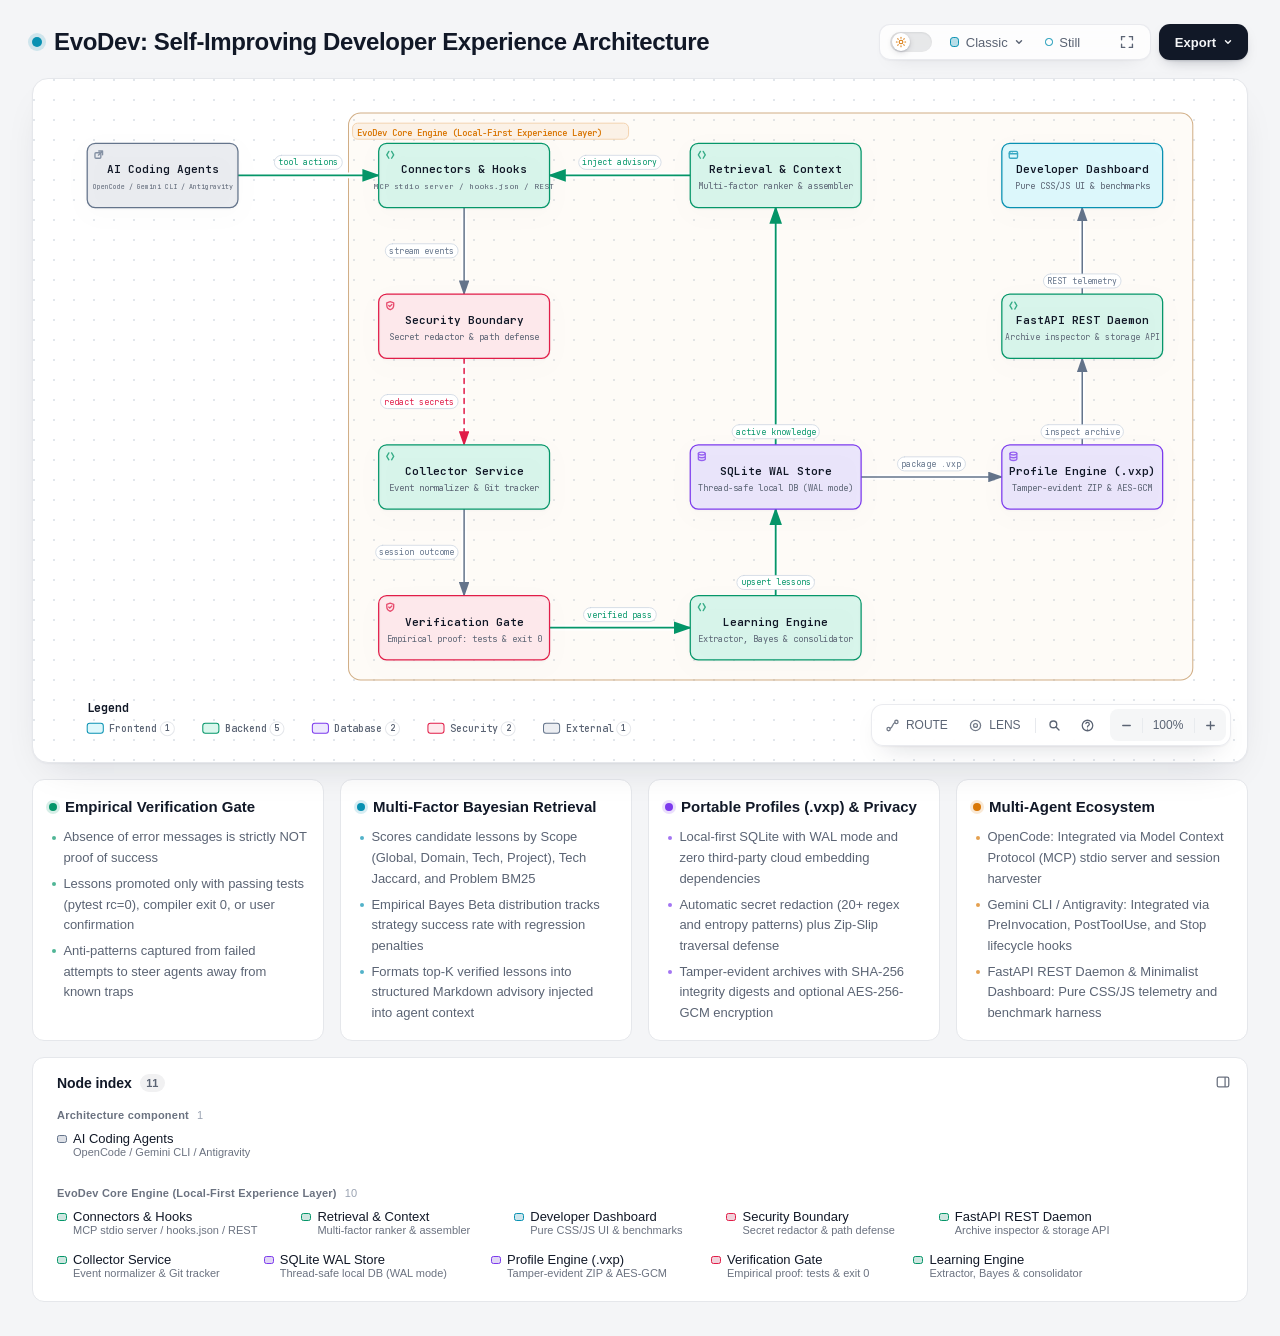
==== .archify/architecture-evodev-system-20261023-192800/evodev-system.html @ 8b405ef1 "docs: add evodev-system architecture visualization HTML" ====
<!DOCTYPE html>
<html lang="en" data-theme="dark" data-preset="classic">
<head>
  <meta charset="UTF-8">
  <meta name="viewport" content="width=device-width, initial-scale=1.0">
  <meta name="generator" content="archify 3.2.0">
  <meta name="archify-reader-contract" content="declared-wide-v1">
  <title>EvoDev: Self-Improving Developer Experience Architecture Diagram</title>
  <script>
    // Resolve the theme before first paint so light-preference users don't
    // see a dark flash. The toolbar script below re-applies with UI state.
    (function () {
      try {
        var theme = null;
        try {
          var param = new URLSearchParams(window.location.search).get('theme');
          if (param === 'light' || param === 'dark') theme = param;
          if (new URLSearchParams(window.location.search).get('embed') === '1') {
            document.documentElement.setAttribute('data-embed', 'true');
          }
          if (new URLSearchParams(window.location.search).get('present') === '1') {
            document.documentElement.setAttribute('data-present', 'true');
          }
        } catch (_) {}
        if (!theme) {
          try { theme = localStorage.getItem('archify-theme'); } catch (_) {}
        }
        if (theme !== 'light' && theme !== 'dark') {
          theme = window.matchMedia('(prefers-color-scheme: light)').matches ? 'light' : 'dark';
        }
        document.documentElement.setAttribute('data-theme', theme);
      } catch (_) {}
    })();
  </script>
  <style id="archify-fonts">
/*
JetBrains Mono variable WOFF2 subsets from Google Fonts service revision v24.
These fixed bytes are shared by the viewer and its SVG/raster exports.
No local() source: an installed copy must not override the bundled font.
Uncovered characters (including CJK) still use the system fallback stack.
Upstream: https://github.com/JetBrains/JetBrainsMono

cyrillic-ext    1664 bytes  sha256 9343de2ca5d9549f792e7962375af8efb0f320c7643bfd36c884b5a30e5c396f
cyrillic        8892 bytes  sha256 4995a9a43ac659ec32fcd8b463755cd6a07b31a6e6b3894a6a153b661cf490e2
greek           6800 bytes  sha256 49c3da6c9a2b279b0f1f860f5cfb1f5dc38d88a5c7be9c9b1837bbc4e3db6111
vietnamese      5872 bytes  sha256 d44eb1936043a56038eb02dd70b243f379bef65783f94ec12f277550720411f1
latin-ext      11596 bytes  sha256 9c38cb2d0d2d93c1ee6e21fa78db76f13ea7e15e15cc64214c7ca89b6aaa35c4
latin          31340 bytes  sha256 2c32b9b3ee358c119e210f6f5195f9bd34894d78a785ff2e95d60e718e400af4

Copyright 2020 The JetBrains Mono Project Authors (https://github.com/JetBrains/JetBrainsMono)

This Font Software is licensed under the SIL Open Font License, Version 1.1.
This license is copied below, and is also available with a FAQ at:
https://openfontlicense.org


-----------------------------------------------------------
SIL OPEN FONT LICENSE Version 1.1 - 26 February 2007
-----------------------------------------------------------

PREAMBLE
The goals of the Open Font License (OFL) are to stimulate worldwide
development of collaborative font projects, to support the font creation
efforts of academic and linguistic communities, and to provide a free and
open framework in which fonts may be shared and improved in partnership
with others.

The OFL allows the licensed fonts to be used, studied, modified and
redistributed freely as long as they are not sold by themselves. The
fonts, including any derivative works, can be bundled, embedded,
redistributed and/or sold with any software provided that any reserved
names are not used by derivative works. The fonts and derivatives,
however, cannot be released under any other type of license. The
requirement for fonts to remain under this license does not apply
to any document created using the fonts or their derivatives.

DEFINITIONS
"Font Software" refers to the set of files released by the Copyright
Holder(s) under this license and clearly marked as such. This may
include source files, build scripts and documentation.

"Reserved Font Name" refers to any names specified as such after the
copyright statement(s).

"Original Version" refers to the collection of Font Software components as
distributed by the Copyright Holder(s).

"Modified Version" refers to any derivative made by adding to, deleting,
or substituting -- in part or in whole -- any of the components of the
Original Version, by changing formats or by porting the Font Software to a
new environment.

"Author" refers to any designer, engineer, programmer, technical
writer or other person who contributed to the Font Software.

PERMISSION & CONDITIONS
Permission is hereby granted, free of charge, to any person obtaining
a copy of the Font Software, to use, study, copy, merge, embed, modify,
redistribute, and sell modified and unmodified copies of the Font
Software, subject to the following conditions:

1) Neither the Font Software nor any of its individual components,
in Original or Modified Versions, may be sold by itself.

2) Original or Modified Versions of the Font Software may be bundled,
redistributed and/or sold with any software, provided that each copy
contains the above copyright notice and this license. These can be
included either as stand-alone text files, human-readable headers or
in the appropriate machine-readable metadata fields within text or
binary files as long as those fields can be easily viewed by the user.

3) No Modified Version of the Font Software may use the Reserved Font
Name(s) unless explicit written permission is granted by the corresponding
Copyright Holder. This restriction only applies to the primary font name as
presented to the users.

4) The name(s) of the Copyright Holder(s) or the Author(s) of the Font
Software shall not be used to promote, endorse or advertise any
Modified Version, except to acknowledge the contribution(s) of the
Copyright Holder(s) and the Author(s) or with their explicit written
permission.

5) The Font Software, modified or unmodified, in part or in whole,
must be distributed entirely under this license, and must not be
distributed under any other license. The requirement for fonts to
remain under this license does not apply to any document created
using the Font Software.

TERMINATION
This license becomes null and void if any of the above conditions are
not met.

DISCLAIMER
THE FONT SOFTWARE IS PROVIDED "AS IS", WITHOUT WARRANTY OF ANY KIND,
EXPRESS OR IMPLIED, INCLUDING BUT NOT LIMITED TO ANY WARRANTIES OF
MERCHANTABILITY, FITNESS FOR A PARTICULAR PURPOSE AND NONINFRINGEMENT
OF COPYRIGHT, PATENT, TRADEMARK, OR OTHER RIGHT. IN NO EVENT SHALL THE
COPYRIGHT HOLDER BE LIABLE FOR ANY CLAIM, DAMAGES OR OTHER LIABILITY,
INCLUDING ANY GENERAL, SPECIAL, INDIRECT, INCIDENTAL, OR CONSEQUENTIAL
DAMAGES, WHETHER IN AN ACTION OF CONTRACT, TORT OR OTHERWISE, ARISING
FROM, OUT OF THE USE OR INABILITY TO USE THE FONT SOFTWARE OR FROM
OTHER DEALINGS IN THE FONT SOFTWARE.
*/
    /* cyrillic-ext */
    @font-face { font-family: 'JetBrains Mono'; font-style: normal; font-weight: 400 800; font-display: swap;
      src: url([data-uri]) format('woff2');
      unicode-range: U+0460-052F, U+1C80-1C8A, U+20B4, U+2DE0-2DFF, U+A640-A69F, U+FE2E-FE2F; }
    /* cyrillic */
    @font-face { font-family: 'JetBrains Mono'; font-style: normal; font-weight: 400 800; font-display: swap;
      src: url([data-uri]) format('woff2');
      unicode-range: U+0301, U+0400-045F, U+0490-0491, U+04B0-04B1, U+2116; }
    /* greek */
    @font-face { font-family: 'JetBrains Mono'; font-style: normal; font-weight: 400 800; font-display: swap;
      src: url([data-uri]) format('woff2');
      unicode-range: U+0370-0377, U+037A-037F, U+0384-038A, U+038C, U+038E-03A1, U+03A3-03FF; }
    /* vietnamese */
    @font-face { font-family: 'JetBrains Mono'; font-style: normal; font-weight: 400 800; font-display: swap;
      src: url([data-uri]) format('woff2');
      unicode-range: U+0102-0103, U+0110-0111, U+0128-0129, U+0168-0169, U+01A0-01A1, U+01AF-01B0, U+0300-0301, U+0303-0304, U+0308-0309, U+0323, U+0329, U+1EA0-1EF9, U+20AB; }
    /* latin-ext */
    @font-face { font-family: 'JetBrains Mono'; font-style: normal; font-weight: 400 800; font-display: swap;
      src: url([data-uri]) format('woff2');
      unicode-range: U+0100-02BA, U+02BD-02C5, U+02C7-02CC, U+02CE-02D7, U+02DD-02FF, U+0304, U+0308, U+0329, U+1D00-1DBF, U+1E00-1E9F, U+1EF2-1EFF, U+2020, U+20A0-20AB, U+20AD-20C0, U+2113, U+2C60-2C7F, U+A720-A7FF; }
    /* latin */
    @font-face { font-family: 'JetBrains Mono'; font-style: normal; font-weight: 400 800; font-display: swap;
      src: url([data-uri]) format('woff2');
      unicode-range: U+0000-00FF, U+0131, U+0152-0153, U+02BB-02BC, U+02C6, U+02DA, U+02DC, U+0304, U+0308, U+0329, U+2000-206F, U+20AC, U+2122, U+2191, U+2193, U+2212, U+2215, U+FEFF, U+FFFD; }
  </style>
  <style>
    /* ==========================================================
       THEME VARIABLES — switch by toggling [data-theme] on <html>
       ========================================================== */
    :root,
    [data-theme="dark"] {
      --bg: #020617;
      --grid: #1e293b;
      --canvas-dot: rgba(148, 163, 184, 0.16);
      --text: #ffffff;
      --text-muted: #94a3b8;
      --text-dim: #475569;
      /* UI chrome and menu hints need more contrast than SVG .t-dim accents */
      --text-faint: #7d8da1;

      --panel: rgba(15, 23, 42, 0.5);
      --panel-border: #1e293b;
      --lane-fill: rgba(15, 23, 42, 0.22);
      --lane-stroke: #334155;

      --arrow: #94a3b8;
      --arrow-emphasis: #34d399;

      /* Opaque mask color used behind semi-transparent component fills
         so the arrows drawn underneath are properly hidden. */
      --mask: #0f172a;

      --frontend-fill:    rgba(8, 51, 68, 0.4);
      --frontend-stroke:  #22d3ee;
      --backend-fill:     rgba(6, 78, 59, 0.4);
      --backend-stroke:   #34d399;
      --database-fill:    rgba(76, 29, 149, 0.4);
      --database-stroke:  #a78bfa;
      --cloud-fill:       rgba(120, 53, 15, 0.3);
      --cloud-stroke:     #fbbf24;
      --security-fill:    rgba(136, 19, 55, 0.4);
      --security-stroke:  #fb7185;
      --messagebus-fill:  rgba(251, 146, 60, 0.3);
      --messagebus-stroke:#fb923c;
      --external-fill:    rgba(30, 41, 59, 0.5);
      --external-stroke:  #94a3b8;

      --toolbar-bg:       rgba(15, 23, 42, 0.8);
      --toolbar-border:   #334155;
      --toolbar-text:     #e2e8f0;
      --toolbar-hover:    rgba(15, 23, 42, 0.95);
      --toolbar-menu-bg:  #0f172a;
    }

    [data-theme="light"] {
      --bg: #f4f5f7;
      --grid: #e9edf2;
      --canvas-dot: #e2e7ec;
      --text: #111827;
      --text-muted: #5b6474;
      --text-dim: #9aa3b2;
      --text-faint: #6b7280;

      --panel: #ffffff;
      --panel-border: #e5e7eb;
      --lane-fill: rgba(248, 250, 252, 0.65);
      --lane-stroke: #cbd5e1;

      --arrow: #64748b;
      --arrow-emphasis: #059669;

      --mask: #ffffff;

      --frontend-fill: rgba(34, 211, 238, 0.15);
      --frontend-stroke: #0891b2;
      --backend-fill: rgba(52, 211, 153, 0.18);
      --backend-stroke: #059669;
      --database-fill: rgba(167, 139, 250, 0.2);
      --database-stroke: #7c3aed;
      --cloud-fill: rgba(251, 191, 36, 0.18);
      --cloud-stroke: #d97706;
      --security-fill: rgba(251, 113, 133, 0.15);
      --security-stroke: #e11d48;
      --messagebus-fill: rgba(251, 146, 60, 0.15);
      --messagebus-stroke: #ea580c;
      --external-fill: rgba(148, 163, 184, 0.18);
      --external-stroke: #64748b;

      --toolbar-bg:       rgba(255, 255, 255, 0.92);
      --toolbar-border:   #cbd5e1;
      --toolbar-text:     #334155;
      --toolbar-hover:    #ffffff;
      --toolbar-menu-bg:  #ffffff;
    }

    /* ==========================================================
       SIGNAL FLOW — an opt-in, motion-forward visual preset.
       The variables also target a standalone exported SVG, whose
       root carries data-preset and data-theme directly.
       ========================================================== */
    [data-preset="signal-flow"][data-theme="dark"] {
      --bg: #030711;
      --grid: #15233a;
      --panel: rgba(6, 14, 28, 0.78);
      --panel-border: #1d3350;
      --lane-fill: rgba(9, 22, 40, 0.5);
      --lane-stroke: #2c4564;
      --text: #f5fbff;
      --text-muted: #9eb0c7;
      --text-dim: #52667f;
      --text-faint: #7890ad;
      --mask: #07101e;
      --frontend-fill: rgba(6, 182, 212, 0.14);
      --frontend-stroke: #67e8f9;
      --backend-fill: rgba(16, 185, 129, 0.14);
      --backend-stroke: #5eead4;
      --database-fill: rgba(139, 92, 246, 0.16);
      --database-stroke: #c4b5fd;
      --cloud-fill: rgba(245, 158, 11, 0.13);
      --cloud-stroke: #fcd34d;
      --security-fill: rgba(244, 63, 94, 0.13);
      --security-stroke: #fda4af;
      --messagebus-fill: rgba(249, 115, 22, 0.13);
      --messagebus-stroke: #fdba74;
      --external-fill: rgba(71, 85, 105, 0.24);
      --external-stroke: #a5b4c7;
      --arrow: #7890ad;
      --arrow-emphasis: #2dd4bf;
      --toolbar-bg: rgba(7, 16, 30, 0.86);
      --toolbar-border: #29415f;
      --toolbar-menu-bg: #07101e;
    }

    [data-preset="signal-flow"][data-theme="light"] {
      --bg: #f4f9fc;
      --grid: #d4e5ee;
      --panel: rgba(255, 255, 255, 0.82);
      --panel-border: #bfd5e2;
      --lane-fill: rgba(232, 243, 248, 0.62);
      --lane-stroke: #a9c5d5;
      --text: #102638;
      --text-muted: #587287;
      --text-dim: #8aa2b4;
      --text-faint: #668397;
      --mask: #ffffff;
      --frontend-fill: rgba(6, 182, 212, 0.09);
      --frontend-stroke: #0789a1;
      --backend-fill: rgba(5, 150, 105, 0.09);
      --backend-stroke: #087f69;
      --database-fill: rgba(124, 58, 237, 0.09);
      --database-stroke: #7254c7;
      --cloud-fill: rgba(217, 119, 6, 0.08);
      --cloud-stroke: #b9670b;
      --security-fill: rgba(225, 29, 72, 0.08);
      --security-stroke: #c53a59;
      --messagebus-fill: rgba(234, 88, 12, 0.08);
      --messagebus-stroke: #c65f27;
      --external-fill: rgba(100, 116, 139, 0.1);
      --external-stroke: #607a8c;
      --arrow: #7b97aa;
      --arrow-emphasis: #0d9488;
    }

    /* ==========================================================
       BLUEPRINT — a review-first drafting preset for deployment,
       infrastructure, and technical design documentation. It keeps
       the same semantic palette and geometry while trading glow for
       precise grid contrast, squared materials, and drafting marks.
       ========================================================== */
    [data-preset="blueprint"][data-theme="dark"] {
      --bg: #06131f;
      --grid: #17425a;
      --panel: rgba(7, 27, 43, 0.9);
      --panel-border: #27627f;
      --lane-fill: rgba(10, 43, 66, 0.36);
      --lane-stroke: #34799a;
      --text: #e3f6ff;
      --text-muted: #91b8ca;
      --text-dim: #557e92;
      --text-faint: #739caf;
      --mask: #0a2031;
      --frontend-fill: rgba(26, 157, 193, 0.14);
      --frontend-stroke: #66d9ef;
      --backend-fill: rgba(31, 155, 124, 0.13);
      --backend-stroke: #69dfbd;
      --database-fill: rgba(120, 105, 196, 0.14);
      --database-stroke: #b4a8ff;
      --cloud-fill: rgba(197, 145, 43, 0.13);
      --cloud-stroke: #ffd166;
      --security-fill: rgba(199, 76, 104, 0.13);
      --security-stroke: #ff8da1;
      --messagebus-fill: rgba(207, 112, 49, 0.13);
      --messagebus-stroke: #ffad66;
      --external-fill: rgba(84, 119, 139, 0.18);
      --external-stroke: #a7cad9;
      --arrow: #78a3b7;
      --arrow-emphasis: #64dfc1;
      --toolbar-bg: rgba(7, 28, 45, 0.92);
      --toolbar-border: #34799a;
      --toolbar-text: #d8f3ff;
      --toolbar-hover: rgba(18, 58, 83, 0.95);
      --toolbar-menu-bg: #0a2031;
    }

    [data-preset="blueprint"][data-theme="light"] {
      --bg: #edf7fa;
      --grid: #b5d5e1;
      --panel: rgba(249, 253, 255, 0.94);
      --panel-border: #78aabd;
      --lane-fill: rgba(210, 232, 240, 0.42);
      --lane-stroke: #83b2c4;
      --text: #123344;
      --text-muted: #4e7486;
      --text-dim: #86a6b4;
      --text-faint: #668c9d;
      --mask: #f9fdff;
      --frontend-fill: rgba(8, 145, 178, 0.08);
      --frontend-stroke: #087f9c;
      --backend-fill: rgba(5, 128, 101, 0.08);
      --backend-stroke: #08755f;
      --database-fill: rgba(100, 75, 180, 0.08);
      --database-stroke: #6757a8;
      --cloud-fill: rgba(181, 120, 15, 0.08);
      --cloud-stroke: #a86609;
      --security-fill: rgba(190, 48, 80, 0.07);
      --security-stroke: #b32f50;
      --messagebus-fill: rgba(196, 81, 22, 0.07);
      --messagebus-stroke: #b65120;
      --external-fill: rgba(79, 112, 128, 0.08);
      --external-stroke: #506f7e;
      --arrow: #6d93a5;
      --arrow-emphasis: #087f69;
      --toolbar-bg: rgba(247, 252, 254, 0.94);
      --toolbar-border: #8ab5c5;
      --toolbar-text: #294f61;
      --toolbar-hover: #ffffff;
      --toolbar-menu-bg: #f9fdff;
    }

    /* ==========================================================
       EDITORIAL — a warm, publication-minded preset for design
       reviews, launch notes, and documentation. The diagram keeps
       the same semantic palette and exact geometry, but trades
       software chrome for paper, ink, ruled structure, and one
       restrained vermilion accent.
       ========================================================== */
    [data-preset="editorial"][data-theme="dark"] {
      --bg: #181611;
      --grid: #39342a;
      --panel: rgba(35, 31, 24, 0.96);
      --panel-border: #625a4a;
      --lane-fill: rgba(52, 46, 35, 0.46);
      --lane-stroke: #726957;
      --text: #f4eddf;
      --text-muted: #b9ae9b;
      --text-dim: #776e60;
      --text-faint: #9d917e;
      --mask: #231f18;
      --frontend-fill: rgba(43, 133, 142, 0.16);
      --frontend-stroke: #7fc6c7;
      --backend-fill: rgba(63, 132, 92, 0.16);
      --backend-stroke: #8fc29e;
      --database-fill: rgba(117, 91, 141, 0.17);
      --database-stroke: #c0a4d0;
      --cloud-fill: rgba(170, 119, 49, 0.16);
      --cloud-stroke: #d8ad68;
      --security-fill: rgba(157, 69, 65, 0.17);
      --security-stroke: #df9085;
      --messagebus-fill: rgba(174, 79, 42, 0.16);
      --messagebus-stroke: #df946f;
      --external-fill: rgba(126, 115, 96, 0.18);
      --external-stroke: #b8ad99;
      --arrow: #948978;
      --arrow-emphasis: #dd6b3d;
      --toolbar-bg: rgba(35, 31, 24, 0.92);
      --toolbar-border: #625a4a;
      --toolbar-text: #eee5d5;
      --toolbar-hover: #302a20;
      --toolbar-menu-bg: #231f18;
    }

    [data-preset="editorial"][data-theme="light"] {
      --bg: #f2eee5;
      --grid: #d8d0c2;
      --panel: rgba(251, 248, 241, 0.97);
      --panel-border: #c4b9a6;
      --lane-fill: rgba(229, 221, 207, 0.42);
      --lane-stroke: #b8aa94;
      --text: #242018;
      --text-muted: #6f6658;
      --text-dim: #a09788;
      --text-faint: #817767;
      --mask: #fbf8f1;
      --frontend-fill: rgba(31, 117, 126, 0.09);
      --frontend-stroke: #287e84;
      --backend-fill: rgba(42, 119, 75, 0.09);
      --backend-stroke: #397b53;
      --database-fill: rgba(105, 75, 130, 0.09);
      --database-stroke: #765d86;
      --cloud-fill: rgba(157, 103, 31, 0.1);
      --cloud-stroke: #9a671f;
      --security-fill: rgba(153, 58, 52, 0.09);
      --security-stroke: #9e463f;
      --messagebus-fill: rgba(182, 70, 27, 0.09);
      --messagebus-stroke: #ad4b25;
      --external-fill: rgba(101, 91, 75, 0.09);
      --external-stroke: #746b5e;
      --arrow: #8a806f;
      --arrow-emphasis: #bb4c23;
      --toolbar-bg: rgba(251, 248, 241, 0.94);
      --toolbar-border: #c4b9a6;
      --toolbar-text: #40392f;
      --toolbar-hover: #fffdf8;
      --toolbar-menu-bg: #fbf8f1;
    }

    * { margin: 0; padding: 0; box-sizing: border-box; }

    body {
      --archify-page-top: 2rem;
      font-family: -apple-system, BlinkMacSystemFont, 'Segoe UI', 'PingFang SC', 'Hiragino Sans GB', 'Microsoft YaHei', 'Noto Sans CJK SC', 'Noto Sans', Roboto, 'Helvetica Neue', Arial, sans-serif;
      -webkit-font-smoothing: antialiased;
      background: var(--bg);
      min-height: 100vh;
      padding: var(--archify-page-top) 2rem 2rem;
      color: var(--text);
      /* Theme surfaces change together; animating the page background leaves it
         visibly out of sync with the SVG and panel for the first 200ms. */
    }

    html[data-preset="signal-flow"] body {
      background-image:
        radial-gradient(circle at 18% -8%, rgba(34, 211, 238, 0.14), transparent 34rem),
        radial-gradient(circle at 92% 18%, rgba(139, 92, 246, 0.12), transparent 30rem);
      background-attachment: fixed;
    }
    html[data-preset="signal-flow"][data-theme="light"] body {
      background-image:
        radial-gradient(circle at 18% -8%, rgba(6, 182, 212, 0.12), transparent 34rem),
        radial-gradient(circle at 92% 18%, rgba(139, 92, 246, 0.08), transparent 30rem);
    }
    html[data-preset="blueprint"] body {
      background-image:
        linear-gradient(var(--grid) 1px, transparent 1px),
        linear-gradient(90deg, var(--grid) 1px, transparent 1px);
      background-size: 32px 32px;
      background-position: -1px -1px;
      background-attachment: fixed;
    }
    html[data-preset="editorial"] body {
      background-image:
        linear-gradient(90deg, transparent 0, transparent 5.4rem, color-mix(in srgb, var(--security-stroke) 18%, transparent) 5.4rem, color-mix(in srgb, var(--security-stroke) 18%, transparent) calc(5.4rem + 1px), transparent calc(5.4rem + 1px)),
        repeating-linear-gradient(0deg, transparent 0, transparent 31px, color-mix(in srgb, var(--grid) 36%, transparent) 31px, color-mix(in srgb, var(--grid) 36%, transparent) 32px);
      background-attachment: fixed;
    }

    /* Gallery/embed mode keeps the generated artifact as the source of truth
       while presenting only its diagram surface inside a proof card. */
    html[data-embed="true"] body {
      min-height: 0;
      padding: 0;
      overflow: hidden;
      background: var(--bg);
      background-image: none;
    }
    html[data-embed="true"] .toolbar,
    html[data-embed="true"] .header,
    html[data-embed="true"] .cards,
    html[data-embed="true"] .diagram-nav,
    html[data-embed="true"] .overview-map,
    html[data-embed="true"] .focus-chip,
    html[data-embed="true"] .route-probe,
    html[data-embed="true"] .semantic-lens,
    html[data-embed="true"] .diagram-guide,
    html[data-embed="true"] .node-finder,
    html[data-embed="true"] .node-outline { display: none !important; }
    html[data-embed="true"] .container { max-width: none; }
    html[data-embed="true"] .diagram-container {
      padding: 0.5rem;
      border: 0;
      border-radius: 0;
      box-shadow: none;
    }
    html[data-embed="true"] .diagram-container svg { min-width: 0; }

    /* Presentation Stage is a viewer-only layer: it gives the live diagram
       the viewport while keeping guided views, theme, focus, and exports real.
       Embed mode wins when both query parameters are present. */
    html[data-present="true"]:not([data-embed="true"]) body {
      --archify-page-top: 1rem;
      height: 100dvh;
      min-height: 0;
      padding: 1rem;
      overflow: hidden;
    }
    html[data-present="true"]:not([data-embed="true"]) .container {
      display: flex;
      flex-direction: column;
      gap: 0.75rem;
      width: 100%;
      max-width: none;
      height: calc(100dvh - 2rem);
    }
    html[data-present="true"]:not([data-embed="true"]) .header {
      flex: none;
      min-width: 0;
      margin: 0;
      padding-right: 23rem;
    }
    html[data-present="true"]:not([data-embed="true"]) .header-row { margin-bottom: 0.25rem; }
    html[data-present="true"]:not([data-embed="true"]) .subtitle {
      overflow: hidden;
      text-overflow: ellipsis;
      white-space: nowrap;
    }

    html[data-present="true"]:not([data-embed="true"]) .diagram-container {
      display: flex;
      flex: 1 1 auto;
      align-items: center;
      justify-content: center;
      min-height: 0;
      padding: 0.75rem;
      padding-bottom: calc(0.75rem + var(--archify-nav-reserve));
    }
    html[data-present="true"]:not([data-embed="true"]) .diagram-container > svg {
      flex: 1 1 auto;
      height: 100%;
      min-height: 0;
      width: 100%;
      min-width: 0;
    }
    html[data-present="true"]:not([data-embed="true"]) .cards { display: none; }
    html[data-present="true"]:not([data-embed="true"]) #btn-present {
      border-color: var(--frontend-stroke);
      color: var(--frontend-stroke);
    }

    /* The reader owns only the outer scale. Compact automatic sequences fit at
       their authored text size or larger. Long sequences and waterfall rows
       favor reading width and page scroll; other diagrams keep height fitting.
       Small automatic canvases retain a modest scale inside a usable shell.
       Every strategy preserves the authored SVG/viewBox and semantic geometry. */
    .container {
      width: 100%;
      max-width: var(--archify-reader-width, 1440px);
      margin: 0 auto;
    }
    html[data-reader-area="true"] .diagram-container {
      min-height: var(--archify-diagram-min-height);
      display: flex;
      align-items: center;
    }
    html[data-reader-area="true"] .diagram-container > svg { flex-shrink: 0; }
    /* The original SVG legend can use the outer corner while the capped or fitted
       diagram stays centered. The container still clips all outer paint. */
    .diagram-container:has([data-reader-legend-corner]) > svg { overflow: visible; }
    .diagram-container [data-reader-legend-corner] {
      transform-origin: 0 0;
      transform-box: view-box;
      transform: var(--archify-reader-legend-transform);
    }
    html[data-reader-narrow="true"]:not([data-present="true"]) .diagram-container > svg {
      min-width: 0;
      max-width: var(--archify-diagram-max-width);
      margin-inline: auto;
    }
    @media (min-width: 768px) and (max-height: 920px) {
      .header { margin-bottom: 1rem; }
      .diagram-container { padding: 1rem; }
      .cards { margin-top: 1rem; }
      .card { padding: 1rem; }
    }

    .header { margin-bottom: 1.5rem; padding-right: 29.5rem; }

    html[data-preset="signal-flow"] .header,
    html[data-preset="blueprint"] .header,
    html[data-preset="editorial"] .header { padding-right: 29.5rem; }

    .header-row {
      display: flex;
      align-items: center;
      gap: 0.75rem;
      min-height: 2.75rem;
      margin-bottom: 0.25rem;
    }

    .pulse-dot {
      flex: none;
      width: 10px;
      height: 10px;
      background: var(--frontend-stroke);
      border-radius: 50%;
      box-shadow: 0 0 0 4px color-mix(in srgb, var(--frontend-stroke) 16%, transparent);
      animation: none;
    }

    html[data-motion-capable="true"] .pulse-dot { animation: pulse 2s infinite; }

    @keyframes pulse {
      0%, 100% { opacity: 1; }
      50% { opacity: 0.5; }
    }

    h1 {
      font-size: 1.5rem;
      font-weight: 650;
      line-height: 1.25;
      letter-spacing: -0.015em;
    }

    .subtitle {
      color: var(--text-muted);
      font-size: 0.875rem;
      line-height: 1.55;
      margin-left: 1.375rem;
    }

    html[data-preset="signal-flow"] .header-row::after {
      content: attr(data-preset-badge-signal-flow);
      flex: none;
      margin-left: 0.25rem;
      color: var(--frontend-stroke);
      border: 1px solid var(--frontend-stroke);
      border-radius: 999px;
      padding: 0.28rem 0.6rem;
      font-size: 0.625rem;
      letter-spacing: 0.12em;
      opacity: 0.82;
      box-shadow: 0 0 20px rgba(34, 211, 238, 0.12);
      white-space: nowrap;
    }

    html[data-preset="blueprint"] .pulse-dot {
      width: 10px;
      height: 10px;
      border: 1px solid var(--frontend-stroke);
      border-radius: 1px;
      background: transparent;
      box-shadow: inset 0 0 0 2px var(--bg);
      transform: rotate(45deg);
      animation: none;
    }
    html[data-preset="blueprint"] .header-row::after {
      content: attr(data-preset-badge-blueprint);
      flex: none;
      margin-left: 0.25rem;
      padding: 0.28rem 0.55rem;
      border-top: 1px solid var(--frontend-stroke);
      border-bottom: 1px solid var(--frontend-stroke);
      color: var(--frontend-stroke);
      font-size: 0.5625rem;
      font-weight: 700;
      letter-spacing: 0.14em;
      white-space: nowrap;
    }

    html[data-preset="editorial"] h1,
    html[data-preset="editorial"] .card h3 {
      font-family: Georgia, 'Times New Roman', 'Songti SC', STSong, serif;
      letter-spacing: -0.02em;
    }
    html[data-preset="editorial"] h1 { font-size: 1.72rem; font-weight: 600; }
    html[data-preset="editorial"] .pulse-dot {
      width: 9px;
      height: 9px;
      border: 1px solid var(--arrow-emphasis);
      border-radius: 0;
      background: var(--arrow-emphasis);
      box-shadow: 0 0 0 3px color-mix(in srgb, var(--arrow-emphasis) 14%, transparent);
      transform: rotate(45deg);
      animation: none;
    }
    html[data-preset="editorial"] .header-row::after {
      content: attr(data-preset-badge-editorial);
      flex: none;
      margin-left: 0.25rem;
      padding: 0.32rem 0 0.24rem;
      border-bottom: 2px solid var(--arrow-emphasis);
      color: var(--arrow-emphasis);
      font-family: Georgia, 'Times New Roman', serif;
      font-size: 0.625rem;
      font-style: italic;
      font-weight: 600;
      letter-spacing: 0.08em;
      white-space: nowrap;
    }

    .diagram-container {
      --archify-nav-reserve: 0px;
      background: var(--panel);
      border-radius: 1rem;
      border: 1px solid var(--panel-border);
      box-shadow: 0 1px 2px rgba(15, 23, 42, 0.04), 0 16px 40px -20px rgba(15, 23, 42, 0.18);
      padding: 1.5rem;
      padding-bottom: calc(1.5rem + var(--archify-nav-reserve));
      overflow: hidden;
      position: relative;
    }

    html[data-preset="signal-flow"] .diagram-container {
      position: relative;
      overflow: hidden;
      background: linear-gradient(180deg, rgba(8, 20, 38, 0.82), rgba(3, 8, 18, 0.94));
      box-shadow: inset 0 1px 0 rgba(255, 255, 255, 0.04), 0 28px 80px rgba(0, 0, 0, 0.34);
    }
    html[data-preset="signal-flow"][data-theme="light"] .diagram-container {
      background: linear-gradient(180deg, rgba(255, 255, 255, 0.9), rgba(237, 246, 250, 0.94));
      box-shadow: inset 0 1px 0 rgba(255, 255, 255, 0.72), 0 24px 60px rgba(45, 78, 99, 0.12);
    }
    html[data-preset="blueprint"] .diagram-container {
      border-color: var(--panel-border);
      border-radius: 0.35rem;
      background: var(--panel);
      box-shadow:
        inset 0 0 0 1px color-mix(in srgb, var(--panel-border) 34%, transparent),
        0 18px 48px rgba(0, 0, 0, 0.16);
    }
    html[data-preset="blueprint"] .diagram-container::after {
      content: "";
      position: absolute;
      z-index: 10;
      inset: 0.7rem;
      pointer-events: none;
      background:
        linear-gradient(var(--frontend-stroke), var(--frontend-stroke)) left top / 1.35rem 1px no-repeat,
        linear-gradient(var(--frontend-stroke), var(--frontend-stroke)) left top / 1px 1.35rem no-repeat,
        linear-gradient(var(--frontend-stroke), var(--frontend-stroke)) right top / 1.35rem 1px no-repeat,
        linear-gradient(var(--frontend-stroke), var(--frontend-stroke)) right top / 1px 1.35rem no-repeat,
        linear-gradient(var(--frontend-stroke), var(--frontend-stroke)) left bottom / 1.35rem 1px no-repeat,
        linear-gradient(var(--frontend-stroke), var(--frontend-stroke)) left bottom / 1px 1.35rem no-repeat,
        linear-gradient(var(--frontend-stroke), var(--frontend-stroke)) right bottom / 1.35rem 1px no-repeat,
        linear-gradient(var(--frontend-stroke), var(--frontend-stroke)) right bottom / 1px 1.35rem no-repeat;
      opacity: 0.58;
    }
    html[data-preset="editorial"] .diagram-container {
      overflow: hidden;
      border-color: var(--panel-border);
      border-radius: 0.38rem;
      background:
        linear-gradient(90deg, color-mix(in srgb, var(--security-fill) 58%, transparent), transparent 12%),
        var(--panel);
      box-shadow:
        0 1px 0 color-mix(in srgb, var(--text) 6%, transparent),
        0 18px 48px color-mix(in srgb, #000 19%, transparent);
    }
    html[data-preset="editorial"] .diagram-container::after {
      position: absolute;
      z-index: 10;
      top: 0.72rem;
      right: 1.25rem;
      padding: 0.2rem 0.52rem;
      border: 1px solid var(--panel-border);
      background: var(--panel);
      color: var(--arrow-emphasis);
      content: attr(data-preset-badge-editorial-plate);
      font-family: Georgia, 'Times New Roman', serif;
      font-size: 0.52rem;
      font-style: italic;
      font-weight: 600;
      letter-spacing: 0.09em;
      pointer-events: none;
    }
    html[data-embed="true"][data-preset="editorial"] .diagram-container::after { display: none; }
    html[data-motion-capable="true"][data-preset="signal-flow"][data-ambient-entry="running"] .diagram-container::before {
      content: "";
      position: absolute;
      inset: 0;
      pointer-events: none;
      background: linear-gradient(115deg, transparent 28%, rgba(103, 232, 249, 0.035) 48%, transparent 68%);
      transform: translateX(-70%);
      animation: archify-signal-scan 4.8s ease-in-out 1 both;
    }

    /* Motion Governor gives the reader a real static state and gives the
       strongest semantic action the only motion budget. Atmosphere resets to
       its authored base instead of freezing mid-cycle. Static artifacts never
       start a decorative pulse or scan. */
    html:not([data-motion-capable="true"]) svg[data-animation="trace"] [data-animate] {
      animation: none !important;
    }
    html:not([data-motion-capable="true"]) svg[data-animation="trace"] [data-graph-role="automatic-crossover"]:has(> [data-animate="edge"]) > [data-graph-role="automatic-crossover-underlay"] {
      animation: none !important;
    }
    html[data-motion="still"] .pulse-dot,
    html[data-motion="still"] .diagram-container::before,
    html[data-motion="still"] svg[data-animation="trace"] [data-animate],
    html[data-motion-owner] .pulse-dot,
    html[data-motion-owner] .diagram-container::before,
    html[data-motion-owner] svg[data-animation="trace"] [data-animate],
    html[data-embed="true"] .pulse-dot,
    html[data-embed="true"] .diagram-container::before,
    html[data-share-playback="true"] .pulse-dot,
    html[data-share-playback="true"] .diagram-container::before,
    html[data-document-hidden="true"] .pulse-dot,
    html[data-document-hidden="true"] .diagram-container::before,
    html[data-document-hidden="true"] svg[data-animation="trace"] [data-animate],
    html[data-motion="still"] svg[data-animation="trace"] [data-graph-role="automatic-crossover"]:has(> [data-animate="edge"]) > [data-graph-role="automatic-crossover-underlay"],
    html[data-motion-owner] svg[data-animation="trace"] [data-graph-role="automatic-crossover"]:has(> [data-animate="edge"]) > [data-graph-role="automatic-crossover-underlay"],
    html[data-embed="true"] svg[data-animation="trace"] [data-graph-role="automatic-crossover"]:has(> [data-animate="edge"]) > [data-graph-role="automatic-crossover-underlay"],
    html[data-share-playback="true"] svg[data-animation="trace"] [data-graph-role="automatic-crossover"]:has(> [data-animate="edge"]) > [data-graph-role="automatic-crossover-underlay"],
    html[data-document-hidden="true"] svg[data-animation="trace"] [data-graph-role="automatic-crossover"]:has(> [data-animate="edge"]) > [data-graph-role="automatic-crossover-underlay"] {
      animation: none !important;
    }
    html[data-motion="still"] .diagram-container::before,
    html[data-motion-owner] .diagram-container::before,
    html[data-embed="true"] .diagram-container::before,
    html[data-share-playback="true"] .diagram-container::before {
      opacity: 0;
    }
    html[data-motion="still"] .intent-trace-flow,
    html[data-motion="still"] .route-probe-flow,
    html[data-motion="still"] .route-journey-flow,
    html[data-motion="still"] .semantic-lens-flow,
    html[data-motion="still"] .diagram-guide,
    html[data-motion="still"] .overview-map-live,
    html[data-document-hidden="true"] .intent-trace-flow,
    html[data-document-hidden="true"] .route-probe-flow,
    html[data-document-hidden="true"] .route-journey-flow,
    html[data-document-hidden="true"] .semantic-lens-flow,
    html[data-document-hidden="true"] .diagram-guide,
    html[data-document-hidden="true"] .overview-map-live {
      animation: none !important;
    }

    html[data-motion="still"] .intent-trace-flow,
    html[data-motion="still"] .route-probe-flow {
      stroke-dasharray: none;
      stroke-dashoffset: 0;
      opacity: 0.72;
    }
    html[data-motion="still"] .route-journey-overlay,
    html[data-document-hidden="true"] .route-journey-overlay { display: none !important; }
    html[data-motion="still"] .relationship-pulse-overlay { display: none !important; }

    html[data-motion="still"] svg [data-node-id],
    html[data-motion="still"] svg [data-edge-from],
    html[data-motion="still"] svg [data-detail],
    html[data-motion="still"] svg [data-detail-anchor],
    html[data-motion="still"] svg [data-legend-hit],
    html[data-motion="still"] svg {
      transition: none !important;
    }

    svg {
      font-family: 'JetBrains Mono', ui-monospace, SFMono-Regular, Menlo, Consolas, 'DejaVu Sans Mono', 'Liberation Mono', 'Noto Sans Mono CJK SC', 'PingFang SC', 'Hiragino Sans GB', 'Microsoft YaHei', monospace;
      width: 100%;
      min-width: min(900px, 100%);
      display: block;
      transform-origin: 0 0;
      transition: transform 0.18s ease;
    }

    .diagram-container.is-camera-moving svg {
      transition: transform 0.42s cubic-bezier(0.22, 1, 0.36, 1);
    }
    .diagram-container.is-camera-transaction svg { transition: none; }
    .diagram-container.is-pannable { cursor: grab; }
    .diagram-container.is-panning { cursor: grabbing; user-select: none; }
    .diagram-container.is-panning svg { transition: none; }

    .diagram-nav {
      position: absolute;
      right: 1rem;
      bottom: 1rem;
      z-index: 12;
      translate: 0 calc(-1 * var(--archify-dock-lift, 0px));
      display: inline-flex;
      align-items: center;
      max-width: calc(100% - 2rem);
      padding: 0.25rem;
      gap: 0.0625rem;
      overflow-x: auto;
      border: 1px solid color-mix(in srgb, var(--panel-border) 80%, transparent);
      border-radius: 0.75rem;
      background: color-mix(in srgb, var(--panel) 84%, transparent);
      box-shadow: 0 1px 2px rgba(15, 23, 42, 0.05), 0 10px 28px -14px rgba(15, 23, 42, 0.28);
      backdrop-filter: blur(14px) saturate(1.2);
      scrollbar-width: none;
    }
    .diagram-nav::-webkit-scrollbar { display: none; }
    .diagram-nav button,
    .focus-chip button {
      border: 0;
      background: transparent;
      color: var(--toolbar-text);
      font: inherit;
      cursor: pointer;
    }
    .diagram-nav button {
      min-width: 2rem;
      height: 2rem;
      padding: 0 0.4rem;
      border-radius: 0.5rem;
      color: var(--text-muted);
      font-size: 0.75rem;
      font-weight: 500;
      letter-spacing: 0;
      transition: background 0.15s, color 0.15s;
    }
    .diagram-nav button:hover,
    .diagram-nav button:focus-visible {
      color: var(--text);
      background: color-mix(in srgb, var(--text) 6%, transparent);
    }
    .diagram-nav button:hover,
    .diagram-nav button:focus-visible,
    .focus-chip button:hover,
    .focus-chip button:focus-visible { background: var(--toolbar-hover); }
    .diagram-nav button:focus-visible,
    .focus-chip button:focus-visible {
      outline: 2px solid var(--frontend-stroke);
      outline-offset: 1px;
    }
    .diagram-nav button:disabled { opacity: 0.38; cursor: default; }
    /* The Guide stays on the ? shortcut; Map only earns dock space once the
       reader has zoomed past the full diagram (or opened it from the keyboard). */
    .diagram-nav button[hidden] { display: none; }
    .diagram-container:not(.is-pannable) #btn-overview-map:not([data-radar-requested]):not(:focus) { display: none; }
    .diagram-nav button:disabled:hover { background: transparent; }
    .diagram-nav #btn-route-probe,
    .diagram-nav #btn-overview-map,
    .diagram-nav #btn-semantic-lens {
      min-width: auto;
      padding-inline: 0.6rem;
      color: var(--text-muted);
      font-weight: 500;
    }
    .diagram-nav #btn-node-finder,
    .diagram-nav [data-view="out"] {
      position: relative;
      margin-left: 0.375rem;
    }
    .diagram-nav #btn-node-finder::before,
    .diagram-nav [data-view="out"]::before {
      position: absolute;
      top: 0.55rem;
      bottom: 0.55rem;
      left: -0.19rem;
      width: 1px;
      background: color-mix(in srgb, var(--panel-border) 90%, transparent);
      content: "";
      pointer-events: none;
    }
    .diagram-nav-icon {
      display: block;
      width: 0.95rem;
      height: 0.95rem;
      margin: auto;
      background: currentColor;
      -webkit-mask-position: center;
      -webkit-mask-repeat: no-repeat;
      -webkit-mask-size: contain;
      mask-position: center;
      mask-repeat: no-repeat;
      mask-size: contain;
    }
    .diagram-nav-icon.find {
      -webkit-mask-image: url("data:image/svg+xml,%3Csvg xmlns='http://www.w3.org/2000/svg' viewBox='0 0 20 20'%3E%3Ccircle cx='8.5' cy='8.5' r='4.5' fill='none' stroke='black' stroke-width='1.8'/%3E%3Cpath d='m12 12 4 4' fill='none' stroke='black' stroke-width='1.8' stroke-linecap='round'/%3E%3C/svg%3E");
      mask-image: url("data:image/svg+xml,%3Csvg xmlns='http://www.w3.org/2000/svg' viewBox='0 0 20 20'%3E%3Ccircle cx='8.5' cy='8.5' r='4.5' fill='none' stroke='black' stroke-width='1.8'/%3E%3Cpath d='m12 12 4 4' fill='none' stroke='black' stroke-width='1.8' stroke-linecap='round'/%3E%3C/svg%3E");
    }
    .diagram-nav-icon.guide {
      -webkit-mask-image: url("data:image/svg+xml,%3Csvg xmlns='http://www.w3.org/2000/svg' viewBox='0 0 20 20'%3E%3Ccircle cx='10' cy='10' r='7' fill='none' stroke='black' stroke-width='1.7'/%3E%3Cpath d='M7.8 7.3a2.4 2.4 0 014.6.9c0 1.8-2.4 2-2.4 3.7M10 14.9h.01' fill='none' stroke='black' stroke-width='1.7' stroke-linecap='round'/%3E%3C/svg%3E");
      mask-image: url("data:image/svg+xml,%3Csvg xmlns='http://www.w3.org/2000/svg' viewBox='0 0 20 20'%3E%3Ccircle cx='10' cy='10' r='7' fill='none' stroke='black' stroke-width='1.7'/%3E%3Cpath d='M7.8 7.3a2.4 2.4 0 014.6.9c0 1.8-2.4 2-2.4 3.7M10 14.9h.01' fill='none' stroke='black' stroke-width='1.7' stroke-linecap='round'/%3E%3C/svg%3E");
    }
    .diagram-nav-icon.minus {
      -webkit-mask-image: url("data:image/svg+xml,%3Csvg xmlns='http://www.w3.org/2000/svg' viewBox='0 0 20 20'%3E%3Cpath d='M5 10h10' fill='none' stroke='black' stroke-width='1.8' stroke-linecap='round'/%3E%3C/svg%3E");
      mask-image: url("data:image/svg+xml,%3Csvg xmlns='http://www.w3.org/2000/svg' viewBox='0 0 20 20'%3E%3Cpath d='M5 10h10' fill='none' stroke='black' stroke-width='1.8' stroke-linecap='round'/%3E%3C/svg%3E");
    }
    .diagram-nav-icon.plus {
      -webkit-mask-image: url("data:image/svg+xml,%3Csvg xmlns='http://www.w3.org/2000/svg' viewBox='0 0 20 20'%3E%3Cpath d='M10 5v10M5 10h10' fill='none' stroke='black' stroke-width='1.8' stroke-linecap='round'/%3E%3C/svg%3E");
      mask-image: url("data:image/svg+xml,%3Csvg xmlns='http://www.w3.org/2000/svg' viewBox='0 0 20 20'%3E%3Cpath d='M10 5v10M5 10h10' fill='none' stroke='black' stroke-width='1.8' stroke-linecap='round'/%3E%3C/svg%3E");
    }
    .diagram-nav [data-view="reset"] {
      display: inline-flex;
      align-items: center;
      justify-content: center;
      gap: 0.2rem;
      min-width: 3.1rem;
      padding-inline: 0.35rem;
    }
    .diagram-nav [data-view="reset"][data-detail-visible] {
      min-width: 3.8rem;
    }
    .diagram-nav-detail {
      color: color-mix(in srgb, var(--toolbar-text) 52%, transparent);
      font-size: 0.44rem;
      font-weight: 700;
      line-height: 1;
      letter-spacing: 0.07em;
    }
    .diagram-nav-percent {
      color: var(--text-muted);
      font-size: 0.75rem;
      font-weight: 500;
      font-variant-numeric: tabular-nums;
      line-height: 1;
    }
    /* Mode buttons carry a small glyph so the dock reads as one icon language. */
    .diagram-nav #btn-route-probe,
    .diagram-nav #btn-overview-map,
    .diagram-nav #btn-semantic-lens {
      display: inline-flex;
      align-items: center;
      gap: 0.375rem;
      padding-inline: 0.55rem 0.65rem;
    }
    .diagram-nav #btn-route-probe::before,
    .diagram-nav #btn-overview-map::before,
    .diagram-nav #btn-semantic-lens::before {
      flex: none;
      width: 0.95rem;
      height: 0.95rem;
      background: currentColor;
      content: "";
      opacity: 0.85;
      -webkit-mask: var(--nav-glyph) center / contain no-repeat;
      mask: var(--nav-glyph) center / contain no-repeat;
    }
    .diagram-nav #btn-route-probe { --nav-glyph: url("data:image/svg+xml,%3Csvg xmlns='http://www.w3.org/2000/svg' viewBox='0 0 20 20'%3E%3Cg fill='none' stroke='black' stroke-width='1.7' stroke-linecap='round'%3E%3Ccircle cx='4.8' cy='14.8' r='2.2'/%3E%3Ccircle cx='15.2' cy='5.2' r='2.2'/%3E%3Cpath d='M6.9 13.9c3.8-1.4 2.6-6.3 6.2-7.8'/%3E%3C/g%3E%3C/svg%3E"); }
    .diagram-nav #btn-overview-map { --nav-glyph: url("data:image/svg+xml,%3Csvg xmlns='http://www.w3.org/2000/svg' viewBox='0 0 20 20'%3E%3Cg fill='none' stroke='black' stroke-width='1.7' stroke-linejoin='round'%3E%3Cpath d='M2.8 5.4 7.4 3.5l5.2 2 4.6-1.9v11l-4.6 1.9-5.2-2-4.6 1.9z'/%3E%3Cpath d='M7.4 3.5v11M12.6 5.5v11'/%3E%3C/g%3E%3C/svg%3E"); }
    .diagram-nav #btn-semantic-lens { --nav-glyph: url("data:image/svg+xml,%3Csvg xmlns='http://www.w3.org/2000/svg' viewBox='0 0 20 20'%3E%3Cg fill='none' stroke='black' stroke-width='1.7'%3E%3Ccircle cx='10' cy='10' r='6.8'/%3E%3Ccircle cx='10' cy='10' r='2.6'/%3E%3C/g%3E%3C/svg%3E"); }
    /* Zoom out / level / zoom in join into one stepper well. */
    .diagram-nav [data-view="out"],
    .diagram-nav [data-view="reset"],
    .diagram-nav [data-view="in"] {
      position: relative;
      border-radius: 0;
      background: color-mix(in srgb, var(--panel-border) 38%, transparent);
    }
    .diagram-nav [data-view="out"] { margin-left: 0.375rem; border-radius: 0.5rem 0 0 0.5rem; }
    .diagram-nav [data-view="out"]::before { display: none; }
    .diagram-nav [data-view="reset"],
    .diagram-nav [data-view="in"] { margin-left: -0.0625rem; }
    .diagram-nav [data-view="in"] { border-radius: 0 0.5rem 0.5rem 0; }
    .diagram-nav [data-view="reset"]::after,
    .diagram-nav [data-view="in"]::after {
      position: absolute;
      top: 0.55rem;
      bottom: 0.55rem;
      left: 0;
      width: 1px;
      background: color-mix(in srgb, var(--panel-border) 75%, transparent);
      content: "";
      pointer-events: none;
    }
    .diagram-nav [data-view="out"]:hover,
    .diagram-nav [data-view="reset"]:hover,
    .diagram-nav [data-view="in"]:hover { background: color-mix(in srgb, var(--panel-border) 60%, transparent); }
    .diagram-nav [data-view="out"]:disabled,
    .diagram-nav [data-view="in"]:disabled { opacity: 1; color: color-mix(in srgb, var(--text-muted) 40%, transparent); }
    .diagram-nav [data-view="out"]:disabled:hover,
    .diagram-nav [data-view="in"]:disabled:hover { background: color-mix(in srgb, var(--panel-border) 38%, transparent); }
    .diagram-nav [data-view="reset"] { min-width: 3.25rem; }
    .diagram-container[data-camera-indicator="true"] .diagram-nav-detail,
    .diagram-container[data-camera-indicator="true"] .diagram-nav-percent { color: var(--frontend-stroke); }
    .diagram-nav #btn-diagram-guide[aria-expanded="true"] {
      color: var(--cloud-stroke);
      background: var(--toolbar-hover);
    }

    /* Semantic Radar is a deliberately simplified, viewer-only overview. It
       uses authored node bounds and the live camera viewport rather than
       cloning the canonical SVG, so IDs, filters, animation, and export state
       stay singular and deterministic. */
    .overview-map {
      position: absolute;
      right: 1rem;
      bottom: calc(4.15rem + var(--archify-nav-reserve));
      z-index: 12;
      width: 11.25rem;
      overflow: hidden;
      border: 1px solid color-mix(in srgb, var(--frontend-stroke) 52%, var(--toolbar-border));
      border-radius: 0.78rem;
      background: var(--toolbar-menu-bg);
      color: var(--toolbar-text);
      box-shadow: 0 16px 42px rgba(0, 0, 0, 0.3);
      backdrop-filter: blur(16px);
      font-size: 0.625rem;
    }
    .overview-map[hidden] { display: none; }
    .overview-map[data-docked="true"] {
      position: fixed;
      right: var(--archify-radar-right, 1rem);
      top: var(--archify-radar-top, 1rem);
      bottom: auto;
    }
    .overview-map[data-docked="true"][data-dock-side="left"] {
      right: auto;
      left: var(--archify-radar-left, 1rem);
    }
    html[data-preset="blueprint"] .overview-map { border-radius: 0.28rem; }
    .overview-map-head {
      display: grid;
      grid-template-columns: auto minmax(0, 1fr) auto;
      align-items: center;
      gap: 0.45rem;
      min-height: 2.25rem;
      padding: 0.42rem 0.48rem 0.38rem 0.55rem;
      border-bottom: 1px solid var(--toolbar-border);
      background: linear-gradient(110deg, color-mix(in srgb, var(--frontend-fill) 45%, transparent), transparent 68%);
      cursor: grab;
      touch-action: none;
      user-select: none;
    }
    .overview-map[data-panel-dragging="true"] .overview-map-head { cursor: grabbing; }
    .overview-map[data-placement-invalid="true"] {
      border-color: var(--security-stroke);
      box-shadow: 0 0 0 2px color-mix(in srgb, var(--security-stroke) 34%, transparent), 0 16px 42px rgba(0, 0, 0, 0.3);
    }
    .overview-map[data-compact="true"] {
      width: 7.4rem;
    }
    .overview-map[data-compact="true"] .overview-map-head {
      grid-template-columns: minmax(0, 1fr) auto;
      gap: 0.24rem;
      min-height: 1.5rem;
      padding: 0.05rem 0.16rem 0.05rem 0.32rem;
      border-bottom: 0;
    }
    .overview-map[data-compact="true"] .overview-map-live,
    .overview-map[data-compact="true"] .overview-map-copy,
    .overview-map[data-compact="true"] .overview-map-surface,
    .overview-map[data-compact="true"] .overview-map-hint {
      display: none;
    }
    .overview-map[data-compact="true"] .overview-map-expand { display: inline-flex; }
    .overview-map[data-compact="true"] .overview-map-close {
      width: 1.15rem;
      height: 1.15rem;
      font-size: 0.72rem;
    }
    .overview-map-live {
      width: 0.42rem;
      height: 0.42rem;
      border-radius: 50%;
      background: var(--backend-stroke);
      box-shadow: 0 0 0 0 color-mix(in srgb, var(--backend-stroke) 52%, transparent);
      animation: archify-radar-live 2.4s ease-out infinite;
    }
    .overview-map-copy { min-width: 0; line-height: 1.1; }
    .overview-map-copy strong {
      display: block;
      overflow: hidden;
      color: var(--frontend-stroke);
      font-size: 0.59rem;
      letter-spacing: 0.12em;
      text-transform: uppercase;
      white-space: nowrap;
      text-overflow: ellipsis;
    }
    .overview-map-copy small {
      display: block;
      margin-top: 0.18rem;
      overflow: hidden;
      color: var(--text-faint);
      font-size: 0.52rem;
      letter-spacing: 0.04em;
      white-space: nowrap;
      text-overflow: ellipsis;
    }
    .overview-map-expand {
      display: none;
      align-items: center;
      justify-content: center;
      min-width: 0;
      height: 1.2rem;
      padding: 0 0.34rem;
      overflow: hidden;
      border: 0;
      border-radius: 0.3rem;
      background: transparent;
      color: var(--frontend-stroke);
      font: inherit;
      font-size: 0.49rem;
      font-weight: 700;
      letter-spacing: 0.06em;
      text-transform: uppercase;
      white-space: nowrap;
      cursor: pointer;
    }
    .overview-map-close {
      width: 1.55rem;
      height: 1.55rem;
      padding: 0;
      border: 0;
      border-radius: 0.34rem;
      background: transparent;
      color: var(--toolbar-text);
      font: inherit;
      font-size: 0.9rem;
      cursor: pointer;
    }
    .overview-map-expand:hover,
    .overview-map-expand:focus-visible,
    .overview-map-close:hover,
    .overview-map-close:focus-visible { background: var(--toolbar-hover); }
    .overview-map-expand:focus-visible,
    .overview-map-close:focus-visible,
    .overview-map-surface:focus-visible,
    .overview-map-node:focus-visible {
      outline: 2px solid var(--frontend-stroke);
      outline-offset: 1px;
    }
    .overview-map-surface {
      position: relative;
      height: 7rem;
      margin: 0.42rem;
      overflow: hidden;
      border: 1px solid color-mix(in srgb, var(--panel-border) 72%, transparent);
      border-radius: 0.42rem;
      background:
        linear-gradient(color-mix(in srgb, var(--panel-border) 26%, transparent) 1px, transparent 1px),
        linear-gradient(90deg, color-mix(in srgb, var(--panel-border) 26%, transparent) 1px, transparent 1px),
        color-mix(in srgb, var(--bg) 86%, transparent);
      background-size: 12px 12px;
      cursor: crosshair;
      touch-action: none;
    }
    html[data-preset="blueprint"] .overview-map-surface { border-radius: 0.1rem; }
    .overview-map-surface > svg {
      width: 100%;
      height: 100%;
      min-width: 0;
      transform: none !important;
      transition: none !important;
      display: block;
      overflow: visible;
    }
    .overview-map-node {
      fill: var(--backend-stroke);
      fill-opacity: 0.52;
      stroke: var(--backend-stroke);
      stroke-opacity: 0.86;
      vector-effect: non-scaling-stroke;
      cursor: pointer;
      transition: fill-opacity 140ms ease, stroke-width 140ms ease, filter 140ms ease;
    }
    .overview-map-node[data-kind="frontend"],
    .overview-map-node[data-kind="start"] { fill: var(--frontend-stroke); stroke: var(--frontend-stroke); }
    .overview-map-node[data-kind="database"],
    .overview-map-node[data-kind="success"] { fill: var(--database-stroke); stroke: var(--database-stroke); }
    .overview-map-node[data-kind="cloud"],
    .overview-map-node[data-kind="waiting"] { fill: var(--cloud-stroke); stroke: var(--cloud-stroke); }
    .overview-map-node[data-kind="messagebus"] { fill: var(--messagebus-stroke); stroke: var(--messagebus-stroke); }
    .overview-map-node[data-kind="security"],
    .overview-map-node[data-kind="decision"],
    .overview-map-node[data-kind="failure"] { fill: var(--security-stroke); stroke: var(--security-stroke); }
    .overview-map-node[data-kind="external"],
    .overview-map-node[data-kind="neutral"] { fill: var(--external-stroke); stroke: var(--external-stroke); }
    .overview-map-node[data-radar-active="true"],
    .overview-map-node:hover,
    .overview-map-node:focus-visible {
      fill-opacity: 0.92;
      stroke-width: 2.2;
      filter: drop-shadow(0 0 3px currentColor);
    }
    .overview-map-viewport {
      fill: color-mix(in srgb, var(--frontend-fill) 56%, transparent);
      stroke: var(--frontend-stroke);
      stroke-width: 2;
      vector-effect: non-scaling-stroke;
      pointer-events: none;
      filter: drop-shadow(0 0 3px color-mix(in srgb, var(--frontend-stroke) 54%, transparent));
    }
    .overview-map-hint {
      display: flex;
      justify-content: space-between;
      gap: 0.5rem;
      padding: 0 0.52rem 0.46rem;
      color: var(--text-faint);
      font-size: 0.49rem;
      letter-spacing: 0.06em;
      text-transform: uppercase;
    }
    .diagram-nav #btn-overview-map[aria-expanded="true"] {
      color: var(--frontend-stroke);
      background: color-mix(in srgb, var(--frontend-stroke) 11%, transparent);
    }
    .overview-map-feedback {
      position: absolute;
      right: 1rem;
      bottom: 4.15rem;
      z-index: 13;
      max-width: min(16rem, calc(100% - 2rem));
      padding: 0.38rem 0.55rem;
      border: 1px solid color-mix(in srgb, var(--frontend-stroke) 52%, var(--toolbar-border));
      border-radius: 0.5rem;
      background: var(--toolbar-menu-bg);
      color: var(--toolbar-text);
      box-shadow: 0 8px 24px rgba(0, 0, 0, 0.2);
      font-size: 0.52rem;
      line-height: 1.35;
      pointer-events: none;
    }
    .overview-map-feedback[hidden] { display: none; }
    .focus-chip[data-radar-yielded="true"] { display: none !important; }
    .diagram-nav #btn-route-probe[aria-pressed="true"] {
      color: var(--backend-stroke);
      background: color-mix(in srgb, var(--backend-stroke) 11%, transparent);
    }
    .diagram-nav #btn-semantic-lens[aria-expanded="true"],
    .diagram-nav #btn-semantic-lens[aria-pressed="true"] {
      color: var(--database-stroke);
      background: color-mix(in srgb, var(--database-stroke) 11%, transparent);
    }

    /* Semantic Lens turns the compiled node-kind palette into an analytical
       legend. One kind reveals its real traffic; two kinds compare only their
       direct authored relationships. Geometry and the canonical SVG stay put. */
    .semantic-lens {
      position: absolute;
      right: 1rem;
      bottom: calc(4.15rem + var(--archify-nav-reserve));
      z-index: 24;
      width: min(20rem, calc(100% - 2rem));
      overflow: hidden;
      border: 1px solid color-mix(in srgb, var(--database-stroke) 58%, var(--toolbar-border));
      border-radius: 0.82rem;
      background:
        linear-gradient(135deg, color-mix(in srgb, var(--database-fill) 34%, transparent), transparent 48%),
        var(--toolbar-menu-bg);
      color: var(--toolbar-text);
      box-shadow: 0 18px 52px rgba(0, 0, 0, 0.36);
      backdrop-filter: blur(18px);
      animation: archify-lens-in 180ms cubic-bezier(0.22, 1, 0.36, 1);
    }
    .semantic-lens[hidden] { display: none; }
    .semantic-lens[data-dock-side="left"] { left: 1rem; right: auto; }
    .semantic-lens[data-dock-side="right"] { left: auto; right: 1rem; }
    html[data-preset="blueprint"] .semantic-lens { border-radius: 0.28rem; }
    .semantic-lens-head {
      display: grid;
      grid-template-columns: minmax(0, 1fr) auto;
      align-items: start;
      gap: 0.75rem;
      padding: 0.72rem 0.78rem 0.62rem;
      border-bottom: 1px solid var(--toolbar-border);
    }
    .semantic-lens-eyebrow {
      display: block;
      color: var(--database-stroke);
      font-size: 0.5rem;
      font-weight: 800;
      letter-spacing: 0.16em;
      text-transform: uppercase;
    }
    .semantic-lens-title {
      display: block;
      margin-top: 0.16rem;
      color: var(--text);
      font-size: 0.82rem;
      letter-spacing: -0.02em;
    }
    .semantic-lens-close {
      width: 1.75rem;
      height: 1.75rem;
      padding: 0;
      border: 0;
      border-radius: 0.35rem;
      background: transparent;
      color: var(--toolbar-text);
      font: inherit;
      font-size: 1rem;
      cursor: pointer;
    }
    .semantic-lens-close:hover,
    .semantic-lens-close:focus-visible { background: var(--toolbar-hover); }
    .semantic-lens-instruction {
      margin: 0;
      padding: 0.52rem 0.78rem 0.48rem;
      color: var(--text-faint);
      font-size: 0.55rem;
      line-height: 1.45;
    }
    .semantic-lens-kinds {
      display: grid;
      grid-template-columns: 1fr 1fr;
      gap: 0.3rem;
      max-height: min(15rem, 40vh);
      padding: 0 0.5rem 0.5rem;
      overflow-y: auto;
      scrollbar-width: thin;
    }
    .semantic-lens-kind {
      --lens-color: var(--external-stroke);
      display: grid;
      grid-template-columns: auto minmax(0, 1fr) auto;
      align-items: center;
      gap: 0.42rem;
      min-width: 0;
      min-height: 2.15rem;
      padding: 0.35rem 0.42rem;
      border: 1px solid color-mix(in srgb, var(--lens-color) 24%, var(--toolbar-border));
      border-radius: 0.45rem;
      background: color-mix(in srgb, var(--panel) 76%, transparent);
      color: var(--toolbar-text);
      font: inherit;
      text-align: left;
      cursor: pointer;
      transition: border-color 140ms ease, background 140ms ease, opacity 140ms ease;
    }
    html[data-preset="blueprint"] .semantic-lens-kind { border-radius: 0.12rem; }
    .semantic-lens-kind[data-kind="frontend"],
    .semantic-lens-kind[data-kind="start"] { --lens-color: var(--frontend-stroke); }
    .semantic-lens-kind[data-kind="backend"],
    .semantic-lens-kind[data-kind="active"] { --lens-color: var(--backend-stroke); }
    .semantic-lens-kind[data-kind="database"],
    .semantic-lens-kind[data-kind="success"] { --lens-color: var(--database-stroke); }
    .semantic-lens-kind[data-kind="cloud"],
    .semantic-lens-kind[data-kind="waiting"] { --lens-color: var(--cloud-stroke); }
    .semantic-lens-kind[data-kind="messagebus"] { --lens-color: var(--messagebus-stroke); }
    .semantic-lens-kind[data-kind="security"],
    .semantic-lens-kind[data-kind="decision"],
    .semantic-lens-kind[data-kind="failure"] { --lens-color: var(--security-stroke); }
    .semantic-lens-kind:hover,
    .semantic-lens-kind:focus-visible,
    .semantic-lens-kind[aria-pressed="true"] {
      border-color: color-mix(in srgb, var(--lens-color) 78%, var(--toolbar-border));
      background: color-mix(in srgb, var(--lens-color) 11%, var(--panel));
    }
    .semantic-lens-kind:focus-visible,
    .semantic-lens-close:focus-visible,
    .semantic-lens-actions button:focus-visible {
      outline: 2px solid var(--database-stroke);
      outline-offset: 1px;
    }
    .semantic-lens-kind:disabled { opacity: 0.34; cursor: default; }
    .semantic-lens-swatch {
      width: 0.48rem;
      height: 0.48rem;
      border-radius: 50%;
      background: var(--lens-color);
      box-shadow: 0 0 8px color-mix(in srgb, var(--lens-color) 58%, transparent);
    }
    .semantic-lens-kind strong {
      overflow: hidden;
      color: var(--text);
      font-size: 0.61rem;
      text-overflow: ellipsis;
      white-space: nowrap;
    }
    .semantic-lens-kind em {
      color: var(--lens-color);
      font-size: 0.54rem;
      font-style: normal;
      font-weight: 800;
    }
    .semantic-lens-status {
      min-height: 2.5rem;
      margin: 0;
      padding: 0.55rem 0.78rem;
      border-top: 1px solid var(--toolbar-border);
      color: var(--text-faint);
      font-size: 0.55rem;
      line-height: 1.45;
    }
    .semantic-lens-status strong { color: var(--database-stroke); font-weight: 800; }
    .semantic-lens-actions {
      display: flex;
      justify-content: flex-end;
      gap: 0.28rem;
      padding: 0 0.62rem 0.62rem;
    }
    .semantic-lens-actions button {
      min-height: 1.8rem;
      padding: 0.28rem 0.48rem;
      border: 0;
      border-radius: 0.35rem;
      background: transparent;
      color: var(--toolbar-text);
      font: inherit;
      font-size: 0.56rem;
      cursor: pointer;
    }
    .semantic-lens-actions button:hover { background: var(--toolbar-hover); }
    .semantic-lens-actions #semantic-lens-copy { color: var(--database-stroke); }
    @keyframes archify-lens-in {
      from { opacity: 0; transform: translateY(5px) scale(0.985); }
      to { opacity: 1; transform: translateY(0) scale(1); }
    }

    /* Route Probe answers a reader question over the compiled semantic graph:
       choose two stable nodes and reveal the shortest authored directed route.
       The receipt and signal live entirely in the viewer layer. */
    .route-probe {
      position: absolute;
      left: 1rem;
      bottom: calc(1rem + var(--archify-nav-reserve));
      z-index: 12;
      width: min(46rem, calc(100% - 25rem));
      min-width: 18rem;
      overflow: hidden;
      border: 1px solid color-mix(in srgb, var(--backend-stroke) 62%, var(--toolbar-border));
      border-radius: 0.82rem;
      background:
        linear-gradient(115deg, color-mix(in srgb, var(--backend-fill) 50%, transparent), transparent 62%),
        var(--toolbar-menu-bg);
      color: var(--toolbar-text);
      box-shadow: 0 18px 48px rgba(0, 0, 0, 0.3);
      backdrop-filter: blur(16px);
      font-size: 0.75rem;
    }
    .route-probe[hidden] { display: none; }
    /* Picking needs one line of guidance, not a wide empty card; the panel
       widens only when there is a traced route to show. */
    .route-probe:not([data-state="result"]) { width: min(22rem, calc(100% - 2rem)); min-width: 0; }
    .route-probe-path:has(> .route-probe-placeholder:only-child) { display: none; }
    .route-probe[data-route-dock="top"] {
      top: 1rem;
      bottom: auto;
    }
    html[data-preset="blueprint"] .route-probe { border-radius: 0.25rem; }
    .route-probe-head {
      display: grid;
      grid-template-columns: minmax(0, 1fr) auto;
      align-items: start;
      gap: 0.65rem;
      padding: 0.625rem 0.75rem 0.5rem;
      border-bottom: 1px solid color-mix(in srgb, var(--toolbar-border) 80%, transparent);
    }
    .route-probe-copy { min-width: 0; }
    .route-probe-eyebrow {
      display: block;
      color: var(--backend-stroke);
      font-size: 0.6875rem;
      font-weight: 600;
      letter-spacing: 0.02em;
    }
    .route-probe-title {
      display: block;
      margin-top: 0.14rem;
      overflow: hidden;
      color: var(--toolbar-text);
      font-size: 0.875rem;
      font-weight: 600;
      line-height: 1.3;
      white-space: nowrap;
      text-overflow: ellipsis;
    }
    .route-probe-actions { display: flex; gap: 0.2rem; }
    .route-probe button {
      min-height: 1.55rem;
      padding: 0.25rem 0.42rem;
      border: 0;
      border-radius: 0.36rem;
      background: transparent;
      color: var(--toolbar-text);
      font: inherit;
      cursor: pointer;
    }
    .route-probe button:hover,
    .route-probe button:focus-visible { background: var(--toolbar-hover); }
    .route-probe button:focus-visible {
      outline: 2px solid var(--backend-stroke);
      outline-offset: 1px;
    }
    .route-probe-copy-link { color: var(--frontend-stroke) !important; }
    .route-probe-find { color: var(--backend-stroke) !important; }
    .route-probe-copy-link[hidden] { display: none; }
    .route-probe-find[hidden] { display: none; }
    .route-probe-path {
      display: flex;
      align-items: center;
      min-height: 2.2rem;
      padding: 0.42rem 0.58rem 0.24rem;
      overflow-x: auto;
      scrollbar-width: thin;
      white-space: nowrap;
    }
    .route-probe-node,
    .route-probe button.route-probe-node {
      flex: none;
      max-width: 9.5rem;
      overflow: hidden;
      min-height: 1.75rem !important;
      padding: 0.22rem 0.38rem;
      border: 1px solid color-mix(in srgb, var(--backend-stroke) 46%, var(--toolbar-border));
      border-radius: 999px;
      background: color-mix(in srgb, var(--backend-fill) 52%, transparent);
      color: var(--text);
      font-size: 0.56rem;
      font-weight: 700;
      text-overflow: ellipsis;
      white-space: nowrap;
    }
    .route-probe-node[data-endpoint="start"] {
      border-color: var(--frontend-stroke);
      color: var(--frontend-stroke);
    }
    .route-probe-node[data-endpoint="end"] {
      border-color: var(--security-stroke);
      color: var(--security-stroke);
    }
    .route-probe-node[data-route-journey-state="past"] { opacity: 0.66; }
    .route-probe-node[data-route-journey-state="future"] { opacity: 0.48; }
    .route-probe-node[aria-current="step"] {
      border-color: var(--backend-stroke);
      background: color-mix(in srgb, var(--backend-fill) 82%, var(--toolbar-menu-bg));
      color: var(--text);
      box-shadow: 0 0 0 1px color-mix(in srgb, var(--backend-stroke) 42%, transparent), 0 0 14px color-mix(in srgb, var(--backend-stroke) 34%, transparent);
      opacity: 1;
    }
    html[data-preset="blueprint"] .route-probe-node[aria-current="step"] {
      border-style: double;
      border-width: 3px;
      border-radius: 0.2rem;
      box-shadow: none;
    }
    .route-probe-arrow {
      flex: none;
      padding: 0 0.28rem;
      color: var(--text-faint);
      font-size: 0.65rem;
    }
    .route-probe-placeholder {
      color: var(--text-faint);
      font-size: 0.75rem;
    }
    .route-probe-status {
      display: block;
      min-height: 1.45rem;
      padding: 0.5rem 0.75rem 0.625rem;
      color: var(--text-muted, var(--text-faint));
      font-size: 0.75rem;
      line-height: 1.45;
    }
    .route-journey-controls {
      display: grid;
      grid-template-columns: 2rem minmax(5.8rem, auto) 2rem minmax(4.8rem, auto);
      justify-content: start;
      gap: 0.22rem;
      padding: 0.08rem 0.58rem 0.28rem;
    }
    .route-journey-controls[hidden] { display: none; }
    .route-journey-controls button {
      min-height: 1.8rem;
      border: 1px solid color-mix(in srgb, var(--toolbar-border) 86%, transparent);
      background: color-mix(in srgb, var(--toolbar-bg) 72%, transparent);
      font-size: 0.54rem;
      font-weight: 700;
    }
    .route-journey-controls button:disabled {
      cursor: default;
      opacity: 0.34;
    }
    .route-journey-play { color: var(--backend-stroke) !important; }
    .route-journey-overview { color: var(--frontend-stroke) !important; }
    .route-journey-controls[data-playing="true"] .route-journey-play {
      border-color: color-mix(in srgb, var(--backend-stroke) 64%, var(--toolbar-border));
      background: color-mix(in srgb, var(--backend-fill) 62%, transparent);
    }
    .route-probe[data-state="error"] {
      border-color: color-mix(in srgb, var(--security-stroke) 72%, var(--toolbar-border));
    }
    .route-probe[data-state="error"] .route-probe-status { color: var(--security-stroke); }

    .focus-chip {
      position: absolute;
      left: 1rem;
      top: 1rem;
      z-index: 12;
      display: block;
      width: min(22rem, calc(100% - 13rem));
      max-width: calc(100% - 13rem);
      overflow: hidden;
      border: 1px solid var(--frontend-stroke);
      border-radius: 0.85rem;
      background: var(--toolbar-menu-bg);
      color: var(--toolbar-text);
      box-shadow: 0 18px 48px rgba(0, 0, 0, 0.3);
      backdrop-filter: blur(16px);
      font-size: 0.6875rem;
    }
    .focus-chip[hidden] { display: none; }
    html[data-preset="blueprint"] .focus-chip { border-radius: 0.3rem; }
    .focus-chip button {
      flex: none;
      padding: 0.3rem 0.45rem;
      border-radius: 0.35rem;
      font-size: 0.625rem;
    }
    .relationship-lens-head {
      position: relative;
      display: grid;
      grid-template-columns: minmax(0, 1fr) auto;
      align-items: start;
      gap: 0.75rem;
      padding: 0.9rem 0.75rem 0.65rem;
      border-bottom: 1px solid var(--toolbar-border);
      background: linear-gradient(120deg, color-mix(in srgb, var(--frontend-fill) 34%, transparent), transparent 72%);
    }
    .relationship-lens-drag-handle {
      position: absolute;
      top: 0.12rem;
      left: 50%;
      width: 2.5rem;
      height: 0.78rem;
      padding: 0 !important;
      transform: translateX(-50%);
      color: var(--text-faint) !important;
      cursor: grab;
      touch-action: none;
      user-select: none;
    }
    .relationship-lens-drag-handle::before {
      content: "";
      display: block;
      width: 1.25rem;
      margin: auto;
      border-top: 2px dotted currentColor;
      opacity: 0.72;
    }
    .focus-chip[data-panel-dragging="true"] .relationship-lens-drag-handle { cursor: grabbing; }
    @media (hover: none), (pointer: coarse) {
      .relationship-lens-drag-handle { display: none; }
    }
    .relationship-lens-copy { min-width: 0; }
    .relationship-lens-actions {
      display: flex;
      flex-direction: column;
      align-items: flex-end;
      gap: 0.18rem;
    }
    .relationship-lens-actions button { white-space: nowrap; }
    .relationship-lens-actions #btn-focus-clear {
      display: grid;
      width: 1.75rem;
      height: 1.75rem;
      padding: 0;
      place-items: center;
      color: var(--text-muted);
      font-size: 1rem;
      line-height: 1;
    }
    .relationship-lens-actions #btn-focus-clear:hover,
    .relationship-lens-actions #btn-focus-clear:focus-visible {
      background: var(--toolbar-hover);
      color: var(--text);
    }
    .relationship-lens-actions #btn-focus-copy { color: var(--frontend-stroke); }
    .relationship-lens-actions #btn-focus-relations { display: none; }
    .relationship-lens-eyebrow {
      display: block;
      margin-bottom: 0.18rem;
      color: var(--frontend-stroke);
      font-size: 0.5rem;
      font-weight: 800;
      letter-spacing: 0.14em;
      text-transform: uppercase;
    }
    .relationship-lens-title {
      display: block;
      overflow: hidden;
      color: var(--text);
      font-size: 0.8rem;
      line-height: 1.35;
      text-overflow: ellipsis;
      white-space: nowrap;
    }
    .semantic-passport-detail {
      display: block;
      margin-top: 0.12rem;
      overflow: hidden;
      color: var(--text-muted);
      font-size: 0.625rem;
      line-height: 1.4;
      text-overflow: ellipsis;
      white-space: nowrap;
    }
    .semantic-passport-detail[hidden] { display: none; }
    .semantic-passport-meta {
      display: flex;
      flex-wrap: wrap;
      gap: 0.24rem;
      margin-top: 0.42rem;
    }
    .semantic-passport-meta span,
    .semantic-passport-meta code {
      max-width: 100%;
      overflow: hidden;
      padding: 0.14rem 0.34rem;
      border: 1px solid color-mix(in srgb, var(--toolbar-border) 82%, transparent);
      border-radius: 999px;
      background: color-mix(in srgb, var(--panel) 68%, transparent);
      color: var(--text-faint);
      font: inherit;
      font-size: 0.5rem;
      letter-spacing: 0.04em;
      text-overflow: ellipsis;
      white-space: nowrap;
    }
    .semantic-passport-meta [data-passport="kind"] {
      border-color: color-mix(in srgb, var(--frontend-stroke) 50%, var(--toolbar-border));
      color: var(--frontend-stroke);
      font-weight: 800;
      text-transform: uppercase;
    }
    .semantic-passport-meta [data-passport="tag"] { color: var(--cloud-stroke); }
    .semantic-passport-meta [data-passport="brand"] {
      border-color: color-mix(in srgb, var(--messagebus-stroke) 52%, var(--toolbar-border));
      color: var(--messagebus-stroke);
      font-weight: 700;
    }
    .semantic-passport-meta [hidden] { display: none; }
    html[data-preset="blueprint"] .semantic-passport-meta span,
    html[data-preset="blueprint"] .semantic-passport-meta code { border-radius: 0.1rem; }
    .semantic-passport-evidence {
      margin-top: 0.52rem;
      padding: 0.5rem;
      border: 1px solid color-mix(in srgb, var(--backend-stroke) 32%, var(--toolbar-border));
      border-radius: 0.55rem;
      background: color-mix(in srgb, var(--backend-fill) 18%, var(--panel));
    }
    .semantic-passport-evidence[hidden] { display: none; }
    html[data-preset="blueprint"] .semantic-passport-evidence { border-radius: 0.18rem; }
    .semantic-passport-evidence-head {
      display: flex;
      align-items: center;
      justify-content: space-between;
      gap: 0.55rem;
      margin-bottom: 0.35rem;
    }
    .semantic-passport-evidence-status {
      display: inline-flex;
      align-items: center;
      gap: 0.28rem;
      color: var(--backend-stroke);
      font-size: 0.5rem;
      font-weight: 800;
      letter-spacing: 0.08em;
      text-transform: uppercase;
    }
    .semantic-passport-evidence-status::before {
      content: '';
      width: 0.38rem;
      height: 0.38rem;
      border-radius: 50%;
      background: var(--backend-stroke);
      box-shadow: 0 0 0 3px color-mix(in srgb, var(--backend-stroke) 14%, transparent);
    }
    .semantic-passport-repository {
      min-width: 0;
      overflow: hidden;
      color: var(--text-faint);
      font-size: 0.5rem;
      text-decoration: none;
      text-overflow: ellipsis;
      white-space: nowrap;
    }
    .semantic-passport-repository:hover,
    .semantic-passport-repository:focus-visible { color: var(--backend-stroke); }
    .semantic-passport-evidence-links { display: grid; gap: 0.22rem; }
    .semantic-passport-source {
      display: grid;
      grid-template-columns: minmax(0, 1fr) auto;
      gap: 0.15rem 0.45rem;
      align-items: center;
      padding: 0.34rem 0.4rem;
      border: 1px solid transparent;
      border-radius: 0.38rem;
      color: var(--text-muted);
      text-decoration: none;
    }
    a.semantic-passport-source:hover,
    a.semantic-passport-source:focus-visible {
      border-color: color-mix(in srgb, var(--backend-stroke) 42%, transparent);
      background: color-mix(in srgb, var(--backend-fill) 32%, transparent);
      color: var(--text);
    }
    .semantic-passport-source strong {
      overflow: hidden;
      font-size: 0.5625rem;
      text-overflow: ellipsis;
      white-space: nowrap;
    }
    .semantic-passport-source code {
      color: var(--backend-stroke);
      font: inherit;
      font-size: 0.5rem;
    }
    .semantic-passport-source small {
      grid-column: 1 / -1;
      overflow: hidden;
      color: var(--text-faint);
      font-size: 0.5rem;
      text-overflow: ellipsis;
      white-space: nowrap;
    }
    .relationship-lens-summary {
      display: block;
      margin-top: 0.12rem;
      color: var(--text-faint);
      font-size: 0.5625rem;
    }
    .semantic-passport-reach {
      display: grid;
      gap: 0.28rem;
      margin-top: 0.52rem;
      padding-top: 0.48rem;
      border-top: 1px solid color-mix(in srgb, var(--toolbar-border) 76%, transparent);
    }
    .semantic-passport-reach[hidden] { display: none; }
    .semantic-passport-reach-label {
      color: var(--text-faint);
      font-size: 0.5rem;
      font-weight: 800;
      letter-spacing: 0.1em;
      text-transform: uppercase;
    }
    .semantic-passport-reach-actions {
      display: grid;
      grid-template-columns: repeat(2, minmax(0, 1fr));
      gap: 0.25rem;
    }
    .semantic-passport-reach-actions button {
      display: flex;
      align-items: center;
      justify-content: space-between;
      gap: 0.5rem;
      min-width: 0;
      min-height: 2rem;
      padding: 0.32rem 0.42rem;
      border: 1px solid color-mix(in srgb, var(--toolbar-border) 86%, transparent);
      background: color-mix(in srgb, var(--panel) 70%, transparent);
      color: var(--text-muted);
      text-align: left;
    }
    .semantic-passport-reach-actions button:hover:not(:disabled),
    .semantic-passport-reach-actions button:focus-visible {
      border-color: color-mix(in srgb, var(--frontend-stroke) 62%, var(--toolbar-border));
      color: var(--text);
    }
    .semantic-passport-reach-actions button:focus-visible {
      outline: 2px solid var(--frontend-stroke);
      outline-offset: 1px;
    }
    .semantic-passport-reach-actions button:disabled {
      cursor: default;
      opacity: 0.5;
    }
    .semantic-passport-reach-actions button[aria-pressed="true"] {
      border-color: color-mix(in srgb, var(--reach-color, var(--frontend-stroke)) 72%, var(--toolbar-border));
      background: color-mix(in srgb, var(--reach-fill, var(--frontend-fill)) 48%, transparent);
      color: var(--text);
    }
    #btn-reach-upstream {
      --reach-color: var(--database-stroke);
      --reach-fill: var(--database-fill);
    }
    #btn-reach-downstream {
      --reach-color: var(--backend-stroke);
      --reach-fill: var(--backend-fill);
    }
    .semantic-passport-reach-actions strong {
      color: var(--reach-color, var(--frontend-stroke));
      font-size: 0.625rem;
    }
    .semantic-passport-reach-status {
      color: var(--text-faint);
      font-size: 0.525rem;
      line-height: 1.4;
    }
    .semantic-passport-reach-status[hidden] { display: none; }
    .relationship-lens-list {
      max-height: min(18rem, 46vh);
      overflow: auto;
      padding: 0.4rem;
      scrollbar-width: thin;
      scrollbar-color: var(--frontend-stroke) transparent;
    }
    .relationship-lens-list::-webkit-scrollbar { width: 4px; }
    .relationship-lens-list::-webkit-scrollbar-thumb {
      border-radius: 999px;
      background: color-mix(in srgb, var(--frontend-stroke) 68%, transparent);
    }
    .relationship-lens-group + .relationship-lens-group { margin-top: 0.35rem; }
    .relationship-lens-group-title {
      display: block;
      padding: 0.24rem 0.38rem 0.16rem;
      color: var(--text-faint);
      font-size: 0.5rem;
      font-weight: 800;
      letter-spacing: 0.12em;
      text-transform: uppercase;
    }
    .relationship-lens-row {
      display: grid;
      grid-template-columns: 2.1rem minmax(0, 1fr);
      gap: 0.06rem 0.45rem;
      width: 100%;
      padding: 0.45rem 0.5rem !important;
      text-align: left;
    }
    .relationship-lens-row:hover,
    .relationship-lens-row:focus-visible,
    .relationship-lens-row[data-preview-active="true"] {
      background: var(--toolbar-hover);
      box-shadow: inset 2px 0 0 var(--frontend-stroke);
    }
    .relationship-lens-row:focus-visible {
      outline: 2px solid var(--frontend-stroke);
      outline-offset: -2px;
    }
    .relationship-lens-direction {
      grid-row: 1 / 3;
      align-self: center;
      color: var(--frontend-stroke);
      font-size: 0.5rem;
      font-weight: 800;
      letter-spacing: 0.08em;
    }
    .relationship-lens-row[data-direction="in"] .relationship-lens-direction { color: var(--database-stroke); }
    .relationship-lens-row[data-direction="loop"] .relationship-lens-direction { color: var(--security-stroke); }
    .relationship-lens-row strong {
      overflow: hidden;
      color: var(--text);
      font-size: 0.6875rem;
      text-overflow: ellipsis;
      white-space: nowrap;
    }
    .relationship-lens-row small {
      overflow: hidden;
      color: var(--text-faint);
      font-size: 0.5625rem;
      text-overflow: ellipsis;
      white-space: nowrap;
    }
    .relationship-lens-empty {
      margin: 0;
      padding: 0.75rem;
      color: var(--text-faint);
      font-size: 0.625rem;
      text-align: center;
    }

    /* Diagram Guide keeps the artifact's growing reader vocabulary
       discoverable without widening the permanent control bar. It derives
       honest counts at runtime and delegates every action to an existing
       production interaction instead of creating a second command system. */
    .diagram-guide {
      position: absolute;
      top: 1rem;
      right: 1rem;
      z-index: 26;
      width: min(32rem, calc(100% - 2rem));
      max-height: min(42rem, calc(100% - 2rem));
      overflow: auto;
      border: 1px solid color-mix(in srgb, var(--cloud-stroke) 58%, var(--toolbar-border));
      border-radius: 0.82rem;
      background:
        linear-gradient(135deg, color-mix(in srgb, var(--cloud-fill) 32%, transparent), transparent 42%),
        var(--toolbar-menu-bg);
      color: var(--toolbar-text);
      box-shadow: 0 22px 64px rgba(0, 0, 0, 0.4);
      backdrop-filter: blur(18px);
      animation: archify-guide-in 180ms cubic-bezier(0.22, 1, 0.36, 1);
    }
    .diagram-guide[hidden] { display: none; }
    html[data-preset="blueprint"] .diagram-guide { border-radius: 0.28rem; }
    .diagram-guide-head {
      display: grid;
      grid-template-columns: minmax(0, 1fr) auto;
      align-items: start;
      gap: 1rem;
      padding: 0.82rem 0.9rem 0.68rem;
      border-bottom: 1px solid var(--toolbar-border);
    }
    .diagram-guide-eyebrow {
      display: block;
      color: var(--cloud-stroke);
      font-size: 0.5rem;
      font-weight: 800;
      letter-spacing: 0.16em;
      text-transform: uppercase;
    }
    .diagram-guide-title {
      display: block;
      margin-top: 0.16rem;
      color: var(--text);
      font-size: 0.86rem;
      letter-spacing: -0.02em;
    }
    .diagram-guide-close {
      width: 1.8rem;
      height: 1.8rem;
      border: 0;
      border-radius: 0.35rem;
      background: transparent;
      color: var(--toolbar-text);
      font: inherit;
      font-size: 1rem;
      cursor: pointer;
    }
    .diagram-guide-close:hover,
    .diagram-guide-close:focus-visible { background: var(--toolbar-hover); }
    .diagram-guide-stats {
      display: flex;
      align-items: center;
      gap: 0.5rem;
      margin: 0;
      padding: 0.54rem 0.9rem;
      border-bottom: 1px solid color-mix(in srgb, var(--toolbar-border) 74%, transparent);
      color: var(--text-faint);
      font-size: 0.56rem;
      letter-spacing: 0.025em;
    }
    .diagram-guide-stats::before {
      content: '';
      width: 0.42rem;
      height: 0.42rem;
      flex: none;
      border-radius: 50%;
      background: var(--backend-stroke);
      box-shadow: 0 0 10px color-mix(in srgb, var(--backend-stroke) 72%, transparent);
    }
    .diagram-guide-actions {
      display: grid;
      grid-template-columns: 1fr 1fr;
      gap: 0.38rem;
      padding: 0.62rem;
    }
    .diagram-guide-action {
      --guide-accent: var(--frontend-stroke);
      display: grid;
      grid-template-columns: auto minmax(0, 1fr) auto;
      align-items: center;
      gap: 0.55rem;
      min-height: 4.15rem;
      padding: 0.55rem 0.58rem;
      border: 1px solid color-mix(in srgb, var(--guide-accent) 22%, var(--toolbar-border));
      border-radius: 0.55rem;
      background: color-mix(in srgb, var(--panel) 78%, transparent);
      color: var(--toolbar-text);
      font: inherit;
      text-align: left;
      cursor: pointer;
      transition: border-color 140ms ease, background 140ms ease, transform 140ms ease;
    }
    .diagram-guide-action[data-guide-action="route"] { --guide-accent: var(--backend-stroke); }
    .diagram-guide-action[data-guide-action="map"] { --guide-accent: var(--database-stroke); }
    .diagram-guide-action[data-guide-action="lens"] { --guide-accent: var(--messagebus-stroke); }

    .diagram-guide-action[data-guide-action="present"] {
      --guide-accent: var(--cloud-stroke);
    }
    .diagram-guide-action:hover,
    .diagram-guide-action:focus-visible {
      border-color: color-mix(in srgb, var(--guide-accent) 76%, var(--toolbar-border));
      background: color-mix(in srgb, var(--guide-accent) 9%, var(--panel));
      transform: translateY(-1px);
    }
    .diagram-guide-action:focus-visible,
    .diagram-guide-close:focus-visible {
      outline: 2px solid var(--cloud-stroke);
      outline-offset: 1px;
    }
    .diagram-guide-action:disabled {
      opacity: 0.42;
      cursor: default;
      transform: none;
    }
    .diagram-guide-index {
      display: grid;
      place-items: center;
      width: 1.65rem;
      height: 1.65rem;
      border: 1px solid color-mix(in srgb, var(--guide-accent) 64%, var(--toolbar-border));
      border-radius: 0.35rem;
      color: var(--guide-accent);
      font-size: 0.5rem;
      font-weight: 800;
      letter-spacing: 0.06em;
    }
    .diagram-guide-action-copy { min-width: 0; }
    .diagram-guide-action strong {
      display: block;
      overflow: hidden;
      color: var(--text);
      font-size: 0.66rem;
      text-overflow: ellipsis;
      white-space: nowrap;
    }
    .diagram-guide-action small {
      display: -webkit-box;
      margin-top: 0.18rem;
      overflow: hidden;
      color: var(--text-faint);
      font-size: 0.5rem;
      line-height: 1.35;
      -webkit-box-orient: vertical;
      -webkit-line-clamp: 2;
    }
    .diagram-guide kbd {
      align-self: start;
      min-width: 1.45rem;
      padding: 0.12rem 0.3rem;
      border: 1px solid var(--toolbar-border);
      border-radius: 0.25rem;
      color: var(--text-faint);
      font: inherit;
      font-size: 0.5rem;
      text-align: center;
    }
    .diagram-guide-shortcuts {
      display: flex;
      flex-wrap: wrap;
      gap: 0.34rem 0.62rem;
      padding: 0.58rem 0.9rem 0.68rem;
      border-top: 1px solid var(--toolbar-border);
      color: var(--text-faint);
      font-size: 0.5rem;
    }
    .diagram-guide-shortcuts span {
      display: inline-flex;
      align-items: center;
      gap: 0.28rem;
      white-space: nowrap;
    }
    .diagram-guide-feedback {
      min-height: 1rem;
      margin: -0.18rem 0.9rem 0.62rem;
      color: var(--security-stroke);
      font-size: 0.5rem;
    }
    .diagram-guide-feedback:empty { display: none; }
    .diagram-guide-credit {
      display: flex;
      align-items: center;
      justify-content: space-between;
      gap: 0.6rem;
      padding: 0.46rem 0.9rem 0.56rem;
      border-top: 1px solid color-mix(in srgb, var(--toolbar-border) 74%, transparent);
      color: var(--text-faint);
      font-size: 0.5rem;
      letter-spacing: 0.02em;
      text-decoration: none;
    }
    .diagram-guide-credit-link {
      display: inline-flex;
      align-items: center;
      gap: 0.28rem;
      flex: none;
      opacity: 0.72;
      transition: opacity 120ms ease, color 120ms ease;
    }
    .diagram-guide-star {
      width: 0.62rem;
      height: 0.62rem;
      background: currentColor;
      -webkit-mask: url("data:image/svg+xml,%3Csvg xmlns='http://www.w3.org/2000/svg' viewBox='0 0 16 16'%3E%3Cpath d='M8 1.6l1.9 3.9 4.3.6-3.1 3 .7 4.3L8 11.4l-3.8 2 .7-4.3-3.1-3 4.3-.6z' fill='none' stroke='black' stroke-width='1.3' stroke-linejoin='round'/%3E%3C/svg%3E") center / contain no-repeat;
      mask: url("data:image/svg+xml,%3Csvg xmlns='http://www.w3.org/2000/svg' viewBox='0 0 16 16'%3E%3Cpath d='M8 1.6l1.9 3.9 4.3.6-3.1 3 .7 4.3L8 11.4l-3.8 2 .7-4.3-3.1-3 4.3-.6z' fill='none' stroke='black' stroke-width='1.3' stroke-linejoin='round'/%3E%3C/svg%3E") center / contain no-repeat;
    }
    .diagram-guide-credit:hover .diagram-guide-star,
    .diagram-guide-credit:focus-visible .diagram-guide-star {
      -webkit-mask-image: url("data:image/svg+xml,%3Csvg xmlns='http://www.w3.org/2000/svg' viewBox='0 0 16 16'%3E%3Cpath d='M8 1.6l1.9 3.9 4.3.6-3.1 3 .7 4.3L8 11.4l-3.8 2 .7-4.3-3.1-3 4.3-.6z' stroke='black' stroke-width='1.3' stroke-linejoin='round'/%3E%3C/svg%3E");
      mask-image: url("data:image/svg+xml,%3Csvg xmlns='http://www.w3.org/2000/svg' viewBox='0 0 16 16'%3E%3Cpath d='M8 1.6l1.9 3.9 4.3.6-3.1 3 .7 4.3L8 11.4l-3.8 2 .7-4.3-3.1-3 4.3-.6z' stroke='black' stroke-width='1.3' stroke-linejoin='round'/%3E%3C/svg%3E");
    }
    .diagram-guide-credit:hover .diagram-guide-credit-link,
    .diagram-guide-credit:focus-visible .diagram-guide-credit-link { opacity: 1; color: var(--cloud-stroke); }
    .diagram-guide-credit:focus-visible { outline: 2px solid var(--cloud-stroke); outline-offset: -2px; }
    @keyframes archify-guide-in {
      from { opacity: 0; transform: translateY(-5px) scale(0.985); }
      to { opacity: 1; transform: translateY(0) scale(1); }
    }

    .node-finder {
      position: absolute;
      top: 1rem;
      left: 1rem;
      z-index: 24;
      display: flex;
      flex-direction: column;
      width: min(22rem, calc(100% - 2rem));
      max-height: calc(100% - 2rem);
      overflow: hidden;
      border: 1px solid var(--toolbar-border);
      border-radius: 0.85rem;
      background: var(--toolbar-menu-bg);
      color: var(--toolbar-text);
      box-shadow: 0 6px 8px rgba(0, 0, 0, 0.22);
      backdrop-filter: blur(16px);
    }
    .node-finder[hidden] { display: none; }
    .node-finder[data-context="route-source"] {
      border-color: color-mix(in srgb, var(--frontend-stroke) 68%, var(--toolbar-border));
    }
    .node-finder[data-context="route-target"] {
      border-color: color-mix(in srgb, var(--security-stroke) 68%, var(--toolbar-border));
    }
    html[data-preset="blueprint"] .node-finder { border-radius: 0.3rem; }
    .node-finder-head {
      display: flex;
      align-items: center;
      justify-content: space-between;
      gap: 1rem;
      padding: 0.7rem 0.8rem 0.45rem;
    }
    .node-finder-head strong {
      color: var(--text);
      font-size: 0.6875rem;
      letter-spacing: 0.08em;
      text-transform: uppercase;
    }
    .node-finder[data-context="route-source"] .node-finder-head strong { color: var(--frontend-stroke); }
    .node-finder[data-context="route-target"] .node-finder-head strong { color: var(--security-stroke); }
    .node-finder-close {
      width: 1.75rem;
      height: 1.75rem;
      border: 0;
      border-radius: 0.35rem;
      background: transparent;
      color: var(--toolbar-text);
      font: inherit;
      font-size: 1rem;
      cursor: pointer;
    }
    .node-finder-close:hover,
    .node-finder-close:focus-visible { background: var(--toolbar-hover); }
    .node-finder-close:focus-visible,
    .node-finder-result:focus-visible {
      outline: 2px solid var(--frontend-stroke);
      outline-offset: -2px;
    }
    .node-finder-search {
      display: grid;
      grid-template-columns: auto minmax(0, 1fr) auto;
      align-items: center;
      gap: 0.55rem;
      margin: 0 0.55rem 0.55rem;
      padding: 0 0.7rem;
      min-height: 2.35rem;
      border: 1px solid var(--toolbar-border);
      border-radius: 0.55rem;
      background: color-mix(in srgb, var(--panel) 78%, transparent);
      transition: border-color 160ms ease-out, box-shadow 160ms ease-out;
    }
    html[data-preset="blueprint"] .node-finder-search { border-radius: 0.18rem; }
    .node-finder-search > span { color: var(--frontend-stroke); font-size: 0.875rem; }
    .node-finder-search:focus-within {
      border-color: var(--frontend-stroke);
      box-shadow: 0 0 0 2px color-mix(in srgb, var(--frontend-stroke) 14%, transparent);
    }
    .node-finder-input {
      appearance: none;
      width: 100%;
      min-width: 0;
      border: 0;
      outline: 0;
      background: transparent;
      color: var(--text);
      font: inherit;
      font-size: 0.75rem;
    }
    .node-finder-input:focus-visible { outline: none; }
    .node-finder-input::placeholder { color: var(--text-faint); }
    .node-finder kbd {
      padding: 0.1rem 0.32rem;
      border: 1px solid var(--toolbar-border);
      border-radius: 0.25rem;
      color: var(--text-faint);
      font: inherit;
      font-size: 0.5625rem;
    }
    .node-finder-results {
      display: grid;
      flex: 1 1 auto;
      gap: 0;
      min-height: 0;
      max-height: min(18rem, 48vh);
      margin: 0 0.55rem 0.45rem;
      padding: 0;
      overflow-y: auto;
      overscroll-behavior: contain;
      border: 1px solid color-mix(in srgb, var(--toolbar-border) 78%, transparent);
      border-radius: 0.55rem;
      background: color-mix(in srgb, var(--panel) 54%, transparent);
      scroll-padding-block: 0.25rem;
      scrollbar-width: thin;
      scrollbar-color: color-mix(in srgb, var(--panel-border) 90%, transparent) transparent;
    }
    /* Slim overlay-style thumb instead of the chunky platform default. */
    .node-finder-results::-webkit-scrollbar { width: 10px; }
    .node-finder-results::-webkit-scrollbar-track { background: transparent; }
    .node-finder-results::-webkit-scrollbar-thumb {
      background: color-mix(in srgb, var(--panel-border) 85%, transparent);
      border: 3px solid transparent;
      border-radius: 999px;
      background-clip: padding-box;
    }
    .node-finder-results::-webkit-scrollbar-thumb:hover {
      background: color-mix(in srgb, var(--text-muted) 65%, transparent);
      border: 3px solid transparent;
      background-clip: padding-box;
    }
    html[data-preset="blueprint"] .node-finder-results { border-radius: 0.18rem; }
    .node-finder-result {
      display: grid;
      grid-template-columns: minmax(0, 1fr) auto;
      gap: 0.2rem 0.75rem;
      width: 100%;
      min-height: 3rem;
      padding: 0.52rem 0.65rem;
      border: 0;
      border-radius: 0;
      background: transparent;
      color: var(--text);
      font: inherit;
      text-align: left;
      cursor: pointer;
      transition: background-color 160ms ease-out;
    }
    .node-finder-result:not(:last-child) {
      border-bottom: 1px solid color-mix(in srgb, var(--toolbar-border) 62%, transparent);
    }
    .node-finder-result:hover,
    .node-finder-result:focus-visible {
      position: relative;
      z-index: 1;
      background: color-mix(in srgb, var(--frontend-fill) 48%, var(--toolbar-hover));
    }
    .node-finder-result strong {
      overflow: hidden;
      font-size: 0.75rem;
      line-height: 1.25;
      text-overflow: ellipsis;
      white-space: nowrap;
    }
    .node-finder-result small {
      grid-column: 1 / -1;
      overflow: hidden;
      color: var(--text-faint);
      font-size: 0.5625rem;
      letter-spacing: 0.015em;
      text-overflow: ellipsis;
      white-space: nowrap;
    }
    .node-finder-result em {
      align-self: center;
      color: var(--frontend-stroke);
      font-size: 0.625rem;
      font-style: normal;
    }
    /* A zero count is absence, not information — let it recede. */
    .node-finder-result em[data-zero] { color: var(--text-faint); }
    .node-finder[data-context^="route-"] .node-finder-result em {
      padding: 0.1rem 0.3rem;
      border: 1px solid color-mix(in srgb, currentColor 52%, transparent);
      border-radius: 999px;
      font-size: 0.5rem;
      font-weight: 800;
      letter-spacing: 0.05em;
      text-transform: uppercase;
    }
    .node-finder[data-context="route-target"] .node-finder-result em { color: var(--security-stroke); }
    .node-finder-empty {
      padding: 1.1rem 0.75rem 1.25rem;
      color: var(--text-faint);
      font-size: 0.6875rem;
      text-align: center;
    }
    .node-finder-status {
      margin: 0;
      padding: 0.1rem 0.8rem 0.65rem;
      color: var(--text-faint);
      font-size: 0.5625rem;
    }

    .cards {
      display: grid;
      grid-template-columns: repeat(auto-fit, minmax(min(15rem, 100%), 1fr));
      gap: 1rem;
      margin-top: 2rem;
    }

    .card {
      background: var(--panel);
      border-radius: 0.75rem;
      border: 1px solid var(--panel-border);
      padding: 1.125rem 1.25rem;
      /* Card notes are authored prose and may carry an unbreakable run such as a
         slash-joined pipeline or a long identifier. Without this, that run sets the
         card's min-content width, spills past its track in every rail placement,
         and pushes the whole page into horizontal overflow at desktop widths.
         `anywhere` rather than `break-word` because only `anywhere` shrinks the
         intrinsic minimum the layout is sized from. */
      overflow-wrap: anywhere;
    }

    html[data-preset="signal-flow"] .card {
      background: linear-gradient(145deg, rgba(10, 24, 43, 0.86), rgba(5, 12, 24, 0.92));
      box-shadow: inset 0 1px 0 rgba(255, 255, 255, 0.035);
    }
    html[data-preset="signal-flow"][data-theme="light"] .card {
      background: linear-gradient(145deg, rgba(255, 255, 255, 0.92), rgba(237, 246, 250, 0.9));
      box-shadow: inset 0 1px 0 rgba(255, 255, 255, 0.82), 0 12px 32px rgba(45, 78, 99, 0.08);
    }

    /* Preserve the one-screen guarantee on ordinary laptop displays. The
       high-screen expansion above must not trade a fuller canvas for page
       scrolling at 900–1080px heights. */
    @media (min-width: 768px) and (max-height: 1100px) {
      .header { margin-bottom: 1rem; }
      .diagram-container {
        padding: 0.875rem;
        padding-bottom: calc(0.875rem + var(--archify-nav-reserve));
      }
      .cards { margin-top: 1rem; }
      .card { padding: 1rem; }
    }
    @media (min-width: 768px) and (max-height: 920px) {
      body { padding-block: 1.25rem; }
      body { --archify-page-top: 1.25rem; }
      .header { margin-bottom: 0.875rem; }
      .cards { margin-top: 0.75rem; }
      html[data-nav-stage-rail="true"] body { padding-block: 0.375rem; }
      /* Align the fixed toolbar with the compact title row. Reserve its hit area
         above the guide without taking extra height from a fitted diagram. */
      html[data-nav-stage-rail="true"] .toolbar { top: 0.25rem; }
      html[data-nav-stage-rail="true"] .header { min-height: 2.625rem; margin-bottom: 0.5rem; }
      html[data-nav-stage-rail="true"] .diagram-container[data-nav-stage-rail="true"] { padding-top: 0.5rem; }
      html[data-nav-stage-rail="true"] .cards { margin-top: 0.375rem; }
    }

    html[data-preset="blueprint"] .card {
      position: relative;
      border-color: var(--panel-border);
      border-radius: 0.3rem;
      background: var(--panel);
      box-shadow: none;
    }
    html[data-preset="blueprint"] .card::before {
      content: "";
      position: absolute;
      top: -1px;
      left: 1rem;
      width: 2.5rem;
      border-top: 2px solid var(--frontend-stroke);
    }

    html[data-preset="editorial"] .card {
      position: relative;
      border-radius: 0.28rem;
      background: var(--panel);
      box-shadow: 0 10px 28px color-mix(in srgb, #000 10%, transparent);
    }
    html[data-preset="editorial"] .card::before {
      position: absolute;
      top: -1px;
      left: 1.25rem;
      width: 3.25rem;
      border-top: 3px solid var(--arrow-emphasis);
      content: "";
    }
    html[data-preset="editorial"] .card-dot { border-radius: 0; transform: rotate(45deg) scale(0.78); }

    /* Summary rail: the reader measures the viewport and enables it only when the
       diagram keeps its readable width beside the notes. */
    .reader-rail { display: contents; }
    html[data-reader-rail="true"] .container {
      display: grid;
      grid-template-columns: minmax(0, 1fr) var(--archify-rail-width);
      grid-auto-flow: row dense;
      column-gap: var(--archify-rail-gap);
      align-items: start;
    }
    html[data-reader-rail="true"] .container > .header { grid-column: 1 / -1; }
    html[data-reader-rail="true"] .container > .diagram-container { grid-column: 1; }
    /* The rail is at least the diagram's height and may run on to the viewport
       floor (--archify-rail-max, set by the reader); past that, notes scroll and
       the index keeps a usable share instead of collapsing to its header. */
    html[data-reader-rail="true"] .reader-rail {
      display: flex;
      flex-direction: column;
      grid-column: 2;
      align-self: stretch;
      min-height: 0;
      max-height: var(--archify-rail-max, none);
    }
    html:is([data-reader-rail="true"], [data-reader-rail="overlay"]) .cards:empty { display: none; }
    html:is([data-reader-rail="true"], [data-reader-rail="overlay"]) .cards {
      display: flex;
      flex: 0 1 auto;
      flex-direction: column;
      gap: 0;
      min-height: 0;
      margin-top: 0;
      padding: 0.125rem 0 0;
      overflow-y: auto;
      scrollbar-width: none;
      -webkit-mask-image: linear-gradient(to bottom, #000 calc(100% - 1.25rem), transparent);
      mask-image: linear-gradient(to bottom, #000 calc(100% - 1.25rem), transparent);
    }
    html:is([data-reader-rail="true"], [data-reader-rail="overlay"]) .cards::-webkit-scrollbar { display: none; }
    html:is([data-reader-rail="true"], [data-reader-rail="overlay"]) .cards .card { flex: none; }
    html:is([data-reader-rail="true"], [data-reader-rail="overlay"]) .cards .card {
      padding: 0 0.25rem 1.125rem;
      border: 0;
      border-radius: 0;
      background: transparent;
      box-shadow: none;
    }
    html:is([data-reader-rail="true"], [data-reader-rail="overlay"]) .cards .card + .card {
      padding-top: 1.125rem;
      border-top: 1px solid var(--panel-border);
    }
    html:is([data-reader-rail="true"], [data-reader-rail="overlay"]) .cards .card::before { display: none; }
    html:is([data-reader-rail="true"], [data-reader-rail="overlay"]) .card-header { gap: 0.55rem; margin-bottom: 0.45rem; }
    html:is([data-reader-rail="true"], [data-reader-rail="overlay"]) .cards .card h3 { font-size: 0.875rem; letter-spacing: -0.005em; }
    html:is([data-reader-rail="true"], [data-reader-rail="overlay"]) .cards .card ul { font-size: 0.8125rem; line-height: 1.6; }

    .node-outline { display: none; }
    html:is([data-reader-rail="true"], [data-reader-rail="overlay"]) .node-outline:not([hidden]) {
      display: flex;
      flex: 1 0 min(13rem, 55%);
      flex-direction: column;
      min-height: 0;
      margin-top: 0.25rem;
      overflow: hidden;
      border-top: 1px solid var(--panel-border);
    }
    html:is([data-reader-rail="true"], [data-reader-rail="overlay"]) .cards:empty + .node-outline:not([hidden]) { margin-top: 0; border-top: 0; }
    /* Collapsed: only the reveal control remains, so the diagram takes the width. */
    html[data-reader-rail="collapsed"] .reader-rail { display: none; }
    /* Overlay: a drawer for diagrams whose readable floor leaves no room to dock. */
    html[data-reader-rail="overlay"] .reader-rail {
      position: fixed;
      z-index: 150;
      top: 1rem;
      right: 1rem;
      bottom: 1rem;
      display: flex;
      flex-direction: column;
      width: var(--archify-rail-width);
      padding: 0.75rem 1rem 0.5rem;
      border: 1px solid color-mix(in srgb, var(--panel-border) 90%, transparent);
      border-radius: 1rem;
      background: var(--toolbar-menu-bg);
      box-shadow: 0 1px 2px rgba(15, 23, 42, 0.06), 0 28px 64px -18px rgba(15, 23, 42, 0.38);
      animation: rail-drawer-in 0.2s cubic-bezier(0.22, 1, 0.36, 1);
    }
    @keyframes rail-drawer-in {
      from { opacity: 0; transform: translateX(0.75rem); }
      to { opacity: 1; transform: translateX(0); }
    }
    /* Bottom (default): the notes keep their full-width card row and the index
       follows as one panel whose groups flow into columns, so nothing scrolls
       inside it. The placement toggle sits in the index header. */
    html[data-reader-rail="bottom"] .reader-rail {
      display: grid;
      grid-template-areas: "cards" "index";
      grid-template-columns: minmax(0, 1fr);
      row-gap: 1rem;
      margin-top: 1rem;
    }
    html[data-reader-rail="bottom"] .cards { grid-area: cards; margin-top: 0; }
    html[data-reader-rail="bottom"] .cards:empty { display: none; }
    html[data-reader-rail="bottom"] .node-outline:not([hidden]) {
      display: block;
      grid-area: index;
      padding: 0 1.25rem 0.75rem;
      border: 1px solid var(--panel-border);
      border-radius: 0.75rem;
      background: var(--panel);
    }
    html[data-reader-rail="bottom"] .reader-rail > .rail-controls {
      z-index: 1;
      grid-area: index;
      align-self: start;
      justify-self: end;
      margin: 0.625rem 0.625rem 0 0;
    }
    html[data-reader-rail="bottom"] .node-outline-head { padding: 1rem 2.5rem 0.375rem 0.25rem; }
    html[data-reader-rail="bottom"] .node-outline-list {
      display: grid;
      gap: 0.5rem;
      padding: 0;
      overflow: visible;
      -webkit-mask-image: none;
      mask-image: none;
    }
    html[data-reader-rail="bottom"] .node-outline-group + .node-outline-group { margin-top: 0; }
    html[data-reader-rail="bottom"] .node-outline-group:has(> .node-outline-heading) { padding-bottom: 0.25rem; }
    html[data-reader-rail="bottom"] .node-outline-group > ul {
      display: flex;
      flex-wrap: wrap;
      gap: 0.25rem 0.5rem;
    }
    html[data-reader-rail="bottom"] .node-outline-group > ul::before { display: none; }
    html[data-reader-rail="bottom"] .node-outline-group li {
      flex: 0 1 auto;
      min-width: min(100%, 12rem);
      max-width: min(100%, 32rem);
    }
    html[data-reader-rail="bottom"] .node-outline-heading {
      justify-content: flex-start;
      gap: 0.5rem;
    }
    html[data-reader-rail="bottom"] .node-outline-heading > span { overflow-wrap: anywhere; }
    .rail-controls { display: none; }
    html:is([data-reader-rail="true"], [data-reader-rail="overlay"], [data-reader-rail="bottom"]) .rail-controls {
      display: flex;
      flex: none;
      justify-content: flex-end;
      gap: 0.125rem;
      margin: -0.25rem -0.25rem 0.25rem 0;
    }
    .rail-control {
      display: inline-grid;
      place-items: center;
      width: 1.875rem;
      height: 1.875rem;
      border: 0;
      border-radius: 0.5rem;
      background: transparent;
      color: var(--text-faint);
      cursor: pointer;
      transition: background 0.14s ease, color 0.14s ease;
    }
    .rail-control[hidden] { display: none; }
    .rail-control:hover,
    .rail-control:focus-visible { color: var(--text); background: color-mix(in srgb, var(--text) 6%, transparent); }
    .rail-control:focus-visible { outline: 1.5px solid color-mix(in srgb, var(--frontend-stroke) 60%, transparent); outline-offset: -1.5px; }
    .rail-control-icon,
    .rail-reveal-icon {
      width: 1rem;
      height: 1rem;
      background: currentColor;
      -webkit-mask: var(--rail-glyph) center / contain no-repeat;
      mask: var(--rail-glyph) center / contain no-repeat;
    }
    /* Panel glyphs: a frame with the panel drawn on the side it moves to. */
    .rail-control-icon.placement,
    #rail-placement[data-placement="right"] .rail-control-icon { --rail-glyph: url("data:image/svg+xml,%3Csvg xmlns='http://www.w3.org/2000/svg' viewBox='0 0 20 20'%3E%3Cg fill='none' stroke='black' stroke-width='1.6'%3E%3Crect x='2.8' y='3.8' width='14.4' height='12.4' rx='2'/%3E%3Cpath d='M2.8 12h14.4'/%3E%3C/g%3E%3C/svg%3E"); }
    #rail-placement[data-placement="bottom"] .rail-control-icon { --rail-glyph: url("data:image/svg+xml,%3Csvg xmlns='http://www.w3.org/2000/svg' viewBox='0 0 20 20'%3E%3Cg fill='none' stroke='black' stroke-width='1.6'%3E%3Crect x='2.8' y='3.8' width='14.4' height='12.4' rx='2'/%3E%3Cpath d='M12.6 3.8v12.4'/%3E%3C/g%3E%3C/svg%3E"); }
    .rail-control-icon.collapse { --rail-glyph: url("data:image/svg+xml,%3Csvg xmlns='http://www.w3.org/2000/svg' viewBox='0 0 20 20'%3E%3Cpath d='m8 5.5 4.5 4.5L8 14.5' fill='none' stroke='black' stroke-width='1.7' stroke-linecap='round' stroke-linejoin='round'/%3E%3C/svg%3E"); }
    .rail-reveal-icon { --rail-glyph: url("data:image/svg+xml,%3Csvg xmlns='http://www.w3.org/2000/svg' viewBox='0 0 20 20'%3E%3Cg fill='none' stroke='black' stroke-width='1.6'%3E%3Crect x='2.8' y='3.8' width='14.4' height='12.4' rx='2'/%3E%3Cpath d='M12.6 3.8v12.4M14.4 7.2h1M14.4 9.6h1M14.4 12h1'/%3E%3C/g%3E%3C/svg%3E"); }
    .rail-reveal[hidden] { display: none; }
    /* The collapsed rail leaves one quiet pill in the canvas corner. */
    .rail-reveal {
      position: absolute;
      z-index: 13;
      top: 0.75rem;
      right: 0.75rem;
      display: inline-flex;
      align-items: center;
      gap: 0.45rem;
      min-height: 2rem;
      padding: 0 0.75rem 0 0.625rem;
      border: 1px solid color-mix(in srgb, var(--panel-border) 85%, transparent);
      border-radius: 999px;
      background: color-mix(in srgb, var(--panel) 86%, transparent);
      color: var(--text-muted);
      box-shadow: 0 1px 2px rgba(15, 23, 42, 0.05), 0 8px 20px -12px rgba(15, 23, 42, 0.28);
      backdrop-filter: blur(12px);
      font: inherit;
      font-size: 0.75rem;
      font-weight: 500;
      cursor: pointer;
      transition: color 0.14s ease, background 0.14s ease;
    }
    .rail-reveal:hover,
    .rail-reveal:focus-visible { color: var(--text); background: var(--panel); }
    .rail-reveal:focus-visible { outline: 1.5px solid color-mix(in srgb, var(--frontend-stroke) 60%, transparent); outline-offset: 2px; }
    html[data-motion="still"] .reader-rail { animation: none !important; }
    .node-outline-head {
      display: flex;
      align-items: center;
      gap: 0.5rem;
      padding: 1.125rem 0.25rem 0.375rem;
    }
    .node-outline-head strong {
      color: var(--text);
      font-size: 0.875rem;
      font-weight: 600;
      letter-spacing: -0.005em;
    }
    .node-outline-count {
      min-width: 1.35rem;
      padding: 0.1rem 0.4rem;
      border-radius: 999px;
      background: color-mix(in srgb, var(--text) 6%, transparent);
      color: var(--text-muted);
      font-size: 0.6875rem;
      font-weight: 600;
      line-height: 1.3;
      text-align: center;
      font-variant-numeric: tabular-nums;
    }
    .node-outline-list {
      flex: 1 1 auto;
      min-height: 0;
      margin: 0 -0.375rem;
      padding: 0 0 1.25rem;
      overflow-y: auto;
      list-style: none;
      scrollbar-width: none;
      -webkit-mask-image: linear-gradient(to bottom, #000 calc(100% - 2rem), transparent);
      mask-image: linear-gradient(to bottom, #000 calc(100% - 2rem), transparent);
    }
    .node-outline-list::-webkit-scrollbar { display: none; }
    .node-outline-group + .node-outline-group { margin-top: 0.25rem; }
    .node-outline-group > ul {
      position: relative;
      list-style: none;
    }
    /* A quiet spine ties each group's swatches together like a lane. */
    .node-outline-group > ul::before {
      position: absolute;
      top: 0.95rem;
      bottom: 0.95rem;
      left: calc(0.625rem + 0.3125rem - 0.5px);
      width: 1px;
      background: var(--panel-border);
      content: "";
    }
    .node-outline-heading {
      display: flex;
      align-items: baseline;
      justify-content: space-between;
      padding: 0.7rem 0.625rem 0.25rem;
      color: var(--text-faint);
      font-size: 0.6875rem;
      font-weight: 600;
      letter-spacing: 0.02em;
    }
    .node-outline-heading small {
      color: var(--text-dim);
      font-size: 0.6875rem;
      font-weight: 500;
      font-variant-numeric: tabular-nums;
    }
    /* The rail frees the vertical budget, so compact viewports keep the normal
       title spacing instead of the stacked layout's tight stage rail. */
    html[data-reader-rail]:not([data-reader-rail="bottom"]) body { --archify-page-top: 1.5rem; padding-block: 1.5rem; }
    html[data-reader-rail]:not([data-reader-rail="bottom"]) .toolbar { top: calc(var(--archify-page-top) - 0.1875rem); }
    html[data-reader-rail]:not([data-reader-rail="bottom"]) .header { min-height: 0; margin-bottom: 1.125rem; }
    .node-outline-item {
      position: relative;
      display: grid;
      grid-template-columns: 0.625rem minmax(0, auto) minmax(0, 1fr) 0.75rem;
      align-items: center;
      column-gap: 0.625rem;
      width: 100%;
      min-height: 1.95rem;
      padding: 0.28rem 0.5rem 0.28rem 0.625rem;
      border: 0;
      border-radius: 0.5rem;
      background: transparent;
      color: var(--text);
      font: inherit;
      text-align: left;
      cursor: pointer;
      transition: background 0.16s ease;
    }
    /* Trailing chevron hints that a click focuses the node. */
    .node-outline-item::after {
      grid-column: 4;
      width: 0.75rem;
      height: 0.75rem;
      background: currentColor;
      color: var(--text-muted);
      content: "";
      opacity: 0;
      transform: translateX(-3px);
      transition: opacity 0.16s ease, transform 0.16s ease;
      -webkit-mask: url("data:image/svg+xml,%3Csvg xmlns='http://www.w3.org/2000/svg' viewBox='0 0 12 12'%3E%3Cpath d='m4.5 3 3 3-3 3' fill='none' stroke='black' stroke-width='1.6' stroke-linecap='round' stroke-linejoin='round'/%3E%3C/svg%3E") center / contain no-repeat;
      mask: url("data:image/svg+xml,%3Csvg xmlns='http://www.w3.org/2000/svg' viewBox='0 0 12 12'%3E%3Cpath d='m4.5 3 3 3-3 3' fill='none' stroke='black' stroke-width='1.6' stroke-linecap='round' stroke-linejoin='round'/%3E%3C/svg%3E") center / contain no-repeat;
    }
    .node-outline-item:hover,
    .node-outline-item:focus-visible,
    .node-outline-item[data-previewing] { background: color-mix(in srgb, var(--text) 4.5%, transparent); }
    .node-outline-item:hover::after,
    .node-outline-item:focus-visible::after { opacity: 0.7; transform: translateX(0); }
    .node-outline-item:focus-visible { outline: 1.5px solid color-mix(in srgb, var(--outline-tone) 60%, transparent); outline-offset: -1.5px; }
    .node-outline-item[aria-current="true"] { background: color-mix(in srgb, var(--outline-tone) 10%, transparent); }
    .node-outline-item[aria-current="true"]::after { opacity: 0; }
    /* Swatches echo the diagram's node cards: tinted fill, hairline stroke. */
    .node-outline-dot {
      width: 0.625rem;
      height: 0.5rem;
      border: 1.25px solid var(--outline-tone);
      border-radius: 0.15rem;
      background: color-mix(in srgb, var(--outline-tone) 16%, var(--bg));
      transition: background 0.16s ease, transform 0.16s ease, box-shadow 0.16s ease;
    }
    .node-outline-item:hover .node-outline-dot,
    .node-outline-item:focus-visible .node-outline-dot,
    .node-outline-item[data-previewing] .node-outline-dot,
    .node-outline-item[aria-current="true"] .node-outline-dot {
      background: var(--outline-tone);
      box-shadow: 0 0 0 3px color-mix(in srgb, var(--outline-tone) 18%, transparent);
      transform: scale(1.08);
    }
    .node-outline-item strong {
      overflow: hidden;
      font-size: 0.8125rem;
      font-weight: 500;
      text-overflow: ellipsis;
      white-space: nowrap;
    }
    .node-outline-item[aria-current="true"] strong { font-weight: 600; }
    .node-outline-item small {
      overflow: hidden;
      color: var(--text-faint);
      font-size: 0.6875rem;
      text-align: right;
      text-overflow: ellipsis;
      white-space: nowrap;
      transition: color 0.16s ease;
    }
    .node-outline-item:hover small,
    .node-outline-item[data-previewing] small,
    .node-outline-item[aria-current="true"] small { color: var(--text-muted); }

    /* The desktop bottom rail is an index: compact rows keep related nodes
       together while allowing full names and descriptions to wrap naturally. */
    html[data-reader-rail="bottom"] .node-outline-item {
      grid-template-columns: 0.625rem minmax(0, 1fr) 0.75rem;
      align-items: first baseline;
      column-gap: 0.375rem;
      min-height: 0;
      padding-block: 0.375rem;
    }
    html[data-reader-rail="bottom"] .node-outline-item strong,
    html[data-reader-rail="bottom"] .node-outline-item small {
      overflow: visible;
      text-overflow: clip;
      white-space: normal;
      overflow-wrap: anywhere;
    }
    html[data-reader-rail="bottom"] .node-outline-item strong {
      grid-column: 2;
      grid-row: 1;
    }
    html[data-reader-rail="bottom"] .node-outline-item small {
      grid-column: 2;
      grid-row: 2;
      text-align: left;
    }
    html[data-reader-rail="bottom"] .node-outline-item::after {
      grid-column: 3;
      grid-row: 1;
      align-self: center;
    }

    .card-header {
      display: flex;
      align-items: center;
      gap: 0.5rem;
      margin-bottom: 0.625rem;
    }

    .card-dot {
      flex: none;
      width: 8px;
      height: 8px;
      border-radius: 50%;
    }

    .card-dot.cyan     { background: var(--frontend-stroke); }
    .card-dot.emerald  { background: var(--backend-stroke); }
    .card-dot.violet   { background: var(--database-stroke); }
    .card-dot.amber    { background: var(--cloud-stroke); }
    .card-dot.rose     { background: var(--security-stroke); }
    .card-dot.orange   { background: var(--messagebus-stroke); }
    .card-dot.slate    { background: var(--external-stroke); }

    .card h3 { font-size: 0.9375rem; font-weight: 600; line-height: 1.4; color: var(--text); }

    .card ul {
      list-style: none;
      color: var(--text-muted);
      font-size: 0.8125rem;
      line-height: 1.6;
    }

    .card li {
      position: relative;
      margin-bottom: 0.3rem;
      padding-left: 0.9rem;
    }
    .card li:last-child { margin-bottom: 0; }
    /* Hanging markers take the card's tone so wrapped lines align under text. */
    .card li::before {
      position: absolute;
      top: calc(0.8em - 2px);
      left: 0.2rem;
      width: 4px;
      height: 4px;
      border-radius: 50%;
      background: color-mix(in srgb, var(--card-tone, var(--text-muted)) 70%, transparent);
      content: "";
    }
    .card:has(.card-dot.cyan)    { --card-tone: var(--frontend-stroke); }
    .card:has(.card-dot.emerald) { --card-tone: var(--backend-stroke); }
    .card:has(.card-dot.violet)  { --card-tone: var(--database-stroke); }
    .card:has(.card-dot.amber)   { --card-tone: var(--cloud-stroke); }
    .card:has(.card-dot.rose)    { --card-tone: var(--security-stroke); }
    .card:has(.card-dot.orange)  { --card-tone: var(--messagebus-stroke); }
    .card:has(.card-dot.slate)   { --card-tone: var(--external-stroke); }
    .card-dot { box-shadow: 0 0 0 3px color-mix(in srgb, var(--card-tone, transparent) 16%, transparent); }

    /* ==========================================================
       Print stylesheet — hide interactive controls, force light,
       drop the grid so the diagram doesn't waste ink, use landscape
       so wide diagrams fit, pack summary cards into 2 columns to
       avoid an orphan card on a trailing page.
       ========================================================== */
    @page { size: landscape; margin: 1.5cm; }

    @media print {
      /* Force the FULL light palette — including component fills/strokes and
         lane/arrow colors — so printing from dark theme doesn't put neon
         strokes and translucent dark fills on white paper. */
      :root, [data-theme="dark"], [data-theme="light"] {
        --bg: #ffffff;
        --grid: transparent;
        --panel: #ffffff;
        --panel-border: #e2e8f0;
        --text: #0f172a;
        --text-muted: #475569;
        --text-dim: #94a3b8;
        --text-faint: #64748b;
        --mask: #ffffff;
        --lane-fill: rgba(248, 250, 252, 0.65);
        --lane-stroke: #cbd5e1;
        --arrow: #94a3b8;
        --arrow-emphasis: #059669;
        --frontend-fill:    rgba(34, 211, 238, 0.15);
        --frontend-stroke:  #0891b2;
        --backend-fill:     rgba(52, 211, 153, 0.18);
        --backend-stroke:   #059669;
        --database-fill:    rgba(167, 139, 250, 0.2);
        --database-stroke:  #7c3aed;
        --cloud-fill:       rgba(251, 191, 36, 0.18);
        --cloud-stroke:     #d97706;
        --security-fill:    rgba(251, 113, 133, 0.15);
        --security-stroke:  #e11d48;
        --messagebus-fill:  rgba(251, 146, 60, 0.15);
        --messagebus-stroke:#ea580c;
        --external-fill:    rgba(148, 163, 184, 0.18);
        --external-stroke:  #64748b;
      }
      body { background: #ffffff !important; padding: 0; }
      .container { max-width: none; }
      .toolbar, .diagram-nav, .focus-chip, .archify-toast, .no-print { display: none !important; }
      
      .diagram-container, .card { box-shadow: none; border-color: #e2e8f0; }
      .diagram-container { --archify-nav-reserve: 0px !important; }
      html[data-preset="signal-flow"] .diagram-container,
      html[data-preset="signal-flow"] .card { background: #ffffff; }
      .cards { grid-template-columns: 1fr 1fr; }
      /* Ensure elements break sensibly across pages */
      .card { break-inside: avoid; page-break-inside: avoid; }
      .diagram-container { break-inside: avoid; page-break-inside: avoid; }
      .diagram-container svg [data-detail] {
        opacity: 1 !important;
        pointer-events: auto !important;
      }
      .diagram-container svg [data-detail-anchor] { transform: none !important; }
      .diagram-container svg[data-lens-active] [data-node-id],
      .diagram-container svg[data-lens-active] [data-edge-from],
      .diagram-container svg[data-legend-preview-active] [data-node-id],
      .diagram-container svg[data-legend-preview-active] [data-edge-from] {
        opacity: 1 !important;
        filter: none !important;
      }
      [data-legend-bridge-runtime] { display: none !important; }
      .semantic-lens-overlay { display: none !important; }
      .relationship-hit-overlay { display: none !important; }
      .relationship-pulse-overlay { display: none !important; }
      .route-probe-overlay, .route-journey-overlay { display: none !important; }
      .diagram-container svg[data-focus-active] [data-node-id],
      .diagram-container svg[data-focus-active] [data-edge-from],
      .diagram-container svg[data-focus-active] [data-graph-role="automatic-crossover-underlay"],
      .diagram-container svg[data-reach-active] [data-node-id],
      .diagram-container svg[data-reach-active] [data-edge-from],
      .diagram-container svg[data-reach-active] [data-graph-role="automatic-crossover-underlay"],
      .diagram-container svg[data-route-active] [data-node-id],
      .diagram-container svg[data-route-active] [data-edge-from],
      .diagram-container svg[data-route-active] [data-graph-role="automatic-crossover-underlay"] {
        opacity: 1 !important;
        filter: none !important;
        animation: none !important;
      }
      h1, .subtitle { color: #0f172a; }
    }

    /* ==========================================================
       TOOLBAR (theme toggle + export menu)
       ========================================================== */
    /* The toolbar tracks the centered reader column and the title row, so
       an adaptive narrow reader does not leave its controls stranded at the
       viewport edge. */
    .toolbar {
      position: absolute;
      top: var(--archify-page-top);
      right: max(1rem, calc((100vw - min(100vw - 4rem, var(--archify-reader-width, 1440px))) / 2));
      display: flex;
      align-items: center;
      gap: 0.125rem;
      padding: 0;
      border: 0;
      background: transparent;
      box-shadow: none;
      z-index: 100;
    }
    /* Ghost controls keep a 44px hit area while the visible pill stays compact;
       Export is the one primary action. */
    .toolbar button {
      position: relative;
      isolation: isolate;
      background: transparent;
      color: var(--text-muted);
      border: 0;
      padding: 0.5rem 0.75rem;
      border-radius: 0.5625rem;
      font-family: inherit;
      font-size: 0.8125rem;
      font-weight: 500;
      cursor: pointer;
      white-space: nowrap;
      box-shadow: none;
      transition: color 0.15s;
      display: inline-flex;
      align-items: center;
      gap: 0.4rem;
      min-height: 2.75rem;
    }
    .toolbar button::before {
      position: absolute;
      z-index: -1;
      inset: 0.375rem 0;
      border-radius: 0.5rem;
      background: transparent;
      content: "";
      transition: background 0.15s, box-shadow 0.15s;
    }
    .toolbar button:hover { color: var(--text); }
    .toolbar button:hover::before { background: color-mix(in srgb, var(--text) 6%, transparent); }
    .toolbar button[aria-expanded="true"],
    .toolbar button[aria-pressed="true"]:not(#btn-theme) { color: var(--text); }
    .toolbar button[aria-expanded="true"]::before,
    .toolbar button[aria-pressed="true"]:not(#btn-theme)::before {
      background: color-mix(in srgb, var(--text) 8%, transparent);
    }
    .toolbar #btn-export {
      margin-left: 0.375rem;
      padding-right: 0.95rem;
      padding-left: 1rem;
      color: var(--bg);
      font-weight: 550;
    }
    .toolbar #btn-export::before {
      background: var(--text);
      box-shadow: 0 1px 2px rgba(15, 23, 42, 0.12), 0 6px 16px -8px rgba(15, 23, 42, 0.4);
    }
    .toolbar #btn-export:hover,
    .toolbar #btn-export[aria-expanded="true"] { color: var(--bg); }
    .toolbar #btn-export:hover::before,
    .toolbar #btn-export[aria-expanded="true"]::before { background: color-mix(in srgb, var(--text) 86%, var(--bg)); }
    .toolbar button:focus-visible {
      outline: 2px solid var(--frontend-stroke);
      outline-offset: -4px;
    }
    .toolbar { gap: 0.5rem; }
    .toolbar #btn-export { margin-left: 0; }
    .toolbar #btn-export::before { inset: 0.25rem 0; border-radius: 0.6875rem; }
    /* Tools share one quiet capsule; the capsule is drawn inside the 44px row
       so the controls keep their hit area without a tall visible box. */
    .toolbar-group {
      position: relative;
      isolation: isolate;
      display: flex;
      align-items: center;
      gap: 0.0625rem;
      padding: 0 0.25rem;
    }
    .toolbar-group::before {
      position: absolute;
      z-index: -1;
      inset: 0.25rem 0;
      border: 1px solid color-mix(in srgb, var(--panel-border) 85%, transparent);
      border-radius: 0.6875rem;
      background: color-mix(in srgb, var(--panel) 78%, transparent);
      box-shadow: 0 1px 2px rgba(15, 23, 42, 0.04), 0 8px 20px -14px rgba(15, 23, 42, 0.22);
      backdrop-filter: blur(12px);
      content: "";
    }
    .toolbar-group button { padding-inline: 0.625rem; }
    .toolbar-group button::before { inset: 0.5rem 0; border-radius: 0.5rem; }
    /* Theme becomes a sliding switch; its label stays for assistive tech. */
    .toolbar #theme-label,
    .toolbar #present-label {
      position: absolute;
      width: 1px;
      height: 1px;
      overflow: hidden;
      clip: rect(0 0 0 0);
      white-space: nowrap;
    }
    .toolbar #btn-theme {
      width: 3.5rem;
      padding: 0;
      justify-content: center;
    }
    .toolbar #btn-theme::before {
      inset: 0.75rem 0.4375rem;
      border-radius: 999px;
      background: color-mix(in srgb, var(--text) 9%, transparent);
      box-shadow: inset 0 1px 2px rgba(15, 23, 42, 0.08);
    }
    .toolbar #btn-theme:hover::before { background: color-mix(in srgb, var(--text) 13%, transparent); }
    .toolbar #btn-theme::after {
      position: absolute;
      z-index: 0;
      top: 50%;
      left: 0.5625rem;
      width: 1.125rem;
      height: 1.125rem;
      border-radius: 50%;
      background: var(--panel);
      box-shadow: 0 1px 2px rgba(15, 23, 42, 0.18), 0 2px 6px rgba(15, 23, 42, 0.12);
      content: "";
      transform: translateY(-50%);
      transition: left 0.22s cubic-bezier(0.22, 1, 0.36, 1);
    }
    .toolbar #theme-icon {
      position: absolute;
      z-index: 1;
      top: 50%;
      left: calc(0.5625rem + 0.1875rem);
      width: 0.75rem;
      height: 0.75rem;
      color: var(--cloud-stroke);
      transform: translateY(-50%);
      transition: left 0.22s cubic-bezier(0.22, 1, 0.36, 1);
    }
    [data-theme="dark"] .toolbar #btn-theme::before { background: rgba(148, 163, 184, 0.16); }
    [data-theme="dark"] .toolbar #btn-theme::after { left: calc(100% - 0.5625rem - 1.125rem); background: #3b4a63; box-shadow: 0 1px 3px rgba(0, 0, 0, 0.4); }
    [data-theme="dark"] .toolbar #theme-icon { left: calc(100% - 0.5625rem - 1.125rem + 0.1875rem); color: #c7d2fe; }
    .toolbar #btn-present { width: 2.5rem; padding: 0; justify-content: center; }
    .toolbar #btn-present .toolbar-icon { width: 1rem; height: 1rem; }
    html[data-motion="still"] .toolbar #btn-theme::after,
    html[data-motion="still"] .toolbar #theme-icon { transition: none; }
    html[data-present="true"]:not([data-embed="true"]) .toolbar { right: 1rem; }
    html[data-preset="editorial"] .toolbar { border-radius: 0.45rem; }
    .toolbar #btn-motion[hidden] { display: none !important; }
    .toolbar #btn-motion { min-width: 4.4rem; }
    .toolbar #btn-motion:disabled { cursor: default; opacity: 0.58; }
    .toolbar .preset-wrap,
    .toolbar .export-wrap {
      position: relative;
    }
    .toolbar-icon {
      display: inline-block;
      width: 0.95rem;
      height: 0.95rem;
      flex: 0 0 auto;
      background: currentColor;
      -webkit-mask-position: center;
      -webkit-mask-repeat: no-repeat;
      -webkit-mask-size: contain;
      mask-position: center;
      mask-repeat: no-repeat;
      mask-size: contain;
    }
    .toolbar-chevron {
      width: 0.65rem;
      height: 0.65rem;
      transition: transform 0.15s ease;
    }
    [aria-expanded="true"] > .toolbar-chevron { transform: rotate(180deg); }
    [data-theme="light"] #theme-icon {
      -webkit-mask-image: url("data:image/svg+xml,%3Csvg xmlns='http://www.w3.org/2000/svg' viewBox='0 0 20 20'%3E%3Cg fill='none' stroke='black' stroke-width='1.7' stroke-linecap='round'%3E%3Ccircle cx='10' cy='10' r='3.1'/%3E%3Cpath d='M10 2.2v1.4M10 16.4v1.4M2.2 10h1.4M16.4 10h1.4M4.5 4.5l1 1M14.5 14.5l1 1M15.5 4.5l-1 1M5.5 14.5l-1 1'/%3E%3C/g%3E%3C/svg%3E");
      mask-image: url("data:image/svg+xml,%3Csvg xmlns='http://www.w3.org/2000/svg' viewBox='0 0 20 20'%3E%3Cg fill='none' stroke='black' stroke-width='1.7' stroke-linecap='round'%3E%3Ccircle cx='10' cy='10' r='3.1'/%3E%3Cpath d='M10 2.2v1.4M10 16.4v1.4M2.2 10h1.4M16.4 10h1.4M4.5 4.5l1 1M14.5 14.5l1 1M15.5 4.5l-1 1M5.5 14.5l-1 1'/%3E%3C/g%3E%3C/svg%3E");
    }
    [data-theme="dark"] #theme-icon {
      -webkit-mask-image: url("data:image/svg+xml,%3Csvg xmlns='http://www.w3.org/2000/svg' viewBox='0 0 20 20'%3E%3Cpath d='M15.2 12.7A6.3 6.3 0 017.3 4.8a6.3 6.3 0 107.9 7.9Z' fill='none' stroke='black' stroke-width='1.7' stroke-linejoin='round'/%3E%3C/svg%3E");
      mask-image: url("data:image/svg+xml,%3Csvg xmlns='http://www.w3.org/2000/svg' viewBox='0 0 20 20'%3E%3Cpath d='M15.2 12.7A6.3 6.3 0 017.3 4.8a6.3 6.3 0 107.9 7.9Z' fill='none' stroke='black' stroke-width='1.7' stroke-linejoin='round'/%3E%3C/svg%3E");
    }
    #btn-present[aria-pressed="false"] #present-icon {
      -webkit-mask-image: url("data:image/svg+xml,%3Csvg xmlns='http://www.w3.org/2000/svg' viewBox='0 0 20 20'%3E%3Cpath d='M7.2 3.2h-4v4M12.8 3.2h4v4M7.2 16.8h-4v-4M12.8 16.8h4v-4' fill='none' stroke='black' stroke-width='1.7' stroke-linecap='round'/%3E%3C/svg%3E");
      mask-image: url("data:image/svg+xml,%3Csvg xmlns='http://www.w3.org/2000/svg' viewBox='0 0 20 20'%3E%3Cpath d='M7.2 3.2h-4v4M12.8 3.2h4v4M7.2 16.8h-4v-4M12.8 16.8h4v-4' fill='none' stroke='black' stroke-width='1.7' stroke-linecap='round'/%3E%3C/svg%3E");
    }
    #btn-present[aria-pressed="true"] #present-icon {
      -webkit-mask-image: url("data:image/svg+xml,%3Csvg xmlns='http://www.w3.org/2000/svg' viewBox='0 0 20 20'%3E%3Cpath d='M7.2 7.2h-4v-4M12.8 7.2h4v-4M7.2 12.8h-4v4M12.8 12.8h4v4' fill='none' stroke='black' stroke-width='1.7' stroke-linecap='round'/%3E%3C/svg%3E");
      mask-image: url("data:image/svg+xml,%3Csvg xmlns='http://www.w3.org/2000/svg' viewBox='0 0 20 20'%3E%3Cpath d='M7.2 7.2h-4v-4M12.8 7.2h4v-4M7.2 12.8h-4v4M12.8 12.8h4v4' fill='none' stroke='black' stroke-width='1.7' stroke-linecap='round'/%3E%3C/svg%3E");
    }
    .toolbar-chevron {
      -webkit-mask-image: url("data:image/svg+xml,%3Csvg xmlns='http://www.w3.org/2000/svg' viewBox='0 0 12 12'%3E%3Cpath d='m3 4.5 3 3 3-3' fill='none' stroke='black' stroke-width='1.7' stroke-linecap='round' stroke-linejoin='round'/%3E%3C/svg%3E");
      mask-image: url("data:image/svg+xml,%3Csvg xmlns='http://www.w3.org/2000/svg' viewBox='0 0 12 12'%3E%3Cpath d='m3 4.5 3 3 3-3' fill='none' stroke='black' stroke-width='1.7' stroke-linecap='round' stroke-linejoin='round'/%3E%3C/svg%3E");
    }
    .toolbar #btn-preset { min-width: 5.4rem; }
    .preset-control-mark {
      width: 0.58rem;
      height: 0.58rem;
      flex: 0 0 auto;
      border: 1px solid var(--frontend-stroke);
      border-radius: 0.2rem;
      background: color-mix(in srgb, var(--frontend-stroke) 28%, transparent);
      transition: border-radius 0.15s, box-shadow 0.15s, transform 0.15s;
    }
    #btn-preset[data-preset-option="signal-flow"] .preset-control-mark {
      border-radius: 50%;
      box-shadow: 0 0 10px color-mix(in srgb, var(--frontend-stroke) 78%, transparent);
    }
    #btn-preset[data-preset-option="blueprint"] .preset-control-mark {
      border-radius: 0.06rem;
      background: transparent;
      box-shadow: inset 0 0 0 1px color-mix(in srgb, var(--frontend-stroke) 32%, transparent);
      transform: rotate(45deg) scale(0.84);
    }
    #btn-preset[data-preset-option="editorial"] .preset-control-mark {
      border-color: var(--arrow-emphasis);
      border-radius: 0;
      background: var(--arrow-emphasis);
      box-shadow: 0 0 0 2px color-mix(in srgb, var(--arrow-emphasis) 14%, transparent);
      transform: rotate(45deg) scale(0.72);
    }
    /* Menus anchor to the tools capsule so they open flush under it. */
    .toolbar-group .preset-wrap { position: static; }
    .toolbar .preset-menu {
      position: absolute;
      top: calc(100% + 0.125rem);
      right: 0;
      display: none;
      width: 17.5rem;
      max-width: calc(100vw - 2rem);
      padding: 0.375rem;
      border: 1px solid color-mix(in srgb, var(--panel-border) 90%, transparent);
      border-radius: 0.875rem;
      background: var(--toolbar-menu-bg);
      box-shadow: 0 1px 2px rgba(15, 23, 42, 0.06), 0 18px 44px -14px rgba(15, 23, 42, 0.3);
    }
    [data-theme="dark"] .toolbar .preset-menu,
    [data-theme="dark"] .toolbar .export-menu {
      border-color: rgba(148, 163, 184, 0.16);
      box-shadow: 0 1px 2px rgba(0, 0, 0, 0.3), 0 18px 44px -12px rgba(0, 0, 0, 0.6);
    }
    /* Menu rows are not toolbar pills: drop the ghost-button pseudo surface. */
    .toolbar .preset-menu button,
    .toolbar .export-menu button { isolation: auto; min-height: 0; }
    .toolbar .preset-menu button::before { display: none; }
    .toolbar .preset-menu.open { display: block; }
    .toolbar .preset-menu.open,
    .toolbar .export-menu.open {
      animation: toolbar-menu-in 0.16s cubic-bezier(0.2, 0.8, 0.2, 1);
      transform-origin: top right;
    }
    @keyframes toolbar-menu-in {
      from { opacity: 0; transform: translateY(-0.25rem) scale(0.985); }
      to { opacity: 1; transform: translateY(0) scale(1); }
    }
    .preset-menu-heading {
      display: flex;
      align-items: center;
      justify-content: space-between;
      gap: 1rem;
      padding: 0.45rem 0.55rem 0.4rem;
      color: var(--text-faint);
      font-size: 0.6875rem;
      font-weight: 600;
      letter-spacing: 0.01em;
    }
    .preset-menu-shortcut {
      display: inline-flex;
      align-items: center;
      gap: 0.35rem;
      font-weight: 500;
    }
    .preset-menu-shortcut kbd {
      min-width: 1.125rem;
      padding: 0.05rem 0.3rem;
      border: 1px solid var(--panel-border);
      border-bottom-width: 2px;
      border-radius: 0.3rem;
      background: color-mix(in srgb, var(--text) 3%, var(--toolbar-menu-bg));
      color: var(--text-muted);
      font-family: inherit;
      font-size: 0.625rem;
      font-weight: 600;
      line-height: 1.3;
      text-align: center;
    }
    .toolbar .preset-option {
      display: grid;
      grid-template-columns: 2.375rem minmax(0, 1fr) 1rem;
      align-items: center;
      gap: 0.75rem;
      width: 100%;
      min-height: 3.125rem;
      margin-top: 0.125rem;
      padding: 0.45rem 0.6rem 0.45rem 0.5rem;
      border: 0;
      border-radius: 0.625rem;
      background: transparent;
      color: var(--text);
      box-shadow: none;
      backdrop-filter: none;
      text-align: left;
      transition: background 0.14s ease;
    }
    .toolbar .preset-option:hover,
    .toolbar .preset-option:focus-visible { background: color-mix(in srgb, var(--text) 5%, transparent); }
    .toolbar .preset-option[aria-checked="true"] { background: color-mix(in srgb, var(--frontend-stroke) 8%, transparent); }
    .toolbar .preset-option:focus-visible {
      outline: 1.5px solid color-mix(in srgb, var(--frontend-stroke) 55%, transparent);
      outline-offset: -1.5px;
    }
    .preset-option-swatch {
      position: relative;
      width: 2.375rem;
      height: 1.75rem;
      overflow: hidden;
      border: 0;
      border-radius: 0.4375rem;
      background: #0f172a;
      box-shadow: inset 0 0 0 1px rgba(148, 163, 184, 0.28), 0 1px 2px rgba(15, 23, 42, 0.12);
      transition: box-shadow 0.14s ease, transform 0.14s ease;
    }
    .toolbar .preset-option:hover .preset-option-swatch { transform: translateY(-1px); }
    .toolbar .preset-option[aria-checked="true"] .preset-option-swatch {
      box-shadow: 0 0 0 2px var(--toolbar-menu-bg), 0 0 0 3.5px var(--frontend-stroke);
    }
    .preset-option-swatch::before,
    .preset-option-swatch::after { position: absolute; content: ""; }
    .preset-option-swatch.classic::before {
      top: 0.42rem;
      right: 0.35rem;
      bottom: 0.42rem;
      left: 0.35rem;
      border: 1px solid #22d3ee;
      border-radius: 0.16rem;
      background: rgba(34, 211, 238, 0.14);
    }
    /* Classic previews the canvas it will actually produce in this theme. */
    [data-theme="light"] .preset-option-swatch.classic {
      background:
        radial-gradient(circle at 1px 1px, #d9dee5 0.6px, transparent 0.9px) 0 0 / 5px 5px,
        #ffffff;
    }
    [data-theme="light"] .preset-option-swatch.classic::before {
      border-color: #1b87a3;
      background: rgba(14, 116, 144, 0.08);
      box-shadow: 0 2px 4px rgba(17, 24, 39, 0.12);
    }
    .preset-option-swatch.signal-flow {
      border-color: #29415f;
      background: linear-gradient(135deg, #07101e 10%, #10243c 100%);
    }
    .preset-option-swatch.signal-flow::before {
      top: 50%;
      right: 0.2rem;
      left: 0.2rem;
      height: 1px;
      background: linear-gradient(90deg, #67e8f9, #c4b5fd);
      box-shadow: 0 0 8px #67e8f9;
    }
    .preset-option-swatch.signal-flow::after {
      top: calc(50% - 0.13rem);
      right: 0.28rem;
      width: 0.26rem;
      height: 0.26rem;
      border-radius: 50%;
      background: #67e8f9;
      box-shadow: 0 0 7px #67e8f9;
    }
    .preset-option-swatch.blueprint {
      border-color: #34799a;
      border-radius: 0.08rem;
      background-color: #0a2031;
      background-image:
        linear-gradient(rgba(102, 217, 239, 0.18) 1px, transparent 1px),
        linear-gradient(90deg, rgba(102, 217, 239, 0.18) 1px, transparent 1px);
      background-size: 0.42rem 0.42rem;
    }
    .preset-option-swatch.blueprint::before {
      top: 0.34rem;
      right: 0.38rem;
      bottom: 0.34rem;
      left: 0.38rem;
      border: 1px solid #66d9ef;
    }
    .preset-option-swatch.editorial {
      border-color: #b8aa94;
      border-radius: 0.08rem;
      background: repeating-linear-gradient(0deg, #f2eee5 0 0.34rem, #d8d0c2 0.36rem, #f2eee5 0.38rem);
    }
    .preset-option-swatch.editorial::before {
      top: 0;
      bottom: 0;
      left: 0.42rem;
      width: 1px;
      background: #c9502d;
      opacity: 0.72;
    }
    .preset-option-swatch.editorial::after {
      top: 0.52rem;
      right: 0.45rem;
      width: 0.38rem;
      height: 0.38rem;
      background: #c9502d;
      transform: rotate(45deg);
    }
    .preset-option-copy { min-width: 0; }
    .preset-option-copy strong,
    .preset-option-copy small { display: block; }
    .preset-option-copy strong {
      color: var(--text);
      font-size: 0.8125rem;
      font-weight: 550;
      letter-spacing: -0.005em;
    }
    .toolbar .preset-option[aria-checked="true"] .preset-option-copy strong { font-weight: 650; }
    .preset-option-copy small {
      margin-top: 0.125rem;
      overflow: hidden;
      color: var(--text-faint);
      font-size: 0.6875rem;
      font-weight: 400;
      white-space: nowrap;
      text-overflow: ellipsis;
    }
    .preset-option-check {
      display: inline-block;
      width: 0.9rem;
      height: 0.9rem;
      color: var(--frontend-stroke);
      background: currentColor;
      -webkit-mask-image: url("data:image/svg+xml,%3Csvg xmlns='http://www.w3.org/2000/svg' viewBox='0 0 16 16'%3E%3Cpath d='m3 8.5 3 3 7-7' fill='none' stroke='black' stroke-width='2' stroke-linecap='round' stroke-linejoin='round'/%3E%3C/svg%3E");
      -webkit-mask-position: center;
      -webkit-mask-repeat: no-repeat;
      -webkit-mask-size: contain;
      mask-image: url("data:image/svg+xml,%3Csvg xmlns='http://www.w3.org/2000/svg' viewBox='0 0 16 16'%3E%3Cpath d='m3 8.5 3 3 7-7' fill='none' stroke='black' stroke-width='2' stroke-linecap='round' stroke-linejoin='round'/%3E%3C/svg%3E");
      mask-position: center;
      mask-repeat: no-repeat;
      mask-size: contain;
      opacity: 0;
    }
    .preset-option[aria-checked="true"] .preset-option-check { opacity: 1; }
    html[data-preset="editorial"] .toolbar button,
    html[data-preset="editorial"] .preset-menu,
    html[data-preset="editorial"] .export-menu,
    html[data-preset="editorial"] .overview-map,
    html[data-preset="editorial"] .semantic-lens,
    html[data-preset="editorial"] .route-probe,
    html[data-preset="editorial"] .focus-chip,
    html[data-preset="editorial"] .diagram-guide,
    html[data-preset="editorial"] .node-finder {
      border-radius: 0.3rem;
    }
    .motion-control-dot {
      width: 0.46rem;
      height: 0.46rem;
      flex: 0 0 auto;
      border: 1px solid var(--frontend-stroke);
      border-radius: 50%;
      background: var(--frontend-stroke);
      box-shadow: 0 0 9px color-mix(in srgb, var(--frontend-stroke) 72%, transparent);
    }
    #btn-motion[aria-pressed="false"] .motion-control-dot {
      background: transparent;
      box-shadow: none;
    }
    /* The motion button breathes on the relay cycle, so the chrome keeps time
       with the wave it controls. Motion Governor mirrors the planned cycle from
       the diagram SVG onto the document. */
    html[data-ambient-motion="running"][data-motion="live"]:not([data-motion-owner]):not([data-embed]):not([data-share-playback]):not([data-document-hidden]) #btn-motion .motion-control-dot {
      animation: archify-motion-dot-breathe var(--flow-cycle-chrome, 6.4s) ease-in-out infinite;
    }
    @keyframes archify-motion-dot-breathe {
      0%, 100% { opacity: 1; transform: scale(1); }
      46% { opacity: 0.55; transform: scale(0.72); }
    }
    .toolbar .export-menu {
      position: absolute;
      top: calc(100% + 0.125rem);
      right: 0;
      background: var(--toolbar-menu-bg);
      border: 1px solid color-mix(in srgb, var(--panel-border) 90%, transparent);
      width: 19rem;
      max-width: calc(100vw - 2rem);
      max-height: calc(100vh - 5.5rem);
      overflow-y: auto;
      border-radius: 0.875rem;
      padding: 0.375rem;
      display: none;
      flex-direction: column;
      box-shadow: 0 1px 2px rgba(15, 23, 42, 0.06), 0 18px 44px -14px rgba(15, 23, 42, 0.3);
      scrollbar-width: thin;
    }
    .toolbar .export-menu.open { display: flex; }
    .export-menu-header {
      display: flex;
      align-items: flex-start;
      justify-content: space-between;
      gap: 1rem;
      padding: 0.55rem 0.6rem 0.6rem;
    }
    .export-menu-header strong,
    .export-menu-header span { display: block; }
    .export-menu-header strong {
      color: var(--text);
      font-size: 0.875rem;
      font-weight: 600;
      letter-spacing: -0.005em;
    }
    .export-menu-header span {
      margin-top: 0.15rem;
      color: var(--text-faint);
      font-size: 0.75rem;
    }
    .export-menu-header kbd {
      min-width: 1.125rem;
      padding: 0.05rem 0.3rem;
      border: 1px solid var(--panel-border);
      border-bottom-width: 2px;
      border-radius: 0.3rem;
      background: color-mix(in srgb, var(--text) 3%, var(--toolbar-menu-bg));
      color: var(--text-muted);
      font-family: inherit;
      font-size: 0.625rem;
      font-weight: 600;
      line-height: 1.3;
      text-align: center;
    }
    .export-menu-section {
      display: grid;
      grid-template-columns: minmax(0, 1fr);
      gap: 0.0625rem;
    }
    .export-menu-section + .export-menu-section {
      margin-top: 0.3rem;
      padding-top: 0.3rem;
      border-top: 1px solid color-mix(in srgb, var(--panel-border) 80%, transparent);
    }
    .export-menu-heading {
      grid-column: 1 / -1;
      display: block;
      padding: 0.4rem 0.6rem 0.25rem;
      color: var(--text-faint);
      font-size: 0.6875rem;
      font-weight: 600;
      letter-spacing: 0.01em;
    }
    .toolbar .export-menu button {
      display: grid;
      grid-template-columns: 1rem minmax(0, 1fr);
      align-items: center;
      column-gap: 0.7rem;
      background: transparent;
      border: 0;
      box-shadow: none;
      backdrop-filter: none;
      width: 100%;
      min-height: 2.5rem;
      text-align: left;
      padding: 0.4rem 0.6rem;
      border-radius: 0.5625rem;
      color: var(--text);
      white-space: nowrap;
      transition: background 0.14s ease;
    }
    .toolbar .export-menu button:hover,
    .toolbar .export-menu button:focus-visible { background: color-mix(in srgb, var(--text) 5%, transparent); color: var(--text); }
    .toolbar .export-menu button:focus-visible {
      outline: 1.5px solid color-mix(in srgb, var(--frontend-stroke) 55%, transparent);
      outline-offset: -1.5px;
    }
    /* Name and format hint share one line, so each row stays compact. */
    .export-item-copy {
      display: flex;
      align-items: baseline;
      justify-content: space-between;
      gap: 0.75rem;
      min-width: 0;
    }
    .export-item-copy strong {
      overflow: hidden;
      color: inherit;
      font-size: 0.8125rem;
      font-weight: 500;
      text-overflow: ellipsis;
    }
    .export-item-copy small {
      flex: none;
      color: var(--text-faint);
      font-size: 0.6875rem;
      font-weight: 450;
    }
    .toolbar .export-menu button::before {
      position: static;
      z-index: auto;
      inset: auto;
      border-radius: 0;
      display: block;
      width: 1rem;
      height: 1rem;
      background: currentColor;
      color: var(--text-muted);
      content: "";
      opacity: 0.8;
      -webkit-mask-position: center;
      -webkit-mask-repeat: no-repeat;
      -webkit-mask-size: contain;
      mask-position: center;
      mask-repeat: no-repeat;
      mask-size: contain;
    }
    .toolbar .export-menu button[data-action="route-share-card"]::before,
    .toolbar .export-menu button[data-action="reach-share-card"]::before {
      -webkit-mask-image: url("data:image/svg+xml,%3Csvg xmlns='http://www.w3.org/2000/svg' viewBox='0 0 20 20'%3E%3Cpath fill='none' stroke='black' stroke-width='1.7' d='M3 4.5h14v11H3zM6 12l2.5-2.5 2 2 1.5-1.5 2 2'/%3E%3Ccircle cx='13.8' cy='7.3' r='1.2' fill='black'/%3E%3C/svg%3E");
      mask-image: url("data:image/svg+xml,%3Csvg xmlns='http://www.w3.org/2000/svg' viewBox='0 0 20 20'%3E%3Cpath fill='none' stroke='black' stroke-width='1.7' d='M3 4.5h14v11H3zM6 12l2.5-2.5 2 2 1.5-1.5 2 2'/%3E%3Ccircle cx='13.8' cy='7.3' r='1.2' fill='black'/%3E%3C/svg%3E");
    }
    .toolbar .export-menu button[data-action^="copy"]::before {
      -webkit-mask-image: url("data:image/svg+xml,%3Csvg xmlns='http://www.w3.org/2000/svg' viewBox='0 0 20 20'%3E%3Crect x='6' y='6' width='10' height='10' rx='1.5' fill='none' stroke='black' stroke-width='1.7'/%3E%3Cpath d='M4 13H3.5A1.5 1.5 0 012 11.5v-8A1.5 1.5 0 013.5 2h8A1.5 1.5 0 0113 3.5V4' fill='none' stroke='black' stroke-width='1.7'/%3E%3C/svg%3E");
      mask-image: url("data:image/svg+xml,%3Csvg xmlns='http://www.w3.org/2000/svg' viewBox='0 0 20 20'%3E%3Crect x='6' y='6' width='10' height='10' rx='1.5' fill='none' stroke='black' stroke-width='1.7'/%3E%3Cpath d='M4 13H3.5A1.5 1.5 0 012 11.5v-8A1.5 1.5 0 013.5 2h8A1.5 1.5 0 0113 3.5V4' fill='none' stroke='black' stroke-width='1.7'/%3E%3C/svg%3E");
    }
    .toolbar .export-menu button[data-format="png"]::before,
    .toolbar .export-menu button[data-format="jpeg"]::before,
    .toolbar .export-menu button[data-format="webp"]::before {
      -webkit-mask-image: url("data:image/svg+xml,%3Csvg xmlns='http://www.w3.org/2000/svg' viewBox='0 0 20 20'%3E%3Cpath d='M5 2.5h7l3 3v12H5zM12 2.5v3h3' fill='none' stroke='black' stroke-width='1.7'/%3E%3Cpath d='M7.5 14l2-2 1.5 1.5 1.5-1.5' fill='none' stroke='black' stroke-width='1.7'/%3E%3C/svg%3E");
      mask-image: url("data:image/svg+xml,%3Csvg xmlns='http://www.w3.org/2000/svg' viewBox='0 0 20 20'%3E%3Cpath d='M5 2.5h7l3 3v12H5zM12 2.5v3h3' fill='none' stroke='black' stroke-width='1.7'/%3E%3Cpath d='M7.5 14l2-2 1.5 1.5 1.5-1.5' fill='none' stroke='black' stroke-width='1.7'/%3E%3C/svg%3E");
    }
    .toolbar .export-menu button[data-format^="svg"]::before,
    .toolbar .export-menu button[data-format="webm"]::before {
      -webkit-mask-image: url("data:image/svg+xml,%3Csvg xmlns='http://www.w3.org/2000/svg' viewBox='0 0 20 20'%3E%3Cpath d='M10 2.5l7 4v7l-7 4-7-4v-7zM3 6.5l7 4 7-4M10 10.5v7' fill='none' stroke='black' stroke-width='1.7'/%3E%3C/svg%3E");
      mask-image: url("data:image/svg+xml,%3Csvg xmlns='http://www.w3.org/2000/svg' viewBox='0 0 20 20'%3E%3Cpath d='M10 2.5l7 4v7l-7 4-7-4v-7zM3 6.5l7 4 7-4M10 10.5v7' fill='none' stroke='black' stroke-width='1.7'/%3E%3C/svg%3E");
    }
    .toolbar .export-menu button[data-action="route-share-card"],
    .toolbar .export-menu button[data-action="reach-share-card"] {
      color: var(--text);
      background: color-mix(in srgb, var(--frontend-stroke) 7%, transparent);
    }
    .toolbar .export-menu button[data-action="route-share-card"]::before,
    .toolbar .export-menu button[data-action="reach-share-card"]::before { color: var(--frontend-stroke); opacity: 1; }
    .toolbar .export-menu button[hidden] { display: none; }
    .toolbar .export-menu button[data-action="route-share-card"]:hover,
    .toolbar .export-menu button[data-action="reach-share-card"]:hover {
      background: color-mix(in srgb, var(--frontend-stroke) 12%, transparent);
    }
    .toolbar .export-menu button:disabled {
      color: var(--text-faint);
      background: transparent;
      opacity: 0.55;
      cursor: not-allowed;
    }
    .toolbar .export-menu .hint {
      color: var(--text-faint);
      font-size: 0.6875rem;
    }

    /* Toast — brief feedback for actions like "copied" */
    .archify-toast {
      position: fixed;
      top: 1rem;
      left: 50%;
      transform: translateX(-50%) translateY(-8px);
      background: var(--toolbar-menu-bg);
      color: var(--text);
      border: 1px solid var(--toolbar-border);
      padding: 0.5rem 1rem;
      border-radius: 0.5rem;
      font-family: inherit;
      font-size: 0.75rem;
      opacity: 0;
      transition: opacity 0.2s, transform 0.2s;
      z-index: 200;
      pointer-events: none;
      box-shadow: 0 4px 20px rgba(0,0,0,0.25);
    }
    .archify-toast.show {
      opacity: 1;
      transform: translateX(-50%) translateY(0);
    }

    @media (max-width: 720px) {
      body { padding: 1rem; }
      .toolbar .preset-menu,
      .toolbar .export-menu {
        position: fixed;
        top: 4.5rem;
        right: 1rem;
        left: 1rem;
        width: auto;
        max-width: none;
      }
      .toolbar {
        position: relative;
        top: auto;
        right: auto;
        justify-content: flex-end;
        width: max-content;
        max-width: 100%;
        margin-left: auto;
        margin-bottom: 1rem;
      }
      .header { margin-bottom: 1.25rem; padding-right: 0; }
      html[data-preset="signal-flow"] .header,
      html[data-preset="blueprint"] .header,
      html[data-preset="editorial"] .header { padding-right: 0; }
      .header-row {
        gap: 0.75rem;
        align-items: flex-start;
      }
      html[data-preset="signal-flow"] .header-row,
      html[data-preset="blueprint"] .header-row,
      html[data-preset="editorial"] .header-row { flex-wrap: wrap; }
      html[data-preset="signal-flow"] .header-row::after {
        margin-left: 0;
        order: 3;
      }
      html[data-preset="blueprint"] .header-row::after {
        margin-left: 0;
        order: 3;
      }
      html[data-preset="editorial"] .header-row::after {
        margin-left: 0;
        order: 3;
      }
      h1 {
        font-size: 1.25rem;
        line-height: 1.25;
      }
      .subtitle {
        margin-left: 0;
        font-size: 0.8125rem;
        line-height: 1.55;
      }
      .diagram-container {
        padding: 0.75rem;
        border-radius: 0.75rem;
      }
      html:not([data-embed="true"]) .diagram-container {
        padding: 0.75rem 0.75rem 4.25rem;
      }
      html:not([data-embed="true"]) .diagram-container[data-wide-diagram="true"] {
        overflow-x: auto;
        overflow-y: hidden;
        overscroll-behavior-x: contain;
        scrollbar-width: thin;
        scroll-behavior: smooth;
      }
      html:not([data-embed="true"]) .diagram-container[data-wide-diagram="true"] > svg {
        min-width: 720px;
      }
      html:not([data-embed="true"]) .diagram-container[data-wide-diagram="true"] .diagram-nav,
      html:not([data-embed="true"]) .diagram-container[data-wide-diagram="true"] .overview-map,
      html:not([data-embed="true"]) .diagram-container[data-wide-diagram="true"] .focus-chip,
      html:not([data-embed="true"]) .diagram-container[data-wide-diagram="true"] .route-probe,
      html:not([data-embed="true"]) .diagram-container[data-wide-diagram="true"] .semantic-lens,
      html:not([data-embed="true"]) .diagram-container[data-wide-diagram="true"] .diagram-guide,
      html:not([data-embed="true"]) .diagram-container[data-wide-diagram="true"] .node-finder {
        transform: translateX(var(--archify-scroll-x, 0px));
      }
      .diagram-nav { right: 0.5rem; bottom: 0.5rem; }
      .diagram-nav button {
        min-width: 2.75rem;
        height: 2.75rem;
      }
      .diagram-nav [data-view="reset"] { min-width: 3.75rem; }
      .diagram-nav [data-view="reset"][data-detail-visible] { min-width: 4.35rem; }
      .overview-map {
        right: 0.5rem;
        bottom: 3.7rem;
        width: min(10.25rem, calc(100% - 1rem));
      }
      .overview-map[data-docked="true"] {
        right: var(--archify-radar-right, 0.5rem);
        top: var(--archify-radar-top, 0.5rem);
        bottom: auto;
        transform: none !important;
      }
      .overview-map[data-docked="true"][data-dock-side="left"] {
        right: auto;
        left: var(--archify-radar-left, 0.5rem);
      }
      .overview-map-surface { height: 4rem; }
      .overview-map-feedback { right: 0.5rem; bottom: 3.7rem; }
      .semantic-lens {
        right: 0.5rem;
        bottom: 3.7rem;
        width: calc(100% - 1rem);
        max-height: calc(100% - 4.2rem);
      }
      .semantic-lens[data-dock-side] { left: auto; right: 0.5rem; }
      .semantic-lens-kinds { max-height: min(12rem, 34vh); }
      .focus-chip {
        left: 0.5rem;
        top: 0.5rem;
        width: calc(100% - 1rem);
        max-width: none;
      }
      .relationship-lens-head { padding-top: 0.7rem; }
      .relationship-lens-drag-handle { display: none; }
      .relationship-lens-list { max-height: min(12rem, 38vh); }
      .relationship-lens-actions #btn-focus-relations { display: block; color: var(--database-stroke); }
      .focus-chip:not([data-relations-expanded="true"]) .relationship-lens-head { border-bottom-color: transparent; }
      .focus-chip:not([data-relations-expanded="true"]) .relationship-lens-list { display: none; }
      /* While a mobile reader previews one relationship, turn the full Lens
         into a compact peek card. This keeps the exact source and target on
         canvas instead of covering them with a long, scrollable list. */
      .focus-chip[data-relationship-previewing="true"] .relationship-lens-list {
        max-height: none;
        padding: 0.35rem;
        overflow: hidden;
      }
      .focus-chip[data-relationship-previewing="true"] .relationship-lens-group { margin: 0; }
      .focus-chip[data-relationship-previewing="true"] .relationship-lens-group-title,
      .focus-chip[data-relationship-previewing="true"] .relationship-lens-row:not([data-preview-active="true"]) {
        display: none;
      }
      .node-finder {
        top: 0.5rem;
        left: 0.5rem;
        width: min(22rem, calc(100% - 1rem));
        max-height: calc(100% - 1rem);
      }
      .diagram-guide {
        top: 0.5rem;
        right: 0.5rem;
        left: 0.5rem;
        width: auto;
        max-height: calc(100% - 1rem);
      }
      .diagram-guide-head { padding: 0.62rem 0.7rem 0.52rem; }
      .diagram-guide-stats { padding: 0.42rem 0.7rem; }
      .diagram-guide-actions {
        grid-template-columns: 1fr;
        gap: 0.28rem;
        padding: 0.42rem;
      }
      .diagram-guide-action {
        min-height: 3.1rem;
        padding: 0.42rem 0.48rem;
      }
      .diagram-guide-action small {
        display: block;
        overflow: hidden;
        text-overflow: ellipsis;
        white-space: nowrap;
      }
      .diagram-guide-index {
        width: 1.5rem;
        height: 1.5rem;
      }
      .diagram-guide-shortcuts { padding: 0.46rem 0.7rem 0.52rem; }
      .diagram-guide-action[data-guide-action="present"] { grid-column: auto; }
      .route-probe[data-guide-open="true"] {
        visibility: hidden;
        pointer-events: none;
      }
      .node-finder-results { max-height: min(16rem, 38vh); }
      .route-probe {
        left: 0.5rem;
        bottom: 3.7rem;
        width: calc(100% - 1rem);
        min-width: 0;
      }
      .route-probe[data-route-dock="top"] {
        top: 0.5rem;
        bottom: auto;
      }
      .route-probe[data-finder-open="true"] {
        visibility: hidden;
        pointer-events: none;
      }
      .route-probe-head { padding: 0.45rem 0.48rem 0.38rem; }
      .route-probe-path { padding: 0.35rem 0.48rem 0.2rem; }
      .route-probe-node { min-height: 2.75rem !important; }
      .route-journey-controls {
        grid-template-columns: 2.75rem minmax(0, 1fr) 2.75rem minmax(0, 1fr);
        padding: 0.08rem 0.48rem 0.32rem;
      }
      .route-journey-controls button { min-height: 2.75rem; }
      .route-probe-status { padding: 0.05rem 0.48rem 0.38rem; }
      .route-probe-node { max-width: 7.5rem; }
      
      
      
      
      
      
      
      
      
      
      
      html[data-embed="true"][data-share-playback="true"] .diagram-container {
        padding-top: 4.25rem;
      }
      html[data-embed="true"][data-share-moment="true"] .diagram-container {
        padding-top: 4.25rem;
      }
      
      .cards {
        grid-template-columns: 1fr;
        margin-top: 1rem;
      }
      html[data-present="true"]:not([data-embed="true"]) body { padding: 0.5rem; }
      html[data-present="true"]:not([data-embed="true"]) .container {
        gap: 0.5rem;
        height: calc(100dvh - 1rem);
      }
      html[data-present="true"]:not([data-embed="true"]) .toolbar {
        position: fixed;
        top: 0.5rem;
        right: 0.5rem;
        margin: 0;
        gap: 0.25rem;
      }
      html[data-present="true"]:not([data-embed="true"]) .toolbar button {
        min-height: 2.75rem;
        padding: 0.42rem 0.58rem;
      }
      html[data-present="true"]:not([data-embed="true"]) .header {
        min-height: 2.25rem;
        padding: 3.5rem 0 0;
      }
      html[data-present="true"]:not([data-embed="true"]) .header-row {
        min-height: 2.25rem;
        margin: 0;
        align-items: center;
        flex-wrap: nowrap;
      }
      html[data-present="true"]:not([data-embed="true"]) .header-row::after,
      html[data-present="true"]:not([data-embed="true"]) .pulse-dot,
      html[data-present="true"]:not([data-embed="true"]) .subtitle { display: none; }
      html[data-present="true"]:not([data-embed="true"]) h1 {
        flex: 1 1 auto;
        min-width: 0;
        max-width: 100%;
        overflow: hidden;
        font-size: 0.875rem;
        text-overflow: ellipsis;
        white-space: nowrap;
      }
      
      html[data-present="true"]:not([data-embed="true"]) .diagram-container { padding: 0.5rem 0.5rem 3.75rem; }
      html[data-present="true"]:not([data-embed="true"]) .diagram-container[data-wide-diagram="true"] > svg {
        width: 720px;
        height: auto;
        min-width: 720px;
      }
    }

    @media (max-width: 420px) {
      .export-menu-section { grid-template-columns: 1fr; }
      .export-menu-heading,
      .toolbar .export-menu button[data-action="route-share-card"],
      .toolbar .export-menu button[data-action="reach-share-card"] { grid-column: 1; }
    }

    @media (prefers-reduced-motion: reduce) {
      .toolbar .preset-menu.open,
      .toolbar .export-menu.open { animation: none; }
      .toolbar-chevron { transition: none; }
    }

    @media (max-width: 360px) {
      .toolbar { gap: 0.25rem; }
      .toolbar button { padding-right: 0.58rem; padding-left: 0.58rem; }
      .toolbar #btn-motion { min-width: 4.4rem; padding-right: 0.58rem; padding-left: 0.58rem; }
      #theme-label, #preset-label, #present-label { display: none; }
    }

    /* ==========================================================
       SVG SEMANTIC CLASSES — use these instead of inline fill/stroke
       ========================================================== */
    .c-grid       { stroke: var(--grid); fill: none; }
    .c-mask       { fill: var(--mask); stroke: none; }
    .c-lane-rule  { stroke: var(--lane-stroke); fill: none; opacity: 0.7; }
    .c-lane-wash  { fill: var(--lane-fill); stroke: none; }

    .c-frontend   { fill: var(--frontend-fill);   stroke: var(--frontend-stroke); }
    .c-backend    { fill: var(--backend-fill);    stroke: var(--backend-stroke); }
    .c-database   { fill: var(--database-fill);   stroke: var(--database-stroke); }
    .c-cloud      { fill: var(--cloud-fill);      stroke: var(--cloud-stroke); }
    .c-security   { fill: var(--security-fill);   stroke: var(--security-stroke); }
    .c-messagebus { fill: var(--messagebus-fill); stroke: var(--messagebus-stroke); }
    .c-external   { fill: var(--external-fill);   stroke: var(--external-stroke); }

    /* Text helpers */
    .t-primary { fill: var(--text); }
    .t-muted   { fill: var(--text-muted); }
    .t-dim     { fill: var(--text-dim); }
    .t-frontend   { fill: var(--frontend-stroke); }
    .t-backend    { fill: var(--backend-stroke); }
    .t-database   { fill: var(--database-stroke); }
    .t-cloud      { fill: var(--cloud-stroke); }
    .t-security   { fill: var(--security-stroke); }
    .t-messagebus { fill: var(--messagebus-stroke); }
    .t-external   { fill: var(--external-stroke); }

    /* Relationship labels share the exact color token used by their path. */
    .t-edge-default  { fill: var(--arrow); }
    .t-edge-emphasis { fill: var(--arrow-emphasis); }
    .t-edge-security { fill: var(--security-stroke); }
    .t-edge-dashed   { fill: var(--database-stroke); }

    /* Classic canvas: a quiet dot field replaces drafting grid lines, and nodes
       read as lifted cards with hairline strokes. Paint only; authored geometry,
       hit areas and exports keep their canonical shapes. */
    html[data-preset="classic"] .diagram-container {
      background:
        radial-gradient(circle at 1px 1px, var(--canvas-dot) 1px, transparent 1.4px) 0 0 / 20px 20px,
        var(--panel);
    }
    html[data-preset="classic"] .diagram-container > svg .c-grid { stroke: transparent; }
    html[data-preset="classic"][data-theme="light"] .diagram-container > svg [data-node-id] > rect:not(.c-mask) {
      --ambient-node-base-filter: drop-shadow(0 1px 1px rgba(17, 24, 39, 0.05)) drop-shadow(0 6px 12px rgba(17, 24, 39, 0.06));
      filter: var(--ambient-node-base-filter);
    }
    html[data-preset="classic"][data-theme="dark"] .diagram-container > svg [data-node-id] > rect:not(.c-mask) {
      --ambient-node-base-filter: drop-shadow(0 8px 16px rgba(0, 0, 0, 0.35));
      filter: var(--ambient-node-base-filter);
    }
    html[data-preset="classic"] .diagram-container > svg [data-edge-from] {
      stroke-linecap: round;
      stroke-linejoin: round;
    }
    html[data-preset="classic"] .diagram-container > svg .c-lane-wash { fill: color-mix(in srgb, var(--text) 2.6%, transparent); }
    html[data-preset="classic"] .diagram-container > svg .c-lane-rule { stroke: var(--panel-border); opacity: 1; }
    html[data-preset="classic"][data-theme="dark"] .diagram-container > svg .c-lane-rule { stroke: rgba(148, 163, 184, 0.16); }
    html[data-preset="classic"] .diagram-container > svg [data-node-id] {
      transition: transform 0.18s cubic-bezier(0.22, 1, 0.36, 1);
    }
    html[data-preset="classic"]:not([data-motion="still"]) .diagram-container > svg [data-node-id]:hover {
      transform: translateY(-1.5px);
    }

    /* Semantic Sigils are small authored role stamps, not icons from a brand
       pack and not viewer controls. Prefix selectors with svg so the canonical
       export's SVG-only stylesheet collector keeps them automatically. */
    svg .semantic-sigil {
      fill: none;
      stroke: currentColor;
      stroke-width: 1.35;
      stroke-linecap: round;
      stroke-linejoin: round;
      opacity: 0.76;
      pointer-events: none;
    }
    svg .semantic-sigil > * { vector-effect: non-scaling-stroke; }
    svg .semantic-sigil .sigil-fill { fill: currentColor; stroke: none; }
    svg .s-frontend   { color: var(--frontend-stroke); }
    svg .s-backend    { color: var(--backend-stroke); }
    svg .s-database   { color: var(--database-stroke); }
    svg .s-cloud      { color: var(--cloud-stroke); }
    svg .s-security   { color: var(--security-stroke); }
    svg .s-messagebus { color: var(--messagebus-stroke); }
    svg .s-external   { color: var(--external-stroke); }

    /* Brand Marks are authored identity badges. Their color is contained
       inside one neutral plate so vendor color never replaces Archify's
       semantic node and relationship vocabulary. */
    svg .brand-mark { pointer-events: none; }
    svg .brand-mark-badge { fill: #fff; stroke: none; }
    svg .brand-mark-frame {
      fill: none;
      stroke: #cbd5e1;
      stroke-width: 0.8;
      vector-effect: non-scaling-stroke;
    }
    svg .brand-mark-fallback {
      fill: none;
      stroke: #475569;
      stroke-width: 1.15;
      stroke-linecap: round;
      stroke-linejoin: round;
    }
    svg[data-preset="blueprint"] .brand-mark-badge,
    svg[data-preset="blueprint"] .brand-mark-frame { rx: 1px; }

    /* Reading Depth is a viewer-only level-of-detail layer. MAP preserves the
       authored structure and primary labels, READ restores relationship labels
       and node context, and FULL restores tags and fine annotations. Semantic
       intent can reveal the relevant detail without moving any geometry. */
    svg [data-detail] { transition: opacity 160ms ease; }
    svg [data-detail-anchor] {
      transform-box: fill-box;
      transform-origin: center;
      transition: transform 160ms ease;
    }
    .diagram-container[data-detail-level="map"] svg [data-detail="context"],
    .diagram-container[data-detail-level="map"] svg [data-detail="fine"],
    .diagram-container[data-detail-level="read"] svg [data-detail="fine"] {
      opacity: 0;
      pointer-events: none;
    }
    .diagram-container[data-detail-level="map"] svg [data-detail-anchor] {
      transform: translateY(8px);
    }

    /* Focus, lens, preview, route, and story states are stronger reader intent than
       the global zoom level. Reveal only their exact semantic matches. */
    svg[data-focus-active] [data-focus-match][data-detail],
    svg[data-focus-active] [data-focus-match] [data-detail],
    svg[data-reach-active] [data-reach-match][data-detail],
    svg[data-reach-active] [data-reach-match] [data-detail],
    svg[data-lens-active] [data-lens-match][data-detail],
    svg[data-lens-active] [data-lens-match] [data-detail],
    svg[data-legend-preview-active] [data-legend-preview-match][data-detail],
    svg[data-legend-preview-active] [data-legend-preview-match] [data-detail],
    svg[data-intent-trace-active] [data-intent-trace-match][data-detail],
    svg[data-intent-trace-active] [data-intent-trace-match] [data-detail],
    svg[data-route-active] [data-route-match][data-detail],
    svg[data-route-active] [data-route-match] [data-detail],
    svg[data-relationship-preview-active] [data-relationship-preview][data-detail],
    svg[data-relationship-preview-active] [data-relationship-preview] [data-detail],
    svg [data-node-id]:hover [data-detail],
    svg [data-node-id]:focus-visible [data-detail] {
      opacity: 1;
      pointer-events: auto;
    }
    svg[data-focus-active] [data-focus-match] [data-detail-anchor],
    svg[data-reach-active] [data-reach-match] [data-detail-anchor],
    svg[data-lens-active] [data-lens-match] [data-detail-anchor],
    svg[data-legend-preview-active] [data-legend-preview-match] [data-detail-anchor],
    svg[data-intent-trace-active] [data-intent-trace-match] [data-detail-anchor],
    svg[data-route-active] [data-route-match] [data-detail-anchor],
    svg [data-node-id]:hover [data-detail-anchor],
    svg [data-node-id]:focus-visible [data-detail-anchor] { transform: none; }

    /* Arrows */
    .a-default   { stroke: var(--arrow); fill: none; }
    .a-emphasis  { stroke: var(--arrow-emphasis); fill: none; }
    .a-security  { stroke: var(--security-stroke); fill: none; stroke-dasharray: 5,5; }
    .a-dashed    { stroke: var(--database-stroke); fill: none; stroke-dasharray: 4,4; }

    /* Arrowhead markers reference these */
    .m-default   { fill: var(--arrow); }
    .m-emphasis  { fill: var(--arrow-emphasis); }
    .m-security  { fill: var(--security-stroke); }
    .m-dashed    { fill: var(--database-stroke); }

    /* Stable semantic exploration hooks emitted by every renderer. */
    svg [data-node-id] {
      cursor: pointer;
      transition: opacity 0.18s ease, fill-opacity 0.18s ease, stroke-opacity 0.18s ease, filter 0.18s ease;
    }
    svg [data-edge-from],
    svg [data-graph-role="automatic-crossover-underlay"] { transition: opacity 0.18s ease, filter 0.18s ease; }
    svg [data-node-id]:hover,
    svg [data-node-id]:focus-visible {
      filter: drop-shadow(0 0 7px var(--frontend-stroke));
      outline: none;
    }
    svg [data-legend-kind][role="button"] { cursor: pointer; }
    svg [data-legend-kind]:focus { outline: none; }
    svg [data-legend-hit] {
      fill: transparent;
      stroke: transparent;
      stroke-width: 1.4;
      pointer-events: all;
      vector-effect: non-scaling-stroke;
      transition: stroke 150ms ease, stroke-width 150ms ease, filter 150ms ease;
    }
    svg [data-legend-count-badge] { pointer-events: none; }
    svg [data-legend-count-badge] rect {
      fill: var(--mask);
      stroke: var(--panel-border);
      stroke-width: 1;
      vector-effect: non-scaling-stroke;
    }
    svg [data-legend-count-badge] text {
      fill: var(--text-muted);
      font-size: 8px;
      font-weight: 700;
      text-anchor: middle;
    }
    svg [data-legend-kind][role="button"]:hover [data-legend-hit] {
      stroke: color-mix(in srgb, var(--database-stroke) 58%, transparent);
    }
    svg [data-legend-kind][role="button"]:focus-visible [data-legend-hit] {
      stroke: var(--frontend-stroke);
      stroke-width: 1.8;
      filter: drop-shadow(0 0 3px var(--frontend-stroke));
    }
    svg [data-legend-kind][data-legend-selected] [data-legend-hit] {
      stroke: var(--database-stroke);
      stroke-width: 2.2;
      stroke-dasharray: 3 2;
    }
    svg [data-legend-kind][data-legend-selected] [data-legend-count-badge] rect {
      stroke: var(--database-stroke);
      stroke-width: 1.8;
    }
    svg [data-legend-kind][data-legend-zero] { opacity: 0.44; }
    svg[data-preset="signal-flow"] [data-legend-kind][data-legend-selected] [data-legend-hit] {
      filter: drop-shadow(0 0 4px var(--database-stroke));
    }
    svg[data-preset="blueprint"] [data-legend-hit],
    svg[data-preset="blueprint"] [data-legend-count-badge] rect { rx: 0; filter: none; }
    svg[data-legend-preview-active] [data-node-id],
    svg[data-legend-preview-active] [data-edge-from] { opacity: 0.11; }
    svg[data-legend-preview-active] [data-legend-preview-match] { opacity: 1; }
    svg[data-legend-preview-active] [data-legend-preview-peer] { opacity: 0.62; }
    svg[data-legend-preview-active] [data-legend-preview-selected] {
      filter: drop-shadow(0 0 8px var(--database-stroke));
    }
    svg[data-lens-active] [data-node-id],
    svg[data-lens-active] [data-edge-from] { opacity: 0.11; }
    svg[data-lens-active] [data-lens-match] { opacity: 1; }
    svg[data-lens-active] [data-lens-peer] { opacity: 0.62; }
    svg[data-lens-active] [data-lens-selected] {
      filter: drop-shadow(0 0 10px var(--database-stroke));
    }
    .semantic-lens-overlay { pointer-events: none; }
    .semantic-lens-flow {
      fill: none;
      stroke-width: 3.05;
      stroke-linecap: round;
      stroke-dasharray: 0.075 0.925;
      stroke-dashoffset: 0;
      vector-effect: non-scaling-stroke;
      opacity: 0.9;
      animation: archify-semantic-lens-flow 1.35s linear 1 both;
      animation-delay: var(--lens-flow-delay, 0s);
    }
    .semantic-lens-flow[data-direction="out"],
    .semantic-lens-flow[data-direction="forward"] {
      stroke: var(--frontend-stroke);
      filter: drop-shadow(0 0 3px var(--frontend-stroke));
    }
    .semantic-lens-flow[data-direction="in"],
    .semantic-lens-flow[data-direction="reverse"] {
      stroke: var(--database-stroke);
      filter: drop-shadow(0 0 3px var(--database-stroke));
    }
    .semantic-lens-flow[data-direction="within"] {
      stroke: var(--messagebus-stroke);
      filter: drop-shadow(0 0 3px var(--messagebus-stroke));
    }
    svg[data-preset="signal-flow"] .semantic-lens-flow {
      stroke-width: 3.7;
      opacity: 1;
    }
    svg[data-preset="signal-flow"] .semantic-lens-flow[data-direction="out"],
    svg[data-preset="signal-flow"] .semantic-lens-flow[data-direction="forward"] {
      filter: drop-shadow(0 0 6px var(--frontend-stroke));
    }
    svg[data-preset="signal-flow"] .semantic-lens-flow[data-direction="in"],
    svg[data-preset="signal-flow"] .semantic-lens-flow[data-direction="reverse"] {
      filter: drop-shadow(0 0 6px var(--database-stroke));
    }
    svg[data-preset="signal-flow"] .semantic-lens-flow[data-direction="within"] {
      filter: drop-shadow(0 0 6px var(--messagebus-stroke));
    }
    svg[data-preset="blueprint"] .semantic-lens-flow {
      stroke-width: 2.45;
      stroke-linecap: square;
      filter: none;
      opacity: 0.78;
    }
    html[data-embed="true"] .semantic-lens-overlay { display: none; }
    /* Automatic crossover masks are visual companions of their one semantic
       edge. Keep the mask free of data-edge-* identity so graph traversal and
       export still observe exactly one edge, then mirror reader emphasis from
       the paired foreground path in this presentation-only wrapper. */
    svg[data-legend-preview-active] [data-graph-role="automatic-crossover"] > [data-graph-role="automatic-crossover-underlay"],
    svg[data-lens-active] [data-graph-role="automatic-crossover"] > [data-graph-role="automatic-crossover-underlay"] { opacity: 0.11; }
    svg[data-legend-preview-active] [data-graph-role="automatic-crossover"]:has(> [data-legend-preview-match]) > [data-graph-role="automatic-crossover-underlay"],
    svg[data-lens-active] [data-graph-role="automatic-crossover"]:has(> [data-lens-match]) > [data-graph-role="automatic-crossover-underlay"] { opacity: 1; }
    svg[data-legend-preview-active] [data-graph-role="automatic-crossover"]:has(> [data-legend-preview-peer]) > [data-graph-role="automatic-crossover-underlay"],
    svg[data-lens-active] [data-graph-role="automatic-crossover"]:has(> [data-lens-peer]) > [data-graph-role="automatic-crossover-underlay"] { opacity: 0.62; }
    svg[data-focus-active] [data-node-id],
    svg[data-focus-active] [data-edge-from] { opacity: 0.13; }
    svg[data-focus-active] [data-graph-role="automatic-crossover"] > [data-graph-role="automatic-crossover-underlay"] { opacity: 0.13; }
    svg[data-focus-active] [data-lifecycle-rail] { opacity: 0; }
    svg[data-focus-active] [data-focus-match] { opacity: 1; }
    svg[data-focus-active] [data-graph-role="automatic-crossover"]:has(> [data-focus-match]) > [data-graph-role="automatic-crossover-underlay"] { opacity: 1; }
    svg[data-focus-active] [data-focus-selected] {
      filter: drop-shadow(0 0 10px var(--frontend-stroke));
    }

    /* Authored Reachability is a bounded graph query over the relationships
       already present in the artifact. Upstream walks incoming edges;
       downstream walks outgoing edges. It never claims runtime causality and
       changes only viewer emphasis, not canonical geometry or export bytes. */
    svg[data-reach-active] [data-node-id],
    svg[data-reach-active] [data-edge-from] { opacity: 0.09; }
    svg[data-reach-active] [data-graph-role="automatic-crossover"] > [data-graph-role="automatic-crossover-underlay"] { opacity: 0.09; }
    svg[data-reach-active] [data-reach-match] { opacity: 1; }
    svg[data-reach-active] [data-graph-role="automatic-crossover"]:has(> [data-reach-match]) > [data-graph-role="automatic-crossover-underlay"] { opacity: 1; }
    svg[data-reach-active="upstream"] [data-reach-origin] {
      filter: drop-shadow(0 0 11px var(--database-stroke));
    }
    svg[data-reach-active="downstream"] [data-reach-origin] {
      filter: drop-shadow(0 0 11px var(--backend-stroke));
    }
    svg[data-reach-active="upstream"] [data-edge-from][data-reach-match] {
      filter: drop-shadow(0 0 4px color-mix(in srgb, var(--database-stroke) 72%, transparent));
    }
    svg[data-reach-active="downstream"] [data-edge-from][data-reach-match] {
      filter: drop-shadow(0 0 4px color-mix(in srgb, var(--backend-stroke) 72%, transparent));
    }
    svg[data-preset="blueprint"][data-reach-active] [data-reach-origin],
    svg[data-preset="blueprint"][data-reach-active] [data-edge-from][data-reach-match] {
      filter: none;
    }

    /* Direct Relationship Explorer makes authored paths a real input surface
       without changing their visible stroke or canonical SVG. A transparent
       runtime rail supplies forgiving pointer geometry; the exact authored
       path and endpoints continue to carry every visible state. */
    .relationship-hit-overlay { pointer-events: none; }
    .relationship-hit-target { outline: none; }
    .relationship-hit-rail {
      fill: none;
      stroke: transparent;
      stroke-width: 24;
      stroke-linecap: round;
      stroke-linejoin: round;
      vector-effect: non-scaling-stroke;
      pointer-events: stroke;
      cursor: pointer;
    }
    .relationship-focus-rail {
      fill: none;
      stroke: color-mix(in srgb, var(--frontend-stroke) 34%, transparent);
      stroke-width: 6;
      stroke-dasharray: 2 4;
      stroke-linecap: round;
      stroke-linejoin: round;
      vector-effect: non-scaling-stroke;
      pointer-events: none;
      opacity: 0;
    }
    .relationship-hit-target:focus-visible .relationship-focus-rail {
      opacity: 1;
    }
    svg[data-preset="blueprint"] .relationship-hit-target:focus-visible .relationship-focus-rail {
      stroke-linecap: square;
      filter: none;
    }
    svg[data-relationship-direct-active] [data-node-id],
    svg[data-relationship-direct-active] [data-edge-from] { opacity: 0.16; }
    svg[data-relationship-direct-active] [data-graph-role="automatic-crossover"] > [data-graph-role="automatic-crossover-underlay"] { opacity: 0.16; }
    svg[data-relationship-direct-active] [data-relationship-preview],
    svg[data-relationship-direct-active] [data-relationship-preview-node] { opacity: 1; }
    svg[data-relationship-direct-active] [data-graph-role="automatic-crossover"]:has(> [data-relationship-preview]) > [data-graph-role="automatic-crossover-underlay"] { opacity: 1; }
    svg[data-focus-active]:not([data-relationship-pin-active]) .relationship-hit-rail,
    svg[data-route-picking] .relationship-hit-rail,
    svg[data-route-active] .relationship-hit-rail,
    svg[data-lens-active] .relationship-hit-rail { pointer-events: none; }
    html[data-embed="true"] .relationship-hit-overlay { display: none; }
    @media (hover: none), (pointer: coarse) {
      .relationship-hit-rail { stroke-width: 24; }
    }

    /* Relationship Preview is temporary exploration state layered on top of
       neighborhood focus. It changes emphasis only; exported geometry and the
       relationship's original solid/dashed visual language stay untouched. */
    svg[data-relationship-preview-active] [data-focus-match] { opacity: 0.18; }
    svg[data-relationship-preview-active] [data-graph-role="automatic-crossover"]:has(> [data-focus-match]) > [data-graph-role="automatic-crossover-underlay"] { opacity: 0.18; }
    svg[data-relationship-preview-active] [data-lifecycle-rail] { opacity: 0; }
    svg[data-relationship-preview-active] [data-relationship-preview],
    svg[data-relationship-preview-active] [data-relationship-preview-node] { opacity: 1; }
    svg[data-relationship-preview-active] [data-graph-role="automatic-crossover"]:has(> [data-relationship-preview]) > [data-graph-role="automatic-crossover-underlay"] { opacity: 1; }
    svg[data-relationship-preview-active] [data-relationship-preview] {
      filter: drop-shadow(0 0 5px var(--arrow-emphasis));
    }
    svg[data-relationship-preview-active] [data-relationship-preview] path,
    svg[data-relationship-preview-active] path[data-relationship-preview],
    svg[data-relationship-preview-active] [data-relationship-preview] line,
    svg[data-relationship-preview-active] line[data-relationship-preview],
    svg[data-relationship-preview-active] [data-relationship-preview] polyline,
    svg[data-relationship-preview-active] polyline[data-relationship-preview] {
      stroke-width: 2.75;
    }
    svg[data-relationship-preview-active] [data-relationship-preview-source] {
      filter: drop-shadow(0 0 7px var(--frontend-stroke));
    }
    svg[data-relationship-preview-active] [data-relationship-preview-target] {
      filter: drop-shadow(0 0 7px var(--database-stroke));
    }
    .relationship-pulse-overlay { pointer-events: none; }
    .relationship-flow-pulse {
      fill: none;
      stroke: var(--arrow-emphasis);
      stroke-width: 3.35;
      stroke-linecap: round;
      stroke-dasharray: 0.085 0.915;
      stroke-dashoffset: 0;
      vector-effect: non-scaling-stroke;
      opacity: 0;
      filter: drop-shadow(0 0 4px var(--arrow-emphasis));
      animation: archify-relationship-pulse 1.2s linear 1 both;
    }
    svg[data-preset="signal-flow"] .relationship-flow-pulse {
      stroke: var(--frontend-stroke);
      stroke-width: 3.85;
      filter: drop-shadow(0 0 7px var(--frontend-stroke));
    }
    svg[data-preset="blueprint"] .relationship-flow-pulse {
      stroke-width: 2.5;
      stroke-linecap: square;
      filter: none;
    }
    svg[data-preset="editorial"] .relationship-flow-pulse {
      stroke: var(--arrow-emphasis);
      stroke-width: 2.75;
      filter: none;
    }
    .semantic-flow-token {
      color: var(--frontend-stroke);
      opacity: 0;
      pointer-events: none;
    }
    .relationship-flow-token {
      animation: archify-relationship-token-life 1.2s linear 1 both;
    }

    .semantic-flow-token-halo {
      fill: var(--mask);
      stroke: currentColor;
      stroke-width: 1.1;
      vector-effect: non-scaling-stroke;
      opacity: 0.96;
    }
    .relationship-flow-token-shape {
      fill: var(--mask);
      stroke: currentColor;
      stroke-width: 1.35;
      stroke-linecap: round;
      stroke-linejoin: round;
      vector-effect: non-scaling-stroke;
    }
    .relationship-flow-token-ink {
      fill: none;
      stroke: currentColor;
      stroke-width: 1.05;
      stroke-linecap: round;
      vector-effect: non-scaling-stroke;
    }
    .relationship-flow-token-dot { fill: currentColor; stroke: none; }
    .semantic-flow-token[data-token-kind="data"] { color: var(--database-stroke); }
    .semantic-flow-token[data-token-kind="event"] { color: var(--messagebus-stroke); }
    .semantic-flow-token[data-token-kind="security"] { color: var(--security-stroke); }
    .semantic-flow-token[data-token-kind="state"] { color: var(--cloud-stroke); }
    svg[data-preset="signal-flow"] .semantic-flow-token {
      filter: drop-shadow(0 0 5px currentColor);
    }
    svg[data-preset="blueprint"] .semantic-flow-token { filter: none; }
    svg[data-preset="editorial"] .semantic-flow-token { filter: none; }
    html[data-embed="true"] .relationship-pulse-overlay { display: none; }

    /* Intent Trace is a temporary, pre-click exploration layer. Related
       topology stays readable while a short viewer-only signal runs over
       cloned edge geometry; the authored edge remains untouched underneath. */
    /* Keep the node's opaque backing mask intact while its visible ink dims.
       Fading the whole group also fades that mask and briefly exposes arrows
       routed underneath the node when the pointer leaves. */
    svg[data-intent-trace-active] [data-node-id] { fill-opacity: 0.2; stroke-opacity: 0.2; }
    svg [data-node-id] > .c-mask { fill-opacity: 1; }
    svg[data-intent-trace-active] [data-node-id][data-intent-trace-match] { fill-opacity: 1; stroke-opacity: 1; }
    svg[data-intent-trace-active] [data-edge-from] { opacity: 0.2; }
    svg[data-intent-trace-active] [data-graph-role="automatic-crossover"] > [data-graph-role="automatic-crossover-underlay"] { opacity: 0.2; }
    svg[data-intent-trace-active] [data-lifecycle-rail] { opacity: 0; }
    svg[data-intent-trace-active] [data-intent-trace-match] { opacity: 1; }
    svg[data-intent-trace-active] [data-graph-role="automatic-crossover"]:has(> [data-intent-trace-match]) > [data-graph-role="automatic-crossover-underlay"] { opacity: 1; }
    svg[data-intent-trace-active] [data-intent-trace-selected] {
      filter: drop-shadow(0 0 10px var(--frontend-stroke));
    }
    .intent-trace-overlay { pointer-events: none; }
    .intent-trace-flow {
      fill: none;
      stroke-width: 3.1;
      stroke-linecap: round;
      stroke-dasharray: 0.1 0.9;
      stroke-dashoffset: 0;
      vector-effect: non-scaling-stroke;
      opacity: 0.94;
      animation: archify-intent-trace-flow 1.15s linear 1 both;
    }
    /* Direction names describe each edge relative to the focused node only.
       The cloned geometry already runs from the authored source to target, so
       incoming and outgoing signals must share the same playback direction. */
    .intent-trace-flow[data-direction="out"] {
      stroke: var(--frontend-stroke);
      filter: drop-shadow(0 0 4px var(--frontend-stroke));
    }
    .intent-trace-flow[data-direction="in"] {
      stroke: var(--database-stroke);
      filter: drop-shadow(0 0 4px var(--database-stroke));
      animation-direction: normal;
    }
    .intent-trace-flow[data-direction="loop"] {
      stroke: var(--security-stroke);
      filter: drop-shadow(0 0 4px var(--security-stroke));
    }
    svg[data-preset="blueprint"] [data-intent-trace-selected],
    svg[data-preset="blueprint"] .intent-trace-flow {
      filter: none;
      stroke-linecap: square;
    }
    svg[data-preset="editorial"] [data-intent-trace-selected],
    svg[data-preset="editorial"] .intent-trace-flow { filter: none; }
    .intent-trace-status {
      position: absolute;
      width: 1px;
      height: 1px;
      padding: 0;
      margin: -1px;
      overflow: hidden;
      clip: rect(0, 0, 0, 0);
      clip-path: inset(50%);
      white-space: nowrap;
      border: 0;
    }

    /* Route Probe separates a durable two-point query from selection and
       one-hop hover. Only the chosen shortest directed path stays prominent;
       the traveling signal is cloned viewer geometry and never authored SVG. */
    svg[data-route-picking="target"] [data-node-id] { opacity: 0.24; }
    svg[data-route-picking="target"] [data-route-candidate],
    svg[data-route-picking="target"] [data-route-start] { opacity: 1; }
    svg[data-route-picking] [data-node-id] { cursor: crosshair; }
    svg[data-route-picking] [data-route-start] {
      filter: drop-shadow(0 0 10px var(--frontend-stroke));
    }
    svg[data-route-active] [data-node-id],
    svg[data-route-active] [data-edge-from] { opacity: 0.11; }
    svg[data-route-active] [data-graph-role="automatic-crossover"] > [data-graph-role="automatic-crossover-underlay"] { opacity: 0.11; }
    svg[data-route-active] [data-route-match] { opacity: 1; }
    svg[data-route-active] [data-graph-role="automatic-crossover"]:has(> [data-route-match]) > [data-graph-role="automatic-crossover-underlay"] { opacity: 1; }
    svg[data-route-active] [data-route-start] {
      filter: drop-shadow(0 0 11px var(--frontend-stroke));
    }
    svg[data-route-active] [data-route-end] {
      filter: drop-shadow(0 0 11px var(--security-stroke));
    }
    svg[data-route-active] [data-route-step]:not([data-route-start]):not([data-route-end]) {
      filter: drop-shadow(0 0 7px var(--backend-stroke));
    }
    svg[data-route-journey] [data-route-match][data-route-journey-state="past"] { opacity: 0.62; }
    svg[data-route-journey] [data-route-match][data-route-journey-state="future"] { opacity: 0.34; }
    svg[data-route-journey] [data-route-match][data-route-journey-state="current"] { opacity: 1; }
    svg[data-route-journey] [data-graph-role="automatic-crossover"]:has(> [data-route-match][data-route-journey-state="past"]) > [data-graph-role="automatic-crossover-underlay"] { opacity: 0.62; }
    svg[data-route-journey] [data-graph-role="automatic-crossover"]:has(> [data-route-match][data-route-journey-state="future"]) > [data-graph-role="automatic-crossover-underlay"] { opacity: 0.34; }
    svg[data-route-journey] [data-graph-role="automatic-crossover"]:has(> [data-route-match][data-route-journey-state="current"]) > [data-graph-role="automatic-crossover-underlay"] { opacity: 1; }
    svg[data-route-journey] [data-node-id][data-route-journey-current] {
      filter: drop-shadow(0 0 10px var(--backend-stroke));
    }
    svg[data-route-journey] [data-edge-from][data-route-journey-current] {
      opacity: 1;
      filter: drop-shadow(0 0 6px var(--backend-stroke));
    }
    .route-probe-overlay { pointer-events: none; }
    .route-journey-overlay { pointer-events: none; }
    .route-probe-flow {
      fill: none;
      stroke: var(--backend-stroke);
      stroke-width: 3.25;
      stroke-linecap: round;
      stroke-dasharray: 0.085 0.915;
      stroke-dashoffset: 0;
      vector-effect: non-scaling-stroke;
      opacity: 0.96;
      filter: drop-shadow(0 0 5px var(--backend-stroke));
      animation: archify-route-probe-flow 1.1s cubic-bezier(0.22, 1, 0.36, 1) 1 both;
      animation-delay: calc(var(--route-step, 0) * 0.16s);
    }
    .route-journey-flow {
      fill: none;
      stroke: var(--backend-stroke);
      stroke-width: 3.5;
      stroke-linecap: round;
      stroke-dasharray: 0.1 0.9;
      stroke-dashoffset: 0;
      vector-effect: non-scaling-stroke;
      opacity: 0;
      filter: drop-shadow(0 0 6px var(--backend-stroke));
      animation: archify-route-journey-flow 780ms cubic-bezier(0.22, 1, 0.36, 1) 1 both;
    }
    svg[data-preset="blueprint"] [data-route-start],
    svg[data-preset="blueprint"] [data-route-end],
    svg[data-preset="blueprint"] [data-route-step],
    svg[data-preset="blueprint"] .route-probe-flow {
      filter: none;
      stroke-linecap: square;
    }
    svg[data-preset="blueprint"] .route-journey-flow {
      filter: none;
      stroke-linecap: square;
    }
    svg[data-preset="editorial"] [data-route-start],
    svg[data-preset="editorial"] [data-route-end],
    svg[data-preset="editorial"] [data-route-step],
    svg[data-preset="editorial"] .route-probe-flow,
    svg[data-preset="editorial"] .route-journey-flow { filter: none; }

    svg[data-preset="editorial"] .c-grid {
      stroke-dasharray: 1 4;
      opacity: 0.48;
    }
    svg[data-preset="editorial"] .c-region {
      fill: color-mix(in srgb, var(--cloud-fill) 48%, transparent);
      stroke-dasharray: 9 4;
    }
    svg[data-preset="editorial"] [data-node-id]:hover,
    svg[data-preset="editorial"] [data-node-id]:focus-visible,
    svg[data-preset="editorial"][data-focus-active] [data-focus-selected] {
      filter: drop-shadow(0 2px 2px color-mix(in srgb, var(--text) 18%, transparent));
    }

    svg[data-preset="blueprint"] .c-grid {
      stroke-dasharray: 1 3;
      opacity: 0.78;
    }
    svg[data-preset="blueprint"] .c-region {
      fill: color-mix(in srgb, var(--cloud-fill) 58%, transparent);
      stroke-dasharray: 12 4 2 4;
    }
    svg[data-preset="blueprint"] .c-security-group,
    svg[data-preset="blueprint"] .c-lane { stroke-dasharray: 7 3; }
    svg[data-preset="blueprint"] [data-node-id]:hover,
    svg[data-preset="blueprint"] [data-node-id]:focus-visible {
      filter: drop-shadow(0 0 3px var(--frontend-stroke));
    }
    svg[data-preset="blueprint"][data-focus-active] [data-focus-selected] {
      filter: drop-shadow(0 0 3px var(--frontend-stroke));
    }
    svg[data-preset="blueprint"][data-focus-active][data-reach-active] [data-focus-selected][data-reach-origin] {
      filter: none;
    }
    svg[data-preset="blueprint"][data-relationship-preview-active] [data-relationship-preview],
    svg[data-preset="blueprint"][data-relationship-preview-active] [data-relationship-preview-source],
    svg[data-preset="blueprint"][data-relationship-preview-active] [data-relationship-preview-target] {
      filter: drop-shadow(0 0 3px var(--frontend-stroke));
    }

    /* Dashed boundary variants */
    .c-security-group { fill: transparent; stroke: var(--security-stroke); stroke-dasharray: 4,4; }
    .c-region         { fill: rgba(251, 191, 36, 0.05); stroke: var(--cloud-stroke); stroke-dasharray: 8,4; }
    .c-lane           { fill: var(--lane-fill); stroke: var(--lane-stroke); stroke-dasharray: 6,6; }

    /* Live plays one relay per cycle: a comet (halo, tail, head) leaves each
       source when the signal reaches it, travels at one shared speed, leaves a
       soft wake, and lands as a ripple while its target glows. Downstream edges
       depart only after their source is reached, so the reader sees the path the
       diagram describes rather than every edge shimmering at once. Sequence
       messages relay in authored chronological order. Motion Governor plans the
       timeline and its per-edge keyframes; this stylesheet owns appearance.
       Original line language and markers remain static. Node entry is bounded to
       one pass per document. */
    svg[data-animation="trace"] {
      --flow-cycle: 6.4s;
      --flow-halo-peak: 0.17;
      --flow-glow-peak: 0.5;
      --flow-tail-peak: 0.42;
      --flow-head-peak: 0.95;
      --flow-wake-peak: 0.3;
      --flow-ripple-peak: 0.65;
    }
    .ambient-edge-flow {
      fill: none;
      stroke: var(--arrow-emphasis);
      stroke-linecap: round;
      pointer-events: none;
      display: none;
    }
    .ambient-flow-wake {
      --flow-peak: var(--flow-wake-peak, 0.3);
      stroke-width: 3.2;
      stroke-dasharray: var(--flow-dasharray, none);
    }
    .ambient-flow-halo {
      --flow-peak: var(--flow-halo-peak, 0.17);
      stroke-width: 6;
      stroke-dasharray: var(--flow-dash, 12px) calc(var(--flow-len, 0px) - var(--flow-dash, 12px));
    }
    /* A wide blurred streak centered on the head: this is the bloom that makes
       the comet read as a traveling orb of light rather than a bright dash. */
    .ambient-flow-glow {
      --flow-peak: var(--flow-glow-peak, 0.5);
      stroke-width: 9;
      stroke-dasharray: var(--flow-dash, 12px) calc(var(--flow-len, 0px) - var(--flow-dash, 12px));
      filter: blur(2.5px);
    }
    .ambient-flow-tail {
      --flow-peak: var(--flow-tail-peak, 0.42);
      stroke-width: 2.4;
      stroke-dasharray: var(--flow-dasharray, var(--flow-dash, 20px) calc(var(--flow-len, 0px) - var(--flow-dash, 20px)));
    }
    .ambient-flow-head {
      --flow-peak: var(--flow-head-peak, 0.95);
      stroke: color-mix(in srgb, var(--arrow-emphasis) 40%, white);
      stroke-width: 2.6;
      stroke-dasharray: var(--flow-dash, 6px) calc(var(--flow-len, 0px) - var(--flow-dash, 6px));
    }
    .ambient-flow-ripple {
      --flow-peak: var(--flow-ripple-peak, 0.65);
      stroke: color-mix(in srgb, var(--arrow-emphasis) 55%, white);
      stroke-width: 2;
    }
    html[data-ambient-motion="running"][data-motion="live"]:not([data-motion-owner]):not([data-embed]):not([data-share-playback]):not([data-document-hidden]) .ambient-edge-flow {
      display: inline;
      animation-name: var(--flow-name, none);
      animation-duration: var(--flow-cycle, 6.4s);
      animation-timing-function: linear;
      animation-iteration-count: infinite;
      animation-delay: var(--flow-delay, 0s);
      /* Without backwards fill a delayed layer would sit at its natural opacity
         (fully lit) until its departure arrives. */
      animation-fill-mode: backwards;
    }
    /* Stream packets trail the comet head as smaller, dimmer beads. */
    .ambient-flow-head.packet {
      --flow-peak: calc(var(--flow-head-peak, 0.95) * 0.62);
      stroke-width: 3.4;
    }
    /* Timeline and waterfall playhead: a crisp rule over a soft bloom. */
    .ambient-flow-playhead {
      --flow-peak: 0.9;
      stroke: color-mix(in srgb, var(--arrow-emphasis) 55%, white);
      stroke-width: 1.6;
    }
    .ambient-flow-playhead-glow {
      --flow-peak: 0.32;
      stroke-width: 10;
      filter: blur(4px);
    }
    /* Waterfall spans fill in proportion to their measured time, then settle. */
    .ambient-flow-fill {
      --flow-peak: 0.5;
      fill: color-mix(in srgb, var(--flow-fill, var(--arrow-emphasis)) 55%, white);
      stroke: none;
      transform-box: fill-box;
      transform-origin: left center;
    }
    .ambient-flow-fill-failed { fill: var(--security-stroke); --flow-peak: 0.5; }
    html[data-theme="light"] .ambient-flow-playhead { stroke: color-mix(in srgb, var(--arrow-emphasis) 70%, black); }
    html[data-theme="light"] .ambient-flow-fill { --flow-peak: 0.42; fill: color-mix(in srgb, var(--flow-fill, var(--arrow-emphasis)) 70%, black); }
    svg[data-preset="editorial"] .ambient-flow-fill { --flow-peak: 0.2; }
    svg[data-preset="editorial"] .ambient-flow-playhead-glow { --flow-peak: 0.14; }
    /* Each decorative flow follows its owning edge through tree visibility. */
    .ambient-edge-flow[data-tree-hidden] { display: none !important; animation: none !important; }
    svg[data-preset="blueprint"] .ambient-edge-flow { stroke-linecap: square; }
    svg[data-preset="editorial"] { --flow-halo-peak: 0.07; --flow-glow-peak: 0.28; --flow-tail-peak: 0.2; --flow-head-peak: 0.7; --flow-wake-peak: 0.14; --flow-ripple-peak: 0.3; }
    /* On light canvases the relay reads by saturation instead of bloom: the head
       and ripple mix toward ink instead of white, and every layer's peak rises so
       the wave survives the bright background. */
    html[data-theme="light"] svg[data-animation="trace"] {
      --flow-halo-peak: 0.22;
      --flow-glow-peak: 0.4;
      --flow-tail-peak: 0.5;
      --flow-wake-peak: 0.34;
    }
    html[data-theme="light"] .ambient-flow-head {
      stroke: color-mix(in srgb, var(--arrow-emphasis) 55%, black);
      stroke-width: 2.8;
    }
    html[data-theme="light"] .ambient-flow-ripple {
      stroke: color-mix(in srgb, var(--arrow-emphasis) 65%, black);
    }
    html[data-ambient-entry="running"] svg[data-animation="trace"] [data-animate="node"] {
      transform-box: fill-box;
      transform-origin: center;
      animation: archify-node-pulse 3.6s ease-in-out 1 calc(var(--step, 0) * 160ms),
        archify-node-enter 0.9s cubic-bezier(0.22, 1, 0.36, 1) backwards calc(var(--step, 0) * 160ms);
    }
    html[data-ambient-entry="running"] svg[data-preset="signal-flow"][data-animation="trace"] [data-animate="node"] {
      animation: archify-node-pulse 3.1s ease-in-out 1 calc(var(--step, 0) * 160ms),
        archify-node-enter 0.9s cubic-bezier(0.22, 1, 0.36, 1) backwards calc(var(--step, 0) * 160ms);
    }
    html[data-ambient-entry="running"] svg[data-preset="blueprint"][data-animation="trace"] [data-animate="node"] {
      animation: archify-blueprint-node-pulse 3.8s ease-in-out 1 calc(var(--step, 0) * 160ms),
        archify-node-enter 0.9s cubic-bezier(0.22, 1, 0.36, 1) backwards calc(var(--step, 0) * 160ms);
    }
    html[data-ambient-entry="running"] svg[data-preset="editorial"][data-animation="trace"] [data-animate="node"] {
      animation: archify-editorial-node-pulse 3.5s ease-in-out 1 calc(var(--step, 0) * 160ms),
        archify-node-enter 0.9s cubic-bezier(0.22, 1, 0.36, 1) backwards calc(var(--step, 0) * 160ms);
    }
    /* Each node glows in its planned windows: when the relay reaches it, while a
       walk token rests on it, as a message lands, or as the playhead passes.
       During the bounded entrance all three animations run; the entrance pulse is
       listed after the repeating glow and wins on filter until it completes. */
    html[data-ambient-motion="running"][data-motion="live"]:not([data-motion-owner]):not([data-embed]):not([data-share-playback]):not([data-document-hidden]) svg[data-animation="trace"] [data-animate="node"] {
      animation: var(--flow-node-name, none) var(--flow-cycle, 6.4s) linear infinite;
    }
    html[data-ambient-motion="running"][data-motion="live"]:not([data-motion-owner]):not([data-embed]):not([data-share-playback]):not([data-document-hidden])[data-ambient-entry="running"] svg[data-animation="trace"] [data-animate="node"] {
      animation: var(--flow-node-name, none) var(--flow-cycle, 6.4s) linear infinite,
        archify-node-pulse 3.6s ease-in-out 1 calc(var(--step, 0) * 160ms),
        archify-node-enter 0.9s cubic-bezier(0.22, 1, 0.36, 1) backwards calc(var(--step, 0) * 160ms);
    }
    html[data-ambient-motion="running"][data-motion="live"]:not([data-motion-owner]):not([data-embed]):not([data-share-playback]):not([data-document-hidden])[data-ambient-entry="running"] svg[data-preset="signal-flow"][data-animation="trace"] [data-animate="node"] {
      animation: var(--flow-node-name, none) var(--flow-cycle, 6.4s) linear infinite,
        archify-node-pulse 3.1s ease-in-out 1 calc(var(--step, 0) * 160ms),
        archify-node-enter 0.9s cubic-bezier(0.22, 1, 0.36, 1) backwards calc(var(--step, 0) * 160ms);
    }
    html[data-ambient-motion="running"][data-motion="live"]:not([data-motion-owner]):not([data-embed]):not([data-share-playback]):not([data-document-hidden])[data-ambient-entry="running"] svg[data-preset="blueprint"][data-animation="trace"] [data-animate="node"] {
      animation: var(--flow-node-name, none) var(--flow-cycle, 6.4s) linear infinite,
        archify-blueprint-node-pulse 3.8s ease-in-out 1 calc(var(--step, 0) * 160ms),
        archify-node-enter 0.9s cubic-bezier(0.22, 1, 0.36, 1) backwards calc(var(--step, 0) * 160ms);
    }
    html[data-ambient-motion="running"][data-motion="live"]:not([data-motion-owner]):not([data-embed]):not([data-share-playback]):not([data-document-hidden])[data-ambient-entry="running"] svg[data-preset="editorial"][data-animation="trace"] [data-animate="node"] {
      animation: var(--flow-node-name, none) var(--flow-cycle, 6.4s) linear infinite,
        archify-editorial-node-pulse 3.5s ease-in-out 1 calc(var(--step, 0) * 160ms),
        archify-node-enter 0.9s cubic-bezier(0.22, 1, 0.36, 1) backwards calc(var(--step, 0) * 160ms);
    }
    @keyframes archify-node-enter {
      from { opacity: 0; }
      to { opacity: 1; }
    }
    @media print {
      .ambient-edge-flow { display: none !important; animation: none !important; }
      svg[data-animation="trace"] [data-animate="node"] { animation: none !important; }
    }
    @keyframes archify-node-pulse {
      0%, 72%, 100% { filter: none; stroke-width: 1.5; }
      18%, 36% {
        filter: drop-shadow(0 0 8px var(--arrow-emphasis));
        stroke-width: 2.4;
      }
    }
    @keyframes archify-blueprint-node-pulse {
      0%, 72%, 100% { opacity: 1; filter: none; }
      18%, 36% { opacity: 0.72; filter: drop-shadow(0 0 2px var(--frontend-stroke)); }
    }
    @keyframes archify-editorial-node-pulse {
      0%, 72%, 100% { opacity: 1; filter: none; }
      18%, 36% { opacity: 0.78; filter: drop-shadow(0 2px 2px color-mix(in srgb, var(--text) 18%, transparent)); }
    }
    @keyframes archify-signal-scan {
      0%, 18% { opacity: 1; transform: translateX(-70%); }
      70% { opacity: 1; transform: translateX(70%); }
      100% { opacity: 0; transform: translateX(70%); }
    }
    @keyframes archify-radar-live {
      0% { box-shadow: 0 0 0 0 color-mix(in srgb, var(--backend-stroke) 52%, transparent); }
      55%, 100% { box-shadow: 0 0 0 0.32rem transparent; }
    }

    @keyframes archify-intent-trace-flow {
      0% { opacity: 0.28; stroke-dashoffset: 0; }
      12%, 78% { opacity: 0.94; }
      100% { opacity: 0; stroke-dashoffset: -1; }
    }
    @keyframes archify-route-probe-flow {
      0% { stroke-dashoffset: 0; opacity: 0.96; }
      78% { stroke-dashoffset: -1; opacity: 0.96; }
      100% { stroke-dasharray: none; stroke-dashoffset: 0; opacity: 0.58; }
    }
    @keyframes archify-route-journey-flow {
      0% { opacity: 0.16; stroke-dashoffset: 0; }
      14%, 76% { opacity: 1; }
      100% { opacity: 0; stroke-dashoffset: -1; }
    }
    @keyframes archify-semantic-lens-flow {
      0% { opacity: 0.2; stroke-dashoffset: 0; }
      12%, 78% { opacity: 0.9; }
      100% { opacity: 0; stroke-dashoffset: -1; }
    }
    @keyframes archify-relationship-pulse {
      0% { opacity: 0.18; stroke-dashoffset: 0; }
      10%, 76% { opacity: 0.98; }
      100% { opacity: 0; stroke-dashoffset: -1; }
    }
    @keyframes archify-relationship-token-life {
      0%, 7% { opacity: 0; }
      13%, 82% { opacity: 1; }
      100% { opacity: 0; }
    }

    @keyframes archify-share-cue-enter {
      from { opacity: 0; transform: translate(-50%, -0.45rem); }
      to { opacity: 1; transform: translate(-50%, 0); }
    }
    @keyframes archify-share-cue-pulse {
      0%, 100% { opacity: 1; transform: scale(1); }
      50% { opacity: 0.48; transform: scale(0.78); }
    }
    @media (prefers-reduced-motion: reduce) {
      .ambient-edge-flow { display: none !important; animation: none !important; }
      html[data-preset="signal-flow"] .diagram-container::before {
        animation: none !important;
      }
      .pulse-dot { animation: none !important; }
      .motion-control-dot { animation: none !important; }
      svg[data-animation="trace"] [data-animate] {
        animation: none !important;
        stroke-dashoffset: 0;
      }
      svg[data-animation="trace"] [data-graph-role="automatic-crossover"]:has(> [data-animate="edge"]) > [data-graph-role="automatic-crossover-underlay"] {
        animation: none !important;
        stroke-dashoffset: 0;
      }
      .intent-trace-flow,
      .route-probe-flow,
      .semantic-lens,
      .diagram-guide,
      .overview-map-live { animation: none !important; }
      
      .intent-trace-flow {
        animation: none !important;
        stroke-dasharray: none;
        stroke-dashoffset: 0;
        opacity: 0.72;
      }
      .route-probe-flow {
        animation: none !important;
        stroke-dasharray: none;
        stroke-dashoffset: 0;
        opacity: 0.78;
      }
      .route-journey-overlay { display: none !important; }
      .semantic-lens-flow {
        animation: none !important;
        stroke-dasharray: none;
        stroke-width: 2.2;
        opacity: 0.34;
        filter: none;
      }
      .relationship-pulse-overlay { display: none !important; }
      svg [data-node-id], svg [data-edge-from], svg [data-detail], svg [data-detail-anchor], svg [data-legend-hit], svg { transition: none !important; }
    }
  </style>
</head>
<body>
  <!-- Toolbar: theme, live visual style, trace motion, presentation stage, and export.
       Motion appears only for trace-enabled artifacts and has no shortcut;
       Keyboard: T toggles theme, S cycles style, F toggles the stage, E opens export. -->
  <div class="toolbar" role="toolbar" aria-label="Diagram actions">
    <div class="toolbar-group">
    <button id="btn-theme" type="button"
            title="Toggle theme (T)"
            aria-label="Toggle color theme"
            aria-pressed="false">
      <span id="theme-icon" class="toolbar-icon" aria-hidden="true"></span>
      <span id="theme-label">Dark</span>
    </button>
    <div class="preset-wrap">
      <button id="btn-preset" type="button"
              title="Choose visual style (S cycles)"
              aria-label="Choose visual style"
              aria-haspopup="menu"
              aria-expanded="false"
              aria-controls="preset-menu"
              aria-keyshortcuts="S">
        <span class="preset-control-mark" aria-hidden="true"></span>
        <span id="preset-label">Style</span>
        <span class="toolbar-icon toolbar-chevron" aria-hidden="true"></span>
      </button>
      <div class="preset-menu" id="preset-menu" role="menu" aria-label="Visual style">
        <div class="preset-menu-heading" role="presentation"><span>Visual identity</span><span class="preset-menu-shortcut"><kbd>S</kbd>to cycle</span></div>
        <button class="preset-option" data-preset-value="classic" type="button" role="menuitemradio" aria-checked="false" tabindex="-1">
          <span class="preset-option-swatch classic" aria-hidden="true"></span>
          <span class="preset-option-copy"><strong>Classic</strong><small>Stable technical default</small></span>
          <span class="preset-option-check" aria-hidden="true"></span>
        </button>
        <button class="preset-option" data-preset-value="signal-flow" type="button" role="menuitemradio" aria-checked="false" tabindex="-1">
          <span class="preset-option-swatch signal-flow" aria-hidden="true"></span>
          <span class="preset-option-copy"><strong>Signal Flow</strong><small>Motion-forward presentation</small></span>
          <span class="preset-option-check" aria-hidden="true"></span>
        </button>
        <button class="preset-option" data-preset-value="blueprint" type="button" role="menuitemradio" aria-checked="false" tabindex="-1">
          <span class="preset-option-swatch blueprint" aria-hidden="true"></span>
          <span class="preset-option-copy"><strong>Blueprint</strong><small>Engineering review</small></span>
          <span class="preset-option-check" aria-hidden="true"></span>
        </button>
        <button class="preset-option" data-preset-value="editorial" type="button" role="menuitemradio" aria-checked="false" tabindex="-1">
          <span class="preset-option-swatch editorial" aria-hidden="true"></span>
          <span class="preset-option-copy"><strong>Editorial</strong><small>Publication and launch notes</small></span>
          <span class="preset-option-check" aria-hidden="true"></span>
        </button>
      </div>
    </div>
    <button id="btn-motion" type="button" hidden
            title="Pause motion"
            aria-label="Pause motion"
            aria-pressed="true">
      <span class="motion-control-dot" aria-hidden="true"></span>
      <span id="motion-label">Live</span>
    </button>
    <button id="btn-present" type="button"
            title="Presentation stage (F)"
            aria-label="Enter presentation stage"
            aria-pressed="false">
      <span id="present-icon" class="toolbar-icon" aria-hidden="true"></span>
      <span id="present-label">Present</span>
    </button>
    </div>
    <div class="export-wrap">
      <button id="btn-export" type="button"
              title="Export diagram (E)"
              aria-label="Export diagram"
              aria-haspopup="menu"
              aria-expanded="false"
              aria-controls="export-menu">
        Export <span class="toolbar-icon toolbar-chevron" aria-hidden="true"></span>
      </button>
      <div class="export-menu" id="export-menu" role="menu" aria-label="Export">
        <div class="export-menu-header" role="presentation">
          <div><strong>Export diagram</strong><span>Portable, clean outputs</span></div>
          <kbd>E</kbd>
        </div>
        <div class="export-menu-section" role="group" aria-label="Share">
          <span class="export-menu-heading" aria-hidden="true">Share</span>
          <button data-action="route-share-card" type="button" role="menuitem" tabindex="-1" hidden disabled><span class="export-item-copy"><strong>Route Share Card</strong><small class="hint">1200&times;630 PNG</small></span></button>
          <button data-action="reach-share-card" type="button" role="menuitem" tabindex="-1" hidden disabled><span class="export-item-copy"><strong>Reach Share Card</strong><small class="hint">1200&times;630 PNG</small></span></button>
          <button data-action="copy" type="button" role="menuitem" tabindex="-1"><span class="export-item-copy"><strong>Copy diagram</strong><small class="hint">PNG to clipboard</small></span></button>
        </div>
        <div class="export-menu-section" role="group" aria-label="Raster images">
          <span class="export-menu-heading" aria-hidden="true">Image</span>
          <button data-format="png" type="button" role="menuitem" tabindex="-1"><span class="export-item-copy"><strong>PNG</strong><small class="hint">Lossless image</small></span></button>
          <button data-format="jpeg" type="button" role="menuitem" tabindex="-1"><span class="export-item-copy"><strong>JPEG</strong><small class="hint">Compact image</small></span></button>
          <button data-format="webp" type="button" role="menuitem" tabindex="-1"><span class="export-item-copy"><strong>WebP</strong><small class="hint">Modern image</small></span></button>
        </div>
        <div class="export-menu-section" role="group" aria-label="Vector and motion">
          <span class="export-menu-heading" aria-hidden="true">Vector &amp; motion</span>
          <button data-format="svg" type="button" role="menuitem" tabindex="-1"><span class="export-item-copy"><strong>SVG · Auto</strong><small class="hint">Matches host theme</small></span></button>
          <button data-format="svg-light" type="button" role="menuitem" tabindex="-1"><span class="export-item-copy"><strong>SVG · Light</strong><small class="hint">Always light</small></span></button>
          <button data-format="svg-dark" type="button" role="menuitem" tabindex="-1"><span class="export-item-copy"><strong>SVG · Dark</strong><small class="hint">Always dark</small></span></button>
          <button data-format="webm" type="button" role="menuitem" tabindex="-1"><span class="export-item-copy"><strong>WebM</strong><small class="hint">6s motion</small></span></button>
        </div>
      </div>
    </div>
  </div>

  <div class="container">
    <!-- Header -->
    <div class="header">
      <div class="header-row"
           data-preset-badge-signal-flow="SIGNAL FLOW"
           data-preset-badge-blueprint="BLUEPRINT / REV 01"
           data-preset-badge-editorial="EDITORIAL / FIELD NOTE">
        <div class="pulse-dot"></div>
        <h1>EvoDev: Self-Improving Developer Experience Architecture</h1>
      </div>
    </div>


    <script id="archify-i18n-data" type="application/json">{"locale":"en","messages":{"viewer.kind.frontend":"Frontend","viewer.kind.backend":"Backend","viewer.kind.database":"Database","viewer.kind.cloud":"Cloud","viewer.kind.security":"Security","viewer.kind.messagebus":"Message bus","viewer.kind.external":"External","viewer.kind.neutral":"Neutral","viewer.kind.node":"Node","viewer.kind.start":"Start","viewer.kind.active":"Active","viewer.kind.waiting":"Waiting","viewer.kind.decision":"Decision","viewer.kind.success":"Success","viewer.kind.failure":"Failure","viewer.toolbar.actions":"Diagram actions","viewer.theme.toggle.title":"Toggle theme (T)","viewer.theme.toggle":"Toggle color theme","viewer.theme.dark":"Dark","viewer.theme.light":"Light","viewer.preset.choose.title":"Choose visual style (S cycles)","viewer.preset.choose":"Choose visual style","viewer.preset.style":"Style","viewer.preset.menu":"Visual style","viewer.preset.identity":"Visual identity","viewer.preset.cycles":"to cycle","viewer.preset.classic":"Classic","viewer.preset.classic.short":"Classic","viewer.preset.classic.hint":"Stable technical default","viewer.preset.flow":"Signal Flow","viewer.preset.flow.short":"Flow","viewer.preset.flow.hint":"Motion-forward presentation","viewer.preset.blueprint":"Blueprint","viewer.preset.blueprint.hint":"Engineering review","viewer.preset.editorial":"Editorial","viewer.preset.editorial.hint":"Publication and launch notes","viewer.preset.badge.signalFlow":"SIGNAL FLOW","viewer.preset.badge.blueprint":"BLUEPRINT / REV 01","viewer.preset.badge.editorial":"EDITORIAL / FIELD NOTE","viewer.preset.badge.editorialPlate":"ARCHIFY / PLATE 04","viewer.preset.current":"Visual style: {style}. Choose visual style","viewer.motion.live":"Live","viewer.motion.still":"Still","viewer.motion.pause":"Pause motion","viewer.motion.resume":"Resume motion","viewer.motion.reduced":"Motion paused by reduced-motion preference","viewer.motion.hidden":"Motion paused while this page is hidden","viewer.motion.yielding":"Pause motion; currently yielding to {owner}","viewer.motion.yielding.title":"Live preview enabled · yielding to {owner}","viewer.owner.route":"Route Probe","viewer.owner.lens":"Semantic Lens","viewer.owner.relationship":"Relationship Preview","viewer.owner.intent":"Intent Trace","viewer.owner.focus":"semantic focus","viewer.owner.legend":"legend preview","viewer.owner.reader":"reader interaction","viewer.present.enter":"Enter presentation stage","viewer.present.enter.title":"Presentation stage (F)","viewer.present.exit":"Exit presentation stage","viewer.present.exit.title":"Exit presentation stage (F or Escape)","viewer.present.present":"Present","viewer.present.exit.label":"Exit","viewer.export.button":"Export","viewer.export.button.title":"Export diagram (E)","viewer.export.diagram":"Export diagram","viewer.export.menu":"Export","viewer.export.subtitle":"Portable, clean outputs","viewer.export.share":"Share","viewer.export.shareCard":"Share Card","viewer.export.routeShareCard":"Route Share Card","viewer.export.reachShareCard":"Reach Share Card","viewer.export.copyDiagram":"Copy diagram","viewer.export.clipboardPng":"PNG to clipboard","viewer.export.raster":"Raster images","viewer.export.image":"Image","viewer.export.lossless":"Lossless image","viewer.export.compact":"Compact image","viewer.export.modern":"Modern image","viewer.export.vectorMotion":"Vector and motion","viewer.export.vectorMotion.heading":"Vector \u0026 motion","viewer.export.editable":"Editable vector","viewer.export.svg.auto":"SVG · Auto","viewer.export.svg.auto.hint":"Matches host theme","viewer.export.svg.light":"SVG · Light","viewer.export.svg.light.hint":"Always light","viewer.export.svg.dark":"SVG · Dark","viewer.export.svg.dark.hint":"Always dark","viewer.export.motion6s":"6s motion","viewer.export.unsupported":"Not supported by this browser","viewer.export.clipboardUnsupported":"Clipboard image write not supported by this browser","viewer.export.clipboardUnsupported.short":"Clipboard image write not supported in this browser.","viewer.export.motionUnavailable":"Motion capture unavailable in this browser","viewer.export.webmUnavailable":"WebM unavailable in this browser","viewer.export.failed":"Export failed: {message}","viewer.export.unknownVariant":"Unknown Share Card variant: {variant}","viewer.export.routeRequired":"Trace a route before exporting a Route Share Card","viewer.export.reachRequired":"Trace authored reach before exporting a Reach Share Card","viewer.export.unknown":"unknown","viewer.export.routeFailed":"Route Share Card export failed: {message}","viewer.export.reachFailed":"Reach Share Card export failed: {message}","viewer.export.copyFailed":"Copy failed: {message}","viewer.export.copiedPng":"Copied PNG to clipboard","viewer.export.downloadedRoute":"Downloaded Route Share Card","viewer.export.downloadedReach":"Downloaded Reach Share Card","viewer.export.downloadedWebm":"Downloaded WebM","viewer.export.recording":"Recording 6 seconds of motion…","viewer.export.card.routeSummary.one":"Path: {source} → {target} · {count} step","viewer.export.card.routeSummary.other":"Path: {source} → {target} · {count} steps","viewer.export.card.reachSummary":"Authored {direction} from {origin} · {nodes} · {links} · max {hops}","viewer.export.card.node.one":"{count} node","viewer.export.card.node.other":"{count} nodes","viewer.export.card.link.one":"{count} link","viewer.export.card.link.other":"{count} links","viewer.export.card.hop.one":"{count} hop","viewer.export.card.hop.other":"{count} hops","viewer.export.card.routeBadge":"ARCHIFY · ROUTE · {hops}","viewer.export.card.reachBadge":"ARCHIFY · {direction} REACH","viewer.export.direction.upstream":"Upstream","viewer.export.direction.downstream":"Downstream","viewer.export.error.canvasUnavailable":"Canvas unavailable for {label}","viewer.export.error.contextUnavailable":"2D canvas context unavailable for {label}","viewer.export.error.toBlobUnavailable":"canvas.toBlob unavailable for {label}","viewer.export.error.toBlobNull":"canvas.toBlob returned no data for {label}","viewer.export.error.variantsCombined":"Share Card variants cannot be combined","viewer.export.error.viewerState":"Share Card export could not remove temporary viewer state","viewer.export.error.routeState":"Route Card export could not preserve the resolved route safely","viewer.export.error.reachState":"Reach Card export could not preserve authored reach safely","viewer.export.error.webmRequirements":"WebM motion export requires a trace animation and browser MediaRecorder support","viewer.export.error.mediaRecorder":"MediaRecorder failed","viewer.export.error.emptyWebm":"MediaRecorder produced an empty WebM","viewer.export.error.webmBackground":"SVG background could not be loaded for WebM export","viewer.guide.title":"Explore this system","viewer.focus.selectedNodes":"{count} selected nodes","viewer.guide.eyebrow":"Diagram guide","viewer.guide.close":"Close diagram guide","viewer.guide.inspecting":"Inspecting compiled semantics","viewer.guide.actions":"Diagram exploration actions","viewer.guide.find":"Find any node","viewer.guide.find.hint":"Search labels, responsibilities, kinds, and stable IDs.","viewer.guide.route":"Trace a route","viewer.guide.route.aria":"Trace a directed route","viewer.guide.route.hint":"Ask how two semantic nodes connect in authored direction.","viewer.guide.map":"See the whole system","viewer.guide.map.hint":"Open Semantic Radar with a live viewport and stable nodes.","viewer.guide.lens":"Compare semantic kinds","viewer.guide.lens.hint":"Count roles, reveal their traffic, and compare direct authored links.","viewer.guide.present":"Enter Presentation Stage","viewer.guide.present.hint":"Give the live diagram the viewport without changing export.","viewer.guide.shortcuts":"Additional keyboard shortcuts","viewer.guide.shortcut.export":"Export","viewer.guide.shortcut.theme":"Theme","viewer.guide.shortcut.style":"Style","viewer.guide.shortcut.reset":"Reset","viewer.guide.shortcut.zoomIn":"Zoom in","viewer.guide.shortcut.zoomOut":"Zoom out","viewer.guide.shortcut.close":"Close","viewer.guide.credit":"Find Archify useful? A star on GitHub helps","viewer.guide.star":"Star","viewer.guide.facts":"{nodes} · {relationships}","viewer.guide.fact.node.one":"{count} semantic node","viewer.guide.fact.node.other":"{count} semantic nodes","viewer.guide.fact.relationship.one":"{count} relationship","viewer.guide.fact.relationship.other":"{count} relationships","viewer.guide.open":"Open diagram guide","viewer.finder.title":"Find a node","viewer.finder.close":"Close node finder","viewer.finder.placeholder":"Search labels or IDs","viewer.finder.search":"Search diagram nodes","viewer.finder.results":"Diagram nodes","viewer.finder.empty":"No matching nodes","viewer.finder.result.focus":"Focus {label}","viewer.finder.result.routeStart":"Choose {label} as route start","viewer.finder.result.routeTarget":"Choose {label} as route destination, {links}","viewer.finder.status.empty":"No matching nodes","viewer.finder.status.count.one":"{count} matching node","viewer.finder.status.count.other":"{count} matching nodes","viewer.finder.noun.nodes":"nodes","viewer.finder.link.one":"{count} link","viewer.finder.link.other":"{count} links","viewer.finder.result.focus.one":"Focus {label}, {count} related connection","viewer.finder.result.focus.other":"Focus {label}, {count} related connections","viewer.finder.status.filtered":"{visible} of {available} {noun}","viewer.finder.status.all":"{available} {noun}","viewer.passport.eyebrow":"Semantic passport","viewer.passport.metadata":"Node metadata","viewer.passport.evidence":"Verified source evidence","viewer.passport.verified":"Verified source","viewer.passport.verificationScope":"Verified against local Git at the pinned revision. Remote access has not been checked.","viewer.passport.reach":"Authored reach","viewer.passport.reach.trace":"Trace authored reachability","viewer.passport.upstream":"Upstream","viewer.passport.downstream":"Downstream","viewer.passport.upstream.trace":"Trace upstream authored reachability","viewer.passport.downstream.trace":"Trace downstream authored reachability","viewer.passport.close":"Close semantic passport","viewer.passport.move":"Move semantic passport. Drag, use arrow keys, or press Home to reset.","viewer.passport.copy":"Copy link","viewer.passport.copy.focus":"Copy link to focused node","viewer.passport.relations":"Relations","viewer.passport.relations.show":"Show connected relationships","viewer.passport.relations.hide":"Hide connected relationships","viewer.passport.relations.list":"Connected relationships","viewer.passport.copyRelation":"Copy relation","viewer.passport.copyNode":"Copy node","viewer.passport.copyPinned":"Copy link to pinned relationship","viewer.passport.copySource":"Copy link to source node","viewer.passport.copy.focused.success":"Focused node link copied","viewer.passport.copy.pinned.success":"Pinned relationship link copied","viewer.passport.copy.focused.failed":"Could not copy focused node link","viewer.passport.copy.pinned.failed":"Could not copy pinned relationship link","viewer.passport.relationship.none":"No connected relationships","viewer.passport.relationship.count.one":"{count} relation","viewer.passport.relationship.count.other":"{count} relations","viewer.passport.relationship.show.one":"Show {count} connected relationship","viewer.passport.relationship.show.other":"Show {count} connected relationships","viewer.passport.relationship.summary":"{out} outgoing · {in} incoming{loops}","viewer.passport.relationship.loops":" · {count} loop","viewer.passport.relationship.explorer":"Direct relationship explorer","viewer.passport.relationship.help":"Use arrow keys to explore relationships. Press Enter or Space to pin details; Escape clears.","viewer.passport.relationship.loopsBack":"loops back","viewer.passport.relationship.connectsTo":"connects to","viewer.passport.relationship.connectsFrom":"connects from","viewer.passport.relationship.pinned":"Pinned relationship · {from} → {to} · {label}","viewer.passport.relationship.inspect":"Inspect relationship {index} of {total}: {from} to {to}, {label}. Press Enter for details.","viewer.passport.relationship.group.out":"Outgoing","viewer.passport.relationship.group.in":"Incoming","viewer.passport.relationship.group.loop":"Self loops","viewer.passport.relationship.row":"{group}: {relationship}, {neighbor}","viewer.passport.relationship.direction.out":"OUT →","viewer.passport.relationship.direction.in":"← IN","viewer.passport.relationship.direction.loop":"LOOP","viewer.passport.sourceCount.one":"{count} verified source reference","viewer.passport.sourceCount.other":"{count} verified source references","viewer.passport.repository.open":"Open verified repository revision {revision}","viewer.passport.source.open":"Open verified source {path} at revision {revision}","viewer.passport.source.openLink":"Open ↗","viewer.passport.reach.upstream.one":"Trace {count} upstream authored node","viewer.passport.reach.upstream.other":"Trace {count} upstream authored nodes","viewer.passport.reach.downstream.one":"Trace {count} downstream authored node","viewer.passport.reach.downstream.other":"Trace {count} downstream authored nodes","viewer.passport.reach.noUpstream":"No upstream authored nodes","viewer.passport.reach.noDownstream":"No downstream authored nodes","viewer.passport.reach.status":"{direction} · {nodes} nodes · {links} links · max {hops} hops","viewer.route.eyebrow":"Path","viewer.route.start":"Click where the path starts","viewer.route.start.find":"Find start","viewer.route.start.find.aria":"Find a route start","viewer.route.copy":"Copy link","viewer.route.copy.aria":"Copy link to traced route","viewer.route.clear":"Clear","viewer.route.clear.aria":"Clear route probe","viewer.route.traced":"Path","viewer.route.pickTwo":"Click two nodes on the diagram","viewer.route.pickOne":"Click a node on the diagram","viewer.route.controls":"Route journey controls","viewer.route.previous":"Previous route position","viewer.route.play":"Play route journey","viewer.route.pause":"Pause route journey","viewer.route.replay":"Replay route journey","viewer.route.next":"Next route position","viewer.route.journey":"Journey","viewer.route.pause.label":"Pause","viewer.route.replay.label":"Replay","viewer.route.overview":"Overview","viewer.route.overview.aria":"Show complete route overview","viewer.route.instructions":"Click a start, then an end. Paths follow the arrows.","viewer.route.destination":"Where does the path from {label} end?","viewer.route.destination.find":"Find target","viewer.route.destination.find.aria":"Find a reachable route destination","viewer.route.differentDestination":"Choose a different destination","viewer.route.distinct":"Pick two different nodes.","viewer.route.unreachable":"Cannot reach {label} from here","viewer.route.unreachable.detail":"{target} cannot be reached from {source} along the arrows. Pick a highlighted node.","viewer.route.start.instructions":"Next, pick the end. Only nodes you can reach will light up.","viewer.route.copy.success":"Traced route link copied","viewer.route.copy.failed":"Could not copy traced route link","viewer.route.position":"Route position {index} of {total}: {label}","viewer.route.step":"Step {index} of {total} · {phase} · {label}","viewer.route.motionRequired":"Automatic journey requires Live motion","viewer.route.trigger.clear":"Clear traced route","viewer.route.overview.status":"{nodes} · {hops} · shortest path","viewer.route.overview.node.one":"{count} node","viewer.route.overview.node.other":"{count} nodes","viewer.route.overview.hop.one":"{count} step","viewer.route.overview.hop.other":"{count} steps","viewer.route.phase.playing":"Playing","viewer.route.phase.complete":"Complete","viewer.route.phase.inspecting":"Inspecting","viewer.route.destination.count.one":"{count} reachable node is highlighted. Click it.","viewer.route.destination.count.other":"{count} reachable nodes are highlighted. Click one.","viewer.route.noOutgoing":"No arrows lead out of this node. Clear it and pick another start.","viewer.route.result.title":"{source} to {target}","viewer.route.finder.source.title":"Choose route start","viewer.route.finder.source.placeholder":"Search route sources","viewer.route.finder.source.empty":"No matching route sources","viewer.route.finder.source.results":"Nodes that can start a route","viewer.route.finder.source.noun":"route sources","viewer.route.finder.source.badge":"start","viewer.route.finder.target.title":"Destination from {label}","viewer.route.finder.target.placeholder":"Search reachable destinations","viewer.route.finder.target.empty":"No matching reachable destinations","viewer.route.finder.target.results":"Reachable route destinations","viewer.route.finder.target.noun":"reachable destinations","viewer.route.hop.one":"{count} hop","viewer.route.hop.other":"{count} hops","viewer.lens.eyebrow":"Semantic lens","viewer.lens.title":"Compare system roles","viewer.lens.close":"Close semantic lens","viewer.lens.instruction":"Choose up to two semantic kinds. One reveals its real traffic; two compare only direct authored relationships.","viewer.lens.kinds":"Semantic kinds","viewer.lens.choose":"Choose a kind to inspect its nodes and touching relationships.","viewer.lens.copy":"Copy link to semantic lens","viewer.lens.clear":"Clear semantic lens","viewer.lens.open":"Open semantic lens","viewer.lens.openActive":"Open active semantic lens","viewer.lens.legend":"Semantic legend","viewer.lens.legend.inspect.one":"Inspect {label}, {count} node","viewer.lens.legend.inspect.other":"Inspect {label}, {count} nodes","viewer.lens.kind.count.one":"{label}, {count} node","viewer.lens.kind.count.other":"{label}, {count} nodes","viewer.lens.compare.one":"{first} → {second}: {forward} · {second} → {first}: {reverse} · {count} direct relationship","viewer.lens.compare.other":"{first} → {second}: {forward} · {second} → {first}: {reverse} · {count} direct relationships","viewer.lens.single":"{nodes} · {relationships} · connected peers remain visible","viewer.lens.node.one":"{count} {label} node","viewer.lens.node.other":"{count} {label} nodes","viewer.lens.relationship.one":"{count} touching relationship","viewer.lens.relationship.other":"{count} touching relationships","viewer.radar.title":"Semantic radar","viewer.radar.building":"Building overview","viewer.radar.openFull":"Open full semantic radar","viewer.radar.open":"Open radar","viewer.radar.close":"Close semantic radar","viewer.radar.surface":"Diagram overview. Click a node to focus it, or use arrow keys to pan.","viewer.radar.click":"Click node","viewer.radar.drag":"Drag to pan","viewer.radar.space":"Semantic radar needs more MAP space.","viewer.radar.nodes":"Semantic diagram radar nodes","viewer.radar.focus":"Focus {label} from Semantic Radar","viewer.radar.status":"{count} nodes · {viewport}","viewer.radar.fullMap":"{count} nodes · full map","viewer.radar.compacted":"Radar compacted to avoid covering the Semantic Passport or MAP controls.","viewer.radar.cancelWaiting":"Cancel semantic radar waiting for more MAP space","viewer.radar.needsSpace":"Semantic radar needs more visible MAP space","viewer.radar.viewport.full":"full map","viewer.radar.viewport.width":"{percent}% width","viewer.radar.viewport.scale":"{percent}% viewport","viewer.nav.controls":"Diagram view controls","viewer.nav.route":"Trace a directed route","viewer.nav.route.title":"Trace route (R)","viewer.nav.route.short":"ROUTE","viewer.nav.radar":"Open semantic radar","viewer.nav.radar.title":"Semantic radar (M)","viewer.nav.radar.short":"MAP","viewer.nav.lens":"Open semantic lens","viewer.nav.lens.title":"Semantic lens (L)","viewer.nav.lens.short":"LENS","viewer.nav.find":"Find a node","viewer.nav.find.title":"Find a node (/)","viewer.outline.title":"Node index","viewer.rail.show":"Notes \u0026 index","viewer.rail.controls":"Side panel","viewer.rail.collapse":"Collapse side panel","viewer.rail.bottom":"Move panel below the diagram","viewer.rail.right":"Move panel beside the diagram","viewer.nav.guide":"Open diagram guide","viewer.nav.guide.title":"Diagram guide (?)","viewer.nav.zoomOut":"Zoom out","viewer.nav.zoomOut.title":"Zoom out (-)","viewer.nav.reset":"Reset diagram view","viewer.nav.reset.title":"Reset view (0)","viewer.nav.read":"READ","viewer.nav.zoomIn":"Zoom in","viewer.nav.zoomIn.title":"Zoom in (+)","viewer.nav.camera":"{hint}. Reset diagram view","viewer.nav.camera.title":"{semantic}{hint} · reset view (0)","viewer.nav.camera.semantic":"Semantic camera active · ","viewer.nav.level.map":"MAP","viewer.nav.level.read":"READ","viewer.nav.level.full":"FULL","viewer.nav.level.auto":"AUTO","viewer.nav.detail.map":"Zoom in to reveal relationship labels and node context","viewer.nav.detail.read":"Zoom in again to reveal tags and annotations","viewer.nav.detail.full":"Full diagram detail","viewer.intent.summary":"{label}. {out} outgoing, {in} incoming{loops}. {total} connections. Press Enter for details.","viewer.intent.loops":", {count} self loop","viewer.common.copied":"Copied","viewer.common.copyFailed":"Copy failed","viewer.common.copyLink":"Copy link","viewer.common.clear":"Clear","viewer.common.close":"Close"}}</script>
    <!-- Main Diagram -->
    <div class="diagram-container" data-detail-level="read"
         data-preset-badge-editorial-plate="ARCHIFY / PLATE 04">
      <svg viewBox="0 0 1180 652" role="img" lang="en" aria-labelledby="archify-diagram-title archify-diagram-description" data-animation="trace" data-preset="classic" data-quality-profile="showcase" data-node-ui="" data-reader-fit="intrinsic-height" data-reader-min-text="7.5" data-reader-primary-text="14">
        <title id="archify-diagram-title">EvoDev: Self-Improving Developer Experience Architecture</title>
        <desc id="archify-diagram-description">An architecture diagram generated by Archify.</desc>
        <!-- Definitions -->
        <defs>
          <marker id="arrowhead" markerWidth="10" markerHeight="7" refX="9" refY="3.5" orient="auto">
            <polygon points="0 0, 10 3.5, 0 7" class="m-default" />
          </marker>
          <marker id="arrowhead-emphasis" markerWidth="10" markerHeight="7" refX="9" refY="3.5" orient="auto">
            <polygon points="0 0, 10 3.5, 0 7" class="m-emphasis" />
          </marker>
          <marker id="arrowhead-security" markerWidth="10" markerHeight="7" refX="9" refY="3.5" orient="auto">
            <polygon points="0 0, 10 3.5, 0 7" class="m-security" />
          </marker>
          <marker id="arrowhead-dashed" markerWidth="10" markerHeight="7" refX="9" refY="3.5" orient="auto">
            <polygon points="0 0, 10 3.5, 0 7" class="m-dashed" />
          </marker>
          <pattern id="grid" width="40" height="40" patternUnits="userSpaceOnUse">
            <path d="M 40 0 L 0 0 0 40" class="c-grid" stroke-width="0.5"/>
          </pattern>
        </defs>
        <style>
          svg[data-node-ui] [data-node-id] > rect:not(.c-mask) { stroke-width: 1.25px; }
          :is([data-theme="dark"] svg[data-node-ui], svg[data-node-ui][data-theme="dark"]) [data-node-id] > rect:not(.c-mask).c-frontend { fill: color-mix(in srgb, var(--frontend-stroke) 13%, var(--mask)); stroke: color-mix(in srgb, var(--frontend-stroke) 72%, var(--mask)); }
          :is([data-theme="dark"] svg[data-node-ui], svg[data-node-ui][data-theme="dark"]) [data-node-id] > rect:not(.c-mask).c-backend { fill: color-mix(in srgb, var(--backend-stroke) 13%, var(--mask)); stroke: color-mix(in srgb, var(--backend-stroke) 72%, var(--mask)); }
          :is([data-theme="dark"] svg[data-node-ui], svg[data-node-ui][data-theme="dark"]) [data-node-id] > rect:not(.c-mask).c-database { fill: color-mix(in srgb, var(--database-stroke) 13%, var(--mask)); stroke: color-mix(in srgb, var(--database-stroke) 72%, var(--mask)); }
          :is([data-theme="dark"] svg[data-node-ui], svg[data-node-ui][data-theme="dark"]) [data-node-id] > rect:not(.c-mask).c-cloud { fill: color-mix(in srgb, var(--cloud-stroke) 13%, var(--mask)); stroke: color-mix(in srgb, var(--cloud-stroke) 72%, var(--mask)); }
          :is([data-theme="dark"] svg[data-node-ui], svg[data-node-ui][data-theme="dark"]) [data-node-id] > rect:not(.c-mask).c-security { fill: color-mix(in srgb, var(--security-stroke) 13%, var(--mask)); stroke: color-mix(in srgb, var(--security-stroke) 72%, var(--mask)); }
          :is([data-theme="dark"] svg[data-node-ui], svg[data-node-ui][data-theme="dark"]) [data-node-id] > rect:not(.c-mask).c-messagebus { fill: color-mix(in srgb, var(--messagebus-stroke) 13%, var(--mask)); stroke: color-mix(in srgb, var(--messagebus-stroke) 72%, var(--mask)); }
          :is([data-theme="dark"] svg[data-node-ui], svg[data-node-ui][data-theme="dark"]) [data-node-id] > rect:not(.c-mask).c-external { fill: color-mix(in srgb, var(--external-stroke) 13%, var(--mask)); stroke: color-mix(in srgb, var(--external-stroke) 72%, var(--mask)); }
          svg[data-node-ui]:is([data-preset="classic"], [data-preset="signal-flow"], [data-preset="editorial"]) .c-region { fill: color-mix(in srgb, var(--cloud-stroke) 3%, transparent); stroke: color-mix(in srgb, var(--cloud-stroke) 42%, var(--lane-stroke)); stroke-dasharray: none; }
          svg[data-node-ui] .c-security-group { stroke: color-mix(in srgb, var(--security-stroke) 58%, var(--lane-stroke)); }
          svg[data-node-ui]:is([data-preset="classic"], [data-preset="signal-flow"], [data-preset="editorial"]) .c-security-group { stroke-dasharray: 4 3; }
          svg[data-node-ui]:is([data-preset="classic"], [data-preset="signal-flow"], [data-preset="editorial"]) .c-lane { stroke: var(--lane-stroke); stroke-dasharray: none; }
          svg[data-node-ui] [data-graph-role="structural-frame-label-mask"] { rx: 5px; fill: color-mix(in srgb, var(--cloud-stroke) 10%, var(--mask)); stroke: color-mix(in srgb, var(--cloud-stroke) 38%, var(--mask)); stroke-width: .8px; }
          svg[data-node-ui] [data-composition-frame-kind="security-group"] > [data-graph-role="structural-frame-label-mask"] { fill: color-mix(in srgb, var(--security-stroke) 9%, var(--mask)); stroke: color-mix(in srgb, var(--security-stroke) 36%, var(--mask)); }
          svg[data-node-ui] .phase-rule { opacity: .5; stroke-dasharray: none; }
          svg[data-node-ui] .phase-chip { stroke: var(--lane-stroke); stroke-width: .75px; }
          svg[data-node-ui] g[data-edge-from] > rect.c-mask { rx: 7px; stroke: var(--lane-stroke); stroke-width: .75px; }
          svg[data-node-ui][data-preset="blueprint"] :is([data-graph-role="structural-frame-label-mask"], g[data-edge-from] > rect.c-mask, .phase-chip) { rx: 2px; }
          svg[data-node-ui][data-preset="editorial"] :is([data-graph-role="structural-frame-label-mask"], g[data-edge-from] > rect.c-mask, .phase-chip) { rx: 3px; }
        </style>

        <!-- Background Grid -->
        <rect width="100%" height="100%" fill="url(#grid)" />

        <!-- Boundaries (behind everything) -->
        <rect data-graph-role="structural-frame" data-composition-frame-kind="region" data-composition-frame-id="0" data-composition-frame-label="EvoDev Core Engine (Local-First Experience Layer)" x="300" y="20" width="840" height="564" rx="12" class="c-region" stroke-width="1"/>

        <!-- Connection paths (before components for correct z-order) -->
        <g data-graph-role="automatic-crossover" style="--step:0">
          <path data-graph-role="automatic-crossover-underlay" d="M 190 82 L 330 82" fill="none" stroke="var(--mask)" stroke-width="5.8" stroke-linecap="round" stroke-linejoin="round" pointer-events="none"/>
          <path data-edge-from="agents" data-edge-to="connectors" data-edge-label="tool actions" data-edge-key="0" data-edge-id="agents-to-connectors" data-composition-points="190,82;330,82" data-composition-crossover="halo" data-composition-independent="true" d="M 190 82 L 330 82" class="a-emphasis" data-animate="edge" style="--step:0" stroke-width="1.8" marker-end="url(#arrowhead-emphasis)"/>
        </g>
        <g data-graph-role="automatic-crossover" style="--step:1">
          <path data-graph-role="automatic-crossover-underlay" d="M 415 114 L 415 200" fill="none" stroke="var(--mask)" stroke-width="5.5" stroke-linecap="round" stroke-linejoin="round" pointer-events="none"/>
          <path data-edge-from="connectors" data-edge-to="security" data-edge-label="stream events" data-edge-key="1" data-edge-id="connectors-to-security" data-composition-points="415,114;415,200" data-composition-crossover="halo" data-composition-independent="true" d="M 415 114 L 415 200" class="a-default" data-animate="edge" style="--step:1" stroke-width="1.5" marker-end="url(#arrowhead)"/>
        </g>
        <g data-graph-role="automatic-crossover" style="--step:2">
          <path data-graph-role="automatic-crossover-underlay" d="M 415 264 L 415 350" fill="none" stroke="var(--mask)" stroke-width="5.5" stroke-linecap="round" stroke-linejoin="round" pointer-events="none"/>
          <path data-edge-from="security" data-edge-to="collector" data-edge-label="redact secrets" data-edge-key="2" data-edge-id="security-to-collector" data-composition-points="415,264;415,350" data-composition-crossover="halo" data-composition-independent="true" d="M 415 264 L 415 350" class="a-security" data-animate="edge" style="--step:2" stroke-width="1.5" marker-end="url(#arrowhead-security)"/>
        </g>
        <g data-graph-role="automatic-crossover" style="--step:3">
          <path data-graph-role="automatic-crossover-underlay" d="M 415 414 L 415 500" fill="none" stroke="var(--mask)" stroke-width="5.5" stroke-linecap="round" stroke-linejoin="round" pointer-events="none"/>
          <path data-edge-from="collector" data-edge-to="verif_gate" data-edge-label="session outcome" data-edge-key="3" data-edge-id="collector-to-gate" data-composition-points="415,414;415,500" data-composition-crossover="halo" data-composition-independent="true" d="M 415 414 L 415 500" class="a-default" data-animate="edge" style="--step:3" stroke-width="1.5" marker-end="url(#arrowhead)"/>
        </g>
        <g data-graph-role="automatic-crossover" style="--step:4">
          <path data-graph-role="automatic-crossover-underlay" d="M 500 532 L 640 532" fill="none" stroke="var(--mask)" stroke-width="5.8" stroke-linecap="round" stroke-linejoin="round" pointer-events="none"/>
          <path data-edge-from="verif_gate" data-edge-to="learning" data-edge-label="verified pass" data-edge-key="4" data-edge-id="gate-to-learning" data-composition-points="500,532;640,532" data-composition-crossover="halo" data-composition-independent="true" d="M 500 532 L 640 532" class="a-emphasis" data-animate="edge" style="--step:4" stroke-width="1.8" marker-end="url(#arrowhead-emphasis)"/>
        </g>
        <g data-graph-role="automatic-crossover" style="--step:5">
          <path data-graph-role="automatic-crossover-underlay" d="M 725 500 L 725 414" fill="none" stroke="var(--mask)" stroke-width="5.8" stroke-linecap="round" stroke-linejoin="round" pointer-events="none"/>
          <path data-edge-from="learning" data-edge-to="db_store" data-edge-label="upsert lessons" data-edge-key="5" data-edge-id="learning-to-db" data-composition-points="725,500;725,414" data-composition-crossover="halo" data-composition-independent="true" d="M 725 500 L 725 414" class="a-emphasis" data-animate="edge" style="--step:5" stroke-width="1.8" marker-end="url(#arrowhead-emphasis)"/>
        </g>
        <g data-graph-role="automatic-crossover" style="--step:6">
          <path data-graph-role="automatic-crossover-underlay" d="M 725 350 L 725 114" fill="none" stroke="var(--mask)" stroke-width="5.8" stroke-linecap="round" stroke-linejoin="round" pointer-events="none"/>
          <path data-edge-from="db_store" data-edge-to="retrieval" data-edge-label="active knowledge" data-edge-key="6" data-edge-id="db-to-retrieval" data-composition-points="725,350;725,114" data-composition-crossover="halo" data-composition-independent="true" d="M 725 350 L 725 114" class="a-emphasis" data-animate="edge" style="--step:6" stroke-width="1.8" marker-end="url(#arrowhead-emphasis)"/>
        </g>
        <g data-graph-role="automatic-crossover" style="--step:7">
          <path data-graph-role="automatic-crossover-underlay" d="M 640 82 L 500 82" fill="none" stroke="var(--mask)" stroke-width="5.8" stroke-linecap="round" stroke-linejoin="round" pointer-events="none"/>
          <path data-edge-from="retrieval" data-edge-to="connectors" data-edge-label="inject advisory" data-edge-key="7" data-edge-id="retrieval-to-connectors" data-composition-points="640,82;500,82" data-composition-crossover="halo" data-composition-independent="true" d="M 640 82 L 500 82" class="a-emphasis" data-animate="edge" style="--step:7" stroke-width="1.8" marker-end="url(#arrowhead-emphasis)"/>
        </g>
        <g data-graph-role="automatic-crossover" style="--step:8">
          <path data-graph-role="automatic-crossover-underlay" d="M 810 382 L 950 382" fill="none" stroke="var(--mask)" stroke-width="5.5" stroke-linecap="round" stroke-linejoin="round" pointer-events="none"/>
          <path data-edge-from="db_store" data-edge-to="profile_mgr" data-edge-label="package .vxp" data-edge-key="8" data-edge-id="db-to-profile" data-composition-points="810,382;950,382" data-composition-crossover="halo" data-composition-independent="true" d="M 810 382 L 950 382" class="a-default" data-animate="edge" style="--step:8" stroke-width="1.5" marker-end="url(#arrowhead)"/>
        </g>
        <g data-graph-role="automatic-crossover" style="--step:9">
          <path data-graph-role="automatic-crossover-underlay" d="M 1030 350 L 1030 264" fill="none" stroke="var(--mask)" stroke-width="5.5" stroke-linecap="round" stroke-linejoin="round" pointer-events="none"/>
          <path data-edge-from="profile_mgr" data-edge-to="api_server" data-edge-label="inspect archive" data-edge-key="9" data-edge-id="profile-to-api" data-composition-points="1030,350;1030,264" data-composition-crossover="halo" data-composition-independent="true" d="M 1030 350 L 1030 264" class="a-default" data-animate="edge" style="--step:9" stroke-width="1.5" marker-end="url(#arrowhead)"/>
        </g>
        <g data-graph-role="automatic-crossover" style="--step:10">
          <path data-graph-role="automatic-crossover-underlay" d="M 1030 200 L 1030 114" fill="none" stroke="var(--mask)" stroke-width="5.5" stroke-linecap="round" stroke-linejoin="round" pointer-events="none"/>
          <path data-edge-from="api_server" data-edge-to="dashboard" data-edge-label="REST telemetry" data-edge-key="10" data-edge-id="api-to-dashboard" data-composition-points="1030,200;1030,114" data-composition-crossover="halo" data-composition-independent="true" d="M 1030 200 L 1030 114" class="a-default" data-animate="edge" style="--step:10" stroke-width="1.5" marker-end="url(#arrowhead)"/>
        </g>

        <!-- Components -->
        <g id="node-agents" data-node-id="agents" data-node-label="AI Coding Agents" tabindex="0" role="button" aria-label="Focus AI Coding Agents, OpenCode / Gemini CLI / Antigravity, Architecture component" aria-pressed="false" data-node-kind="external" data-node-sublabel="OpenCode / Gemini CLI / Antigravity" data-node-context="Architecture component">
          <title>AI Coding Agents · OpenCode / Gemini CLI / Antigravity · Architecture component</title>
          <rect x="40" y="50" width="150" height="64" rx="8" class="c-mask"/>
          <rect x="40" y="50" width="150" height="64" rx="8" class="c-external" data-animate="node" style="--step:0" stroke-width="1.5"/>
          <g aria-hidden="true" data-semantic-sigil="external" class="semantic-sigil s-external" transform="translate(46 56) scale(0.6875)">
            <rect x="2.5" y="5" width="8.5" height="8" rx="1.5"/>
            <path d="M8 2.5h5.5V8M13.5 2.5 7.5 8.5"/>
          </g>
          <text data-node-label="" data-detail-anchor="" x="115" y="80" class="t-primary" font-size="11" font-weight="600" text-anchor="middle">AI Coding Agents</text>
        <text data-detail="context" x="115" y="96" class="t-muted" font-size="6.7" text-anchor="middle">OpenCode / Gemini CLI / Antigravity</text>
        </g>

        <g id="node-connectors" data-node-id="connectors" data-node-label="Connectors &amp; Hooks" tabindex="0" role="button" aria-label="Focus Connectors &amp; Hooks, MCP stdio server / hooks.json / REST, EvoDev Core Engine (Local-First Experience Layer)" aria-pressed="false" data-node-kind="backend" data-node-sublabel="MCP stdio server / hooks.json / REST" data-node-tag="multi-agent" data-node-context="EvoDev Core Engine (Local-First Experience Layer)">
          <title>Connectors &amp; Hooks · MCP stdio server / hooks.json / REST · EvoDev Core Engine (Local-First Experience Layer) · multi-agent</title>
          <rect x="330" y="50" width="170" height="64" rx="8" class="c-mask"/>
          <rect x="330" y="50" width="170" height="64" rx="8" class="c-backend" data-animate="node" style="--step:1" stroke-width="1.5"/>
          <g aria-hidden="true" data-semantic-sigil="backend" class="semantic-sigil s-backend" transform="translate(336 56) scale(0.6875)">
            <path d="M6 3 3 8l3 5M10 3l3 5-3 5"/>
          </g>
          <text data-node-label="" data-detail-anchor="" x="415" y="80" class="t-primary" font-size="11" font-weight="600" text-anchor="middle">Connectors &amp; Hooks</text>
        <text data-detail="context" x="415" y="96" class="t-muted" font-size="7.5" text-anchor="middle">MCP stdio server / hooks.json / REST</text>
        <text data-detail="fine" x="415" y="106" class="t-backend" font-size="7" text-anchor="middle">multi-agent</text>
        </g>

        <g id="node-retrieval" data-node-id="retrieval" data-node-label="Retrieval &amp; Context" tabindex="0" role="button" aria-label="Focus Retrieval &amp; Context, Multi-factor ranker &amp; assembler, EvoDev Core Engine (Local-First Experience Layer)" aria-pressed="false" data-node-kind="backend" data-node-sublabel="Multi-factor ranker &amp; assembler" data-node-tag="Bayesian scoring" data-node-context="EvoDev Core Engine (Local-First Experience Layer)">
          <title>Retrieval &amp; Context · Multi-factor ranker &amp; assembler · EvoDev Core Engine (Local-First Experience Layer) · Bayesian scoring</title>
          <rect x="640" y="50" width="170" height="64" rx="8" class="c-mask"/>
          <rect x="640" y="50" width="170" height="64" rx="8" class="c-backend" data-animate="node" style="--step:7" stroke-width="1.5"/>
          <g aria-hidden="true" data-semantic-sigil="backend" class="semantic-sigil s-backend" transform="translate(646 56) scale(0.6875)">
            <path d="M6 3 3 8l3 5M10 3l3 5-3 5"/>
          </g>
          <text data-node-label="" data-detail-anchor="" x="725" y="80" class="t-primary" font-size="11" font-weight="600" text-anchor="middle">Retrieval &amp; Context</text>
        <text data-detail="context" x="725" y="96" class="t-muted" font-size="8.7" text-anchor="middle">Multi-factor ranker &amp; assembler</text>
        <text data-detail="fine" x="725" y="106" class="t-backend" font-size="7" text-anchor="middle">Bayesian scoring</text>
        </g>

        <g id="node-dashboard" data-node-id="dashboard" data-node-label="Developer Dashboard" tabindex="0" role="button" aria-label="Focus Developer Dashboard, Pure CSS/JS UI &amp; benchmarks, EvoDev Core Engine (Local-First Experience Layer)" aria-pressed="false" data-node-kind="frontend" data-node-sublabel="Pure CSS/JS UI &amp; benchmarks" data-node-tag="zero CDN deps" data-node-context="EvoDev Core Engine (Local-First Experience Layer)">
          <title>Developer Dashboard · Pure CSS/JS UI &amp; benchmarks · EvoDev Core Engine (Local-First Experience Layer) · zero CDN deps</title>
          <rect x="950" y="50" width="160" height="64" rx="8" class="c-mask"/>
          <rect x="950" y="50" width="160" height="64" rx="8" class="c-frontend" data-animate="node" style="--step:11" stroke-width="1.5"/>
          <g aria-hidden="true" data-semantic-sigil="frontend" class="semantic-sigil s-frontend" transform="translate(956 56) scale(0.6875)">
            <rect x="2" y="3" width="12" height="10" rx="2"/>
            <path d="M2 6.5h12"/>
            <circle cx="4.1" cy="4.8" r=".7" class="sigil-fill"/>
            <circle cx="6.3" cy="4.8" r=".7" class="sigil-fill"/>
          </g>
          <text data-node-label="" data-detail-anchor="" x="1030" y="80" class="t-primary" font-size="11" font-weight="600" text-anchor="middle">Developer Dashboard</text>
        <text data-detail="context" x="1030" y="96" class="t-muted" font-size="9" text-anchor="middle">Pure CSS/JS UI &amp; benchmarks</text>
        <text data-detail="fine" x="1030" y="106" class="t-frontend" font-size="7" text-anchor="middle">zero CDN deps</text>
        </g>

        <g id="node-security" data-node-id="security" data-node-label="Security Boundary" tabindex="0" role="button" aria-label="Focus Security Boundary, Secret redactor &amp; path defense, EvoDev Core Engine (Local-First Experience Layer)" aria-pressed="false" data-node-kind="security" data-node-sublabel="Secret redactor &amp; path defense" data-node-tag="entropy + regex" data-node-context="EvoDev Core Engine (Local-First Experience Layer)">
          <title>Security Boundary · Secret redactor &amp; path defense · EvoDev Core Engine (Local-First Experience Layer) · entropy + regex</title>
          <rect x="330" y="200" width="170" height="64" rx="8" class="c-mask"/>
          <rect x="330" y="200" width="170" height="64" rx="8" class="c-security" data-animate="node" style="--step:2" stroke-width="1.5"/>
          <g aria-hidden="true" data-semantic-sigil="security" class="semantic-sigil s-security" transform="translate(336 206) scale(0.6875)">
            <path d="M8 2.2 13 4v3.5c0 3.1-1.8 5.4-5 6.5-3.2-1.1-5-3.4-5-6.5V4Z"/>
            <path d="m5.8 8 1.5 1.5 3-3"/>
          </g>
          <text data-node-label="" data-detail-anchor="" x="415" y="230" class="t-primary" font-size="11" font-weight="600" text-anchor="middle">Security Boundary</text>
        <text data-detail="context" x="415" y="246" class="t-muted" font-size="9" text-anchor="middle">Secret redactor &amp; path defense</text>
        <text data-detail="fine" x="415" y="256" class="t-security" font-size="7" text-anchor="middle">entropy + regex</text>
        </g>

        <g id="node-api_server" data-node-id="api_server" data-node-label="FastAPI REST Daemon" tabindex="0" role="button" aria-label="Focus FastAPI REST Daemon, Archive inspector &amp; storage API, EvoDev Core Engine (Local-First Experience Layer)" aria-pressed="false" data-node-kind="backend" data-node-sublabel="Archive inspector &amp; storage API" data-node-tag=":8765 /api" data-node-context="EvoDev Core Engine (Local-First Experience Layer)">
          <title>FastAPI REST Daemon · Archive inspector &amp; storage API · EvoDev Core Engine (Local-First Experience Layer) · :8765 /api</title>
          <rect x="950" y="200" width="160" height="64" rx="8" class="c-mask"/>
          <rect x="950" y="200" width="160" height="64" rx="8" class="c-backend" data-animate="node" style="--step:10" stroke-width="1.5"/>
          <g aria-hidden="true" data-semantic-sigil="backend" class="semantic-sigil s-backend" transform="translate(956 206) scale(0.6875)">
            <path d="M6 3 3 8l3 5M10 3l3 5-3 5"/>
          </g>
          <text data-node-label="" data-detail-anchor="" x="1030" y="230" class="t-primary" font-size="11" font-weight="600" text-anchor="middle">FastAPI REST Daemon</text>
        <text data-detail="context" x="1030" y="246" class="t-muted" font-size="8.1" text-anchor="middle">Archive inspector &amp; storage API</text>
        <text data-detail="fine" x="1030" y="256" class="t-backend" font-size="7" text-anchor="middle">:8765 /api</text>
        </g>

        <g id="node-collector" data-node-id="collector" data-node-label="Collector Service" tabindex="0" role="button" aria-label="Focus Collector Service, Event normalizer &amp; Git tracker, EvoDev Core Engine (Local-First Experience Layer)" aria-pressed="false" data-node-kind="backend" data-node-sublabel="Event normalizer &amp; Git tracker" data-node-tag="session buffer" data-node-context="EvoDev Core Engine (Local-First Experience Layer)">
          <title>Collector Service · Event normalizer &amp; Git tracker · EvoDev Core Engine (Local-First Experience Layer) · session buffer</title>
          <rect x="330" y="350" width="170" height="64" rx="8" class="c-mask"/>
          <rect x="330" y="350" width="170" height="64" rx="8" class="c-backend" data-animate="node" style="--step:3" stroke-width="1.5"/>
          <g aria-hidden="true" data-semantic-sigil="backend" class="semantic-sigil s-backend" transform="translate(336 356) scale(0.6875)">
            <path d="M6 3 3 8l3 5M10 3l3 5-3 5"/>
          </g>
          <text data-node-label="" data-detail-anchor="" x="415" y="380" class="t-primary" font-size="11" font-weight="600" text-anchor="middle">Collector Service</text>
        <text data-detail="context" x="415" y="396" class="t-muted" font-size="9" text-anchor="middle">Event normalizer &amp; Git tracker</text>
        <text data-detail="fine" x="415" y="406" class="t-backend" font-size="7" text-anchor="middle">session buffer</text>
        </g>

        <g id="node-db_store" data-node-id="db_store" data-node-label="SQLite WAL Store" tabindex="0" role="button" aria-label="Focus SQLite WAL Store, Thread-safe local DB (WAL mode), EvoDev Core Engine (Local-First Experience Layer)" aria-pressed="false" data-node-kind="database" data-node-sublabel="Thread-safe local DB (WAL mode)" data-node-tag="evodev.db" data-node-context="EvoDev Core Engine (Local-First Experience Layer)">
          <title>SQLite WAL Store · Thread-safe local DB (WAL mode) · EvoDev Core Engine (Local-First Experience Layer) · evodev.db</title>
          <rect x="640" y="350" width="170" height="64" rx="8" class="c-mask"/>
          <rect x="640" y="350" width="170" height="64" rx="8" class="c-database" data-animate="node" style="--step:6" stroke-width="1.5"/>
          <g aria-hidden="true" data-semantic-sigil="database" class="semantic-sigil s-database" transform="translate(646 356) scale(0.6875)">
            <ellipse cx="8" cy="4" rx="5" ry="2"/>
            <path d="M3 4v8c0 1.1 2.2 2 5 2s5-.9 5-2V4M3 8c0 1.1 2.2 2 5 2s5-.9 5-2"/>
          </g>
          <text data-node-label="" data-detail-anchor="" x="725" y="380" class="t-primary" font-size="11" font-weight="600" text-anchor="middle">SQLite WAL Store</text>
        <text data-detail="context" x="725" y="396" class="t-muted" font-size="8.7" text-anchor="middle">Thread-safe local DB (WAL mode)</text>
        <text data-detail="fine" x="725" y="406" class="t-database" font-size="7" text-anchor="middle">evodev.db</text>
        </g>

        <g id="node-profile_mgr" data-node-id="profile_mgr" data-node-label="Profile Engine (.vxp)" tabindex="0" role="button" aria-label="Focus Profile Engine (.vxp), Tamper-evident ZIP &amp; AES-GCM, EvoDev Core Engine (Local-First Experience Layer)" aria-pressed="false" data-node-kind="database" data-node-sublabel="Tamper-evident ZIP &amp; AES-GCM" data-node-tag="portable profiles" data-node-context="EvoDev Core Engine (Local-First Experience Layer)">
          <title>Profile Engine (.vxp) · Tamper-evident ZIP &amp; AES-GCM · EvoDev Core Engine (Local-First Experience Layer) · portable profiles</title>
          <rect x="950" y="350" width="160" height="64" rx="8" class="c-mask"/>
          <rect x="950" y="350" width="160" height="64" rx="8" class="c-database" data-animate="node" style="--step:9" stroke-width="1.5"/>
          <g aria-hidden="true" data-semantic-sigil="database" class="semantic-sigil s-database" transform="translate(956 356) scale(0.6875)">
            <ellipse cx="8" cy="4" rx="5" ry="2"/>
            <path d="M3 4v8c0 1.1 2.2 2 5 2s5-.9 5-2V4M3 8c0 1.1 2.2 2 5 2s5-.9 5-2"/>
          </g>
          <text data-node-label="" data-detail-anchor="" x="1030" y="380" class="t-primary" font-size="11" font-weight="600" text-anchor="middle">Profile Engine (.vxp)</text>
        <text data-detail="context" x="1030" y="396" class="t-muted" font-size="9" text-anchor="middle">Tamper-evident ZIP &amp; AES-GCM</text>
        <text data-detail="fine" x="1030" y="406" class="t-database" font-size="7" text-anchor="middle">portable profiles</text>
        </g>

        <g id="node-verif_gate" data-node-id="verif_gate" data-node-label="Verification Gate" tabindex="0" role="button" aria-label="Focus Verification Gate, Empirical proof: tests &amp; exit 0, EvoDev Core Engine (Local-First Experience Layer)" aria-pressed="false" data-node-kind="security" data-node-sublabel="Empirical proof: tests &amp; exit 0" data-node-tag="gatekeeper" data-node-context="EvoDev Core Engine (Local-First Experience Layer)">
          <title>Verification Gate · Empirical proof: tests &amp; exit 0 · EvoDev Core Engine (Local-First Experience Layer) · gatekeeper</title>
          <rect x="330" y="500" width="170" height="64" rx="8" class="c-mask"/>
          <rect x="330" y="500" width="170" height="64" rx="8" class="c-security" data-animate="node" style="--step:4" stroke-width="1.5"/>
          <g aria-hidden="true" data-semantic-sigil="security" class="semantic-sigil s-security" transform="translate(336 506) scale(0.6875)">
            <path d="M8 2.2 13 4v3.5c0 3.1-1.8 5.4-5 6.5-3.2-1.1-5-3.4-5-6.5V4Z"/>
            <path d="m5.8 8 1.5 1.5 3-3"/>
          </g>
          <text data-node-label="" data-detail-anchor="" x="415" y="530" class="t-primary" font-size="11" font-weight="600" text-anchor="middle">Verification Gate</text>
        <text data-detail="context" x="415" y="546" class="t-muted" font-size="8.7" text-anchor="middle">Empirical proof: tests &amp; exit 0</text>
        <text data-detail="fine" x="415" y="556" class="t-security" font-size="7" text-anchor="middle">gatekeeper</text>
        </g>

        <g id="node-learning" data-node-id="learning" data-node-label="Learning Engine" tabindex="0" role="button" aria-label="Focus Learning Engine, Extractor, Bayes &amp; consolidator, EvoDev Core Engine (Local-First Experience Layer)" aria-pressed="false" data-node-kind="backend" data-node-sublabel="Extractor, Bayes &amp; consolidator" data-node-tag="scope hierarchy" data-node-context="EvoDev Core Engine (Local-First Experience Layer)">
          <title>Learning Engine · Extractor, Bayes &amp; consolidator · EvoDev Core Engine (Local-First Experience Layer) · scope hierarchy</title>
          <rect x="640" y="500" width="170" height="64" rx="8" class="c-mask"/>
          <rect x="640" y="500" width="170" height="64" rx="8" class="c-backend" data-animate="node" style="--step:5" stroke-width="1.5"/>
          <g aria-hidden="true" data-semantic-sigil="backend" class="semantic-sigil s-backend" transform="translate(646 506) scale(0.6875)">
            <path d="M6 3 3 8l3 5M10 3l3 5-3 5"/>
          </g>
          <text data-node-label="" data-detail-anchor="" x="725" y="530" class="t-primary" font-size="11" font-weight="600" text-anchor="middle">Learning Engine</text>
        <text data-detail="context" x="725" y="546" class="t-muted" font-size="8.7" text-anchor="middle">Extractor, Bayes &amp; consolidator</text>
        <text data-detail="fine" x="725" y="556" class="t-backend" font-size="7" text-anchor="middle">scope hierarchy</text>
        </g>

        <!-- Connection labels -->
        <g data-detail="context" data-edge-from="agents" data-edge-to="connectors" data-edge-label="tool actions" data-edge-key="0" data-edge-id="agents-to-connectors">
          <rect x="226.2" y="62" width="67.6" height="14" rx="3" class="c-mask"/>
          <text x="260" y="72" class="t-edge-emphasis" font-size="8" text-anchor="middle">tool actions</text>
        </g>
        <g data-detail="context" data-edge-from="connectors" data-edge-to="security" data-edge-label="stream events" data-edge-key="1" data-edge-id="connectors-to-security">
          <rect x="336.6" y="150" width="72.4" height="14" rx="3" class="c-mask"/>
          <text x="372.8" y="160" class="t-edge-default" font-size="8" text-anchor="middle">stream events</text>
        </g>
        <g data-detail="context" data-edge-from="security" data-edge-to="collector" data-edge-label="redact secrets" data-edge-key="2" data-edge-id="security-to-collector">
          <rect x="331.79999999999995" y="300" width="77.2" height="14" rx="3" class="c-mask"/>
          <text x="370.4" y="310" class="t-edge-security" font-size="8" text-anchor="middle">redact secrets</text>
        </g>
        <g data-detail="context" data-edge-from="collector" data-edge-to="verif_gate" data-edge-label="session outcome" data-edge-key="3" data-edge-id="collector-to-gate">
          <rect x="327" y="450" width="82" height="14" rx="3" class="c-mask"/>
          <text x="368" y="460" class="t-edge-default" font-size="8" text-anchor="middle">session outcome</text>
        </g>
        <g data-detail="context" data-edge-from="verif_gate" data-edge-to="learning" data-edge-label="verified pass" data-edge-key="4" data-edge-id="gate-to-learning">
          <rect x="533.8" y="512" width="72.4" height="14" rx="3" class="c-mask"/>
          <text x="570" y="522" class="t-edge-emphasis" font-size="8" text-anchor="middle">verified pass</text>
        </g>
        <g data-detail="context" data-edge-from="learning" data-edge-to="db_store" data-edge-label="upsert lessons" data-edge-key="5" data-edge-id="learning-to-db">
          <rect x="686.4" y="480" width="77.2" height="14" rx="3" class="c-mask"/>
          <text x="725" y="490" class="t-edge-emphasis" font-size="8" text-anchor="middle">upsert lessons</text>
        </g>
        <g data-detail="context" data-edge-from="db_store" data-edge-to="retrieval" data-edge-label="active knowledge" data-edge-key="6" data-edge-id="db-to-retrieval">
          <rect x="681.6" y="330" width="86.8" height="14" rx="3" class="c-mask"/>
          <text x="725" y="340" class="t-edge-emphasis" font-size="8" text-anchor="middle">active knowledge</text>
        </g>
        <g data-detail="context" data-edge-from="retrieval" data-edge-to="connectors" data-edge-label="inject advisory" data-edge-key="7" data-edge-id="retrieval-to-connectors">
          <rect x="529" y="62" width="82" height="14" rx="3" class="c-mask"/>
          <text x="570" y="72" class="t-edge-emphasis" font-size="8" text-anchor="middle">inject advisory</text>
        </g>
        <g data-detail="context" data-edge-from="db_store" data-edge-to="profile_mgr" data-edge-label="package .vxp" data-edge-key="8" data-edge-id="db-to-profile">
          <rect x="846.2" y="362" width="67.6" height="14" rx="3" class="c-mask"/>
          <text x="880" y="372" class="t-edge-default" font-size="8" text-anchor="middle">package .vxp</text>
        </g>
        <g data-detail="context" data-edge-from="profile_mgr" data-edge-to="api_server" data-edge-label="inspect archive" data-edge-key="9" data-edge-id="profile-to-api">
          <rect x="989" y="330" width="82" height="14" rx="3" class="c-mask"/>
          <text x="1030" y="340" class="t-edge-default" font-size="8" text-anchor="middle">inspect archive</text>
        </g>
        <g data-detail="context" data-edge-from="api_server" data-edge-to="dashboard" data-edge-label="REST telemetry" data-edge-key="10" data-edge-id="api-to-dashboard">
          <rect x="991.4" y="180" width="77.2" height="14" rx="3" class="c-mask"/>
          <text x="1030" y="190" class="t-edge-default" font-size="8" text-anchor="middle">REST telemetry</text>
        </g>

        <!-- Boundary labels (foreground masks keep routes out of titles) -->
        <g data-graph-role="structural-frame-label" data-composition-frame-id="0" data-composition-frame-kind="region" data-composition-frame-label="EvoDev Core Engine (Local-First Experience Layer)">
          <rect data-graph-role="structural-frame-label-mask" x="304" y="30" width="274.59999999999997" height="16" rx="3" class="c-mask"/>
          <text data-boundary-label="" x="308" y="43" class="t-cloud" font-size="9" font-weight="600">EvoDev Core Engine (Local-First Experience Layer)</text>
        </g>

        <!-- Legend -->
        <g data-legend="" data-legend-bridge="">
          <text x="40" y="616" class="t-primary" font-size="12" font-weight="650">Legend</text>
          <g data-legend-semantic-kind="frontend" data-legend-kind="frontend" data-legend-label="Frontend" data-legend-x="40" data-legend-baseline="636" data-legend-width="93">
            <rect x="40" y="627" width="16" height="10" rx="2.5" class="c-frontend" stroke-width="1"/>
            <text x="62" y="636" class="t-muted" font-size="10" font-weight="500">Frontend</text>
          </g>
          <g data-legend-semantic-kind="backend" data-legend-kind="backend" data-legend-label="Backend" data-legend-x="155" data-legend-baseline="636" data-legend-width="87">
            <rect x="155" y="627" width="16" height="10" rx="2.5" class="c-backend" stroke-width="1"/>
            <text x="177" y="636" class="t-muted" font-size="10" font-weight="500">Backend</text>
          </g>
          <g data-legend-semantic-kind="database" data-legend-kind="database" data-legend-label="Database" data-legend-x="264" data-legend-baseline="636" data-legend-width="93">
            <rect x="264" y="627" width="16" height="10" rx="2.5" class="c-database" stroke-width="1"/>
            <text x="286" y="636" class="t-muted" font-size="10" font-weight="500">Database</text>
          </g>
          <g data-legend-semantic-kind="security" data-legend-kind="security" data-legend-label="Security" data-legend-x="379" data-legend-baseline="636" data-legend-width="93">
            <rect x="379" y="627" width="16" height="10" rx="2.5" class="c-security" stroke-width="1"/>
            <text x="401" y="636" class="t-muted" font-size="10" font-weight="500">Security</text>
          </g>
          <g data-legend-semantic-kind="external" data-legend-kind="external" data-legend-label="External" data-legend-x="494" data-legend-baseline="636" data-legend-width="93">
            <rect x="494" y="627" width="16" height="10" rx="2.5" class="c-external" stroke-width="1"/>
            <text x="516" y="636" class="t-muted" font-size="10" font-weight="500">External</text>
          </g>
        </g>
      </svg>
      <p class="intent-trace-status no-print" id="intent-trace-status" role="status" aria-live="polite" aria-atomic="true"></p>
      <div class="diagram-guide no-print" id="diagram-guide" hidden role="dialog" aria-modal="false" aria-labelledby="diagram-guide-title">
        <div class="diagram-guide-head">
          <span>
            <span class="diagram-guide-eyebrow">Diagram guide</span>
            <strong class="diagram-guide-title" id="diagram-guide-title">Explore this system</strong>
          </span>
          <button class="diagram-guide-close" id="diagram-guide-close" type="button" aria-label="Close diagram guide">&#215;</button>
        </div>
        <p class="diagram-guide-stats" id="diagram-guide-stats">Inspecting compiled semantics</p>
        <div class="diagram-guide-actions" id="diagram-guide-actions" role="group" aria-label="Diagram exploration actions">
          <button class="diagram-guide-action" type="button" data-guide-action="find" aria-label="Find any node">
            <span class="diagram-guide-index" aria-hidden="true">01</span>
            <span class="diagram-guide-action-copy"><strong>Find any node</strong><small>Search labels, responsibilities, kinds, and stable IDs.</small></span>
            <kbd aria-hidden="true">/</kbd>
          </button>
          <button class="diagram-guide-action" type="button" data-guide-action="route" aria-label="Trace a directed route">
            <span class="diagram-guide-index" aria-hidden="true">02</span>
            <span class="diagram-guide-action-copy"><strong>Trace a route</strong><small>Ask how two semantic nodes connect in authored direction.</small></span>
            <kbd aria-hidden="true">R</kbd>
          </button>
          <button class="diagram-guide-action" type="button" data-guide-action="map" aria-label="See the whole system">
            <span class="diagram-guide-index" aria-hidden="true">03</span>
            <span class="diagram-guide-action-copy"><strong>See the whole system</strong><small>Open Semantic Radar with a live viewport and stable nodes.</small></span>
            <kbd aria-hidden="true">M</kbd>
          </button>
          <button class="diagram-guide-action" type="button" data-guide-action="lens" aria-label="Compare semantic kinds">
            <span class="diagram-guide-index" aria-hidden="true">04</span>
            <span class="diagram-guide-action-copy"><strong>Compare semantic kinds</strong><small>Count roles, reveal their traffic, and compare direct authored links.</small></span>
            <kbd aria-hidden="true">L</kbd>
          </button>
          <button class="diagram-guide-action" type="button" data-guide-action="present" aria-label="Enter presentation stage">
            <span class="diagram-guide-index" aria-hidden="true">05</span>
            <span class="diagram-guide-action-copy"><strong>Enter Presentation Stage</strong><small>Give the live diagram the viewport without changing export.</small></span>
            <kbd aria-hidden="true">F</kbd>
          </button>
        </div>
        <div class="diagram-guide-shortcuts" aria-label="Additional keyboard shortcuts">
          <span><kbd>E</kbd> Export</span><span><kbd>T</kbd> Theme</span><span><kbd>S</kbd> Style</span><span><kbd>0</kbd> Reset</span><span><kbd>+</kbd> Zoom in</span><span><kbd>-</kbd> Zoom out</span><span><kbd>Esc</kbd> Close</span>
        </div>
        <p class="diagram-guide-feedback" id="diagram-guide-feedback" aria-live="polite"></p>
        <a class="diagram-guide-credit" href="https://github.com/tt-a1i/archify" target="_blank" rel="noopener noreferrer"><span>Find Archify useful? A star on GitHub helps</span><span class="diagram-guide-credit-link"><span class="diagram-guide-star" aria-hidden="true"></span>Star <span aria-hidden="true">&#8599;</span></span></a>
      </div>
      <div class="node-finder no-print" id="node-finder" hidden role="dialog" aria-modal="false" aria-labelledby="node-finder-title">
        <div class="node-finder-head">
          <strong id="node-finder-title">Find a node</strong>
          <button class="node-finder-close" id="node-finder-close" type="button" aria-label="Close node finder">&#215;</button>
        </div>
        <div class="node-finder-search">
          <span aria-hidden="true">&#8981;</span>
          <input class="node-finder-input" id="node-finder-input" type="search" autocomplete="off" spellcheck="false" placeholder="Search labels or IDs" aria-label="Search diagram nodes" aria-describedby="node-finder-status">
          <kbd aria-hidden="true">/</kbd>
        </div>
        <div class="node-finder-results" id="node-finder-results" role="group" aria-label="Diagram nodes"></div>
        <p class="node-finder-empty" id="node-finder-empty" hidden>No matching nodes</p>
        <p class="node-finder-status" id="node-finder-status" aria-live="polite"></p>
      </div>
      <div class="focus-chip relationship-lens no-print" id="focus-chip" hidden role="region" aria-labelledby="relationship-lens-title">
        <div class="relationship-lens-head">
          <button class="relationship-lens-drag-handle" id="btn-focus-move" type="button" data-focus-drag-handle aria-label="Move semantic passport. Drag, use arrow keys, or press Home to reset." title="Move semantic passport. Drag, use arrow keys, or press Home to reset."></button>
          <div class="relationship-lens-copy">
            <span class="relationship-lens-eyebrow">Semantic passport</span>
            <strong class="relationship-lens-title" id="relationship-lens-title"><span id="focus-label"></span></strong>
            <span class="semantic-passport-detail" id="focus-detail" hidden></span>
            <div class="semantic-passport-meta" id="focus-passport-meta" aria-label="Node metadata">
              <span id="focus-kind" data-passport="kind"></span>
              <span id="focus-context" data-passport="context" hidden></span>
              <span id="focus-tag" data-passport="tag" hidden></span>
              <span id="focus-brand" data-passport="brand" hidden></span>
              <code id="focus-id" data-passport="id"></code>
            </div>
            <div class="semantic-passport-evidence" id="focus-evidence" hidden aria-label="Verified source evidence">
              <div class="semantic-passport-evidence-head">
                <span class="semantic-passport-evidence-status">Verified source</span>
                <a class="semantic-passport-repository" id="focus-repository" target="_blank" rel="noopener noreferrer" referrerpolicy="no-referrer"></a>
              </div>
              <div class="semantic-passport-evidence-links" id="focus-evidence-links"></div>
            </div>
            <span class="relationship-lens-summary" id="focus-summary" aria-live="polite"></span>
            <div class="semantic-passport-reach" id="focus-reach" hidden>
              <span class="semantic-passport-reach-label">Authored reach</span>
              <div class="semantic-passport-reach-actions" role="group" aria-label="Trace authored reachability">
                <button id="btn-reach-upstream" type="button" aria-label="Trace upstream authored reachability" aria-pressed="false">
                  <span>Upstream</span><strong id="focus-reach-upstream-count">0</strong>
                </button>
                <button id="btn-reach-downstream" type="button" aria-label="Trace downstream authored reachability" aria-pressed="false">
                  <span>Downstream</span><strong id="focus-reach-downstream-count">0</strong>
                </button>
              </div>
              <small class="semantic-passport-reach-status" id="focus-reach-status" hidden aria-live="polite"></small>
            </div>
          </div>
          <div class="relationship-lens-actions">
            <button id="btn-focus-clear" type="button" aria-label="Close semantic passport" title="Close">&#215;</button>
            <button id="btn-focus-copy" type="button" aria-label="Copy link to focused node">Copy link</button>
            <button id="btn-focus-relations" type="button" aria-label="Show connected relationships" aria-expanded="false" aria-controls="relationship-lens-list">Relations</button>
          </div>
        </div>
        <div class="relationship-lens-list" id="relationship-lens-list" aria-label="Connected relationships"></div>
      </div>
      <div class="route-probe no-print" id="route-probe" hidden role="region" aria-labelledby="route-probe-title" data-state="idle">
        <div class="route-probe-head">
          <span class="route-probe-copy">
            <span class="route-probe-eyebrow">Path</span>
            <strong class="route-probe-title" id="route-probe-title">Click where the path starts</strong>
          </span>
          <span class="route-probe-actions">
            <button class="route-probe-find" id="route-probe-find" type="button" aria-label="Find a route start" data-node-finder-trigger>Find start</button>
            <button class="route-probe-copy-link" id="route-probe-copy" type="button" aria-label="Copy link to traced route" hidden>Copy link</button>
            <button id="route-probe-clear" type="button" aria-label="Clear route probe">Clear</button>
          </span>
        </div>
        <div class="route-probe-path" id="route-probe-path" aria-label="Path">
          <span class="route-probe-placeholder">Click two nodes on the diagram</span>
        </div>
        <div class="route-journey-controls" id="route-journey-controls" hidden role="group" aria-label="Route journey controls" data-playing="false">
          <button id="route-journey-prev" type="button" aria-label="Previous route position" title="Previous route position">&#8592;</button>
          <button class="route-journey-play" id="route-journey-play" type="button" aria-label="Play route journey" aria-pressed="false" title="Play route journey">
            <span id="route-journey-play-icon" aria-hidden="true">&#9654;</span>
            <span id="route-journey-play-label">Journey</span>
          </button>
          <button id="route-journey-next" type="button" aria-label="Next route position" title="Next route position">&#8594;</button>
          <button class="route-journey-overview" id="route-journey-overview" type="button" aria-label="Show complete route overview" title="Show complete route overview">Overview</button>
        </div>
        <small class="route-probe-status" id="route-probe-status" aria-live="polite">Click a start, then an end. Paths follow the arrows.</small>
      </div>
      <div class="semantic-lens no-print" id="semantic-lens" hidden role="dialog" aria-modal="false" aria-labelledby="semantic-lens-title">
        <div class="semantic-lens-head">
          <span>
            <span class="semantic-lens-eyebrow">Semantic lens</span>
            <strong class="semantic-lens-title" id="semantic-lens-title">Compare system roles</strong>
          </span>
          <button class="semantic-lens-close" id="semantic-lens-close" type="button" aria-label="Close semantic lens">&#215;</button>
        </div>
        <p class="semantic-lens-instruction">Choose up to two semantic kinds. One reveals its real traffic; two compare only direct authored relationships.</p>
        <div class="semantic-lens-kinds" id="semantic-lens-kinds" role="group" aria-label="Semantic kinds"></div>
        <p class="semantic-lens-status" id="semantic-lens-status" aria-live="polite">Choose a kind to inspect its nodes and touching relationships.</p>
        <div class="semantic-lens-actions">
          <button id="semantic-lens-copy" type="button" aria-label="Copy link to semantic lens" hidden>Copy link</button>
          <button id="semantic-lens-clear" type="button" aria-label="Clear semantic lens">Clear</button>
        </div>
      </div>
      <div class="overview-map no-print" id="overview-map" hidden role="region" aria-labelledby="overview-map-title">
        <div class="overview-map-head">
          <span class="overview-map-live" aria-hidden="true"></span>
          <span class="overview-map-copy">
            <strong id="overview-map-title">Semantic radar</strong>
            <small id="overview-map-status" aria-live="polite">Building overview</small>
          </span>
          <button class="overview-map-expand" id="overview-map-expand" type="button" aria-label="Open full semantic radar">Open radar</button>
          <button class="overview-map-close" id="overview-map-close" type="button" aria-label="Close semantic radar">&#215;</button>
        </div>
        <div class="overview-map-surface" id="overview-map-surface" tabindex="0" role="group" aria-label="Diagram overview. Click a node to focus it, or use arrow keys to pan."></div>
        <div class="overview-map-hint" aria-hidden="true"><span>Click node</span><span>Drag to pan</span></div>
      </div>
      <p class="overview-map-feedback no-print" id="overview-map-feedback" role="status" aria-live="polite" hidden>Semantic radar needs more MAP space.</p>
      <button class="rail-reveal no-print" id="rail-reveal" type="button" hidden aria-controls="reader-rail" aria-expanded="false"><span class="rail-reveal-icon" aria-hidden="true"></span><span>Notes &amp; index</span></button>
      <div class="diagram-nav no-print" role="toolbar" aria-label="Diagram view controls">
        <button id="btn-route-probe" type="button" aria-label="Trace a directed route" aria-pressed="false" aria-controls="route-probe" title="Trace route (R)">ROUTE</button>
        <button id="btn-overview-map" type="button" aria-label="Open semantic radar" aria-expanded="false" aria-controls="overview-map" title="Semantic radar (M)">MAP</button>
        <button id="btn-semantic-lens" type="button" aria-label="Open semantic lens" aria-haspopup="dialog" aria-expanded="false" aria-pressed="false" aria-controls="semantic-lens" title="Semantic lens (L)">LENS</button>
        <button id="btn-node-finder" type="button" aria-label="Find a node" aria-haspopup="dialog" aria-expanded="false" aria-controls="node-finder" title="Find a node (/)" data-node-finder-trigger><span class="diagram-nav-icon find" aria-hidden="true"></span></button>
        <button id="btn-diagram-guide" type="button" aria-label="Open diagram guide" aria-haspopup="dialog" aria-expanded="false" aria-controls="diagram-guide" title="Diagram guide (?)"><span class="diagram-nav-icon guide" aria-hidden="true"></span></button>
        <button data-view="out" type="button" aria-label="Zoom out" title="Zoom out (-)"><span class="diagram-nav-icon minus" aria-hidden="true"></span></button>
        <button data-view="reset" type="button" aria-label="Reset diagram view" title="Reset view (0)"><span class="diagram-nav-detail" data-view-detail hidden>READ</span><span class="diagram-nav-percent" data-view-percent>100%</span></button>
        <button data-view="in" type="button" aria-label="Zoom in" title="Zoom in (+)"><span class="diagram-nav-icon plus" aria-hidden="true"></span></button>
      </div>
    </div>

    <aside class="reader-rail" id="reader-rail">
    <div class="rail-controls no-print" role="toolbar" aria-label="Side panel">
      <button class="rail-control" id="rail-placement" type="button" hidden aria-label="Move panel below the diagram" title="Move panel below the diagram" data-placement="right"><span class="rail-control-icon placement" aria-hidden="true"></span></button>
      <button class="rail-control" id="rail-collapse" type="button" hidden aria-controls="reader-rail" aria-expanded="true" aria-label="Collapse side panel" title="Collapse side panel"><span class="rail-control-icon collapse" aria-hidden="true"></span></button>
    </div>
    <!-- Info Cards -->
    <div class="cards">
      <div class="card">
        <div class="card-header">
          <div class="card-dot emerald"></div>
          <h3>Empirical Verification Gate</h3>
        </div>
        <ul>
          <li>Absence of error messages is strictly NOT proof of success</li>
          <li>Lessons promoted only with passing tests (pytest rc=0), compiler exit 0, or user confirmation</li>
          <li>Anti-patterns captured from failed attempts to steer agents away from known traps</li>
        </ul>
      </div>

      <div class="card">
        <div class="card-header">
          <div class="card-dot cyan"></div>
          <h3>Multi-Factor Bayesian Retrieval</h3>
        </div>
        <ul>
          <li>Scores candidate lessons by Scope (Global, Domain, Tech, Project), Tech Jaccard, and Problem BM25</li>
          <li>Empirical Bayes Beta distribution tracks strategy success rate with regression penalties</li>
          <li>Formats top-K verified lessons into structured Markdown advisory injected into agent context</li>
        </ul>
      </div>

      <div class="card">
        <div class="card-header">
          <div class="card-dot violet"></div>
          <h3>Portable Profiles (.vxp) &amp; Privacy</h3>
        </div>
        <ul>
          <li>Local-first SQLite with WAL mode and zero third-party cloud embedding dependencies</li>
          <li>Automatic secret redaction (20+ regex and entropy patterns) plus Zip-Slip traversal defense</li>
          <li>Tamper-evident archives with SHA-256 integrity digests and optional AES-256-GCM encryption</li>
        </ul>
      </div>

      <div class="card">
        <div class="card-header">
          <div class="card-dot amber"></div>
          <h3>Multi-Agent Ecosystem</h3>
        </div>
        <ul>
          <li>OpenCode: Integrated via Model Context Protocol (MCP) stdio server and session harvester</li>
          <li>Gemini CLI / Antigravity: Integrated via PreInvocation, PostToolUse, and Stop lifecycle hooks</li>
          <li>FastAPI REST Daemon &amp; Minimalist Dashboard: Pure CSS/JS telemetry and benchmark harness</li>
        </ul>
      </div>
    </div>
    <nav class="node-outline no-print" id="node-outline" hidden aria-labelledby="node-outline-title">
      <div class="node-outline-head">
        <strong id="node-outline-title">Node index</strong>
        <span class="node-outline-count" id="node-outline-count"></span>
      </div>
      <ol class="node-outline-list" id="node-outline-list"></ol>
    </nav>
    </aside>

  </div>

  <script>
    var Archify = {};
    var archifyI18nData = (function () {
      var node = document.getElementById('archify-i18n-data');
      try { return JSON.parse(node ? node.textContent : '{}'); }
      catch (_) { return { locale: 'en', messages: {} }; }
    })();
    Archify.locale = archifyI18nData.locale || 'en';

    function viewerText(key, values) {
      var messages = archifyI18nData.messages || {};
      var template = Object.prototype.hasOwnProperty.call(messages, key) ? messages[key] : key;
      return String(template).replace(/\{([a-zA-Z0-9_]+)\}/g, function (match, name) {
        return values && Object.prototype.hasOwnProperty.call(values, name) ? String(values[name]) : match;
      });
    }

    function viewerCount(key, count, values) {
      var suffix = Number(count) === 1 ? '.one' : '.other';
      var payload = Object.assign({}, values || {}, { count: count });
      return viewerText(key + suffix, payload);
    }

    function viewerKindLabel(value) {
      var normalized = String(value || 'node').toLowerCase();
      var knownKey = 'viewer.kind.' + normalized;
      var known = viewerText(knownKey);
      if (known !== knownKey) return known;
      return normalized
        .replace(/messagebus/gi, 'message bus')
        .replace(/[-_]+/g, ' ')
        .replace(/\b\w/g, function (letter) { return letter.toUpperCase(); });
    }

    function readerLink(state) {
      var template = document.documentElement.getAttribute('data-reading-link-template');
      if (template === null) return location.href.replace(/#.*$/, '') + '#' + state;
      if (!template || template.length > 4096 || template.split('{state}').length !== 2) return null;
      try {
        var url = new URL(template.replace('{state}', encodeURIComponent(state)));
        if (['http:', 'https:', 'file:'].indexOf(url.protocol) === -1 || url.username || url.password) return null;
        return url.href;
      } catch (_) { return null; }
    }

    function copyReaderText(value) {
      function fallbackCopy() {
        var field = document.createElement('textarea');
        field.value = value;
        field.setAttribute('readonly', '');
        field.style.position = 'fixed';
        field.style.opacity = '0';
        document.body.appendChild(field);
        field.select();
        var copied = false;
        try { copied = document.execCommand('copy'); } catch (_) {}
        field.remove();
        return copied;
      }
      var policy = document.permissionsPolicy || document.featurePolicy;
      var allowed = !policy || typeof policy.allowsFeature !== 'function' || policy.allowsFeature('clipboard-write');
      if (allowed && navigator.clipboard && typeof navigator.clipboard.writeText === 'function') {
        try { return Promise.resolve(navigator.clipboard.writeText(value)).then(function () { return true; }).catch(fallbackCopy); }
        catch (_) {}
      }
      return Promise.resolve(fallbackCopy());
    }

    function hasDrawableGeometry(element) {
      if (!element || element.hasAttribute('data-ambient-flow-overlay')) return false;
      var geometries = /^(path|line|polyline)$/i.test(element.tagName)
        ? [element]
        : Array.prototype.slice.call(element.querySelectorAll('path, line, polyline'));
      return geometries.some(function (geometry) {
        if (geometry.hasAttribute('data-ambient-flow-overlay')) return false;
        var source = geometry.tagName.toLowerCase() === 'path'
          ? geometry.getAttribute('d')
          : geometry.tagName.toLowerCase() === 'polyline'
            ? geometry.getAttribute('points')
            : [geometry.getAttribute('x1'), geometry.getAttribute('y1'), geometry.getAttribute('x2'), geometry.getAttribute('y2')].join(' ');
        if (!source || /(?:^|[^a-z])(?:nan|infinity)(?:[^a-z]|$)/i.test(source) || typeof geometry.getTotalLength !== 'function') return false;
        try {
          var length = Number(geometry.getTotalLength());
          return Number.isFinite(length) && length > 0;
        } catch (_) {
          return false;
        }
      });
    }

    /* ============================================================
       Visual style try-on — one topology, four bundled presets.
       The reader's choice is intentionally session-only: it updates the
       live page and canonical SVG together, but never rewrites the source,
       URL, or a later diagram's authored default.
       ============================================================ */
    Archify.preset = (function () {
      var PRESETS = ['classic', 'signal-flow', 'blueprint', 'editorial'];
      var LABELS = {
        classic: viewerText('viewer.preset.classic.short'),
        'signal-flow': viewerText('viewer.preset.flow.short'),
        blueprint: viewerText('viewer.preset.blueprint'),
        editorial: viewerText('viewer.preset.editorial')
      };
      var html = document.documentElement;
      var svg = document.querySelector('.diagram-container svg');
      var btn = document.getElementById('btn-preset');
      var label = document.getElementById('preset-label');
      var menu = document.getElementById('preset-menu');
      var options = function () {
        return Array.prototype.slice.call(menu.querySelectorAll('[data-preset-value]'));
      };
      var authored = PRESETS.indexOf(html.getAttribute('data-preset')) >= 0
        ? html.getAttribute('data-preset')
        : 'classic';

      function current() {
        var value = html.getAttribute('data-preset');
        return PRESETS.indexOf(value) >= 0 ? value : authored;
      }
      function nextAfter(preset) {
        return PRESETS[(PRESETS.indexOf(preset) + 1) % PRESETS.length];
      }
      function apply(preset) {
        if (html.getAttribute('data-embed') === 'true') return false;
        if (PRESETS.indexOf(preset) < 0) return false;
        html.setAttribute('data-preset', preset);
        svg.setAttribute('data-preset', preset);
        btn.setAttribute('data-preset-option', preset);
        label.textContent = LABELS[preset];
        btn.setAttribute('aria-label', viewerText('viewer.preset.current', { style: LABELS[preset] }));
        btn.title = viewerText('viewer.preset.choose.title');
        options().forEach(function (option) {
          var selected = option.getAttribute('data-preset-value') === preset;
          option.setAttribute('aria-checked', String(selected));
        });
        return true;
      }
      function cycle() { return apply(nextAfter(current())); }

      function isOpen() { return menu.classList.contains('open'); }
      function open(focusLast) {
        if (html.getAttribute('data-embed') === 'true') return false;
        if (Archify.exportMenu && Archify.exportMenu.isOpen()) Archify.exportMenu.close(false);
        menu.classList.add('open');
        btn.setAttribute('aria-expanded', 'true');
        var available = options();
        var selected = available.find(function (option) { return option.getAttribute('aria-checked') === 'true'; });
        var target = focusLast ? available[available.length - 1] : (selected || available[0]);
        if (target) target.focus();
        return true;
      }
      function close(focusTrigger) {
        menu.classList.remove('open');
        btn.setAttribute('aria-expanded', 'false');
        if (focusTrigger) btn.focus();
        return false;
      }

      apply(authored);
      btn.addEventListener('click', function (e) {
        e.stopPropagation();
        if (isOpen()) close(false);
        else open(false);
      });
      btn.addEventListener('keydown', function (e) {
        if (e.ctrlKey || e.altKey || e.metaKey || e.shiftKey) return;
        if (e.key === 'ArrowDown' || e.key === 'ArrowUp') {
          e.preventDefault();
          if (!isOpen()) open(e.key === 'ArrowUp');
        }
      });
      document.addEventListener('click', function (e) {
        if (!menu.contains(e.target) && e.target !== btn) close(false);
      });
      menu.addEventListener('click', function (e) {
        var option = e.target.closest('[data-preset-value]');
        if (!option || !menu.contains(option)) return;
        if (apply(option.getAttribute('data-preset-value'))) close(true);
      });
      menu.addEventListener('keydown', function (e) {
        if (e.key === 'Escape') { e.preventDefault(); close(true); return; }
        if (e.key === 'Tab') { close(false); return; }
        if (e.ctrlKey || e.altKey || e.metaKey || e.shiftKey) return;
        var available = options();
        var active = available.indexOf(document.activeElement);
        switch (e.key) {
          case 'ArrowDown':
            e.preventDefault();
            if (available.length) available[(active + 1 + available.length) % available.length].focus();
            break;
          case 'ArrowUp':
            e.preventDefault();
            if (available.length) available[(active - 1 + available.length) % available.length].focus();
            break;
          case 'Home':
            e.preventDefault();
            if (available[0]) available[0].focus();
            break;
          case 'End':
            e.preventDefault();
            if (available.length) available[available.length - 1].focus();
            break;
        }
      });
      return { cycle: cycle, apply: apply, current: current, authored: authored, open: open, close: close, isOpen: isOpen };
    })();

    /* ============================================================
       Theme toggle — persists to localStorage, respects system pref
       ============================================================ */

    Archify.theme = (function () {
      var STORAGE_KEY = 'archify-theme';
      var html = document.documentElement;
      var btn = document.getElementById('btn-theme');
      var label = document.getElementById('theme-label');

      // localStorage can throw (blocked cookies, sandboxed iframes); the whole
      // script element dies on an uncaught error, so guard every access.
      function readStored() {
        try { return localStorage.getItem(STORAGE_KEY); } catch (_) { return null; }
      }
      function writeStored(value) {
        try { localStorage.setItem(STORAGE_KEY, value); } catch (_) {}
      }
      function urlOverride() {
        // URL param wins (useful for deterministic screenshots / share links)
        try {
          var param = new URLSearchParams(window.location.search).get('theme');
          if (param === 'light' || param === 'dark') return param;
        } catch (_) {}
        return null;
      }

      function resolveInitial() {
        var fromUrl = urlOverride();
        if (fromUrl) return fromUrl;
        var saved = readStored();
        if (saved === 'light' || saved === 'dark') return saved;
        return window.matchMedia('(prefers-color-scheme: light)').matches ? 'light' : 'dark';
      }

      function apply(theme) {
        html.setAttribute('data-theme', theme);
        label.textContent = viewerText(theme === 'dark' ? 'viewer.theme.dark' : 'viewer.theme.light');
        btn.setAttribute('aria-pressed', theme === 'light' ? 'true' : 'false');
      }

      function toggle() {
        var next = html.getAttribute('data-theme') === 'dark' ? 'light' : 'dark';
        apply(next);
        writeStored(next);
      }

      apply(resolveInitial());
      btn.addEventListener('click', toggle);

      // Follow live OS theme changes while the user has no explicit preference.
      try {
        var media = window.matchMedia('(prefers-color-scheme: light)');
        var onChange = function (e) {
          var saved = readStored();
          if (urlOverride() || saved === 'light' || saved === 'dark') return;
          apply(e.matches ? 'light' : 'dark');
        };
        if (media.addEventListener) media.addEventListener('change', onChange);
        else if (media.addListener) media.addListener(onChange);
      } catch (_) {}

      return { toggle: toggle };
    })();

    /* ============================================================
       Export — Share Card / PNG / JPEG / WebP / SVG / WebM and clipboard

       Raster exports are always rendered at 4x source resolution for
       maximum sharpness. The trick: we set the serialized SVG's
       `width`/`height` to viewBox * 4 so the browser rasterizes the
       vectors at that resolution natively. drawImage then draws at
       the image's natural size (no upscaling = no blur).

       JPEG/WebP paint the current theme's background explicitly since
       those formats have no alpha channel.
       ============================================================ */
    (function () {
      var RASTER_SCALE = 4;
      var MOTION_DURATION = 6000;
      var MOTION_FPS = 30;
      var SHARE_CARD_WIDTH = 1200;
      var SHARE_CARD_HEIGHT = 630;
      var SHARE_CARD_PADDING = 40;
      var SHARE_CARD_HEADER = 124;

      function exportError(key, values) {
        var error = new Error(viewerText(key, values));
        error.archifyViewerMessage = true;
        return error;
      }

      function exportMessage(error) {
        return error && error.archifyViewerMessage
          ? error.message
          : viewerText('viewer.export.unknown');
      }

      function diagramFilename() {
        var title = (document.title || 'diagram')
          .replace(/\s+Architecture(\s+Diagram)?$/i, '')
          .replace(/\s+Diagram$/i, '')
          .trim();
        return title.replace(/[^a-z0-9_\-]+/gi, '-')
                    .toLowerCase()
                    .replace(/^-+|-+$/g, '') || 'diagram';
      }

      function currentBg() {
        return getComputedStyle(document.body).backgroundColor || '#ffffff';
      }

      function cleanExportClone(clone) {
        Array.prototype.forEach.call(clone.querySelectorAll('[data-ambient-flow-overlay]'), function (el) {
          el.remove();
        });
        // Route interaction rewrites CSS declarations through CSSOM. Normalize
        // authored motion delays on the clone so exported bytes do not depend
        // on whether the reader traced a route before downloading.
        Array.prototype.forEach.call(clone.querySelectorAll('[data-animate]'), function (el) {
          var step = el.style.getPropertyValue('--step');
          if (step) el.setAttribute('style', el.style.cssText);
        });
        // View transforms and neighborhood focus are HTML exploration state,
        // never part of a downloaded full-diagram artifact.
        clone.style.removeProperty('transform');
        clone.style.removeProperty('clip-path');
        clone.removeAttribute('data-view-scale');
        clone.removeAttribute('data-focus-active');
        clone.removeAttribute('data-reach-active');
        clone.removeAttribute('data-lens-active');
        clone.removeAttribute('data-lens-flow-count');
        clone.removeAttribute('data-lens-flow-density');
        clone.removeAttribute('data-legend-preview-active');
        clone.removeAttribute('data-relationship-preview-active');
        clone.removeAttribute('data-relationship-direct-active');
        clone.removeAttribute('data-relationship-pin-active');
        clone.removeAttribute('data-intent-trace-active');
        clone.removeAttribute('data-route-picking');
        clone.removeAttribute('data-route-active');
        clone.removeAttribute('data-route-journey');
        clone.removeAttribute('data-share-route');
        clone.removeAttribute('data-share-reach');
        Array.prototype.forEach.call(clone.querySelectorAll('[data-reader-legend-corner]'), function (el) {
          el.removeAttribute('data-reader-legend-corner');
          el.style.removeProperty('--archify-reader-legend-transform');
        });
        Array.prototype.forEach.call(clone.querySelectorAll('[data-intent-trace-overlay]'), function (el) {
          el.remove();
        });
        Array.prototype.forEach.call(clone.querySelectorAll('[data-route-probe-overlay]'), function (el) {
          el.remove();
        });
        Array.prototype.forEach.call(clone.querySelectorAll('[data-route-journey-overlay]'), function (el) {
          el.remove();
        });
        Array.prototype.forEach.call(clone.querySelectorAll('[data-semantic-lens-overlay]'), function (el) {
          el.remove();
        });
        Array.prototype.forEach.call(clone.querySelectorAll('[data-legend-bridge-runtime]'), function (el) {
          el.remove();
        });
        Array.prototype.forEach.call(clone.querySelectorAll('[data-legend-kind]'), function (el) {
          el.removeAttribute('data-legend-kind');
          el.removeAttribute('data-legend-label');
          el.removeAttribute('data-legend-count');
          el.removeAttribute('data-legend-zero');
          el.removeAttribute('data-legend-selected');
          el.removeAttribute('role');
          el.removeAttribute('tabindex');
          el.removeAttribute('aria-label');
          el.removeAttribute('aria-pressed');
          el.removeAttribute('aria-haspopup');
          el.removeAttribute('aria-controls');
          el.removeAttribute('aria-expanded');
        });
        Array.prototype.forEach.call(clone.querySelectorAll('[data-legend-bridge]'), function (el) {
          el.removeAttribute('data-legend-bridge');
          el.removeAttribute('role');
          el.removeAttribute('aria-label');
        });
        Array.prototype.forEach.call(clone.querySelectorAll('[data-relationship-pulse-overlay]'), function (el) {
          el.remove();
        });
        Array.prototype.forEach.call(clone.querySelectorAll('[data-relationship-hit-overlay]'), function (el) {
          el.remove();
        });
        Array.prototype.forEach.call(clone.querySelectorAll('[data-source-evidence-beacon]'), function (el) {
          el.remove();
        });
        Array.prototype.forEach.call(clone.querySelectorAll('[data-source-evidence-count]'), function (el) {
          var originalLabel = el.getAttribute('data-source-evidence-original-label');
          if (originalLabel == null) el.removeAttribute('aria-label');
          else el.setAttribute('aria-label', originalLabel);
          el.removeAttribute('data-source-evidence-count');
          el.removeAttribute('data-source-evidence-original-label');
        });
        Array.prototype.forEach.call(clone.querySelectorAll('[data-focus-match], [data-focus-selected]'), function (el) {
          el.removeAttribute('data-focus-match');
          el.removeAttribute('data-focus-selected');
        });
        Array.prototype.forEach.call(clone.querySelectorAll('[data-reach-match], [data-reach-origin], [data-reach-depth]'), function (el) {
          el.removeAttribute('data-reach-match');
          el.removeAttribute('data-reach-origin');
          el.removeAttribute('data-reach-depth');
        });
        Array.prototype.forEach.call(clone.querySelectorAll('[data-lens-match], [data-lens-selected], [data-lens-peer]'), function (el) {
          el.removeAttribute('data-lens-match');
          el.removeAttribute('data-lens-selected');
          el.removeAttribute('data-lens-peer');
        });
        Array.prototype.forEach.call(clone.querySelectorAll('[data-legend-preview-match], [data-legend-preview-selected], [data-legend-preview-peer]'), function (el) {
          el.removeAttribute('data-legend-preview-match');
          el.removeAttribute('data-legend-preview-selected');
          el.removeAttribute('data-legend-preview-peer');
        });
        Array.prototype.forEach.call(clone.querySelectorAll('[data-relationship-preview], [data-relationship-preview-node], [data-relationship-preview-source], [data-relationship-preview-target]'), function (el) {
          el.removeAttribute('data-relationship-preview');
          el.removeAttribute('data-relationship-preview-node');
          el.removeAttribute('data-relationship-preview-source');
          el.removeAttribute('data-relationship-preview-target');
        });
        Array.prototype.forEach.call(clone.querySelectorAll('[data-intent-trace-match], [data-intent-trace-selected]'), function (el) {
          el.removeAttribute('data-intent-trace-match');
          el.removeAttribute('data-intent-trace-selected');
        });
        Array.prototype.forEach.call(clone.querySelectorAll('[data-route-match], [data-route-start], [data-route-end], [data-route-step], [data-route-candidate], [data-route-journey-state], [data-route-journey-current]'), function (el) {
          el.removeAttribute('data-route-match');
          el.removeAttribute('data-route-start');
          el.removeAttribute('data-route-end');
          el.removeAttribute('data-route-step');
          el.removeAttribute('data-route-candidate');
          el.removeAttribute('data-route-journey-state');
          el.removeAttribute('data-route-journey-current');
          el.style.removeProperty('--route-step');
        });
        Array.prototype.forEach.call(clone.querySelectorAll('[data-share-route-match], [data-share-route-step], [data-share-route-start], [data-share-route-end], [data-share-route-middle]'), function (el) {
          el.removeAttribute('data-share-route-match');
          el.removeAttribute('data-share-route-step');
          el.removeAttribute('data-share-route-start');
          el.removeAttribute('data-share-route-end');
          el.removeAttribute('data-share-route-middle');
        });
        Array.prototype.forEach.call(clone.querySelectorAll('[data-share-reach-match], [data-share-reach-origin], [data-share-reach-depth]'), function (el) {
          el.removeAttribute('data-share-reach-match');
          el.removeAttribute('data-share-reach-origin');
          el.removeAttribute('data-share-reach-depth');
        });
        Array.prototype.forEach.call(clone.querySelectorAll('[data-detail], [data-detail-anchor]'), function (el) {
          el.removeAttribute('data-detail');
          el.removeAttribute('data-detail-anchor');
        });
        Array.prototype.forEach.call(clone.querySelectorAll('[data-node-id][aria-pressed]'), function (el) {
          el.setAttribute('aria-pressed', 'false');
        });
        // A downloaded tree is always the complete hierarchy: collapsing is a
        // reading aid, never a silent change to what the artifact contains.
        clone.removeAttribute('data-tree-any-collapsed');
        Array.prototype.forEach.call(clone.querySelectorAll('[data-tree-hidden], [data-tree-collapsed]'), function (el) {
          el.removeAttribute('data-tree-hidden');
          el.removeAttribute('data-tree-collapsed');
        });
        Array.prototype.forEach.call(clone.querySelectorAll('[data-tree-toggle]'), function (el) {
          el.setAttribute('aria-expanded', 'true');
          el.setAttribute('aria-label', el.getAttribute('data-tree-label-collapse') || '');
        });
        return !clone.hasAttribute('data-view-scale') &&
          !clone.hasAttribute('data-focus-active') &&
          !clone.hasAttribute('data-reach-active') &&
          !clone.hasAttribute('data-lens-active') &&
          !clone.hasAttribute('data-lens-flow-count') &&
          !clone.hasAttribute('data-lens-flow-density') &&
          !clone.hasAttribute('data-legend-preview-active') &&
          !clone.hasAttribute('data-relationship-preview-active') &&
          !clone.hasAttribute('data-relationship-direct-active') &&
          !clone.hasAttribute('data-intent-trace-active') &&
          !clone.hasAttribute('data-route-picking') &&
          !clone.hasAttribute('data-route-active') &&
          !clone.hasAttribute('data-route-journey') &&
          !clone.hasAttribute('data-share-route') &&
          !clone.hasAttribute('data-share-reach') &&
          !clone.hasAttribute('data-tree-any-collapsed') &&
          !clone.style.getPropertyValue('transform') &&
          !clone.style.getPropertyValue('clip-path') &&
          clone.querySelectorAll('[data-ambient-flow-overlay], [data-reader-legend-corner], [data-focus-match], [data-focus-selected], [data-reach-match], [data-reach-origin], [data-reach-depth], [data-semantic-lens-overlay], [data-lens-match], [data-lens-selected], [data-lens-peer], [data-legend-bridge], [data-legend-kind], [data-legend-bridge-runtime], [data-legend-count], [data-legend-zero], [data-legend-selected], [data-legend-preview-match], [data-legend-preview-selected], [data-legend-preview-peer], [data-relationship-hit-overlay], [data-relationship-pulse-overlay], [data-relationship-preview], [data-relationship-preview-node], [data-relationship-preview-source], [data-relationship-preview-target], [data-intent-trace-overlay], [data-intent-trace-match], [data-intent-trace-selected], [data-route-probe-overlay], [data-route-journey-overlay], [data-route-match], [data-route-start], [data-route-end], [data-route-step], [data-route-candidate], [data-route-journey-state], [data-route-journey-current], [data-share-route-match], [data-share-route-step], [data-share-route-start], [data-share-route-end], [data-share-route-middle], [data-share-reach-match], [data-share-reach-origin], [data-share-reach-depth], [data-source-evidence-beacon], [data-source-evidence-count], [data-source-evidence-original-label], [data-detail], [data-detail-anchor], [data-tree-hidden], [data-tree-collapsed]').length === 0;
      }


      /**
       * Serialize the main SVG into a standalone document.
       *
       * Two modes:
       * - Default (opts.autoTheme=false) — locks the serialized SVG to the
       *   viewer's current theme. Used by the raster pipeline
       *   (PNG/JPEG/WebP/clipboard) because canvas rasterization needs
       *   deterministic colors; a raster cannot react to
       *   prefers-color-scheme after encoding.
       * - theme=auto — emits BOTH dark and light variable sets plus a
       *   `@media (prefers-color-scheme)` rule so the resulting SVG
       *   self-themes when embedded in GitHub READMEs or other hosts that
       *   expose a color scheme. Used for the default "Download SVG".
       * - theme=light|dark — locks the standalone SVG to the requested
       *   theme, independently of its source Viewer and host OS themes.
       */
      function applyRouteSnapshot(clone, snapshot) {
        if (!snapshot || !Array.isArray(snapshot.nodeIds) || !Array.isArray(snapshot.edges) ||
            snapshot.nodeIds.length < 2 || snapshot.edges.length !== snapshot.nodeIds.length - 1 ||
            snapshot.hops !== snapshot.edges.length ||
            !snapshot.source || !snapshot.target ||
            snapshot.source.id !== snapshot.nodeIds[0] ||
            snapshot.target.id !== snapshot.nodeIds[snapshot.nodeIds.length - 1]) return false;

        clone.removeAttribute('data-animation');
        Array.prototype.forEach.call(clone.querySelectorAll('[data-animate]'), function (element) {
          element.removeAttribute('data-animate');
          element.style.removeProperty('--step');
        });

        var cloneNodes = Array.prototype.slice.call(clone.querySelectorAll('[data-node-id]'));
        var cloneEdges = Array.prototype.slice.call(clone.querySelectorAll('[data-edge-key]'));
        var nodeIds = Object.create(null);
        var edgeKeys = Object.create(null);
        var nodeMatches = [];
        var edgeMatches = [];

        for (var nodeIndex = 0; nodeIndex < snapshot.nodeIds.length; nodeIndex++) {
          var nodeId = snapshot.nodeIds[nodeIndex];
          if (typeof nodeId !== 'string' || !nodeId || nodeIds[nodeId]) return false;
          var matchedNodes = cloneNodes.filter(function (candidate) {
            return candidate.getAttribute('data-node-id') === nodeId;
          });
          if (matchedNodes.length !== 1) return false;
          nodeIds[nodeId] = true;
          nodeMatches.push(matchedNodes);
        }

        for (var edgeIndex = 0; edgeIndex < snapshot.edges.length; edgeIndex++) {
          var edge = snapshot.edges[edgeIndex];
          var fromId = snapshot.nodeIds[edgeIndex];
          var toId = snapshot.nodeIds[edgeIndex + 1];
          if (!edge || typeof edge.key !== 'string' || !edge.key || edgeKeys[edge.key] ||
              edge.from !== fromId || edge.to !== toId) return false;
          var matchedEdges = cloneEdges.filter(function (candidate) {
            return candidate.getAttribute('data-edge-key') === edge.key;
          });
          var drawableMatches = matchedEdges.filter(hasDrawableGeometry);
          if (!matchedEdges.length || drawableMatches.length !== 1 || !matchedEdges.every(function (candidate) {
            return candidate.getAttribute('data-edge-from') === edge.from &&
              candidate.getAttribute('data-edge-to') === edge.to &&
              (candidate.getAttribute('data-edge-id') || '') === (edge.id || '');
          })) return false;
          edgeKeys[edge.key] = true;
          edgeMatches.push(matchedEdges);
        }

        clone.setAttribute('data-share-route', '');
        nodeMatches.forEach(function (matches, step) {
          matches.forEach(function (element) {
            element.setAttribute('data-share-route-match', '');
            element.setAttribute('data-share-route-step', String(step));
            if (step === 0) element.setAttribute('data-share-route-start', '');
            else if (step === snapshot.nodeIds.length - 1) element.setAttribute('data-share-route-end', '');
            else element.setAttribute('data-share-route-middle', '');
          });
        });
        edgeMatches.forEach(function (matches, step) {
          matches.forEach(function (element) {
            element.setAttribute('data-share-route-match', '');
            element.setAttribute('data-share-route-step', String(step));
          });
        });

        return clone.hasAttribute('data-share-route') &&
          !clone.hasAttribute('data-animation') &&
          !clone.hasAttribute('data-route-active') &&
          !clone.hasAttribute('data-route-journey') &&
          clone.querySelectorAll('[data-animate], [data-route-match], [data-route-step], [data-route-start], [data-route-end], [data-route-journey-state], [data-route-journey-current], [data-route-journey-overlay]').length === 0 &&
          clone.querySelectorAll('[data-share-route-match]').length ===
            nodeMatches.reduce(function (count, matches) { return count + matches.length; }, 0) +
            edgeMatches.reduce(function (count, matches) { return count + matches.length; }, 0);
      }

      function applyReachSnapshot(clone, snapshot) {
        if (!snapshot || (snapshot.direction !== 'upstream' && snapshot.direction !== 'downstream') ||
            !snapshot.origin || typeof snapshot.origin.id !== 'string' || !snapshot.origin.id ||
            typeof snapshot.origin.label !== 'string' || !snapshot.origin.label.trim() ||
            !Array.isArray(snapshot.nodeIds) || snapshot.nodeIds.length < 2 ||
            !Array.isArray(snapshot.edges) || !snapshot.edges.length ||
            !snapshot.depths || typeof snapshot.depths !== 'object' ||
            !Number.isInteger(snapshot.maxDepth) || snapshot.maxDepth < 1 ||
            snapshot.nodeIds[0] !== snapshot.origin.id) return false;

        clone.removeAttribute('data-animation');
        Array.prototype.forEach.call(clone.querySelectorAll('[data-animate]'), function (element) {
          element.removeAttribute('data-animate');
          element.style.removeProperty('--step');
        });

        var cloneNodes = Array.prototype.slice.call(clone.querySelectorAll('[data-node-id]'));
        var cloneEdges = Array.prototype.slice.call(clone.querySelectorAll('[data-edge-key]'));
        var nodeIds = Object.create(null);
        var edgeKeys = Object.create(null);
        var nodeMatches = [];
        var edgeMatches = [];
        var measuredMaxDepth = 0;

        for (var nodeIndex = 0; nodeIndex < snapshot.nodeIds.length; nodeIndex++) {
          var nodeId = snapshot.nodeIds[nodeIndex];
          var depth = snapshot.depths[nodeId];
          if (typeof nodeId !== 'string' || !nodeId || nodeIds[nodeId] ||
              !Number.isInteger(depth) || depth < 0 || depth > snapshot.maxDepth ||
              (nodeId === snapshot.origin.id ? depth !== 0 : depth < 1)) return false;
          var matchedNodes = cloneNodes.filter(function (candidate) {
            return candidate.getAttribute('data-node-id') === nodeId;
          });
          if (matchedNodes.length !== 1) return false;
          nodeIds[nodeId] = true;
          measuredMaxDepth = Math.max(measuredMaxDepth, depth);
          nodeMatches.push({ elements: matchedNodes, id: nodeId, depth: depth });
        }
        if (measuredMaxDepth !== snapshot.maxDepth) return false;

        for (var edgeIndex = 0; edgeIndex < snapshot.edges.length; edgeIndex++) {
          var edge = snapshot.edges[edgeIndex];
          if (!edge || typeof edge.key !== 'string' || !edge.key || edgeKeys[edge.key] ||
              !nodeIds[edge.from] || !nodeIds[edge.to] ||
              !Number.isInteger(edge.depth) || edge.depth < 1 || edge.depth > snapshot.maxDepth ||
              edge.depth !== Math.max(snapshot.depths[edge.from], snapshot.depths[edge.to])) return false;
          var matchedEdges = cloneEdges.filter(function (candidate) {
            return candidate.getAttribute('data-edge-key') === edge.key;
          });
          var drawableMatches = matchedEdges.filter(hasDrawableGeometry);
          if (!matchedEdges.length || drawableMatches.length !== 1 || !matchedEdges.every(function (candidate) {
            return candidate.getAttribute('data-edge-from') === edge.from &&
              candidate.getAttribute('data-edge-to') === edge.to &&
              (candidate.getAttribute('data-edge-id') || '') === (edge.id || '');
          })) return false;
          edgeKeys[edge.key] = true;
          edgeMatches.push({ elements: matchedEdges, depth: edge.depth });
        }

        clone.setAttribute('data-share-reach', snapshot.direction);
        nodeMatches.forEach(function (match) {
          match.elements.forEach(function (element) {
            element.setAttribute('data-share-reach-match', '');
            element.setAttribute('data-share-reach-depth', String(match.depth));
            if (match.id === snapshot.origin.id) element.setAttribute('data-share-reach-origin', '');
          });
        });
        edgeMatches.forEach(function (match) {
          match.elements.forEach(function (element) {
            element.setAttribute('data-share-reach-match', '');
            element.setAttribute('data-share-reach-depth', String(match.depth));
          });
        });

        return clone.getAttribute('data-share-reach') === snapshot.direction &&
          !clone.hasAttribute('data-animation') &&
          !clone.hasAttribute('data-reach-active') &&
          clone.querySelectorAll('[data-animate], [data-reach-match], [data-reach-origin], [data-reach-depth]').length === 0 &&
          clone.querySelectorAll('[data-share-reach-origin]').length === 1 &&
          clone.querySelectorAll('[data-share-reach-match]').length ===
            nodeMatches.reduce(function (count, match) { return count + match.elements.length; }, 0) +
            edgeMatches.reduce(function (count, match) { return count + match.elements.length; }, 0);
      }

      function serializeSvg(scale, opts) {
        // scale: multiplier (integer unless the figure is oversized) for intrinsic SVG pixel dimensions used by
        // the raster path. Defaults to 1 (natural size) for SVG download.
        scale = scale || 1;
        opts = opts || {};
        var requestedTheme = opts.theme || (opts.autoTheme === true ? 'auto' : null);
        if (requestedTheme && requestedTheme !== 'auto' && requestedTheme !== 'light' && requestedTheme !== 'dark') {
          throw new Error('Unsupported SVG theme: ' + requestedTheme);
        }
        var autoTheme = requestedTheme === 'auto';
        var svg = document.querySelector('.diagram-container svg');
        var clone = svg.cloneNode(true);

        var canonicalStateClean = cleanExportClone(clone);

        var vb = svg.viewBox.baseVal;
        var finiteSvgDimensions = Number.isFinite(vb.x) && Number.isFinite(vb.y) &&
          Number.isFinite(vb.width) && Number.isFinite(vb.height) && vb.width > 0 && vb.height > 0;
        var routeStateClean = opts.routeSnapshot
          ? canonicalStateClean && finiteSvgDimensions && applyRouteSnapshot(clone, opts.routeSnapshot)
          : null;
        var reachStateClean = opts.reachSnapshot
          ? canonicalStateClean && finiteSvgDimensions && !opts.routeSnapshot && applyReachSnapshot(clone, opts.reachSnapshot)
          : null;
        // Scale width/height so the browser rasterizes the vectors at target
        // resolution directly. viewBox stays unchanged so coordinates don't
        // shift. This is the key to sharp rasters — do NOT scale later via
        // canvas upscaling.
        clone.setAttribute('width', vb.width * scale);
        clone.setAttribute('height', vb.height * scale);
        // Keep copied Viewer layout rules from overriding the export's size.
        clone.style.width = vb.width * scale + 'px';
        clone.style.height = vb.height * scale + 'px';
        clone.style.minWidth = '0';
        clone.setAttribute('xmlns', 'http://www.w3.org/2000/svg');

        // Only the SVG-relevant rules: semantic classes, markers, and the
        // theme variable blocks. Toolbar/cards/print CSS can never apply
        // inside a standalone SVG and would only bloat the export.
        var hostStyle = (function () {
          var out = [];
          Array.prototype.forEach.call(document.styleSheets, function (sheet) {
            var rules;
            try { rules = sheet.cssRules; } catch (_) { return; } // cross-origin
            if (!rules) return;
            Array.prototype.forEach.call(rules, function (rule) {
              if (rule.type === 7 && /^archify-/.test(rule.name || '')) {
                out.push(rule.cssText);
                return;
              }
              if (rule.type !== 1) return; // plain style rules only
              var sel = rule.selectorText || '';
              if (/(^|,)\s*(svg|:root|\[data-theme|\[data-preset|\.c-|\.t-|\.a-|\.m-)/.test(sel)) {
                out.push(rule.cssText);
              } else if (opts.figure && sel.indexOf('.diagram-container > svg') !== -1) {
                // Figures look like the Viewer canvas: keep its preset/theme paint
                // (quiet grid, lifted nodes) by rescoping matching rules to svg.
                var scoped = sel.split(',').map(function (part) {
                  var at = part.indexOf('.diagram-container > svg');
                  if (at === -1) return null;
                  var prefix = part.slice(0, at).trim();
                  try { if (prefix && !document.documentElement.matches(prefix)) return null; } catch (_) { return null; }
                  return 'svg' + part.slice(at + '.diagram-container > svg'.length);
                }).filter(Boolean);
                if (scoped.length) out.push(scoped.join(', ') + ' { ' + rule.style.cssText + ' }');
              }
            });
          });
          return out.join('\n');
        })();

        // Derive the variable list from the stylesheet so newly added theme
        // variables can never be missed by the export pipeline again
        // (--lane-fill/--lane-stroke once were).
        var varNames = (function () {
          var seen = {};
          var names = [];
          (hostStyle.match(/--[a-zA-Z0-9-]+(?=\s*:)/g) || []).forEach(function (n) {
            if (!seen[n]) { seen[n] = true; names.push(n); }
          });
          return names;
        })();

        // Resolve the full variable set for a given data-theme via an
        // off-DOM probe, independent of what the viewer is currently set to.
        function resolveVars(themeAttr) {
          var probe = document.createElement('div');
          probe.setAttribute('data-theme', themeAttr);
          probe.setAttribute('data-preset', document.documentElement.getAttribute('data-preset') || 'classic');
          probe.style.cssText = 'position:absolute;width:0;height:0;visibility:hidden;';
          document.body.appendChild(probe);
          try {
            var c = getComputedStyle(probe);
            return {
              background: c.getPropertyValue('--bg').trim(),
              vars: varNames.map(function (n) {
                return n + ': ' + c.getPropertyValue(n).trim() + ';';
              }).join(' ')
            };
          } finally {
            document.body.removeChild(probe);
          }
        }

        // Keep the same font bytes, character coverage, and attribution in
        // standalone SVGs and the SVG images used by every raster export.
        var fontCss = document.getElementById('archify-fonts').textContent;

        var style = document.createElementNS('http://www.w3.org/2000/svg', 'style');
        var bgRect = document.createElementNS('http://www.w3.org/2000/svg', 'rect');
        // Cover the real viewBox: auto-cropped canvases start below y=0, and a
        // 100% rect anchored at the origin left an unpainted band at the bottom.
        bgRect.setAttribute('x', vb.x);
        bgRect.setAttribute('y', vb.y);
        bgRect.setAttribute('width', vb.width);
        bgRect.setAttribute('height', vb.height);

        if (autoTheme) {
          // Dual-theme SVG. Dark is the default (so hosts without
          // prefers-color-scheme still render), light swaps in via media
          // query, and svg[data-theme="..."] still lets downstream
          // consumers force a specific theme.
          var darkTheme = resolveVars('dark');
          var lightTheme = resolveVars('light');

          style.textContent =
            fontCss + "\n" +
            "svg { font-family: 'JetBrains Mono', ui-monospace, SFMono-Regular, Menlo, Consolas, 'DejaVu Sans Mono', 'Liberation Mono', 'Noto Sans Mono CJK SC', 'PingFang SC', 'Hiragino Sans GB', 'Microsoft YaHei', monospace; }\n" +
            hostStyle + "\n" +
            ":root, svg { " + darkTheme.vars + " }\n" +
            "@media (prefers-color-scheme: light) { :root, svg { " + lightTheme.vars + " } }\n" +
            "svg[data-theme=\"light\"] { " + lightTheme.vars + " }\n" +
            "svg[data-theme=\"dark\"] { " + darkTheme.vars + " }\n" +
            "rect.c-bg-rect { fill: var(--bg); }\n";

          // Don't lock the serialized SVG to the viewer's current theme.
          clone.removeAttribute('data-theme');
          // Background follows the CSS variable, not a fixed color, so it
          // swaps with the media query.
          bgRect.setAttribute('class', 'c-bg-rect');
        } else {
          // Raster exports keep the viewer's current theme. Explicit SVG
          // exports instead select their own stable light/dark source.
          var lockedTheme = requestedTheme || document.documentElement.getAttribute('data-theme') || 'dark';
          var resolvedTheme = requestedTheme && resolveVars(lockedTheme);
          var computed = getComputedStyle(document.documentElement);
          var vars = resolvedTheme ? resolvedTheme.vars : varNames.map(function (n) {
            return n + ': ' + computed.getPropertyValue(n).trim() + ';';
          }).join(' ');

          // IMPORTANT: inject the resolved variables AFTER hostStyle,
          // otherwise hostStyle's ":root, [data-theme=\"dark\"] { ... }" rule
          // overrides our chosen theme via later-in-cascade equal-specificity.
          // Keep this order.
          style.textContent =
            fontCss + "\n" +
            "svg { font-family: 'JetBrains Mono', ui-monospace, SFMono-Regular, Menlo, Consolas, 'DejaVu Sans Mono', 'Liberation Mono', 'Noto Sans Mono CJK SC', 'PingFang SC', 'Hiragino Sans GB', 'Microsoft YaHei', monospace; }\n" +
            hostStyle + "\n" +
            ":root, svg { " + vars + " }\n";

          if (requestedTheme) clone.setAttribute('data-theme', lockedTheme);
          bgRect.setAttribute('fill', (resolvedTheme ? resolvedTheme.background : computed.getPropertyValue('--bg').trim()) || '#ffffff');
        }

        if (opts.routeSnapshot) {
          style.textContent += "\nsvg[data-share-route] [data-node-id], svg[data-share-route] [data-edge-from], svg[data-share-route] [data-graph-role=\"automatic-crossover-underlay\"] { opacity: 0.18; }\n" +
            "svg[data-share-route] [data-share-route-match], svg[data-share-route] [data-graph-role=\"automatic-crossover\"]:has(> [data-share-route-match]) > [data-graph-role=\"automatic-crossover-underlay\"] { opacity: 1; }\n" +
            "svg[data-share-route] [data-share-route-start] > :is(rect, circle, polygon):not(.c-mask) { stroke-width: 3; stroke-dasharray: 5 3; }\n" +
            "svg[data-share-route] [data-share-route-middle] > :is(rect, circle, polygon):not(.c-mask) { stroke-width: 2.2; }\n" +
            "svg[data-share-route] [data-share-route-end] > :is(rect, circle, polygon):not(.c-mask) { stroke-width: 3.4; stroke-dasharray: 1 0; }\n";
        }
        if (opts.reachSnapshot) {
          style.textContent += "\nsvg[data-share-reach] [data-node-id], svg[data-share-reach] [data-edge-from], svg[data-share-reach] [data-graph-role=\"automatic-crossover-underlay\"] { opacity: 0.14; }\n" +
            "svg[data-share-reach] [data-share-reach-match], svg[data-share-reach] [data-graph-role=\"automatic-crossover\"]:has(> [data-share-reach-match]) > [data-graph-role=\"automatic-crossover-underlay\"] { opacity: 1; }\n" +
            "svg[data-share-reach] [data-edge-from][data-share-reach-match] { stroke-width: 1.55; }\n" +
            "svg[data-share-reach=\"upstream\"] [data-share-reach-origin] > :is(rect, circle, polygon):not(.c-mask) { stroke: var(--database-stroke); stroke-width: 3.4; stroke-dasharray: 5 3; }\n" +
            "svg[data-share-reach=\"downstream\"] [data-share-reach-origin] > :is(rect, circle, polygon):not(.c-mask) { stroke: var(--backend-stroke); stroke-width: 3.4; stroke-dasharray: 1 0; }\n" +
            "svg[data-preset=\"blueprint\"][data-share-reach] [data-share-reach-origin], svg[data-preset=\"blueprint\"][data-share-reach] [data-edge-from][data-share-reach-match] { filter: none; }\n";
        }

        // Figures draw the diagram on a painted canvas card, like the Viewer.
        if (opts.figure) bgRect.setAttribute('fill', 'none');

        clone.insertBefore(style, clone.firstChild);
        clone.insertBefore(bgRect, style.nextSibling);

        // The XML declaration pins UTF-8: without it, consumers that guess an
        // encoding instead of defaulting to UTF-8 mangle non-ASCII text.
        return {
          svgString: '<?xml version="1.0" encoding="UTF-8"?>\n' +
            new XMLSerializer().serializeToString(clone),
          width: vb.width * scale,
          height: vb.height * scale,
          canonicalStateClean: canonicalStateClean,
          routeStateClean: routeStateClean,
          reachStateClean: reachStateClean
        };
      }

      function download(blob, filename) {
        var url = URL.createObjectURL(blob);
        var a = document.createElement('a');
        a.href = url;
        a.download = filename;
        // Keep the export-owned activation inside its existing control boundary.
        // The synthetic download click must not dismiss the reader selection.
        menu.appendChild(a);
        a.click();
        a.remove();
        setTimeout(function () { URL.revokeObjectURL(url); }, 1000);
      }

      // Conservative upper bound on total canvas pixels. Older Safari on iOS
      // silently produces a blank canvas above ~16 Mpx; Chrome / Firefox /
      // desktop Safari are far higher but start failing on memory-constrained
      // devices. We pick the largest integer scale in {4,3,2,1} whose target
      // pixel count fits under this cap; a figure too large even at 1x is
      // downscaled to fit rather than allocating an oversized canvas.
      var MAX_CANVAS_PIXELS = 16 * 1024 * 1024;

      function pickSafeScale(vbW, vbH) {
        for (var s = RASTER_SCALE; s >= 1; s--) {
          if (vbW * s * vbH * s <= MAX_CANVAS_PIXELS) return s;
        }
        return Math.sqrt(MAX_CANVAS_PIXELS / (vbW * vbH)) * 0.999;
      }

      // Raster exports reproduce the Viewer page without its controls: the
      // title row with its accent dot, then the diagram on the same rounded
      // canvas card (fill, hairline, shadow, dot field). CSS pixels.
      var FIGURE_MARGIN = 28;
      var FIGURE_CARD_PADDING = 24;
      var FIGURE_TITLE_SIZE = 24;
      var FIGURE_SUBTITLE_SIZE = 14;

      function figureLayout(vb) {
        var titleNode = document.querySelector('.header h1');
        var subtitleNode = document.querySelector('.header .subtitle');
        var container = document.querySelector('.diagram-container');
        var root = getComputedStyle(document.documentElement);
        var card = container ? getComputedStyle(container) : null;
        var title = titleNode ? titleNode.textContent.trim() : '';
        var subtitle = subtitleNode ? subtitleNode.textContent.trim() : '';
        var header = title ? 32 + (subtitle ? 24 : 0) + 18 : 0;
        var cardWidth = vb.width + FIGURE_CARD_PADDING * 2;
        var cardHeight = vb.height + FIGURE_CARD_PADDING * 2;
        var cardFill = card && card.backgroundColor && !/rgba\(0, 0, 0, 0\)|transparent/.test(card.backgroundColor)
          ? card.backgroundColor : (root.getPropertyValue('--panel').trim() || 'transparent');
        return {
          title: title,
          subtitle: subtitle,
          family: titleNode ? getComputedStyle(titleNode).fontFamily : 'sans-serif',
          text: root.getPropertyValue('--text').trim() || '#111827',
          muted: root.getPropertyValue('--text-muted').trim() || '#64748b',
          accent: root.getPropertyValue('--frontend-stroke').trim() || '#0891b2',
          bg: root.getPropertyValue('--bg').trim() || currentBg(),
          cardFill: cardFill,
          cardBorder: root.getPropertyValue('--panel-border').trim() || 'transparent',
          dot: card && /radial-gradient/.test(card.backgroundImage) ? (root.getPropertyValue('--canvas-dot').trim() || '') : '',
          light: (document.documentElement.getAttribute('data-theme') || 'dark') === 'light',
          header: header,
          cardWidth: cardWidth,
          cardHeight: cardHeight,
          width: cardWidth + FIGURE_MARGIN * 2,
          height: cardHeight + FIGURE_MARGIN * 2 + header
        };
      }

      function paintFigure(ctx, layout) {
        var m = FIGURE_MARGIN;
        ctx.fillStyle = layout.bg;
        ctx.fillRect(0, 0, layout.width, layout.height);
        if (layout.title) {
          var titleMid = m + 16;
          ctx.fillStyle = layout.accent;
          ctx.globalAlpha = 0.16;
          ctx.beginPath(); ctx.arc(m + 5, titleMid, 9, 0, Math.PI * 2); ctx.fill();
          ctx.globalAlpha = 1;
          ctx.beginPath(); ctx.arc(m + 5, titleMid, 5, 0, Math.PI * 2); ctx.fill();
          ctx.textBaseline = 'middle';
          ctx.fillStyle = layout.text;
          ctx.fillText(fitCanvasText(ctx, layout.title, layout.width - m * 2 - 22, FIGURE_TITLE_SIZE, 14, '650', layout.family), m + 22, titleMid + 1);
          if (layout.subtitle) {
            ctx.fillStyle = layout.muted;
            ctx.fillText(fitCanvasText(ctx, layout.subtitle, layout.width - m * 2, FIGURE_SUBTITLE_SIZE, 11, '400', layout.family), m, titleMid + 30);
          }
          ctx.textBaseline = 'alphabetic';
        }
        var x = m, y = m + layout.header, w = layout.cardWidth, h = layout.cardHeight, r = 16;
        function cardPath() {
          ctx.beginPath();
          if (typeof ctx.roundRect === 'function') ctx.roundRect(x, y, w, h, r);
          else ctx.rect(x, y, w, h);
        }
        ctx.save();
        if (layout.light) {
          ctx.shadowColor = 'rgba(15, 23, 42, 0.08)';
          ctx.shadowBlur = 28;
          ctx.shadowOffsetY = 10;
        }
        cardPath();
        ctx.fillStyle = layout.bg;
        ctx.fill();
        ctx.restore();
        cardPath();
        ctx.fillStyle = layout.cardFill;
        ctx.fill();
        if (layout.dot) {
          ctx.save();
          cardPath();
          ctx.clip();
          ctx.fillStyle = layout.dot;
          for (var dy = y + 1; dy < y + h; dy += 20) {
            for (var dx = x + 1; dx < x + w; dx += 20) {
              ctx.beginPath(); ctx.arc(dx, dy, 1, 0, Math.PI * 2); ctx.fill();
            }
          }
          ctx.restore();
        }
        cardPath();
        ctx.strokeStyle = layout.cardBorder;
        ctx.lineWidth = 1;
        ctx.stroke();
        return { x: x + FIGURE_CARD_PADDING, y: y + FIGURE_CARD_PADDING };
      }

      function rasterize(format) {
        // Serialize at a safe scale (RASTER_SCALE=4 by default, reduced if the
        // resulting canvas would exceed MAX_CANVAS_PIXELS). The SVG itself is
        // rasterized at target resolution natively; drawImage draws at natural
        // size — no upsampling blur.
        var svg = document.querySelector('.diagram-container svg');
        var vb = svg.viewBox.baseVal;
        var layout = figureLayout(vb);
        var scale = pickSafeScale(layout.width, layout.height);
        var data = serializeSvg(scale, { figure: true });
        var svgBlob = new Blob([data.svgString], { type: 'image/svg+xml;charset=utf-8' });
        var svgUrl = URL.createObjectURL(svgBlob);

        return new Promise(function (resolve, reject) {
          var img = new Image();
          img.onload = function () {
            try {
              var canvas = document.createElement('canvas');
              canvas.width = Math.round(layout.width * scale);
              canvas.height = Math.round(layout.height * scale);
              var ctx = canvas2dOrThrow(canvas, format);
              // Paint in CSS pixels; the SVG image is already rendered at scale,
              // so drawing it at CSS size under this transform stays 1:1.
              ctx.setTransform(scale, 0, 0, scale, 0, 0);
              var origin = paintFigure(ctx, layout);
              ctx.drawImage(img, origin.x, origin.y, vb.width, vb.height);
              ctx.setTransform(1, 0, 0, 1, 0, 0);
              URL.revokeObjectURL(svgUrl);
              var mime = format === 'jpeg' ? 'image/jpeg' :
                         format === 'webp' ? 'image/webp' : 'image/png';
              var quality = format === 'png' ? undefined : 0.95;
              canvas.toBlob(function (blob) {
                if (!blob) reject(exportError('viewer.export.error.toBlobNull', { label: format }));
                else resolve(blob);
              }, mime, quality);
            } catch (error) {
              URL.revokeObjectURL(svgUrl);
              reject(error);
            }
          };
          img.onerror = function (e) {
            URL.revokeObjectURL(svgUrl);
            reject(e);
          };
          img.src = svgUrl;
        });
      }

      function fitCanvasText(ctx, text, maxWidth, startSize, minSize, weight, fontFamily) {
        var value = String(text || '').trim();
        var size = startSize;
        var family = fontFamily || "'JetBrains Mono', ui-monospace, SFMono-Regular, Menlo, Consolas, monospace";
        while (size > minSize) {
          ctx.font = (weight || '600') + ' ' + size + 'px ' + family;
          if (ctx.measureText(value).width <= maxWidth) return value;
          size -= 1;
        }
        ctx.font = (weight || '600') + ' ' + minSize + 'px ' + family;
        if (ctx.measureText(value).width <= maxWidth) return value;
        var suffix = '\u2026';
        while (value.length > 1 && ctx.measureText(value + suffix).width > maxWidth) {
          value = value.slice(0, -1);
        }
        return value + suffix;
      }

      function canvas2dOrThrow(canvas, label) {
        if (!canvas || typeof canvas.getContext !== 'function') {
          throw exportError('viewer.export.error.canvasUnavailable', { label: label });
        }
        var ctx = canvas.getContext('2d');
        if (!ctx) throw exportError('viewer.export.error.contextUnavailable', { label: label });
        if (typeof canvas.toBlob !== 'function') throw exportError('viewer.export.error.toBlobUnavailable', { label: label });
        return ctx;
      }

      function renderShareCard(options) {
        var routeSnapshot = options.routeSnapshot || null;
        var reachSnapshot = options.reachSnapshot || null;
        if (routeSnapshot && reachSnapshot) return Promise.reject(exportError('viewer.export.error.variantsCombined'));
        var svg = document.querySelector('.diagram-container svg');
        var vb = svg.viewBox.baseVal;
        var sourceScale = Math.min(2, pickSafeScale(vb.width, vb.height));
        var data = serializeSvg(sourceScale, { routeSnapshot: routeSnapshot, reachSnapshot: reachSnapshot, figure: true });
        if (!data.canonicalStateClean) return Promise.reject(exportError('viewer.export.error.viewerState'));
        if (routeSnapshot && !data.routeStateClean) return Promise.reject(exportError('viewer.export.error.routeState'));
        if (reachSnapshot && !data.reachStateClean) return Promise.reject(exportError('viewer.export.error.reachState'));
        var svgBlob = new Blob([data.svgString], { type: 'image/svg+xml;charset=utf-8' });
        var svgUrl = URL.createObjectURL(svgBlob);

        return new Promise(function (resolve, reject) {
          var img = new Image();
          img.onload = function () {
            try {
              var canvas = document.createElement('canvas');
              canvas.width = SHARE_CARD_WIDTH;
              canvas.height = SHARE_CARD_HEIGHT;
              var ctx = canvas2dOrThrow(canvas, viewerText('viewer.export.shareCard'));
              var computed = getComputedStyle(document.documentElement);
              var bg = computed.getPropertyValue('--bg').trim() || currentBg();
              var text = computed.getPropertyValue('--text').trim() || '#ffffff';
              var muted = computed.getPropertyValue('--text-muted').trim() || '#94a3b8';
              var border = computed.getPropertyValue('--panel-border').trim() || '#334155';
              var accentProperty = reachSnapshot
                ? (reachSnapshot.direction === 'upstream' ? '--database-stroke' : '--backend-stroke')
                : '--frontend-stroke';
              var accent = computed.getPropertyValue(accentProperty).trim() || '#22d3ee';
              var titleNode = document.querySelector('.header h1');
              var title = titleNode ? titleNode.textContent : document.title;
              var directionLabel = reachSnapshot
                ? viewerText('viewer.export.direction.' + reachSnapshot.direction)
                : '';
              var subtitle = routeSnapshot
                ? viewerCount('viewer.export.card.routeSummary', routeSnapshot.hops, {
                    source: routeSnapshot.source.label,
                    target: routeSnapshot.target.label
                  })
                : viewerText('viewer.export.card.reachSummary', {
                    direction: directionLabel,
                    origin: reachSnapshot.origin.label,
                    nodes: viewerCount('viewer.export.card.node', reachSnapshot.nodeIds.length - 1),
                    links: viewerCount('viewer.export.card.link', reachSnapshot.edges.length),
                    hops: viewerCount('viewer.export.card.hop', reachSnapshot.maxDepth)
                  });
              var cardLabel = routeSnapshot
                ? viewerText('viewer.export.card.routeBadge', {
                    hops: viewerCount('viewer.export.card.hop', routeSnapshot.hops).toUpperCase()
                  })
                : viewerText('viewer.export.card.reachBadge', { direction: directionLabel.toUpperCase() });

              var family = titleNode ? getComputedStyle(titleNode).fontFamily : 'sans-serif';
              var panelFill = bg;

              ctx.fillStyle = bg;
              ctx.fillRect(0, 0, SHARE_CARD_WIDTH, SHARE_CARD_HEIGHT);

              // Header: a short accent rule and badge over the title and summary.
              ctx.fillStyle = accent;
              ctx.fillRect(SHARE_CARD_PADDING, 34, 28, 3);
              ctx.textBaseline = 'alphabetic';
              ctx.font = '600 12px ' + family;
              ctx.textAlign = 'right';
              ctx.fillStyle = muted;
              ctx.fillText(cardLabel, SHARE_CARD_WIDTH - SHARE_CARD_PADDING, 40);
              ctx.textAlign = 'left';

              ctx.fillStyle = text;
              var fittedTitle = fitCanvasText(ctx, title, SHARE_CARD_WIDTH - SHARE_CARD_PADDING * 2 - 260, 30, 18, '650', family);
              ctx.fillText(fittedTitle, SHARE_CARD_PADDING, 74);

              ctx.fillStyle = muted;
              var fittedSubtitle = fitCanvasText(ctx, subtitle, SHARE_CARD_WIDTH - SHARE_CARD_PADDING * 2, 15, 12, '400', family);
              ctx.fillText(fittedSubtitle, SHARE_CARD_PADDING, 99);

              // The diagram sits on one soft rounded panel with an even inset.
              var panelX = SHARE_CARD_PADDING;
              var panelY = SHARE_CARD_HEADER;
              var panelWidth = SHARE_CARD_WIDTH - SHARE_CARD_PADDING * 2;
              var panelHeight = SHARE_CARD_HEIGHT - SHARE_CARD_HEADER - SHARE_CARD_PADDING;
              var inset = 18;
              ctx.beginPath();
              if (typeof ctx.roundRect === 'function') ctx.roundRect(panelX, panelY, panelWidth, panelHeight, 14);
              else ctx.rect(panelX, panelY, panelWidth, panelHeight);
              ctx.fillStyle = panelFill;
              ctx.fill();
              ctx.strokeStyle = border;
              ctx.lineWidth = 1;
              ctx.stroke();

              var availableWidth = panelWidth - inset * 2;
              var availableHeight = panelHeight - inset * 2;
              var fit = Math.min(availableWidth / data.width, availableHeight / data.height);
              var drawWidth = data.width * fit;
              var drawHeight = data.height * fit;
              var drawX = panelX + inset + (availableWidth - drawWidth) / 2;
              var drawY = panelY + inset + (availableHeight - drawHeight) / 2;
              ctx.drawImage(img, drawX, drawY, drawWidth, drawHeight);
              URL.revokeObjectURL(svgUrl);

              canvas.toBlob(function (blob) {
                if (!blob) reject(exportError('viewer.export.error.toBlobNull', { label: viewerText('viewer.export.shareCard') }));
                else resolve(blob);
              }, 'image/png');
            } catch (error) {
              URL.revokeObjectURL(svgUrl);
              reject(error);
            }
          };
          img.onerror = function (e) {
            URL.revokeObjectURL(svgUrl);
            reject(e);
          };
          img.src = svgUrl;
        });
      }

      function rasterizeShareCard(options) {
        options = options || {};
        if (options.variant !== 'route' && options.variant !== 'reach') {
          return Promise.reject(exportError('viewer.export.unknownVariant', { variant: options.variant }));
        }
        if (options.variant === 'route') {
          var routeSnapshot = Archify.routeProbe && Archify.routeProbe.exportSnapshot();
          if (!routeSnapshot) return Promise.reject(exportError('viewer.export.routeRequired'));
          return renderShareCard({ routeSnapshot: routeSnapshot });
        }
        var snapshot = Archify.focus && typeof Archify.focus.reachabilitySnapshot === 'function'
          ? Archify.focus.reachabilitySnapshot()
          : null;
        if (!snapshot) return Promise.reject(exportError('viewer.export.reachRequired'));
        return renderShareCard({ reachSnapshot: snapshot });
      }

      function motionMimeType() {
        if (typeof MediaRecorder === 'undefined') return '';
        var candidates = [
          'video/webm;codecs=vp9',
          'video/webm;codecs=vp8',
          'video/webm'
        ];
        for (var i = 0; i < candidates.length; i++) {
          if (!MediaRecorder.isTypeSupported || MediaRecorder.isTypeSupported(candidates[i])) return candidates[i];
        }
        return '';
      }

      function canRecordMotion() {
        var svg = document.querySelector('.diagram-container svg');
        return !!(svg && svg.getAttribute('data-animation') === 'trace' &&
          typeof MediaRecorder !== 'undefined' && motionMimeType() &&
          typeof HTMLCanvasElement !== 'undefined' &&
          typeof HTMLCanvasElement.prototype.captureStream === 'function');
      }

      // Record the live CSS animation without Puppeteer, ffmpeg, or a network
      // dependency. SVG files loaded through Image are commonly rasterized as
      // one cached bitmap, so repeatedly drawing that Image does not reliably
      // advance its CSS animation. Keep one crisp static SVG background, then
      // render an explicit time-varying signal scene over the real authored
      // relationship geometry on every captured canvas frame.
      function recordWebm(options) {
        options = options || {};
        if (!canRecordMotion()) {
          return Promise.reject(exportError('viewer.export.error.webmRequirements'));
        }
        var duration = Math.max(250, Number(options.duration) || MOTION_DURATION);
        var fps = Math.max(1, Number(options.fps) || MOTION_FPS);
        var svg = document.querySelector('.diagram-container svg');
        var vb = svg.viewBox.baseVal;
        var scale = Math.min(1, 1280 / vb.width);
        var data = serializeSvg(scale);

        function createMotionScene(root) {
          var rootMatrix = root.getCTM ? root.getCTM() : null;

          function pointInRoot(element, point) {
            if (!rootMatrix || !element.getCTM || !point.matrixTransform) return { x: point.x, y: point.y };
            try {
              var elementMatrix = element.getCTM();
              if (!elementMatrix) return { x: point.x, y: point.y };
              var mapped = point.matrixTransform(rootMatrix.inverse().multiply(elementMatrix));
              return { x: mapped.x, y: mapped.y };
            } catch (_) {
              return { x: point.x, y: point.y };
            }
          }

          function samplesFor(element) {
            if (typeof element.getTotalLength !== 'function' || typeof element.getPointAtLength !== 'function') return [];
            var geometry = element;
            if (element.getAttribute('data-motion-path')) {
              geometry = element.cloneNode(false);
              geometry.setAttribute('d', element.getAttribute('data-motion-path'));
            }
            var length;
            try { length = geometry.getTotalLength(); } catch (_) { return []; }
            if (!Number.isFinite(length) || length <= 0) return [];
            var count = Math.max(12, Math.min(72, Math.ceil(length / 12)));
            var points = [];
            for (var i = 0; i <= count; i++) {
              points.push(pointInRoot(element, geometry.getPointAtLength(length * i / count)));
            }
            return points;
          }

          function authoredStep(element, fallback) {
            var raw = element.style.getPropertyValue('--step') || getComputedStyle(element).getPropertyValue('--step');
            var value = Number(raw);
            return Number.isFinite(value) ? value : fallback;
          }

          var edges = Array.prototype.slice.call(root.querySelectorAll('[data-animate="edge"]')).map(function (element, index) {
            var computed = getComputedStyle(element);
            return {
              points: samplesFor(element),
              color: computed.stroke && computed.stroke !== 'none' ? computed.stroke : '#22d3ee',
              width: Math.max(1.5, parseFloat(computed.strokeWidth) || 1.5),
              delay: Math.min(12, authoredStep(element, index)) * 0.16
            };
          }).filter(function (edge) { return edge.points.length > 1; });

          var nodes = Array.prototype.slice.call(root.querySelectorAll('[data-node-id][data-animate="node"]')).map(function (element, index) {
            var box;
            try { box = element.getBBox(); } catch (_) { return null; }
            var painted = element.querySelector('[class*="c-"]') || element;
            var computed = getComputedStyle(painted);
            return {
              x: box.x,
              y: box.y,
              width: box.width,
              height: box.height,
              color: computed.stroke && computed.stroke !== 'none' ? computed.stroke : '#22d3ee',
              delay: Math.min(12, authoredStep(element, index)) * 0.16
            };
          }).filter(Boolean);

          return { edges: edges, nodes: nodes, x: vb.x, y: vb.y, width: vb.width, height: vb.height };
        }

        function pointAlong(points, progress) {
          var scaled = Math.max(0, Math.min(1, progress)) * (points.length - 1);
          var index = Math.min(points.length - 2, Math.floor(scaled));
          var mix = scaled - index;
          return {
            x: points[index].x + (points[index + 1].x - points[index].x) * mix,
            y: points[index].y + (points[index + 1].y - points[index].y) * mix
          };
        }

        function roundedRectPath(ctx, x, y, width, height, radius) {
          var r = Math.max(0, Math.min(radius, width / 2, height / 2));
          ctx.beginPath();
          ctx.moveTo(x + r, y);
          ctx.lineTo(x + width - r, y);
          ctx.quadraticCurveTo(x + width, y, x + width, y + r);
          ctx.lineTo(x + width, y + height - r);
          ctx.quadraticCurveTo(x + width, y + height, x + width - r, y + height);
          ctx.lineTo(x + r, y + height);
          ctx.quadraticCurveTo(x, y + height, x, y + height - r);
          ctx.lineTo(x, y + r);
          ctx.quadraticCurveTo(x, y, x + r, y);
          ctx.closePath();
        }

        function drawMotionFrame(ctx, backgroundImage, motionScene, elapsed) {
          ctx.clearRect(0, 0, ctx.canvas.width, ctx.canvas.height);
          ctx.drawImage(backgroundImage, 0, 0, ctx.canvas.width, ctx.canvas.height);
          ctx.save();
          ctx.scale(ctx.canvas.width / motionScene.width, ctx.canvas.height / motionScene.height);
          ctx.translate(-motionScene.x, -motionScene.y);

          motionScene.edges.forEach(function (edge) {
            var duration = 1.75;
            var progress = (elapsed - edge.delay) / duration;
            if (progress < 0 || progress > 1) return;
            var head = Math.max(0, Math.min(1, progress));
            var tail = Math.max(0, head - 0.24);
            var opacity = Math.sin(Math.PI * Math.min(1, progress));

            ctx.save();
            ctx.strokeStyle = edge.color;
            ctx.fillStyle = edge.color;
            ctx.lineCap = 'round';
            ctx.lineJoin = 'round';
            ctx.lineWidth = Math.max(3.2, edge.width * 2.2);
            ctx.globalAlpha = 0.42 + opacity * 0.5;
            ctx.shadowColor = edge.color;
            ctx.shadowBlur = 10;
            ctx.beginPath();
            for (var i = 0; i <= 14; i++) {
              var trailPoint = pointAlong(edge.points, tail + (head - tail) * i / 14);
              if (i === 0) ctx.moveTo(trailPoint.x, trailPoint.y);
              else ctx.lineTo(trailPoint.x, trailPoint.y);
            }
            ctx.stroke();

            var point = pointAlong(edge.points, head);
            ctx.globalAlpha = 0.95;
            ctx.beginPath();
            ctx.arc(point.x, point.y, 4.8, 0, Math.PI * 2);
            ctx.fill();
            ctx.restore();
          });

          motionScene.nodes.forEach(function (node) {
            var progress = (elapsed - node.delay) / 2.6;
            if (progress < 0 || progress > 1) return;
            var pulse = Math.sin(Math.PI * progress);
            if (pulse <= 0.02) return;
            ctx.save();
            ctx.strokeStyle = node.color;
            ctx.lineWidth = 1.4 + pulse * 1.8;
            ctx.globalAlpha = pulse * 0.5;
            ctx.shadowColor = node.color;
            ctx.shadowBlur = 12 * pulse;
            var inset = 2 + pulse * 3;
            roundedRectPath(ctx, node.x - inset, node.y - inset, node.width + inset * 2, node.height + inset * 2, 8);
            ctx.stroke();
            ctx.restore();
          });

          ctx.restore();
        }

        var motionScene = createMotionScene(svg);

        return new Promise(function (resolve, reject) {
          var sourceUrl = null;
          var backgroundImage = null;
          var stream = null;
          var recorder = null;
          var raf = 0;
          var durationTimer = 0;
          var flushTimer = 0;
          var settled = false;

          function finish(error, blob) {
            if (settled) return;
            // 先锁定终态：停止录制和释放流可能产生晚到的编码事件。
            settled = true;
            cancelAnimationFrame(raf);
            clearTimeout(durationTimer);
            clearTimeout(flushTimer);
            if (backgroundImage) {
              backgroundImage.onload = null;
              backgroundImage.onerror = null;
            }
            if (recorder) {
              recorder.ondataavailable = null;
              recorder.onerror = null;
              recorder.onstop = null;
              try { if (recorder.state !== 'inactive') recorder.stop(); } catch (_) {}
            }
            if (stream) stream.getTracks().forEach(function (track) { track.stop(); });
            if (sourceUrl) URL.revokeObjectURL(sourceUrl);
            if (blob) resolve(blob);
            else reject(error);
          }

          try {
            sourceUrl = URL.createObjectURL(new Blob([data.svgString], { type: 'image/svg+xml;charset=utf-8' }));
            backgroundImage = new Image();
            backgroundImage.onload = function () {
              if (settled) return;
              try {
                var canvas = document.createElement('canvas');
                canvas.width = Math.max(2, Math.round(data.width / 2) * 2);
                canvas.height = Math.max(2, Math.round(data.height / 2) * 2);
                var ctx = canvas.getContext('2d');
                if (!ctx) throw exportError('viewer.export.error.contextUnavailable', { label: 'WebM' });
                stream = canvas.captureStream(fps);
                var mime = motionMimeType();
                recorder = new MediaRecorder(stream, { mimeType: mime, videoBitsPerSecond: 6000000 });
                var chunks = [];
                var startedAt = performance.now();
                function draw(now) {
                  if (settled) return;
                  try {
                    var elapsed = Math.max(0, ((Number(now) || performance.now()) - startedAt) / 1000);
                    drawMotionFrame(ctx, backgroundImage, motionScene, elapsed);
                    raf = requestAnimationFrame(draw);
                  } catch (error) { finish(error); }
                }
                recorder.ondataavailable = function (event) {
                  if (!settled && event.data && event.data.size) chunks.push(event.data);
                };
                recorder.onerror = function (event) {
                  finish(event.error || exportError('viewer.export.error.mediaRecorder'));
                };
                recorder.onstop = function () {
                  if (settled) return;
                  try {
                    var blob = new Blob(chunks, { type: recorder.mimeType || mime });
                    if (!blob.size) throw exportError('viewer.export.error.emptyWebm');
                    finish(null, blob);
                  } catch (error) { finish(error); }
                };
                drawMotionFrame(ctx, backgroundImage, motionScene, 0);
                recorder.start(250);
                if (settled) return;
                startedAt = performance.now();
                raf = requestAnimationFrame(draw);
                durationTimer = setTimeout(function () {
                  if (settled || recorder.state === 'inactive') return;
                  // 保留最佳努力的编码器 flush；失败后仍通过 stop 收集最后的片段。
                  try { recorder.requestData(); } catch (_) {}
                  if (settled) return;
                  flushTimer = setTimeout(function () {
                    if (settled) return;
                    try { if (recorder.state !== 'inactive') recorder.stop(); }
                    catch (error) { finish(error); }
                  }, 120);
                }, duration);
              } catch (error) { finish(error); }
            };
            backgroundImage.onerror = function () {
              finish(exportError('viewer.export.error.webmBackground'));
            };
            backgroundImage.src = sourceUrl;
          } catch (error) { finish(error); }
        });
      }

      var menu = document.getElementById('export-menu');
      var btn = document.getElementById('btn-export');
      var routeShareItem = menu.querySelector('button[data-action="route-share-card"]');
      var reachShareItem = menu.querySelector('button[data-action="reach-share-card"]');
      var items = function () {
        return Array.prototype.slice.call(menu.querySelectorAll('button[role="menuitem"]'));
      };

      function syncRouteShareItem() {
        var snapshot = Archify.routeProbe && typeof Archify.routeProbe.exportSnapshot === 'function'
          ? Archify.routeProbe.exportSnapshot()
          : null;
        routeShareItem.hidden = !snapshot;
        routeShareItem.disabled = !snapshot;
        return snapshot;
      }

      function syncReachShareItem() {
        var snapshot = Archify.focus && typeof Archify.focus.reachabilitySnapshot === 'function'
          ? Archify.focus.reachabilitySnapshot()
          : null;
        reachShareItem.hidden = !snapshot;
        reachShareItem.disabled = !snapshot;
        return snapshot;
      }

      // ---- Clipboard support ----------------------------------------------
      function canCopyImage() {
        return typeof ClipboardItem !== 'undefined' &&
               navigator.clipboard &&
               typeof navigator.clipboard.write === 'function';
      }

      // ---- Raster format detection ----------------------------------------
      // canvas.toBlob('image/webp') silently returns a PNG on browsers without
      // WebP encoding (older Safari), so detect explicitly.
      function supports(format) {
        if (format === 'svg' || format === 'svg-light' || format === 'svg-dark' || format === 'png') return true;
        if (format === 'webm') return canRecordMotion();
        var mime = format === 'jpeg' ? 'image/jpeg' : 'image/webp';
        try {
          var c = document.createElement('canvas');
          c.width = c.height = 2;
          return c.toDataURL(mime).indexOf('data:' + mime) === 0;
        } catch (_) { return false; }
      }

      // Gray out unsupported items.
      items().forEach(function (it) {
        if (it.dataset.format && !supports(it.dataset.format)) {
          it.disabled = true;
          it.title = viewerText('viewer.export.unsupported');
        }
        if (it.dataset.action === 'copy' && !canCopyImage()) {
          it.disabled = true;
          it.title = viewerText('viewer.export.clipboardUnsupported');
        }
      });

      // ---- Toast ----------------------------------------------------------
      // A live region only announces CHANGES to an existing node, so the toast
      // element is created once up front and updated in place.
      var toastEl = document.createElement('div');
      toastEl.className = 'archify-toast';
      toastEl.setAttribute('role', 'status');
      document.body.appendChild(toastEl);
      var toastTimer = null;

      function toast(msg) {
        toastEl.textContent = '';
        requestAnimationFrame(function () {
          toastEl.textContent = msg;
          toastEl.classList.add('show');
        });
        clearTimeout(toastTimer);
        toastTimer = setTimeout(function () { toastEl.classList.remove('show'); }, 1500);
      }

      function open(focusLast) {
        if (Archify.preset && Archify.preset.isOpen()) Archify.preset.close(false);
        if (Archify.semanticLens && typeof Archify.semanticLens.clearPreview === 'function') Archify.semanticLens.clearPreview();
        if (Archify.semanticLens && Archify.semanticLens.isOpen()) Archify.semanticLens.close({ restoreFocus: false });
        syncRouteShareItem();
        syncReachShareItem();
        menu.classList.add('open');
        btn.setAttribute('aria-expanded', 'true');
        var available = items().filter(function (i) { return !i.hidden && !i.disabled; });
        var target = focusLast ? available[available.length - 1] : available[0];
        if (target) target.focus();
      }
      function close(focusTrigger) {
        menu.classList.remove('open');
        btn.setAttribute('aria-expanded', 'false');
        if (focusTrigger) btn.focus();
      }
      function isOpen() { return menu.classList.contains('open'); }

      btn.addEventListener('click', function (e) {
        e.stopPropagation();
        if (isOpen()) close(false);
        else open();
      });
      // APG menu-button pattern: ArrowDown/ArrowUp on the trigger opens the menu.
      btn.addEventListener('keydown', function (e) {
        if (e.ctrlKey || e.altKey || e.metaKey || e.shiftKey) return;
        if (e.key === 'ArrowDown' || e.key === 'ArrowUp') {
          e.preventDefault();
          if (!isOpen()) open(e.key === 'ArrowUp');
        }
      });
      document.addEventListener('click', function (e) {
        if (!menu.contains(e.target) && e.target !== btn) close(false);
      });

      // Keyboard navigation inside the menu.
      //   Menu items: Up/Down, Home/End.
      //   Esc closes + returns focus to trigger; Tab closes.
      menu.addEventListener('keydown', function (e) {
        if (e.key === 'Escape') { e.preventDefault(); close(true); return; }
        if (e.key === 'Tab')    { close(false); return; }
        if (e.ctrlKey || e.altKey || e.metaKey || e.shiftKey) return;

        var available = items().filter(function (i) { return !i.hidden && !i.disabled; });
        var current = available.indexOf(document.activeElement);
        switch (e.key) {
          case 'ArrowDown':
            e.preventDefault();
            if (available.length) available[(current + 1 + available.length) % available.length].focus();
            break;
          case 'ArrowUp':
            e.preventDefault();
            if (available.length) available[(current - 1 + available.length) % available.length].focus();
            break;
          case 'Home':
            e.preventDefault();
            if (available[0]) available[0].focus();
            break;
          case 'End':
            e.preventDefault();
            if (available.length) available[available.length - 1].focus();
            break;
        }
      });

      function runExport(format) {
        if (['svg', 'svg-light', 'svg-dark', 'png', 'jpeg', 'webp', 'webm'].indexOf(format) === -1) {
          return Promise.reject(exportError('viewer.export.unsupported'));
        }
        var base = diagramFilename();
        var svgTheme = format === 'svg' ? 'auto' :
          format === 'svg-light' ? 'light' :
          format === 'svg-dark' ? 'dark' : null;
        close(true);
        clearExportReceipt();
        if (format === 'webm') toast(viewerText('viewer.export.recording'));
        return (svgTheme
          ? Promise.resolve(serializeSvg(1, { theme: svgTheme })).then(function (d) {
              var blob = new Blob([d.svgString], { type: 'image/svg+xml;charset=utf-8' });
              recordExportReceipt('svg', blob, d.canonicalStateClean);
              download(blob, base + (svgTheme === 'auto' ? '' : '-' + svgTheme) + '.svg');
            })
          : format === 'webm'
            ? recordWebm().then(function (blob) {
                document.documentElement.setAttribute('data-last-motion-bytes', String(blob.size));
                recordExportReceipt('webm', blob, true);
                download(blob, base + '.webm');
                toast(viewerText('viewer.export.downloadedWebm'));
              })
          : rasterize(format).then(function (blob) {
              recordExportReceipt(format, blob, true);
              download(blob, base + '.' + format);
            })
        ).catch(function (err) {
          console.error(err);
          var technicalMessage = err && err.message ? err.message : format;
          var message = exportMessage(err);
          document.documentElement.setAttribute('data-last-export-error-format', format);
          document.documentElement.setAttribute('data-last-export-error', technicalMessage);
          if (format === 'webm') {
            var motionItem = menu.querySelector('button[data-format="webm"]');
            if (motionItem) {
              motionItem.disabled = true;
              motionItem.title = viewerText('viewer.export.motionUnavailable');
              motionItem.style.opacity = '0.5';
            }
            toast(viewerText('viewer.export.webmUnavailable'));
            return;
          }
          alert(viewerText('viewer.export.failed', { message: message }));
        });
      }

      function runRouteShareCard() {
        close(false);
        clearExportReceipt();
        var snapshot = Archify.routeProbe && Archify.routeProbe.exportSnapshot();
        var blobPromise = snapshot
          ? renderShareCard({ routeSnapshot: snapshot })
          : Promise.reject(exportError('viewer.export.routeRequired'));
        return blobPromise.then(function (blob) {
          recordExportReceipt('share-card', blob, false, { width: SHARE_CARD_WIDTH, height: SHARE_CARD_HEIGHT }, 'route', true);
          download(blob, diagramFilename() + '-route-share-card.png');
          toast(viewerText('viewer.export.downloadedRoute'));
          return blob;
        }).catch(function (err) {
          console.error(err);
          var technicalMessage = err && err.message ? err.message : 'share-card';
          var message = exportMessage(err);
          document.documentElement.setAttribute('data-last-export-error-format', 'share-card');
          document.documentElement.setAttribute('data-last-export-error', technicalMessage);
          alert(viewerText('viewer.export.routeFailed', { message: message }));
        });
      }

      function runReachShareCard() {
        close(false);
        clearExportReceipt();
        var snapshot = Archify.focus && typeof Archify.focus.reachabilitySnapshot === 'function'
          ? Archify.focus.reachabilitySnapshot()
          : null;
        var blobPromise = snapshot
          ? renderShareCard({ reachSnapshot: snapshot })
          : Promise.reject(exportError('viewer.export.reachRequired'));
        return blobPromise.then(function (blob) {
          recordExportReceipt('share-card', blob, false, { width: SHARE_CARD_WIDTH, height: SHARE_CARD_HEIGHT }, 'reach', false, true);
          download(blob, diagramFilename() + '-' + snapshot.direction + '-reach-share-card.png');
          toast(viewerText('viewer.export.downloadedReach'));
          return blob;
        }).catch(function (err) {
          console.error(err);
          var technicalMessage = err && err.message ? err.message : 'share-card';
          var message = exportMessage(err);
          document.documentElement.setAttribute('data-last-export-error-format', 'share-card');
          document.documentElement.setAttribute('data-last-export-error', technicalMessage);
          alert(viewerText('viewer.export.reachFailed', { message: message }));
        });
      }

      // A compact, machine-readable receipt for local QA and generated proof
      // galleries. It exposes no diagram contents, only the completed format,
      // byte count, and whether temporary viewer state was excluded.
      function recordExportReceipt(format, blob, canonical, dimensions, variant, routeStateClean, reachStateClean) {
        document.documentElement.setAttribute('data-last-export-format', format);
        document.documentElement.setAttribute('data-last-export-bytes', String(blob.size));
        document.documentElement.setAttribute('data-last-export-canonical', canonical ? 'true' : 'false');
        if (variant) {
          document.documentElement.setAttribute('data-last-export-variant', variant);
        } else {
          document.documentElement.removeAttribute('data-last-export-variant');
        }
        if (routeStateClean === true) {
          document.documentElement.setAttribute('data-last-export-route-state-clean', 'true');
        } else {
          document.documentElement.removeAttribute('data-last-export-route-state-clean');
        }
        if (reachStateClean === true) {
          document.documentElement.setAttribute('data-last-export-reach-state-clean', 'true');
        } else {
          document.documentElement.removeAttribute('data-last-export-reach-state-clean');
        }
        if (dimensions) {
          document.documentElement.setAttribute('data-last-export-width', String(dimensions.width));
          document.documentElement.setAttribute('data-last-export-height', String(dimensions.height));
        } else {
          document.documentElement.removeAttribute('data-last-export-width');
          document.documentElement.removeAttribute('data-last-export-height');
        }
      }

      function clearExportReceipt() {
        document.documentElement.removeAttribute('data-last-export-format');
        document.documentElement.removeAttribute('data-last-export-bytes');
        document.documentElement.removeAttribute('data-last-export-canonical');
        document.documentElement.removeAttribute('data-last-export-width');
        document.documentElement.removeAttribute('data-last-export-height');
        document.documentElement.removeAttribute('data-last-export-variant');
        document.documentElement.removeAttribute('data-last-export-route-state-clean');
        document.documentElement.removeAttribute('data-last-export-reach-state-clean');
        document.documentElement.removeAttribute('data-last-export-error-format');
        document.documentElement.removeAttribute('data-last-export-error');
      }

      function writePngToClipboard(blobPromise) {
        // WebKit requires ClipboardItem to be constructed synchronously inside
        // the user gesture. Chromium accepts the same pending Promise<Blob>;
        // engines that reject promise values fall back to an awaited Blob.
        try {
          return navigator.clipboard.write([new ClipboardItem({ 'image/png': blobPromise })]);
        } catch (_) {
          return blobPromise.then(function (blob) {
            return navigator.clipboard.write([new ClipboardItem({ 'image/png': blob })]);
          });
        }
      }

      function runCopy() {
        close(true);
        clearExportReceipt();
        if (!canCopyImage()) {
          alert(viewerText('viewer.export.clipboardUnsupported.short'));
          return;
        }
        var blobPromise = rasterize('png');
        return writePngToClipboard(blobPromise).then(function () {
          toast(viewerText('viewer.export.copiedPng'));
        }).catch(function (err) {
          console.error(err);
          alert(viewerText('viewer.export.copyFailed', {
            message: exportMessage(err)
          }));
        });
      }

      menu.addEventListener('click', function (e) {
        var routeShareCardBtn = e.target.closest('button[data-action="route-share-card"]');
        if (routeShareCardBtn && !routeShareCardBtn.disabled && !routeShareCardBtn.hidden) { runRouteShareCard(); return; }

        var reachShareCardBtn = e.target.closest('button[data-action="reach-share-card"]');
        if (reachShareCardBtn && !reachShareCardBtn.disabled && !reachShareCardBtn.hidden) { runReachShareCard(); return; }

        var copyBtn = e.target.closest('button[data-action="copy"]');
        if (copyBtn && !copyBtn.disabled) { runCopy(); return; }

        var formatBtn = e.target.closest('button[data-format]');
        if (formatBtn && !formatBtn.disabled) { runExport(formatBtn.dataset.format); }
      });

      Archify.motion = { canRecord: canRecordMotion, recordWebm: recordWebm };
      Archify.exportMenu = {
        open: open,
        close: close,
        isOpen: isOpen,
        run: runExport,
        shareCard: rasterizeShareCard,
        downloadRouteShareCard: runRouteShareCard,
        downloadReachShareCard: runReachShareCard,
        syncRouteShare: syncRouteShareItem,
        syncReachShare: syncReachShareItem
      };

      // Auto-open on page load for demo/screenshot purposes: ?openExport=1
      // Wait for fonts (so the menu doesn't flash before typography lands)
      // and paint before opening. Fallback timeout for browsers without the
      // Font Loading API.
      try {
        if (new URLSearchParams(window.location.search).get('openExport') === '1') {
          var openWhenReady = function () {
            requestAnimationFrame(function () { requestAnimationFrame(open); });
          };
          if (document.fonts && document.fonts.ready) {
            document.fonts.ready.then(openWhenReady);
          } else {
            setTimeout(openWhenReady, 200);
          }
        }
      } catch (_) {}
    })();


    /* ============================================================
       Motion Governor — one reader switch and one motion budget. Ambient
       trace yields to the strongest semantic owner; Still also parks bounded
       viewer signals without discarding their static meaning.
       ============================================================ */
    Archify.motionGovernor = (function () {
      var STORAGE_KEY = 'archify-motion';
      var html = document.documentElement;
      var svg = document.querySelector('.diagram-container svg');
      var btn = document.getElementById('btn-motion');
      var label = document.getElementById('motion-label');
      var motionQuery = window.matchMedia ? window.matchMedia('(prefers-reduced-motion: reduce)') : null;
      var capable = !!(svg && svg.getAttribute('data-animation') === 'trace');
      var readerPaused = false;
      var suspensions = Object.create(null);
      var explicitOwner = '';
      var owner = '';
      var ownerToken = 0;
      var ownerCleanup = null;
      var lastEffectivePaused = null;
      var entryStarted = false;
      var entryPending = new Set();
      var flowCount = 0;

      // Runtime decoration carries geometry and tree visibility only. Keep each
      // flow beside its authored edge so transforms, clipping and crossover
      // paint order apply.
      // Each renderer may declare a choreography that matches what its diagram
      // means. Relay (the default) sends a comet from each source when the
      // signal reaches it; stream adds a packet train for continuous data; walk
      // moves one token along the main state path; sequence plays messages in
      // authored order; sweep runs a playhead along a timeline; replay fills
      // waterfall spans in proportion to their measured time. Motion Governor
      // plans the timeline and per-element keyframes; viewer.css owns looks.
      var SVG_NS = 'http://www.w3.org/2000/svg';
      var choreography = svg ? (svg.getAttribute('data-motion-choreography') || 'relay') : 'relay';
      var RELAY = {
        speed: 280,
        minTravel: 0.42,
        maxTravel: 1.5,
        handoff: 0.1,
        dwell: 0.55,
        maxSpan: 9,
        land: 0.9,
        rest: 1.4,
        minCycle: 3.6
      };
      function stepOf(element, fallback) {
        var step = parseFloat(element && element.style ? element.style.getPropertyValue('--step') : '');
        return Number.isFinite(step) ? step : fallback;
      }
      function byStep(a, b) { return a.step - b.step || a.index - b.index; }
      function addWindow(windows, id, start, end, strong) {
        if (!id) return;
        (windows[id] = windows[id] || []).push({ start: start, end: end, strong: !!strong });
      }
      function planRelay(records, windows) {
        var arrive = Object.create(null);
        var seeded = Object.create(null);
        var targets = Object.create(null);
        records.forEach(function (record) { if (record.from !== record.to) targets[record.to] = true; });
        function seed(id) {
          if (arrive[id] !== undefined) return;
          arrive[id] = 0;
          seeded[id] = true;
        }
        function relax() {
          // Earliest arrival over a few dozen edges; a scan per settle keeps
          // cycles and fan-in deterministic without a priority queue.
          var settled = Object.create(null);
          for (;;) {
            var next = null;
            Object.keys(arrive).forEach(function (id) {
              if (!settled[id] && (next === null || arrive[id] < arrive[next])) next = id;
            });
            if (next === null) return;
            settled[next] = true;
            var depart = arrive[next] + (seeded[next] ? 0 : RELAY.handoff);
            records.forEach(function (record) {
              if (record.from !== next) return;
              var at = depart + record.travel;
              if (arrive[record.to] === undefined || at < arrive[record.to]) arrive[record.to] = at;
            });
          }
        }
        records.forEach(function (record) { if (!targets[record.from]) seed(record.from); });
        relax();
        for (;;) {
          // A closed cycle has no entry; start it at its earliest authored edge.
          var orphan = records.filter(function (record) { return arrive[record.from] === undefined; }).sort(byStep)[0];
          if (!orphan) break;
          seed(orphan.from);
          relax();
        }
        records.forEach(function (record) {
          record.depart = arrive[record.from] + (seeded[record.from] ? 0 : RELAY.handoff);
          record.active = true;
        });
        Object.keys(arrive).forEach(function (id) { addWindow(windows, id, arrive[id], arrive[id]); });
      }
      function planWalk(records, windows) {
        // A state machine is in one state at a time: follow the first authored
        // transition to an unvisited state and let the current state stay lit.
        var targets = Object.create(null);
        records.forEach(function (record) { if (record.from !== record.to) targets[record.to] = true; });
        var ordered = records.slice().sort(byStep);
        var start = (ordered.find(function (record) { return !targets[record.from]; }) || ordered[0]).from;
        var visited = Object.create(null);
        var current = start;
        var clock = 0;
        var enteredAt = 0;
        visited[start] = true;
        for (var hops = 0; hops < 16; hops += 1) {
          var next = ordered.find(function (record) { return record.from === current && !visited[record.to]; });
          if (!next) break;
          next.active = true;
          next.depart = clock + RELAY.dwell;
          addWindow(windows, current, enteredAt, next.depart, true);
          clock = next.depart + next.travel;
          enteredAt = clock;
          current = next.to;
          visited[current] = true;
        }
        addWindow(windows, current, enteredAt, enteredAt + 1.2, true);
      }
      function planSequence(records, windows) {
        var clock = 0;
        records.slice().sort(byStep).forEach(function (record) {
          record.active = true;
          record.depart = clock;
          clock += record.travel + RELAY.handoff;
          addWindow(windows, record.from, record.depart, record.depart);
          addWindow(windows, record.to, record.depart + record.travel, record.depart + record.travel);
        });
      }
      function scalePlan(records, windows, span) {
        var scale = span > RELAY.maxSpan ? RELAY.maxSpan / span : 1;
        if (scale === 1) return span;
        records.forEach(function (record) {
          if (!record.active) return;
          record.depart *= scale;
          record.travel *= scale;
        });
        Object.keys(windows).forEach(function (id) {
          windows[id].forEach(function (window) { window.start *= scale; window.end *= scale; });
        });
        return span * scale;
      }
      function nodeShapes() {
        var shapes = Object.create(null);
        Array.prototype.forEach.call(svg.querySelectorAll('[data-animate="node"]'), function (shape) {
          var wrapper = shape.closest('[data-node-id]');
          var id = wrapper ? wrapper.getAttribute('data-node-id') : '';
          if (id) (shapes[id] = shapes[id] || []).push(shape);
        });
        return shapes;
      }
      function sceneBounds(elements) {
        var box = null;
        elements.forEach(function (element) {
          var b = null;
          try { b = element.getBBox(); } catch (_) {}
          if (!b || !(b.width || b.height)) return;
          if (!box) box = { x: b.x, y: b.y, right: b.x + b.width, bottom: b.y + b.height };
          else {
            box.x = Math.min(box.x, b.x); box.y = Math.min(box.y, b.y);
            box.right = Math.max(box.right, b.x + b.width); box.bottom = Math.max(box.bottom, b.y + b.height);
          }
        });
        return box;
      }
      function overlay(tag, cls, attrs, parent, before) {
        var element = document.createElementNS(SVG_NS, tag);
        Object.keys(attrs).forEach(function (name) { element.setAttribute(name, attrs[name]); });
        element.setAttribute('class', 'ambient-edge-flow ' + cls);
        element.setAttribute('data-ambient-flow-overlay', 'true');
        element.setAttribute('aria-hidden', 'true');
        parent.insertBefore(element, before || null);
        return element;
      }
      // Timeline and waterfall share a playhead: a lit vertical rule and its
      // bloom travel the time axis linearly, because time is the subject.
      function addPlayhead(box, x0, x1, lead, sweep, extras) {
        var anchor = svg.querySelector('[data-node-id]');
        var parent = anchor ? anchor.parentNode : svg;
        var attrs = { x1: x0.toFixed(1), x2: x0.toFixed(1), y1: (box.y - 10).toFixed(1), y2: (box.bottom + 10).toFixed(1) };
        ['playhead-glow', 'playhead'].forEach(function (kind) {
          var line = overlay('line', 'ambient-flow-' + kind, attrs, parent, anchor);
          line.style.setProperty('--flow-name', 'archify-motion-playhead');
          extras.push(line);
        });
        extras.playhead = { distance: x1 - x0, lead: lead, sweep: sweep };
      }
      function planSweep(windows, extras) {
        var events = Array.prototype.filter.call(svg.querySelectorAll('[data-node-id][data-timeline-x]'), function (node) {
          return Number.isFinite(parseFloat(node.getAttribute('data-timeline-x')));
        });
        if (!events.length) return 0;
        var xs = events.map(function (node) { return parseFloat(node.getAttribute('data-timeline-x')); });
        var x0 = Math.min.apply(null, xs), x1 = Math.max.apply(null, xs);
        var lead = 0.35;
        var sweep = Math.min(7, Math.max(3.2, events.length * 0.6));
        events.forEach(function (node, index) {
          var at = lead + (x1 > x0 ? (xs[index] - x0) / (x1 - x0) : 0) * sweep;
          addWindow(windows, node.getAttribute('data-node-id'), at, at + 0.35, true);
        });
        var box = sceneBounds(Array.prototype.slice.call(svg.querySelectorAll('[data-timeline-lane]')));
        if (box && x1 > x0) addPlayhead(box, x0, x1, lead, sweep, extras);
        return lead + sweep + 0.6;
      }
      function planReplay(windows, extras) {
        var spans = [];
        Array.prototype.forEach.call(svg.querySelectorAll('[data-node-id][data-waterfall-start]'), function (node) {
          var start = parseFloat(node.getAttribute('data-waterfall-start'));
          var end = parseFloat(node.getAttribute('data-waterfall-end'));
          var bar = node.querySelector('[data-animate="node"]');
          if (!bar || !Number.isFinite(start) || !(end >= start)) return;
          var width = parseFloat(bar.getAttribute('width'));
          var x = parseFloat(bar.getAttribute('x'));
          if (!(width > 0) || !Number.isFinite(x)) return;
          spans.push({ node: node, bar: bar, start: start, end: end, x: x, width: width });
        });
        if (!spans.length) return 0;
        var t0 = Math.min.apply(null, spans.map(function (span) { return span.start; }));
        var t1 = Math.max.apply(null, spans.map(function (span) { return span.end; }));
        if (!(t1 > t0)) return 0;
        var ruler = spans.reduce(function (best, span) { return span.end - span.start > best.end - best.start ? span : best; });
        var pxPerUnit = ruler.width / Math.max(ruler.end - ruler.start, 1e-9);
        var x0 = ruler.x - (ruler.start - t0) * pxPerUnit;
        var lead = 0.35;
        var replay = Math.min(6, Math.max(3.4, spans.length * 0.45));
        var at = function (t) { return lead + (t - t0) / (t1 - t0) * replay; };
        var settle = lead + replay + 0.9;
        spans.forEach(function (span) {
          var fill = overlay('rect', 'ambient-flow-fill', {
            x: span.bar.getAttribute('x'), y: span.bar.getAttribute('y'),
            width: span.bar.getAttribute('width'), height: span.bar.getAttribute('height'),
            rx: span.bar.getAttribute('rx') || '0'
          }, span.bar.parentNode, span.bar.nextSibling);
          var tone = /(?:^|\s)c-([a-z]+)(?:\s|$)/.exec(span.bar.getAttribute('class') || '');
          if (tone) fill.style.setProperty('--flow-fill', 'var(--' + tone[1] + '-stroke)');
          if (span.node.getAttribute('data-waterfall-status') && span.node.getAttribute('data-waterfall-status') !== 'ok') {
            fill.classList.add('ambient-flow-fill-failed');
          }
          fill.timing = { start: at(span.start), end: Math.max(at(span.end), at(span.start) + 0.08), settle: settle };
          extras.push(fill);
          addWindow(windows, span.node.getAttribute('data-node-id'), fill.timing.end, fill.timing.end);
        });
        var box = sceneBounds(spans.map(function (span) { return span.bar; }));
        if (box) addPlayhead(box, x0, x0 + (t1 - t0) * pxPerUnit, lead, replay, extras);
        return settle;
      }
      function writeKeyframes(records, windows, extras, cycle) {
        function at(seconds) {
          return (Math.min(100, Math.max(0, seconds / cycle * 100))).toFixed(3) + '%';
        }
        var ease = 'animation-timing-function: cubic-bezier(0.45, 0.05, 0.35, 1);';
        var rules = [
          '@keyframes archify-relay-ripple {',
          '  0% { r: 2px; opacity: var(--flow-peak, 0.6); }',
          '  ' + at(0.75) + ', 100% { r: 20px; opacity: 0; }',
          '}'
        ];
        records.forEach(function (record) {
          if (!record.active) return;
          var travel = record.travel;
          rules.push(
            '@keyframes archify-relay-comet-' + record.index + ' {',
            '  0% { stroke-dashoffset: calc(var(--flow-len, 0px) + var(--flow-shift, 0px)); opacity: 0; ' + ease + ' }',
            '  ' + at(Math.min(0.12, travel * 0.2)) + ' { opacity: var(--flow-peak, 0.9); }',
            '  ' + at(travel) + ' { stroke-dashoffset: var(--flow-shift, 0px); opacity: var(--flow-peak, 0.9); }',
            '  ' + at(travel + 0.16) + ', 100% { stroke-dashoffset: var(--flow-shift, 0px); opacity: 0; }',
            '}',
            // A solid wake draws the travelled path behind the head on the same
            // easing; a dashed wake only brightens its authored segments.
            '@keyframes archify-relay-wake-' + record.index + ' {',
            record.dashed
              ? '  0%, ' + at(travel * 0.3) + ' { opacity: 0; }'
              : '  0% { stroke-dashoffset: var(--flow-len, 0px); opacity: var(--flow-peak, 0.3); ' + ease + ' }',
            record.dashed
              ? '  ' + at(travel) + ' { opacity: var(--flow-peak, 0.3); }'
              : '  ' + at(travel) + ' { stroke-dashoffset: 0px; opacity: var(--flow-peak, 0.3); }',
            '  ' + at(travel + 0.9) + ', 100% { stroke-dashoffset: 0px; opacity: 0; }',
            '}'
          );
        });
        var glow = function (strong) {
          return 'filter: var(--ambient-node-base-filter,) drop-shadow(0 0 ' + (strong ? 14 : 10) + 'px var(--arrow-emphasis));';
        };
        var base = 'filter: var(--ambient-node-base-filter, none);';
        Object.keys(windows).forEach(function (id, index) {
          var merged = [];
          windows[id].slice().sort(function (a, b) { return a.start - b.start; }).forEach(function (window) {
            var peakEnd = Math.max(window.end, window.start + 0.42);
            var last = merged[merged.length - 1];
            if (last && window.start <= last.peakEnd + 0.78) {
              last.peakEnd = Math.max(last.peakEnd, peakEnd);
              last.strong = last.strong || window.strong;
            } else merged.push({ start: window.start, peakEnd: peakEnd, strong: window.strong });
          });
          var frames = ['  0%, 100% { ' + base + ' }'];
          merged.forEach(function (window) {
            frames.push(
              '  ' + at(window.start) + ' { ' + base + ' }',
              '  ' + at(window.start + 0.12) + ', ' + at(window.peakEnd) + ' { ' + glow(window.strong) + ' }',
              '  ' + at(window.peakEnd + 0.78) + ' { ' + base + ' }'
            );
          });
          rules.push('@keyframes archify-relay-node-' + index + ' {', frames.join('\n'), '}');
          windows[id].keyframes = 'archify-relay-node-' + index;
        });
        if (extras.playhead) {
          var p = extras.playhead;
          rules.push(
            '@keyframes archify-motion-playhead {',
            '  0% { transform: translateX(0px); opacity: 0; }',
            '  ' + at(Math.max(0.05, p.lead - 0.2)) + ' { transform: translateX(0px); opacity: 0; }',
            '  ' + at(p.lead) + ' { transform: translateX(0px); opacity: var(--flow-peak, 0.9); }',
            '  ' + at(p.lead + p.sweep) + ' { transform: translateX(' + p.distance.toFixed(1) + 'px); opacity: var(--flow-peak, 0.9); }',
            '  ' + at(p.lead + p.sweep + 0.45) + ', 100% { transform: translateX(' + p.distance.toFixed(1) + 'px); opacity: 0; }',
            '}'
          );
        }
        extras.forEach(function (element, index) {
          if (!element.timing) return;
          var t = element.timing;
          rules.push(
            '@keyframes archify-replay-fill-' + index + ' {',
            '  0%, ' + at(t.start) + ' { transform: scaleX(0); opacity: var(--flow-peak, 0.4); }',
            '  ' + at(t.end) + ', ' + at(t.settle) + ' { transform: scaleX(1); opacity: var(--flow-peak, 0.4); }',
            '  ' + at(t.settle + 0.7) + ', 100% { transform: scaleX(1); opacity: 0; }',
            '}'
          );
          element.style.setProperty('--flow-name', 'archify-replay-fill-' + index);
        });
        var style = document.createElement('style');
        style.setAttribute('data-ambient-flow-keyframes', 'true');
        style.textContent = rules.join('\n');
        document.head.appendChild(style);
      }
      function createFlows() {
        var records = [];
        Array.prototype.forEach.call(svg.querySelectorAll('path[data-animate="edge"]'), function (shape, index) {
          var d = shape.getAttribute('data-motion-path') || shape.getAttribute('d');
          if (!d) return;
          var anchor = shape;
          // Tree Branches initializes after these overlays and includes their
          // inherited ancestors in its existing collapse/expand lifecycle.
          function tagOverlay(flow) {
            flow.setAttribute('data-ambient-flow-overlay', 'true');
            flow.setAttribute('aria-hidden', 'true');
            if (shape.hasAttribute('data-tree-ancestors')) {
              flow.setAttribute('data-tree-ancestors', shape.getAttribute('data-tree-ancestors'));
            }
          }
          function addPath(cls) {
            var flow = document.createElementNS(SVG_NS, 'path');
            flow.setAttribute('d', d);
            ['transform', 'mask', 'clip-path', 'vector-effect'].forEach(function (name) {
              if (shape.hasAttribute(name)) flow.setAttribute(name, shape.getAttribute(name));
            });
            flow.setAttribute('class', 'ambient-edge-flow ambient-flow-' + cls);
            tagOverlay(flow);
            shape.parentNode.insertBefore(flow, anchor.nextSibling);
            anchor = flow;
            return flow;
          }
          var wake = addPath('wake');
          var len = 0;
          try { len = wake.getTotalLength(); } catch (_) {}
          if (!(len > 0)) {
            wake.remove();
            return;
          }
          var record = {
            index: records.length,
            len: len,
            from: shape.getAttribute('data-edge-from') || shape.getAttribute('data-composition-edge-from') || '',
            to: shape.getAttribute('data-edge-to') || shape.getAttribute('data-composition-edge-to') || '',
            step: stepOf(shape, index),
            travel: Math.min(RELAY.maxTravel, Math.max(RELAY.minTravel, len / RELAY.speed)),
            depart: 0,
            active: false,
            layers: []
          };
          records.push(record);
          // Dashed authored lines keep their dash language through the relay:
          // the wake brightens only the authored segments and never fills the
          // gaps back into a solid line.
          var authoredDash = '';
          try { authoredDash = window.getComputedStyle(shape).strokeDasharray; } catch (_) {}
          record.dashed = !!(authoredDash && authoredDash !== 'none');
          wake.style.setProperty('--flow-dasharray', record.dashed ? authoredDash : len.toFixed(1) + ' ' + len.toFixed(1));
          // Absolute caps keep the comet a slim streak on long edges instead
          // of growing into a bright slab; the tail disintegrates into a
          // sparkle of fragments behind the head, and --flow-shift trails
          // each layer behind the head tip by its own length.
          var headLen = Math.min(14, Math.max(7, len * 0.03));
          var haloLen = Math.min(22, Math.max(12, len * 0.07));
          var trail = len >= 120
            ? { pattern: '2.5 2 4 3 5.5 4.5 8 ' + (len - 30).toFixed(1), length: 30 }
            : (len >= 60
              ? { pattern: '3 3 7 ' + (len - 13).toFixed(1), length: 13 }
              : { pattern: '5 ' + Math.max(4, len - 5).toFixed(1), length: 5 });
          record.layers.push(
            { flow: wake, kind: 'wake', dash: len, shift: 0 },
            { flow: addPath('glow'), kind: 'comet', dash: haloLen, shift: (haloLen - headLen) / 2 },
            { flow: addPath('halo'), kind: 'comet', dash: haloLen, shift: (haloLen - headLen) / 2 },
            { flow: addPath('tail'), kind: 'comet', dash: trail.length, shift: trail.length - headLen, dasharray: trail.pattern },
            { flow: addPath('head'), kind: 'comet', dash: headLen, shift: 0 }
          );
          if (choreography === 'stream') {
            // A packet train behind the comet reads as a continuous stream.
            [1, 2, 3].forEach(function (order) {
              record.layers.push({ flow: addPath('head packet'), kind: 'comet', dash: Math.max(4, headLen * 0.55), shift: 0, packet: order });
            });
          }
          // The ripple lands where the comet does; keep it out of the edge's
          // mask so it can bloom over the node boundary.
          var end = null;
          try { end = wake.getPointAtLength(len); } catch (_) {}
          if (end) {
            var ripple = document.createElementNS(SVG_NS, 'circle');
            ripple.setAttribute('cx', end.x.toFixed(1));
            ripple.setAttribute('cy', end.y.toFixed(1));
            ripple.setAttribute('r', '2');
            if (shape.hasAttribute('transform')) ripple.setAttribute('transform', shape.getAttribute('transform'));
            ripple.setAttribute('class', 'ambient-edge-flow ambient-flow-ripple');
            tagOverlay(ripple);
            shape.parentNode.insertBefore(ripple, anchor.nextSibling);
            record.ripple = ripple;
          }
        });
        var windows = Object.create(null);
        var extras = [];
        var span = 0;
        if (choreography === 'sweep') span = planSweep(windows, extras);
        else if (choreography === 'replay') span = planReplay(windows, extras);
        else if (records.length) {
          var linked = records.filter(function (record) { return record.from && record.to; });
          if (choreography === 'sequence' || linked.length < records.length) planSequence(records, windows);
          else if (choreography === 'walk') planWalk(records, windows);
          else planRelay(records, windows);
          span = records.reduce(function (max, record) {
            return record.active ? Math.max(max, record.depart + record.travel) : max;
          }, 0);
          span = scalePlan(records, windows, span);
        }
        records.forEach(function (record) {
          if (record.active) return;
          record.layers.forEach(function (layer) { layer.flow.remove(); });
          if (record.ripple) record.ripple.remove();
        });
        var active = records.filter(function (record) { return record.active; });
        if (!active.length && !extras.length) return;
        var cycle = Math.max(RELAY.minCycle, span + RELAY.land + RELAY.rest);
        writeKeyframes(active, windows, extras, cycle);
        svg.style.setProperty('--flow-cycle', cycle.toFixed(3) + 's');
        html.style.setProperty('--flow-cycle-chrome', cycle.toFixed(3) + 's');
        active.forEach(function (record) {
          var gap = Math.min(0.22, record.travel * 0.28);
          record.layers.forEach(function (layer) {
            var flow = layer.flow;
            flow.style.setProperty('--flow-len', record.len.toFixed(1) + 'px');
            flow.style.setProperty('--flow-delay', (record.depart + (layer.packet || 0) * gap).toFixed(3) + 's');
            flow.style.setProperty('--flow-dash', layer.dash.toFixed(1) + 'px');
            flow.style.setProperty('--flow-shift', layer.shift.toFixed(1) + 'px');
            flow.style.setProperty('--flow-name', 'archify-relay-' + layer.kind + '-' + record.index);
            if (layer.dasharray) flow.style.setProperty('--flow-dasharray', layer.dasharray);
          });
          if (record.ripple) {
            record.ripple.style.setProperty('--flow-delay', (record.depart + record.travel).toFixed(3) + 's');
            record.ripple.style.setProperty('--flow-name', 'archify-relay-ripple');
          }
        });
        var shapes = nodeShapes();
        Object.keys(windows).forEach(function (id) {
          (shapes[id] || []).forEach(function (shape) {
            shape.style.setProperty('--flow-node-name', windows[id].keyframes);
          });
        });
        flowCount = active.length + extras.length;
      }
      function settleEntry() {
        entryPending.clear();
        svg.removeEventListener('animationend', onEntryBoundary, true);
        svg.removeEventListener('animationcancel', onEntryBoundary, true);
        html.setAttribute('data-ambient-entry', 'settled');
      }
      function onEntryBoundary(event) {
        if (!entryPending.has(event.target)) return;
        // The entrance settles only when each node's pulse finishes; the
        // shorter fade-rise enter animation may end first without ending it.
        if (event.animationName && !/node-pulse/.test(event.animationName)) return;
        entryPending.delete(event.target);
        if (!entryPending.size) settleEntry();
      }
      function renderAmbient(suppressed) {
        html.setAttribute('data-ambient-motion', flowCount ? (suppressed ? 'paused' : 'running') : 'empty');
        if (suppressed) {
          entryStarted = true;
          settleEntry();
        } else if (!entryStarted) {
          entryStarted = true;
          entryPending = new Set(Array.prototype.slice.call(svg.querySelectorAll('[data-animate="node"]')));
          if (!entryPending.size) settleEntry();
          else {
            svg.addEventListener('animationend', onEntryBoundary, true);
            svg.addEventListener('animationcancel', onEntryBoundary, true);
            html.setAttribute('data-ambient-entry', 'running');
          }
        }
      }

      function readStored() {
        try { return localStorage.getItem(STORAGE_KEY); } catch (_) { return null; }
      }
      function writeStored() {
        try {
          if (readerPaused) localStorage.removeItem(STORAGE_KEY);
          else localStorage.setItem(STORAGE_KEY, 'live');
        } catch (_) {}
      }
      function reducedMotion() {
        return !!(motionQuery && motionQuery.matches);
      }
      function hasSuspension() {
        return Object.keys(suspensions).length > 0;
      }
      function effectivePaused() {
        return readerPaused || reducedMotion() || hasSuspension();
      }
      function ownerLabel(value) {
        if (value === 'route') return viewerText('viewer.owner.route');
        if (value === 'lens') return viewerText('viewer.owner.lens');
        if (value === 'relationship') return viewerText('viewer.owner.relationship');
        if (value === 'intent') return viewerText('viewer.owner.intent');
        if (value === 'focus') return viewerText('viewer.owner.focus');
        if (value === 'legend') return viewerText('viewer.owner.legend');
        return viewerText('viewer.owner.reader');
      }
      function render() {
        if (!capable) return;
        var systemPaused = reducedMotion();
        var paused = effectivePaused();
        html.setAttribute('data-motion', paused ? 'still' : 'live');
        renderAmbient(paused || owner || html.hasAttribute('data-embed') || html.hasAttribute('data-share-playback') || html.hasAttribute('data-document-hidden'));
        btn.setAttribute('aria-pressed', paused ? 'false' : 'true');
        btn.disabled = systemPaused;
        label.textContent = viewerText(paused ? 'viewer.motion.still' : 'viewer.motion.live');
        if (paused && lastEffectivePaused !== true && Archify.routeProbe && Archify.routeProbe.isJourneyPlaying && Archify.routeProbe.isJourneyPlaying()) {
          Archify.routeProbe.pauseJourney({ preserveElapsed: true, reason: systemPaused ? 'reduced-motion' : (hasSuspension() ? 'hidden' : 'still') });
        }
        lastEffectivePaused = paused;
        if (Archify.routeProbe && typeof Archify.routeProbe.syncMotion === 'function') Archify.routeProbe.syncMotion();
        if (systemPaused) {
          btn.setAttribute('aria-label', viewerText('viewer.motion.reduced'));
          btn.title = viewerText('viewer.motion.reduced');
        } else if (hasSuspension()) {
          btn.setAttribute('aria-label', viewerText('viewer.motion.hidden'));
          btn.title = viewerText('viewer.motion.hidden');
        } else if (paused) {
          btn.setAttribute('aria-label', viewerText('viewer.motion.resume'));
          btn.title = viewerText('viewer.motion.resume');
        } else if (owner) {
          btn.setAttribute('aria-label', viewerText('viewer.motion.yielding', { owner: ownerLabel(owner) }));
          btn.title = viewerText('viewer.motion.yielding.title', { owner: ownerLabel(owner) });
        } else {
          btn.setAttribute('aria-label', viewerText('viewer.motion.pause'));
          btn.title = viewerText('viewer.motion.pause');
        }
      }
      function setPaused(next, options) {
        options = options || {};
        readerPaused = !!next;
        if (options.persist !== false) writeStored();
        render();
        return readerPaused;
      }
      function publishOwner() {
        owner = explicitOwner || deriveOwner();
        if (owner) html.setAttribute('data-motion-owner', owner);
        else html.removeAttribute('data-motion-owner');
        render();
        return owner;
      }
      function deriveOwner() {
        if (!svg) return '';
        if (svg.hasAttribute('data-route-picking') || svg.hasAttribute('data-route-active')) return 'route';
        if (svg.hasAttribute('data-lens-active')) return 'lens';
        if (svg.hasAttribute('data-relationship-preview-active')) return 'relationship';
        if (svg.hasAttribute('data-intent-trace-active')) return 'intent';
        if (svg.hasAttribute('data-focus-active')) return 'focus';
        if (svg.hasAttribute('data-legend-preview-active')) return 'legend';
        return '';
      }
      function clearClaim(preempted) {
        var cleanup = ownerCleanup;
        ownerCleanup = null;
        explicitOwner = '';
        if (preempted && cleanup) {
          try { cleanup(); } catch (_) {}
        }
      }
      function claim(next, cleanup) {
        if (!capable || !next) return 0;
        clearClaim(true);
        ownerToken += 1;
        explicitOwner = next;
        ownerCleanup = typeof cleanup === 'function' ? cleanup : null;
        publishOwner();
        return ownerToken;
      }
      function release(token) {
        if (!capable || token !== ownerToken || !explicitOwner) return false;
        clearClaim(false);
        ownerToken += 1;
        publishOwner();
        return true;
      }
      function suspend(reason) {
        var key = String(reason || 'runtime');
        var active = true;
        suspensions[key] = (suspensions[key] || 0) + 1;
        render();
        return function () {
          if (!active) return false;
          active = false;
          if (suspensions[key] > 1) suspensions[key] -= 1;
          else delete suspensions[key];
          render();
          return true;
        };
      }
      function syncVisibility() {
        if (document.hidden) {
          suspensions.visibility = true;
          html.setAttribute('data-document-hidden', 'true');
        } else {
          delete suspensions.visibility;
          html.removeAttribute('data-document-hidden');
        }
        render();
      }

      if (!capable) {
        btn.hidden = true;
        html.removeAttribute('data-motion-capable');
        html.removeAttribute('data-motion');
        html.removeAttribute('data-motion-owner');
        html.removeAttribute('data-ambient-motion');
        html.removeAttribute('data-ambient-entry');
        return {
          capable: false,
          pause: function () { return false; },
          resume: function () { return false; },
          toggle: function () { return false; },
          setMode: function () { return 'still'; },
          mode: function () { return 'still'; },
          claim: function () { return 0; },
          release: function () { return false; },
          suspend: function () { return function () { return false; }; },
          isPaused: function () { return true; },
          owner: function () { return ''; }
        };
      }

      createFlows();
      html.setAttribute('data-motion-capable', 'true');
      btn.hidden = false;
      readerPaused = readStored() !== 'live';
      btn.addEventListener('click', function () { setPaused(!readerPaused); });
      if (motionQuery) {
        if (typeof motionQuery.addEventListener === 'function') motionQuery.addEventListener('change', render);
        else if (typeof motionQuery.addListener === 'function') motionQuery.addListener(render);
      }
      document.addEventListener('visibilitychange', syncVisibility);
      if (typeof MutationObserver !== 'undefined') {
        var contextObserver = new MutationObserver(render);
        contextObserver.observe(html, { attributes: true, attributeFilter: ['data-embed', 'data-share-playback'] });
      }
      if (document.documentElement.getAttribute('data-embed') !== 'true' && typeof MutationObserver !== 'undefined' && typeof Node !== 'undefined' && svg instanceof Node) {
        var ownerObserver = new MutationObserver(function () { publishOwner(); });
        ownerObserver.observe(svg, {
          attributes: true,
          attributeFilter: [
            'data-route-picking', 'data-route-active',
            'data-lens-active', 'data-relationship-preview-active', 'data-intent-trace-active',
            'data-focus-active', 'data-legend-preview-active'
          ]
        });
      }
      syncVisibility();
      publishOwner();
      render();

      return {
        capable: true,
        pause: function () { return setPaused(true); },
        resume: function () { return setPaused(false); },
        toggle: function () { return setPaused(!readerPaused); },
        setMode: function (next, options) {
          setPaused(next === 'still', options);
          return effectivePaused() ? 'still' : 'live';
        },
        mode: function () { return effectivePaused() ? 'still' : 'live'; },
        claim: claim,
        release: release,
        suspend: suspend,
        isPaused: effectivePaused,
        owner: function () { return owner; }
      };
    })();

    /* Verified repository evidence is emitted only after the renderer checks
       the authored GitHub revision, source blobs, and optional line ranges
       against the explicit --repo-root. It remains outside the SVG so every
       canonical visual export stays free of repository paths. */
    Archify.sourceEvidence = (function () {
      var element = document.getElementById('archify-source-evidence-data');
      var payload = null;
      if (element) {
        try {
          var parsed = JSON.parse(element.textContent || 'null');
          if (parsed && parsed.verified === true && parsed.repository && parsed.nodes) payload = parsed;
        } catch (_) {}
      }
      // Keep verified evidence discoverable to screen readers without adding
      // visual marks. Restore first so repeated initialization never appends
      // another count or retains one after evidence becomes unavailable.
      var svg = document.querySelector('.diagram-container svg');
      if (svg) Array.prototype.forEach.call(svg.querySelectorAll('[data-node-id]'), function (node) {
        if (node.hasAttribute('data-source-evidence-count')) {
          var savedLabel = node.getAttribute('data-source-evidence-original-label');
          if (savedLabel == null) node.removeAttribute('aria-label');
          else node.setAttribute('aria-label', savedLabel);
          node.removeAttribute('data-source-evidence-count');
          node.removeAttribute('data-source-evidence-original-label');
        }
        var sources = payload && payload.nodes[node.getAttribute('data-node-id')];
        if (!Array.isArray(sources) || !sources.length) return;
        var originalLabel = node.getAttribute('aria-label');
        node.setAttribute('data-source-evidence-count', String(sources.length));
        if (originalLabel != null) node.setAttribute('data-source-evidence-original-label', originalLabel);
        node.setAttribute('aria-label', (originalLabel ? originalLabel + ', ' : '') +
          viewerCount('viewer.passport.sourceCount', sources.length));
      });
      return {
        available: function () { return Boolean(payload); },
        repository: function () { return payload ? payload.repository : null; },
        node: function (id) {
          var sources = payload && payload.nodes ? payload.nodes[id] : null;
          return Array.isArray(sources) ? sources.slice() : [];
        }
      };
    })();

    /* ============================================================
       Tree Branches — expand/collapse for hierarchy diagrams. The renderer
       lays out the complete tree once and tags every node, link, and toggle
       with its ancestors; collapsing only hides descendants, so visible nodes
       never move and the reader keeps their place. Selecting a hidden node
       through Finder, Outline, or a shared link expands its ancestors. Export
       always writes the complete tree (see Export Cleanup).
       ============================================================ */
    Archify.treeBranches = (function () {
      var svg = document.querySelector('.diagram-container > svg[data-tree-ui]');
      if (!svg) return { active: false };
      var collapsed = Object.create(null);
      var toggles = Object.create(null);
      Array.prototype.forEach.call(svg.querySelectorAll('[data-tree-toggle]'), function (toggle) {
        toggles[toggle.getAttribute('data-tree-toggle')] = toggle;
      });
      var tagged = svg.querySelectorAll('[data-tree-ancestors]');
      var expandAll = svg.querySelector('[data-tree-expand-all]');

      function ancestors(el) {
        return (el.getAttribute('data-tree-ancestors') || '').split(' ').filter(Boolean);
      }

      function apply() {
        Array.prototype.forEach.call(tagged, function (el) {
          var hidden = ancestors(el).some(function (id) { return collapsed[id]; });
          if (hidden) el.setAttribute('data-tree-hidden', '');
          else el.removeAttribute('data-tree-hidden');
        });
        var any = false;
        Object.keys(toggles).forEach(function (id) {
          var toggle = toggles[id];
          var isCollapsed = Boolean(collapsed[id]);
          any = any || isCollapsed;
          toggle.setAttribute('aria-expanded', isCollapsed ? 'false' : 'true');
          toggle.setAttribute('aria-label', toggle.getAttribute(isCollapsed ? 'data-tree-label-expand' : 'data-tree-label-collapse') || '');
          var node = svg.querySelector('[data-node-id="' + id + '"]');
          if (node) {
            if (isCollapsed) node.setAttribute('data-tree-collapsed', '');
            else node.removeAttribute('data-tree-collapsed');
          }
        });
        if (any) svg.setAttribute('data-tree-any-collapsed', '');
        else svg.removeAttribute('data-tree-any-collapsed');
      }

      function setCollapsed(id, value) {
        if (!toggles[id]) return false;
        if (value) collapsed[id] = true;
        else delete collapsed[id];
        apply();
        return true;
      }

      function toggle(id) { return setCollapsed(id, !collapsed[id]); }

      // Reveal a node by expanding every collapsed ancestor; nothing else moves.
      function reveal(id) {
        var node = svg.querySelector('[data-node-id="' + id + '"]');
        if (!node) return false;
        var changed = false;
        ancestors(node).forEach(function (ancestor) {
          if (collapsed[ancestor]) { delete collapsed[ancestor]; changed = true; }
        });
        if (changed) apply();
        return changed;
      }

      function restoreAll() {
        collapsed = Object.create(null);
        apply();
      }

      function activate(event) {
        var target = event.target.closest('[data-tree-toggle], [data-tree-expand-all]');
        if (!target || !svg.contains(target)) return false;
        event.preventDefault();
        event.stopPropagation();
        if (target.hasAttribute('data-tree-expand-all')) {
          restoreAll();
          var root = svg.querySelector('[data-tree-toggle]:not([data-tree-ancestors])');
          if (root) root.focus();
        } else {
          toggle(target.getAttribute('data-tree-toggle'));
          target.focus();
        }
        return true;
      }

      // Capture phase so the canvas focus handler never treats a toggle press
      // as a background click that clears the current focus.
      svg.addEventListener('click', activate, true);
      svg.addEventListener('keydown', function (event) {
        if (event.key === 'Enter' || event.key === ' ') { activate(event); return; }
        var node = event.target.closest('[data-node-id]');
        if (!node || !svg.contains(node)) return;
        var id = node.getAttribute('data-node-id');
        // Arrow keys follow the tree convention: left collapses, right expands.
        if (event.key === 'ArrowLeft' && toggles[id] && !collapsed[id]) { event.preventDefault(); setCollapsed(id, true); }
        else if (event.key === 'ArrowRight' && collapsed[id]) { event.preventDefault(); setCollapsed(id, false); }
      }, true);

      // Focus reveals ancestors synchronously before positioning its lens.
      // The observer also covers paths that change pressed state directly.
      new MutationObserver(function (records) {
        records.forEach(function (record) {
          var el = record.target;
          if (el.hasAttribute && el.hasAttribute('data-tree-hidden') && el.getAttribute('aria-pressed') === 'true') {
            reveal(el.getAttribute('data-node-id'));
          }
        });
      }).observe(svg, { subtree: true, attributes: true, attributeFilter: ['aria-pressed'] });

      Object.keys(toggles).forEach(function (id) {
        if (toggles[id].hasAttribute('data-tree-initially-collapsed')) collapsed[id] = true;
      });
      apply();

      return {
        active: true,
        toggle: toggle,
        collapse: function (id) { return setCollapsed(id, true); },
        expand: function (id) { return setCollapsed(id, false); },
        reveal: reveal,
        restoreAll: restoreAll,
        collapsedIds: function () { return Object.keys(collapsed); },
        expandAllControl: expandAll
      };
    })();


    /* ============================================================
       Explore — stable-ID neighborhood focus + dependency-free pan/zoom.
       Renderer IDs become deep-linkable semantic hooks without turning the
       standalone artifact into a canvas editor.
       ============================================================ */
    Archify.focus = (function () {
      var html = document.documentElement;
      var container = document.querySelector('.diagram-container');
      var svg = container.querySelector('svg');
      var chip = document.getElementById('focus-chip');
      var label = document.getElementById('focus-label');
      var detail = document.getElementById('focus-detail');
      var kind = document.getElementById('focus-kind');
      var context = document.getElementById('focus-context');
      var tag = document.getElementById('focus-tag');
      var semanticId = document.getElementById('focus-id');
      var evidence = document.getElementById('focus-evidence');
      var repositoryLink = document.getElementById('focus-repository');
      var evidenceLinks = document.getElementById('focus-evidence-links');
      var summary = document.getElementById('focus-summary');
      var reachSection = document.getElementById('focus-reach');
      var reachStatus = document.getElementById('focus-reach-status');
      var upstreamBtn = document.getElementById('btn-reach-upstream');
      var downstreamBtn = document.getElementById('btn-reach-downstream');
      var upstreamCount = document.getElementById('focus-reach-upstream-count');
      var downstreamCount = document.getElementById('focus-reach-downstream-count');
      var relationshipList = document.getElementById('relationship-lens-list');
      var copyBtn = document.getElementById('btn-focus-copy');
      var relationsBtn = document.getElementById('btn-focus-relations');
      var clearBtn = document.getElementById('btn-focus-clear');
      var moveBtn = document.getElementById('btn-focus-move');
      var activeIds = [];
      var hoveredRelationship = null;
      var focusedRelationship = null;
      var pinnedRelationship = null;
      var pinnedRelationshipKey = null;
      var activeRelationshipPreview = null;
      var relationshipHitOverlay = null;
      var relationshipHitTargets = [];
      var directPreviewTimer = null;
      var lensDrag = null;
      var lensDragClickPointer = null;
      var manualLensPosition = null;
      var reachabilityMode = null;
      var activeReachability = null;
      var svgNamespace = 'http://www.w3.org/2000/svg';
      var reducedMotionQuery = window.matchMedia ? window.matchMedia('(prefers-reduced-motion: reduce)') : null;
      var finePointerQuery = window.matchMedia ? window.matchMedia('(hover: hover) and (pointer: fine)') : null;

      function nodes() {
        return Array.prototype.slice.call(svg.querySelectorAll('[data-node-id]'));
      }
      function edges() {
        return Array.prototype.slice.call(svg.querySelectorAll('[data-edge-from][data-edge-to]'));
      }
      function nodeLabel(node, fallback) {
        return node.getAttribute('data-node-label') || (node.getAttribute('aria-label') || fallback).replace(/^Focus\s+/, '');
      }
      function reachabilityRelationships() {
        var seen = Object.create(null);
        var relationships = [];
        edges().forEach(function (edge) {
          var from = edge.getAttribute('data-edge-from');
          var to = edge.getAttribute('data-edge-to');
          var key = edge.getAttribute('data-edge-key') || (from + '\u0000' + to + '\u0000' + (edge.getAttribute('data-edge-label') || ''));
          if (!from || !to || seen[key]) return;
          seen[key] = true;
          relationships.push({ key: key, from: from, to: to });
        });
        return relationships;
      }
      function computeReachability(originId, direction, relationships) {
        if (typeof originId !== 'string' || !originId ||
            (direction !== 'upstream' && direction !== 'downstream') ||
            !Array.isArray(relationships)) return null;
        var records = [];
        var seenKeys = Object.create(null);
        relationships.forEach(function (relationship, index) {
          if (!relationship || typeof relationship.from !== 'string' || !relationship.from ||
              typeof relationship.to !== 'string' || !relationship.to) return;
          var key = typeof relationship.key === 'string' && relationship.key
            ? relationship.key : String(index);
          if (seenKeys[key]) return;
          seenKeys[key] = true;
          records.push({ key: key, from: relationship.from, to: relationship.to });
        });

        var depths = Object.create(null);
        var order = [];
        var queue = [originId];
        depths[originId] = 0;
        for (var cursor = 0; cursor < queue.length; cursor += 1) {
          var current = queue[cursor];
          records.forEach(function (relationship) {
            var next = null;
            if (direction === 'downstream' && relationship.from === current) next = relationship.to;
            else if (direction === 'upstream' && relationship.to === current) next = relationship.from;
            if (next == null || Object.prototype.hasOwnProperty.call(depths, next)) return;
            depths[next] = depths[current] + 1;
            queue.push(next);
          });
        }
        queue.forEach(function (id) { order.push(id); });

        var edgeKeys = [];
        records.forEach(function (relationship) {
          if (Object.prototype.hasOwnProperty.call(depths, relationship.from) &&
              Object.prototype.hasOwnProperty.call(depths, relationship.to)) edgeKeys.push(relationship.key);
        });
        var maxDepth = order.reduce(function (maximum, id) {
          return Math.max(maximum, depths[id]);
        }, 0);
        return {
          direction: direction,
          originId: originId,
          nodeIds: order,
          edgeKeys: edgeKeys,
          depths: depths,
          maxDepth: maxDepth
        };
      }
      function reachabilityFor(id, direction) {
        return computeReachability(id, direction, reachabilityRelationships());
      }
      function resetReachabilityButtons() {
        upstreamBtn.setAttribute('aria-pressed', 'false');
        downstreamBtn.setAttribute('aria-pressed', 'false');
      }
      function clearReachability(options) {
        options = options || {};
        reachabilityMode = null;
        activeReachability = null;
        svg.removeAttribute('data-reach-active');
        chip.removeAttribute('data-reach-mode');
        nodes().forEach(function (node) {
          node.removeAttribute('data-reach-match');
          node.removeAttribute('data-reach-origin');
          node.removeAttribute('data-reach-depth');
        });
        edges().forEach(function (edge) {
          edge.removeAttribute('data-reach-match');
          edge.removeAttribute('data-reach-depth');
        });
        resetReachabilityButtons();
        reachStatus.textContent = '';
        reachStatus.hidden = true;
        if (Archify.exportMenu && typeof Archify.exportMenu.syncReachShare === 'function') {
          Archify.exportMenu.syncReachShare();
        }
        if (options.updateUrl === true && activeIds.length === 1) {
          try {
            history.replaceState(null, '', location.pathname + location.search + '#focus=' + encodeURIComponent(activeIds[0]));
          } catch (_) {}
        }
      }
      function renderReachabilityControls(id) {
        var upstream = reachabilityFor(id, 'upstream');
        var downstream = reachabilityFor(id, 'downstream');
        var upstreamReach = upstream ? Math.max(0, upstream.nodeIds.length - 1) : 0;
        var downstreamReach = downstream ? Math.max(0, downstream.nodeIds.length - 1) : 0;
        upstreamCount.textContent = String(upstreamReach);
        downstreamCount.textContent = String(downstreamReach);
        upstreamBtn.disabled = upstreamReach === 0;
        downstreamBtn.disabled = downstreamReach === 0;
        upstreamBtn.setAttribute('aria-label', upstreamReach
          ? viewerCount('viewer.passport.reach.upstream', upstreamReach)
          : viewerText('viewer.passport.reach.noUpstream'));
        downstreamBtn.setAttribute('aria-label', downstreamReach
          ? viewerCount('viewer.passport.reach.downstream', downstreamReach)
          : viewerText('viewer.passport.reach.noDownstream'));
        reachSection.hidden = false;
      }
      function applyReachability(direction, options) {
        options = options || {};
        if (activeIds.length !== 1 || (direction !== 'upstream' && direction !== 'downstream')) return false;
        if (reachabilityMode === direction && options.toggle !== false) {
          clearReachability({ updateUrl: options.updateUrl !== false });
          return true;
        }
        var result = reachabilityFor(activeIds[0], direction);
        if (!result || result.nodeIds.length <= 1) return false;
        clearRelationshipPreview({ clearPin: true });
        clearReachability({ updateUrl: false });
        reachabilityMode = direction;
        activeReachability = result;
        var edgeKeySet = Object.create(null);
        result.edgeKeys.forEach(function (key) { edgeKeySet[key] = true; });
        svg.setAttribute('data-reach-active', direction);
        chip.setAttribute('data-reach-mode', direction);
        nodes().forEach(function (node) {
          var id = node.getAttribute('data-node-id');
          if (!Object.prototype.hasOwnProperty.call(result.depths, id)) return;
          node.setAttribute('data-reach-match', '');
          node.setAttribute('data-reach-depth', String(result.depths[id]));
          if (id === result.originId) node.setAttribute('data-reach-origin', '');
        });
        edges().forEach(function (edge) {
          var key = edge.getAttribute('data-edge-key') || (
            edge.getAttribute('data-edge-from') + '\u0000' +
            edge.getAttribute('data-edge-to') + '\u0000' +
            (edge.getAttribute('data-edge-label') || '')
          );
          if (!edgeKeySet[key]) return;
          edge.setAttribute('data-reach-match', '');
          var fromDepth = result.depths[edge.getAttribute('data-edge-from')];
          var toDepth = result.depths[edge.getAttribute('data-edge-to')];
          edge.setAttribute('data-reach-depth', String(Math.max(fromDepth || 0, toDepth || 0)));
        });
        resetReachabilityButtons();
        var activeButton = direction === 'upstream' ? upstreamBtn : downstreamBtn;
        activeButton.setAttribute('aria-pressed', 'true');
        var reachableCount = result.nodeIds.length - 1;
        var directionLabel = viewerText(direction === 'upstream'
          ? 'viewer.passport.upstream'
          : 'viewer.passport.downstream');
        reachStatus.textContent = viewerText('viewer.passport.reach.status', {
          direction: directionLabel,
          nodes: reachableCount,
          links: result.edgeKeys.length,
          hops: result.maxDepth
        });
        reachStatus.hidden = false;
        if (Archify.exportMenu && typeof Archify.exportMenu.syncReachShare === 'function') {
          Archify.exportMenu.syncReachShare();
        }
        if (options.updateUrl !== false) {
          try {
            history.replaceState(null, '', location.pathname + location.search + '#focus=' +
              encodeURIComponent(activeIds[0]) + '&reach=' + direction);
          } catch (_) {}
        }
        if (options.reveal !== false && Archify.view && typeof Archify.view.reveal === 'function') {
          Archify.view.reveal(result.nodeIds, { includeNeighbors: false, reason: 'reachability' });
        }
        placeRelationshipLens();
        return true;
      }
      function reachabilitySnapshot() {
        if (!activeReachability || activeIds.length !== 1 ||
            (reachabilityMode !== 'upstream' && reachabilityMode !== 'downstream') ||
            activeReachability.direction !== reachabilityMode ||
            activeReachability.originId !== activeIds[0] ||
            svg.getAttribute('data-reach-active') !== reachabilityMode) return null;

        var originId = activeReachability.originId;
        var nodeIds = activeReachability.nodeIds.slice();
        var edgeKeys = activeReachability.edgeKeys.slice();
        if (nodeIds.length < 2 || nodeIds[0] !== originId || !edgeKeys.length ||
            !activeReachability.depths || !Number.isInteger(activeReachability.maxDepth) ||
            activeReachability.maxDepth < 1) return null;

        var allNodes = nodes();
        var allEdges = edges();
        var seenNodeIds = Object.create(null);
        var seenEdgeKeys = Object.create(null);
        var nodeIdSet = Object.create(null);
        var depths = Object.create(null);
        var originNode = null;
        var measuredMaxDepth = 0;

        if (nodeIds.some(function (id) {
          var depth = activeReachability.depths[id];
          var matches = allNodes.filter(function (node) {
            return node.getAttribute('data-node-id') === id;
          });
          if (typeof id !== 'string' || !id || seenNodeIds[id] || matches.length !== 1 ||
              !matches[0].hasAttribute('data-reach-match') ||
              !Number.isInteger(depth) || depth < 0 || depth > activeReachability.maxDepth ||
              (id === originId
                ? (!matches[0].hasAttribute('data-reach-origin') || depth !== 0)
                : depth < 1)) return true;
          seenNodeIds[id] = true;
          nodeIdSet[id] = true;
          depths[id] = depth;
          measuredMaxDepth = Math.max(measuredMaxDepth, depth);
          if (id === originId) originNode = matches[0];
          return false;
        }) || !originNode || measuredMaxDepth !== activeReachability.maxDepth ||
            allNodes.filter(function (node) { return node.hasAttribute('data-reach-match'); }).length !== nodeIds.length) return null;

        var edgeRecords = [];
        if (edgeKeys.some(function (key) {
          if (typeof key !== 'string' || !key || seenEdgeKeys[key]) return true;
          var fragments = allEdges.filter(function (edge) {
            return edge.getAttribute('data-edge-key') === key;
          });
          var drawableFragments = fragments.filter(hasDrawableGeometry);
          if (!fragments.length || drawableFragments.length !== 1 ||
              !fragments.every(function (fragment) { return fragment.hasAttribute('data-reach-match'); })) return true;
          var first = fragments[0];
          var from = first.getAttribute('data-edge-from');
          var to = first.getAttribute('data-edge-to');
          var id = first.getAttribute('data-edge-id') || '';
          var labelValue = first.getAttribute('data-edge-label') || '';
          if (!nodeIdSet[from] || !nodeIdSet[to] || !fragments.every(function (fragment) {
            return fragment.getAttribute('data-edge-from') === from &&
              fragment.getAttribute('data-edge-to') === to &&
              (fragment.getAttribute('data-edge-id') || '') === id;
          })) return true;
          seenEdgeKeys[key] = true;
          edgeRecords.push({
            key: key,
            id: id,
            from: from,
            to: to,
            label: labelValue,
            depth: Math.max(depths[from], depths[to])
          });
          return false;
        })) return null;

        var liveEdgeKeys = Object.create(null);
        if (allEdges.some(function (edge) {
          if (!edge.hasAttribute('data-reach-match')) return false;
          var key = edge.getAttribute('data-edge-key');
          if (!key || !seenEdgeKeys[key]) return true;
          liveEdgeKeys[key] = true;
          return false;
        }) || Object.keys(liveEdgeKeys).length !== edgeKeys.length) return null;

        return {
          direction: reachabilityMode,
          origin: { id: originId, label: nodeLabel(originNode, originId) },
          nodeIds: nodeIds,
          depths: depths,
          maxDepth: activeReachability.maxDepth,
          edges: edgeRecords
        };
      }
      function setPassportValue(element, value) {
        var normalized = value == null ? '' : String(value).trim();
        element.textContent = normalized;
        element.hidden = !normalized;
      }
      function renderSourceEvidence(id) {
        evidenceLinks.textContent = '';
        repositoryLink.removeAttribute('href');
        repositoryLink.removeAttribute('aria-label');
        repositoryLink.textContent = '';
        var sources = Archify.sourceEvidence.node(id);
        var repository = Archify.sourceEvidence.repository();
        if (!repository || !sources.length) {
          evidence.hidden = true;
          return;
        }
        repositoryLink.textContent = repository.label + ' @ ' + repository.shortRevision;
        if (repository.href) {
          repositoryLink.href = repository.href;
          repositoryLink.setAttribute('aria-label', viewerText('viewer.passport.repository.open', { revision: repository.revision }));
        }
        evidence.title = viewerText('viewer.passport.verificationScope');
        sources.forEach(function (source) {
          var link = document.createElement(source.href ? 'a' : 'div');
          link.className = 'semantic-passport-source';
          if (source.href) {
            link.href = source.href;
            link.target = '_blank';
            link.rel = 'noopener noreferrer';
            link.referrerPolicy = 'no-referrer';
            link.setAttribute('aria-label', viewerText('viewer.passport.source.open', { path: source.path, revision: repository.shortRevision }));
          }
          var name = document.createElement('strong');
          name.textContent = source.label || source.path.split('/').pop() || source.path;
          var location = document.createElement('code');
          location.textContent = source.line
            ? 'L' + source.line + (source.endLine && source.endLine !== source.line ? '–' + source.endLine : '') + (source.href ? ' ↗' : '')
            : source.href ? viewerText('viewer.passport.source.openLink') : '';
          var sourcePath = document.createElement('small');
          sourcePath.textContent = source.path;
          link.appendChild(name);
          link.appendChild(location);
          link.appendChild(sourcePath);
          evidenceLinks.appendChild(link);
        });
        evidence.hidden = false;
      }
      function renderPassport(id, node) {
        setPassportValue(detail, node.getAttribute('data-node-sublabel'));
        setPassportValue(kind, viewerKindLabel(node.getAttribute('data-node-kind') || 'node'));
        setPassportValue(context, node.getAttribute('data-node-context'));
        setPassportValue(tag, node.getAttribute('data-node-tag'));
        setPassportValue(document.getElementById('focus-brand'), node.getAttribute('data-node-brand'));
        semanticId.textContent = id;
        semanticId.hidden = false;
        renderSourceEvidence(id);
      }
      function relationshipsFor(id, byId) {
        var seen = {};
        var relationships = [];
        edges().forEach(function (edge) {
          var from = edge.getAttribute('data-edge-from');
          var to = edge.getAttribute('data-edge-to');
          if (from !== id && to !== id) return;
          var edgeLabel = edge.getAttribute('data-edge-label') || '';
          var edgeKey = edge.getAttribute('data-edge-key') || (from + '\u0000' + to + '\u0000' + edgeLabel);
          var edgeId = edge.getAttribute('data-edge-id') || '';
          if (seen[edgeKey]) return;
          seen[edgeKey] = true;
          var direction = from === id && to === id ? 'loop' : (from === id ? 'out' : 'in');
          var neighborId = direction === 'in' ? from : to;
          var neighbor = byId[neighborId];
          relationships.push({
            key: edgeKey,
            id: edgeId,
            from: from,
            to: to,
            direction: direction,
            neighborId: neighborId,
            neighborLabel: neighbor ? nodeLabel(neighbor, neighborId) : neighborId,
            label: edgeLabel || viewerText(direction === 'loop'
              ? 'viewer.passport.relationship.loopsBack'
              : direction === 'out'
                ? 'viewer.passport.relationship.connectsTo'
                : 'viewer.passport.relationship.connectsFrom')
          });
        });
        return relationships;
      }
      function relationshipEdgeShapes(edge) {
        if (!edge) return [];
        if (/^(path|line|polyline)$/i.test(edge.tagName || '')) return [edge];
        return Array.prototype.slice.call(edge.querySelectorAll('path:not([data-ambient-flow-overlay]), line, polyline'));
      }
      function relationshipHitRecords() {
        var recordsByKey = {};
        var recordsById = Object.create(null);
        var byId = Object.create(null);
        nodes().forEach(function (node) { byId[node.getAttribute('data-node-id')] = node; });
        var records = [];
        edges().forEach(function (edge) {
          var shapes = relationshipEdgeShapes(edge);
          if (!shapes.length) return;
          var from = edge.getAttribute('data-edge-from');
          var to = edge.getAttribute('data-edge-to');
          var labelValue = edge.getAttribute('data-edge-label') || '';
          var edgeId = edge.getAttribute('data-edge-id') || '';
          var key = edge.getAttribute('data-edge-key') || (from + '\u0000' + to + '\u0000' + labelValue);
          var existing = recordsByKey[key];
          if (existing) {
            if (existing.from !== from || existing.to !== to || existing.labelValue !== labelValue || existing.id !== edgeId) {
              existing.invalid = true;
              return;
            }
            shapes.forEach(function (shape) {
              if (existing.shapes.indexOf(shape) === -1) existing.shapes.push(shape);
            });
            return;
          }
          var record = {
            key: key,
            id: edgeId,
            from: from,
            to: to,
            fromLabel: byId[from] ? nodeLabel(byId[from], from) : from,
            toLabel: byId[to] ? nodeLabel(byId[to], to) : to,
            labelValue: labelValue,
            label: labelValue || viewerText(from === to
              ? 'viewer.passport.relationship.loopsBack'
              : 'viewer.passport.relationship.connectsTo'),
            edge: edge,
            shapes: shapes,
            invalid: false
          };
          recordsByKey[key] = record;
          if (edgeId) {
            if (recordsById[edgeId]) {
              recordsById[edgeId].invalid = true;
              record.invalid = true;
            } else {
              recordsById[edgeId] = record;
            }
          }
          records.push(record);
        });
        return records.filter(function (record) { return !record.invalid && record.from && record.to; });
      }
      function relationshipRecordForKey(key) {
        return relationshipHitRecords().find(function (record) { return record.key === key; }) || null;
      }
      function pinnedRelationshipRecord() {
        return pinnedRelationshipKey ? relationshipRecordForKey(pinnedRelationshipKey) : null;
      }
      function renderRelationshipCopyAction() {
        var record = pinnedRelationshipRecord();
        if (record && record.id) {
          copyBtn.textContent = viewerText('viewer.passport.copyRelation');
          copyBtn.setAttribute('aria-label', viewerText('viewer.passport.copyPinned'));
        } else if (pinnedRelationshipKey) {
          copyBtn.textContent = viewerText('viewer.passport.copyNode');
          copyBtn.setAttribute('aria-label', viewerText('viewer.passport.copySource'));
        } else {
          copyBtn.textContent = viewerText('viewer.passport.copy');
          copyBtn.setAttribute('aria-label', viewerText('viewer.passport.copy.focus'));
        }
      }
      function relationshipHitGeometry(shape, className) {
        var clone = shape.cloneNode(false);
        clone.removeAttribute('id');
        clone.removeAttribute('class');
        clone.removeAttribute('style');
        clone.removeAttribute('filter');
        clone.removeAttribute('marker-start');
        clone.removeAttribute('marker-mid');
        clone.removeAttribute('marker-end');
        clone.removeAttribute('role');
        clone.removeAttribute('tabindex');
        clone.removeAttribute('aria-label');
        clone.removeAttribute('aria-labelledby');
        clone.removeAttribute('aria-hidden');
        clone.removeAttribute('data-animate');
        clone.removeAttribute('data-edge-from');
        clone.removeAttribute('data-edge-to');
        clone.removeAttribute('data-edge-key');
        clone.removeAttribute('data-edge-id');
        clone.removeAttribute('data-edge-label');
        clone.setAttribute('class', className || 'relationship-hit-rail');
        return clone;
      }
      function removeRelationshipPulse() {
        Array.prototype.forEach.call(svg.querySelectorAll('[data-relationship-pulse-overlay]'), function (element) {
          element.remove();
        });
      }
      function relationshipPulseGeometry(shape) {
        var clone = shape.cloneNode(false);
        if (shape.getAttribute('data-motion-path')) clone.setAttribute('d', relationshipTokenPath(shape));
        clone.removeAttribute('data-motion-path');
        clone.removeAttribute('id');
        clone.removeAttribute('class');
        clone.removeAttribute('style');
        clone.removeAttribute('transform');
        clone.removeAttribute('filter');
        clone.removeAttribute('marker-start');
        clone.removeAttribute('marker-mid');
        clone.removeAttribute('marker-end');
        clone.removeAttribute('role');
        clone.removeAttribute('tabindex');
        clone.removeAttribute('aria-label');
        clone.removeAttribute('aria-hidden');
        clone.removeAttribute('data-animate');
        clone.removeAttribute('data-edge-from');
        clone.removeAttribute('data-edge-to');
        clone.removeAttribute('data-edge-key');
        clone.removeAttribute('data-edge-id');
        clone.removeAttribute('data-edge-label');
        clone.removeAttribute('data-focus-match');
        clone.removeAttribute('data-relationship-preview');
        clone.setAttribute('class', 'relationship-flow-pulse');
        clone.setAttribute('pathLength', '1');
        return clone;
      }
      function relationshipTokenKind(edge) {
        var shapes = relationshipEdgeShapes(edge);
        var classEvidence = [edge.getAttribute('class') || ''].concat(shapes.map(function (shape) {
          return shape.getAttribute('class') || '';
        })).join(' ');
        var from = edge.getAttribute('data-edge-from') || '';
        var to = edge.getAttribute('data-edge-to') || '';
        var source = nodes().find(function (node) { return node.getAttribute('data-node-id') === from; });
        var target = nodes().find(function (node) { return node.getAttribute('data-node-id') === to; });
        var sourceKind = source ? source.getAttribute('data-node-kind') || 'neutral' : 'neutral';
        var targetKind = target ? target.getAttribute('data-node-kind') || 'neutral' : 'neutral';
        if (/\ba-security\b/.test(classEvidence) || sourceKind === 'security' || targetKind === 'security' || targetKind === 'failure') return 'security';
        if (/\ba-dashed\b/.test(classEvidence) || sourceKind === 'messagebus' || targetKind === 'messagebus') return 'event';
        if (sourceKind === 'database' || targetKind === 'database') return 'data';
        if (targetKind === 'waiting' || targetKind === 'success') return 'state';
        return 'call';
      }
      function relationshipTokenPath(shape) {
        if (!shape) return '';
        var tagName = String(shape.tagName || '').toLowerCase();
        if (tagName === 'path') return shape.getAttribute('data-motion-path') || shape.getAttribute('d') || '';
        if (tagName === 'line') {
          return 'M ' + shape.getAttribute('x1') + ' ' + shape.getAttribute('y1') +
            ' L ' + shape.getAttribute('x2') + ' ' + shape.getAttribute('y2');
        }
        if (tagName === 'polyline' && shape.points && shape.points.numberOfItems > 1) {
          var commands = [];
          for (var i = 0; i < shape.points.numberOfItems; i += 1) {
            var point = shape.points.getItem(i);
            commands.push((i === 0 ? 'M ' : 'L ') + point.x + ' ' + point.y);
          }
          return commands.join(' ');
        }
        return '';
      }
      function relationshipTokenPart(tagName, className, attrs) {
        var part = document.createElementNS(svgNamespace, tagName);
        part.setAttribute('class', className);
        Object.keys(attrs || {}).forEach(function (name) { part.setAttribute(name, attrs[name]); });
        return part;
      }
      function relationshipTokenGeometry(shape, kind, key, options) {
        options = options || {};
        var pathData = relationshipTokenPath(shape);
        if (!pathData) return null;
        var token = document.createElementNS(svgNamespace, 'g');
        token.setAttribute('class', 'semantic-flow-token ' + (options.className || 'relationship-flow-token'));
        token.setAttribute('data-token-kind', kind);
        token.setAttribute('data-token-edge-key', key);
        token.setAttribute('aria-hidden', 'true');
        token.appendChild(relationshipTokenPart('circle', 'semantic-flow-token-halo', { cx: '0', cy: '0', r: '7' }));
        if (kind === 'data') {
          token.appendChild(relationshipTokenPart('rect', 'relationship-flow-token-shape', { x: '-5', y: '-4', width: '10', height: '8', rx: '2' }));
          token.appendChild(relationshipTokenPart('path', 'relationship-flow-token-ink', { d: 'M -2.8 -1.2 h 5.6 M -2.8 1.4 h 3.8' }));
        } else if (kind === 'event') {
          token.appendChild(relationshipTokenPart('rect', 'relationship-flow-token-shape', { x: '-7', y: '-3', width: '4', height: '6', rx: '1' }));
          token.appendChild(relationshipTokenPart('rect', 'relationship-flow-token-shape', { x: '-2', y: '-3', width: '4', height: '6', rx: '1' }));
          token.appendChild(relationshipTokenPart('rect', 'relationship-flow-token-shape', { x: '3', y: '-3', width: '4', height: '6', rx: '1' }));
        } else if (kind === 'security') {
          token.appendChild(relationshipTokenPart('path', 'relationship-flow-token-shape', { d: 'M 0 -5 L 4 -3.4 V 0 c 0 3 -1.6 4.5 -4 5.5 C -2.4 4.5 -4 3 -4 0 v -3.4 Z' }));
          token.appendChild(relationshipTokenPart('path', 'relationship-flow-token-ink', { d: 'm -2 .2 1.4 1.4 L 2 -1.4' }));
        } else if (kind === 'state') {
          token.appendChild(relationshipTokenPart('circle', 'relationship-flow-token-shape', { cx: '0', cy: '0', r: '5' }));
          token.appendChild(relationshipTokenPart('circle', 'relationship-flow-token-dot', { cx: '0', cy: '0', r: '1.35' }));
        } else {
          token.appendChild(relationshipTokenPart('path', 'relationship-flow-token-ink', { d: 'M -5 -3 L -1 0 L -5 3 M 0 -3 L 4 0 L 0 3' }));
        }
        var motion = document.createElementNS(svgNamespace, 'animateMotion');
        motion.setAttribute('path', pathData);
        motion.setAttribute('dur', options.duration || '1.2s');
        motion.setAttribute('begin', '0s');
        motion.setAttribute('fill', 'freeze');
        motion.setAttribute('rotate', 'auto');
        motion.setAttribute('calcMode', 'spline');
        motion.setAttribute('keyTimes', '0;1');
        motion.setAttribute('keySplines', '.2 0 .2 1');
        token.appendChild(motion);
        return token;
      }
      function createSemanticFlowToken(edge, shape, options) {
        if (!edge || !shape) return null;
        var key = edge.getAttribute('data-edge-key') || (
          edge.getAttribute('data-edge-from') + '\u0000' +
          edge.getAttribute('data-edge-to') + '\u0000' +
          (edge.getAttribute('data-edge-label') || '')
        );
        return relationshipTokenGeometry(shape, relationshipTokenKind(edge), key, options);
      }
      Archify.flowTokens = {
        create: createSemanticFlowToken,
        kind: function (edge) { return relationshipTokenKind(edge); },
        path: relationshipTokenPath
      };
      function renderRelationshipPulse(key) {
        removeRelationshipPulse();
        if (!key || document.documentElement.getAttribute('data-embed') === 'true') return false;
        if (document.hidden || (Archify.motionGovernor && Archify.motionGovernor.isPaused())) return false;
        if (reducedMotionQuery && reducedMotionQuery.matches) return false;
        var matchingEdges = edges().filter(function (edge) {
          return edge.getAttribute('data-edge-key') === key;
        });
        if (!matchingEdges.length) return false;
        var overlay = document.createElementNS(svgNamespace, 'g');
        overlay.setAttribute('class', 'relationship-pulse-overlay');
        overlay.setAttribute('data-relationship-pulse-overlay', '');
        overlay.setAttribute('data-relationship-pulse-key', key);
        overlay.setAttribute('aria-hidden', 'true');
        var tokenAdded = false;
        matchingEdges.forEach(function (edge) {
          var wrapper = document.createElementNS(svgNamespace, 'g');
          if (edge.hasAttribute('transform')) wrapper.setAttribute('transform', edge.getAttribute('transform'));
          var shapes = relationshipEdgeShapes(edge);
          shapes.forEach(function (shape) {
            wrapper.appendChild(relationshipPulseGeometry(shape));
          });
          if (!tokenAdded && shapes.length) {
            var tokenKind = relationshipTokenKind(edge);
            var token = relationshipTokenGeometry(shapes[0], tokenKind, key);
            if (token) {
              wrapper.appendChild(token);
              overlay.setAttribute('data-relationship-token-kind', tokenKind);
              tokenAdded = true;
            }
          }
          if (wrapper.childNodes.length) overlay.appendChild(wrapper);
        });
        if (!overlay.childNodes.length) return false;
        var finishPulse = function () {
          if (overlay.parentNode) overlay.remove();
        };
        overlay.addEventListener('animationend', finishPulse, { once: true });
        overlay.addEventListener('animationcancel', finishPulse, { once: true });
        var firstNode = svg.querySelector('[data-node-id]');
        if (firstNode) svg.insertBefore(overlay, firstNode);
        else svg.appendChild(overlay);
        return true;
      }
      function clearRelationshipPreview(options) {
        options = options || {};
        if (directPreviewTimer) window.clearTimeout(directPreviewTimer);
        directPreviewTimer = null;
        removeRelationshipPulse();
        activeRelationshipPreview = null;
        svg.removeAttribute('data-relationship-preview-active');
        svg.removeAttribute('data-relationship-direct-active');
        if (options.clearPin === true) {
          pinnedRelationship = null;
          pinnedRelationshipKey = null;
          svg.removeAttribute('data-relationship-pin-active');
        }
        chip.removeAttribute('data-relationship-previewing');
        edges().forEach(function (edge) { edge.removeAttribute('data-relationship-preview'); });
        nodes().forEach(function (node) {
          node.removeAttribute('data-relationship-preview-node');
          node.removeAttribute('data-relationship-preview-source');
          node.removeAttribute('data-relationship-preview-target');
        });
        Array.prototype.forEach.call(relationshipList.querySelectorAll('[data-preview-active]'), function (button) {
          button.removeAttribute('data-preview-active');
        });
        relationshipHitTargets.forEach(function (target) {
          target.setAttribute('aria-pressed', pinnedRelationshipKey && target.getAttribute('data-relationship-key') === pinnedRelationshipKey ? 'true' : 'false');
          target.removeAttribute('data-preview-active');
        });
        renderRelationshipCopyAction();
        placeRelationshipLens();
      }
      function previewRelationship(button, options) {
        options = options || {};
        if (pinnedRelationshipKey && pinnedRelationship && button !== pinnedRelationship) return;
        clearRelationshipPreview();
        if (!button) return;
        var key = button.getAttribute('data-relationship-key');
        var from = button.getAttribute('data-relationship-from');
        var to = button.getAttribute('data-relationship-to');
        if (!key || !from || !to) return;
        svg.setAttribute('data-relationship-preview-active', key);
        if (options.direct === true) svg.setAttribute('data-relationship-direct-active', key);
        edges().forEach(function (edge) {
          if (edge.getAttribute('data-edge-key') === key) edge.setAttribute('data-relationship-preview', '');
        });
        nodes().forEach(function (node) {
          var id = node.getAttribute('data-node-id');
          if (id !== from && id !== to) return;
          node.setAttribute('data-relationship-preview-node', '');
          if (id === from) node.setAttribute('data-relationship-preview-source', '');
          if (id === to) node.setAttribute('data-relationship-preview-target', '');
        });
        button.setAttribute('data-preview-active', 'true');
        if (!chip.hidden && options.direct !== true) chip.setAttribute('data-relationship-previewing', 'true');
        activeRelationshipPreview = button;
        renderRelationshipPulse(key);
        placeRelationshipLens();
      }
      function syncRelationshipPreview() {
        var next = pinnedRelationship || focusedRelationship || hoveredRelationship;
        if (next === activeRelationshipPreview) return;
        previewRelationship(next, { direct: !!(next && next.hasAttribute('data-relationship-hit-key')) });
      }
      function directRelationshipBlocked() {
        return html.getAttribute('data-embed') === 'true' ||
          html.getAttribute('data-guide-open') === 'true' ||
          container.classList.contains('is-panning') ||
          (activeIds.length > 0 && !pinnedRelationshipKey) ||
          svg.hasAttribute('data-route-picking') ||
          svg.hasAttribute('data-route-active') ||
          svg.hasAttribute('data-lens-active');
      }
      function scheduleDirectRelationshipPreview(target) {
        if (directPreviewTimer) window.clearTimeout(directPreviewTimer);
        if (pinnedRelationshipKey) return;
        directPreviewTimer = window.setTimeout(function () {
          directPreviewTimer = null;
          if (pinnedRelationshipKey || hoveredRelationship !== target || directRelationshipBlocked()) return;
          previewRelationship(target, { direct: true });
        }, reducedMotionQuery && reducedMotionQuery.matches ? 0 : 90);
      }
      function relationshipHitTarget(key) {
        return relationshipHitTargets.find(function (target) {
          return target.getAttribute('data-relationship-key') === key;
        }) || null;
      }
      function revealPinnedRelationship(record) {
        function reveal() {
          if (!record || pinnedRelationshipKey !== record.key) return true;
          if (!Archify.view || typeof Archify.view.reveal !== 'function') return false;
          Archify.view.reveal([record.from, record.to], { reason: 'relationship-direct' });
          return true;
        }
        if (!reveal()) requestAnimationFrame(reveal);
      }
      function inspectRelationship(key, options) {
        options = options || {};
        if (html.getAttribute('data-embed') === 'true') return false;
        if (directPreviewTimer) window.clearTimeout(directPreviewTimer);
        directPreviewTimer = null;
        hoveredRelationship = null;
        focusedRelationship = null;
        if (pinnedRelationshipKey === key) {
          if (options.toggle === false) return true;
          clear({ updateUrl: options.updateUrl !== false });
          return true;
        }
        var record = relationshipRecordForKey(key);
        if (!record) return false;
        set(record.from, { toggle: false, updateUrl: false });
        var row = Array.prototype.slice.call(relationshipList.querySelectorAll('[data-relationship-key]')).find(function (candidate) {
          return candidate.getAttribute('data-relationship-key') === key;
        });
        if (!row) return false;
        previewRelationship(row);
        pinnedRelationship = row;
        pinnedRelationshipKey = key;
        svg.setAttribute('data-relationship-pin-active', key);
        var target = relationshipHitTarget(key);
        if (target) target.setAttribute('aria-pressed', 'true');
        renderRelationshipCopyAction();
        summary.textContent = viewerText('viewer.passport.relationship.pinned', {
          from: record.fromLabel,
          to: record.toLabel,
          label: record.label
        });
        revealPinnedRelationship(record);
        if (options.updateUrl !== false && record.id) {
          try { history.replaceState(null, '', location.pathname + location.search + '#relation=' + encodeURIComponent(record.id)); } catch (_) {}
        }
        return true;
      }
      function inspectRelationshipById(id, options) {
        var record = relationshipHitRecords().find(function (item) { return item.id === id; });
        return record ? inspectRelationship(record.key, options) : false;
      }
      function installRelationshipHitTargets() {
        if (html.getAttribute('data-embed') === 'true') return 0;
        var records = relationshipHitRecords();
        if (!records.length) return 0;
        relationshipHitOverlay = document.createElementNS(svgNamespace, 'g');
        relationshipHitOverlay.setAttribute('class', 'relationship-hit-overlay');
        relationshipHitOverlay.setAttribute('data-relationship-hit-overlay', '');
        relationshipHitOverlay.setAttribute('role', 'group');
        relationshipHitOverlay.setAttribute('aria-label', viewerText('viewer.passport.relationship.explorer'));
        var relationshipHelp = document.createElementNS(svgNamespace, 'desc');
        relationshipHelp.id = 'archify-relationship-help';
        relationshipHelp.textContent = viewerText('viewer.passport.relationship.help');
        relationshipHitOverlay.appendChild(relationshipHelp);
        records.forEach(function (record, index) {
          var target = document.createElementNS(svgNamespace, 'g');
          target.setAttribute('class', 'relationship-hit-target');
          target.setAttribute('data-relationship-hit-key', record.key);
          target.setAttribute('data-relationship-key', record.key);
          target.setAttribute('data-relationship-from', record.from);
          target.setAttribute('data-relationship-to', record.to);
          if (record.id) target.setAttribute('data-relationship-id', record.id);
          target.setAttribute('role', 'button');
          target.setAttribute('tabindex', index === 0 ? '0' : '-1');
          target.setAttribute('aria-pressed', 'false');
          target.setAttribute('aria-describedby', relationshipHelp.id);
          var description = viewerText('viewer.passport.relationship.inspect', {
            index: index + 1,
            total: records.length,
            from: record.fromLabel,
            to: record.toLabel,
            label: record.label
          });
          target.setAttribute('aria-label', description);
          var title = document.createElementNS(svgNamespace, 'title');
          title.textContent = record.fromLabel + ' \u2192 ' + record.toLabel + ' \u00b7 ' + record.label;
          target.appendChild(title);
          record.shapes.forEach(function (shape) {
            target.appendChild(relationshipHitGeometry(shape));
            target.appendChild(relationshipHitGeometry(shape, 'relationship-focus-rail'));
          });
          if (target.childNodes.length > 1) {
            relationshipHitTargets.push(target);
            relationshipHitOverlay.appendChild(target);
          }
        });
        if (!relationshipHitTargets.length) return 0;
        var firstNode = svg.querySelector('[data-node-id]');
        var nodeLayer = firstNode;
        while (nodeLayer && nodeLayer.parentNode && nodeLayer.parentNode !== svg) nodeLayer = nodeLayer.parentNode;
        if (nodeLayer && nodeLayer.parentNode === svg) svg.insertBefore(relationshipHitOverlay, nodeLayer);
        else svg.appendChild(relationshipHitOverlay);

        relationshipHitOverlay.addEventListener('pointerdown', function (event) {
          if (event.target.closest('[data-relationship-hit-key]')) event.stopPropagation();
        });
        relationshipHitOverlay.addEventListener('pointerover', function (event) {
          if (event.pointerType === 'touch') return;
          if (finePointerQuery && !finePointerQuery.matches) return;
          var target = event.target.closest('[data-relationship-hit-key]');
          if (!target || directRelationshipBlocked() || pinnedRelationshipKey) return;
          if (event.relatedTarget && target.contains(event.relatedTarget)) return;
          hoveredRelationship = target;
          scheduleDirectRelationshipPreview(target);
        });
        relationshipHitOverlay.addEventListener('pointerout', function (event) {
          var target = event.target.closest('[data-relationship-hit-key]');
          if (!target || (event.relatedTarget && target.contains(event.relatedTarget))) return;
          if (hoveredRelationship === target) hoveredRelationship = null;
          syncRelationshipPreview();
        });
        relationshipHitOverlay.addEventListener('focusin', function (event) {
          var target = event.target.closest('[data-relationship-hit-key]');
          if (!target || directRelationshipBlocked()) return;
          focusedRelationship = target;
          if (!pinnedRelationshipKey) previewRelationship(target, { direct: true });
        });
        relationshipHitOverlay.addEventListener('focusout', function (event) {
          var target = event.target.closest('[data-relationship-hit-key]');
          if (!target || (event.relatedTarget && target.contains(event.relatedTarget))) return;
          if (focusedRelationship === target) focusedRelationship = null;
          syncRelationshipPreview();
        });
        relationshipHitOverlay.addEventListener('click', function (event) {
          var target = event.target.closest('[data-relationship-hit-key]');
          if (!target || directRelationshipBlocked()) return;
          event.preventDefault();
          event.stopPropagation();
          focusedRelationship = null;
          hoveredRelationship = null;
          inspectRelationship(target.getAttribute('data-relationship-key'));
        });
        relationshipHitOverlay.addEventListener('keydown', function (event) {
          var target = event.target.closest('[data-relationship-hit-key]');
          if (!target) return;
          if (event.key === 'Escape' && pinnedRelationshipKey) {
            event.preventDefault();
            clear({ updateUrl: false });
            return;
          }
          if (event.key === 'Enter' || event.key === ' ') {
            event.preventDefault();
            focusedRelationship = null;
            hoveredRelationship = null;
            inspectRelationship(target.getAttribute('data-relationship-key'));
            return;
          }
          if (event.key !== 'ArrowRight' && event.key !== 'ArrowLeft' && event.key !== 'ArrowDown' && event.key !== 'ArrowUp' && event.key !== 'Home' && event.key !== 'End') return;
          var index = relationshipHitTargets.indexOf(target);
          if (event.key === 'Home') index = 0;
          else if (event.key === 'End') index = relationshipHitTargets.length - 1;
          else if (event.key === 'ArrowRight' || event.key === 'ArrowDown') index = (index + 1) % relationshipHitTargets.length;
          else index = (index - 1 + relationshipHitTargets.length) % relationshipHitTargets.length;
          event.preventDefault();
          relationshipHitTargets.forEach(function (item, itemIndex) { item.setAttribute('tabindex', itemIndex === index ? '0' : '-1'); });
          try { relationshipHitTargets[index].focus({ preventScroll: true }); }
          catch (_) { try { relationshipHitTargets[index].focus(); } catch (_) {} }
        });
        return relationshipHitTargets.length;
      }
      function renderRelationshipLens(id, byId) {
        hoveredRelationship = null;
        focusedRelationship = null;
        clearRelationshipPreview({ clearPin: true });
        renderPassport(id, byId[id]);
        var relationships = relationshipsFor(id, byId);
        chip.removeAttribute('data-relations-expanded');
        relationsBtn.setAttribute('aria-expanded', 'false');
        relationsBtn.textContent = viewerCount('viewer.passport.relationship.count', relationships.length);
        relationsBtn.setAttribute('aria-label', viewerCount('viewer.passport.relationship.show', relationships.length));
        var counts = { out: 0, in: 0, loop: 0 };
        relationships.forEach(function (relationship) { counts[relationship.direction] += 1; });
        summary.textContent = viewerText('viewer.passport.relationship.summary', {
          out: counts.out,
          in: counts.in,
          loops: counts.loop ? viewerText('viewer.passport.relationship.loops', { count: counts.loop }) : ''
        });
        renderReachabilityControls(id);
        relationshipList.textContent = '';
        if (!relationships.length) {
          var empty = document.createElement('p');
          empty.className = 'relationship-lens-empty';
          empty.textContent = viewerText('viewer.passport.relationship.none');
          relationshipList.appendChild(empty);
          return;
        }

        [
          { id: 'out', label: viewerText('viewer.passport.relationship.group.out') },
          { id: 'in', label: viewerText('viewer.passport.relationship.group.in') },
          { id: 'loop', label: viewerText('viewer.passport.relationship.group.loop') }
        ].forEach(function (group) {
          var items = relationships.filter(function (relationship) { return relationship.direction === group.id; });
          if (!items.length) return;
          var section = document.createElement('div');
          section.className = 'relationship-lens-group';
          var heading = document.createElement('span');
          heading.className = 'relationship-lens-group-title';
          heading.textContent = group.label + ' · ' + items.length;
          section.appendChild(heading);
          items.forEach(function (relationship) {
            var button = document.createElement('button');
            button.type = 'button';
            button.className = 'relationship-lens-row';
            button.setAttribute('data-direction', relationship.direction);
            button.setAttribute('data-relationship-target', relationship.neighborId);
            button.setAttribute('data-relationship-key', relationship.key);
            button.setAttribute('data-relationship-from', relationship.from);
            button.setAttribute('data-relationship-to', relationship.to);
            if (relationship.id) button.setAttribute('data-relationship-id', relationship.id);
            button.setAttribute('aria-label', viewerText('viewer.passport.relationship.row', {
              group: group.label,
              relationship: relationship.label,
              neighbor: relationship.neighborLabel
            }));
            var direction = document.createElement('span');
            direction.className = 'relationship-lens-direction';
            direction.setAttribute('aria-hidden', 'true');
            direction.textContent = viewerText(relationship.direction === 'out'
              ? 'viewer.passport.relationship.direction.out'
              : relationship.direction === 'in'
                ? 'viewer.passport.relationship.direction.in'
                : 'viewer.passport.relationship.direction.loop');
            var target = document.createElement('strong');
            target.textContent = relationship.neighborLabel;
            var relation = document.createElement('small');
            relation.textContent = relationship.label;
            button.appendChild(direction);
            button.appendChild(target);
            button.appendChild(relation);
            section.appendChild(button);
          });
          relationshipList.appendChild(section);
        });
      }
      function lensPlacementBounds() {
        var containerRect = container.getBoundingClientRect();
        if (containerRect.width <= 0 || containerRect.height <= 0 || chip.offsetWidth <= 0 || chip.offsetHeight <= 0) return null;
        var padding = window.innerWidth <= 720 ? 8 : 16;
        var visibleLeft = Math.max(padding, -containerRect.left + padding);
        var visibleRight = Math.min(
          container.clientWidth - padding,
          window.innerWidth - containerRect.left - padding
        );
        var visibleTop = Math.max(padding, -containerRect.top + padding);
        var visibleBottom = Math.min(
          container.clientHeight - padding,
          window.innerHeight - containerRect.top - padding
        );
        var minLeft = visibleLeft;
        var minTop = Math.min(visibleTop, Math.max(padding, visibleBottom - chip.offsetHeight));
        return {
          containerRect: containerRect,
          minLeft: minLeft,
          maxLeft: Math.max(minLeft, visibleRight - chip.offsetWidth),
          minTop: minTop,
          maxTop: Math.max(minTop, visibleBottom - chip.offsetHeight)
        };
      }
      function manualLensPlacementAvailable() {
        return window.innerWidth > 720 && (!finePointerQuery || finePointerQuery.matches);
      }
      function clampLensPosition(position, bounds) {
        if (!position || !bounds) return null;
        return {
          left: Math.max(bounds.minLeft, Math.min(bounds.maxLeft, position.left)),
          top: Math.max(bounds.minTop, Math.min(bounds.maxTop, position.top))
        };
      }
      function currentLensPosition() {
        var bounds = lensPlacementBounds();
        if (!bounds) return null;
        var rect = chip.getBoundingClientRect();
        return clampLensPosition({
          left: rect.left - bounds.containerRect.left,
          top: rect.top - bounds.containerRect.top
        }, bounds);
      }
      function applyManualLensPosition(position) {
        if (!manualLensPlacementAvailable()) return false;
        var bounds = lensPlacementBounds();
        var clamped = clampLensPosition(position, bounds);
        if (!clamped) return false;
        manualLensPosition = clamped;
        chip.setAttribute('data-manual-placement', 'true');
        chip.style.left = Math.round(clamped.left) + 'px';
        chip.style.top = Math.round(clamped.top) + 'px';
        if (Archify.radar && typeof Archify.radar.sync === 'function') Archify.radar.sync();
        return true;
      }
      function resetLensPlacement(options) {
        options = options || {};
        manualLensPosition = null;
        chip.removeAttribute('data-manual-placement');
        chip.style.removeProperty('left');
        chip.style.removeProperty('top');
        if (options.reposition !== false && !chip.hidden) requestLensPlacement();
      }
      function beginLensDrag(event) {
        if (!manualLensPlacementAvailable() || event.button !== 0 || lensDrag) return;
        var start = currentLensPosition();
        if (!start) return;
        event.preventDefault();
        event.stopPropagation();
        lensDrag = {
          pointerId: event.pointerId,
          originX: event.clientX,
          originY: event.clientY,
          start: start,
          previousManual: manualLensPosition ? { left: manualLensPosition.left, top: manualLensPosition.top } : null,
          moved: false
        };
        chip.setAttribute('data-panel-dragging', 'true');
        try { moveBtn.setPointerCapture(event.pointerId); } catch (_) {}
      }
      function moveLensDrag(event) {
        if (!lensDrag || lensDrag.pointerId !== event.pointerId) return;
        var dx = event.clientX - lensDrag.originX;
        var dy = event.clientY - lensDrag.originY;
        if (!lensDrag.moved && Math.hypot(dx, dy) <= 3) return;
        lensDrag.moved = true;
        event.preventDefault();
        event.stopPropagation();
        applyManualLensPosition({ left: lensDrag.start.left + dx, top: lensDrag.start.top + dy });
      }
      function finishLensDrag(event, cancel) {
        if (!lensDrag || lensDrag.pointerId !== event.pointerId) return;
        event.preventDefault();
        event.stopPropagation();
        var activeDrag = lensDrag;
        lensDrag = null;
        if (activeDrag.moved) lensDragClickPointer = activeDrag.pointerId;
        chip.removeAttribute('data-panel-dragging');
        try { moveBtn.releasePointerCapture(event.pointerId); } catch (_) {}
        if (!cancel) return;
        manualLensPosition = activeDrag.previousManual
          ? { left: activeDrag.previousManual.left, top: activeDrag.previousManual.top }
          : null;
        if (manualLensPosition && manualLensPlacementAvailable()) {
          applyManualLensPosition(manualLensPosition);
        } else {
          chip.removeAttribute('data-manual-placement');
          chip.style.removeProperty('left');
          chip.style.removeProperty('top');
          if (!chip.hidden) requestLensPlacement();
        }
      }
      function moveLensWithKeyboard(event) {
        if (event.key === 'Home') {
          event.preventDefault();
          resetLensPlacement();
          return;
        }
        if (event.metaKey || event.ctrlKey || event.altKey || !manualLensPlacementAvailable()) return;
        var directions = {
          ArrowLeft: [-1, 0],
          ArrowRight: [1, 0],
          ArrowUp: [0, -1],
          ArrowDown: [0, 1]
        };
        var direction = directions[event.key];
        if (!direction) return;
        event.preventDefault();
        var current = manualLensPosition || currentLensPosition();
        if (!current) return;
        var distance = event.shiftKey ? 4 : 16;
        applyManualLensPosition({
          left: current.left + direction[0] * distance,
          top: current.top + direction[1] * distance
        });
      }
      var lensFrame = 0;
      function placeRelationshipLens() {
        if (lensFrame) {
          cancelAnimationFrame(lensFrame);
          lensFrame = 0;
        }
        if (chip.hidden || activeIds.length !== 1) return;
        var node = svg.querySelector('[data-node-id="' + activeIds[0] + '"]');
        if (!node) return;
        var containerRect = container.getBoundingClientRect();
        var nodeRect = node.getBoundingClientRect();
        if (containerRect.bottom <= 0 || containerRect.top >= window.innerHeight) return;
        var padding = window.innerWidth <= 720 ? 8 : 16;
        var visibleTop = Math.max(padding, -containerRect.top + padding);
        var visibleBottom = Math.min(containerRect.height - padding, window.innerHeight - containerRect.top - padding);
        var maxTop = Math.max(padding, visibleBottom - chip.offsetHeight);
        var minTop = Math.min(visibleTop, maxTop);
        var mobile = window.innerWidth <= 720;
        if (!manualLensPlacementAvailable()) {
          chip.removeAttribute('data-manual-placement');
          chip.style.removeProperty('left');
        } else if (manualLensPosition) {
          applyManualLensPosition(manualLensPosition);
          return;
        }
        var nodeCenter = nodeRect.top - containerRect.top + nodeRect.height / 2;
        var previewingOnMobile = mobile && chip.getAttribute('data-relationship-previewing') === 'true';
        var compactOnMobile = mobile && chip.getAttribute('data-relations-expanded') !== 'true';
        var preferred;
        if (compactOnMobile) {
          var nodeTop = nodeRect.top - containerRect.top;
          var nodeBottom = nodeRect.bottom - containerRect.top;
          var gap = 10;
          var above = nodeTop - chip.offsetHeight - gap;
          var below = nodeBottom + gap;
          if (above >= visibleTop) preferred = above;
          else if (below + chip.offsetHeight <= visibleBottom - 56) preferred = below;
          else preferred = nodeCenter < (visibleTop + visibleBottom) / 2
            ? Math.max(minTop, visibleBottom - chip.offsetHeight - 56)
            : visibleTop;
        } else if (previewingOnMobile) {
          var pinnedTop = visibleTop;
          var pinnedBottom = Math.max(minTop, visibleBottom - chip.offsetHeight - 56);
          preferred = nodeCenter < (visibleTop + visibleBottom) / 2 ? pinnedBottom : pinnedTop;
        } else {
          preferred = nodeCenter - chip.offsetHeight / 2;
        }
        var top = Math.max(minTop, Math.min(maxTop, preferred));
        var chipRect = chip.getBoundingClientRect();
        var safeGap = 10;
        var protectViewerChrome = !mobile || compactOnMobile || previewingOnMobile;
        var protectedRects = (protectViewerChrome
          ? [svg.querySelector('[data-legend]'), container.querySelector('.diagram-nav')]
          : [])
          .filter(function (element) {
            if (!element || element.hidden) return false;
            var style = window.getComputedStyle(element);
            return style.display !== 'none' && style.visibility !== 'hidden';
          })
          .map(function (element) { return element.getBoundingClientRect(); })
          .filter(function (rect) {
            return rect.width > 0 && rect.height > 0 &&
              chipRect.left < rect.right + safeGap && chipRect.right > rect.left - safeGap;
          });
        if (protectedRects.length) {
          var candidates = [top, minTop, maxTop];
          protectedRects.forEach(function (rect) {
            candidates.push(
              rect.top - containerRect.top - chip.offsetHeight - safeGap,
              rect.bottom - containerRect.top + safeGap
            );
          });
          var valid = candidates.map(function (candidate) {
            return Math.max(minTop, Math.min(maxTop, candidate));
          }).filter(function (candidate, index, all) {
            if (all.indexOf(candidate) !== index) return false;
            var candidateTop = containerRect.top + candidate;
            var candidateBottom = candidateTop + chip.offsetHeight;
            return protectedRects.every(function (rect) {
              return candidateBottom <= rect.top - safeGap || candidateTop >= rect.bottom + safeGap;
            });
          });
          valid.sort(function (first, second) {
            return Math.abs(first - preferred) - Math.abs(second - preferred);
          });
          if (valid.length) top = valid[0];
        }
        chip.style.top = Math.round(top) + 'px';
        if (Archify.radar && typeof Archify.radar.sync === 'function') Archify.radar.sync();
      }
      function requestLensPlacement() {
        if (lensFrame) return;
        lensFrame = requestAnimationFrame(placeRelationshipLens);
      }
      function clear(options) {
        options = options || {};
        if (lensDrag) {
          var dragPointerId = lensDrag.pointerId;
          lensDrag = null;
          chip.removeAttribute('data-panel-dragging');
          try { moveBtn.releasePointerCapture(dragPointerId); } catch (_) {}
        }
        var restoreNode = options.restoreFocus === true && activeIds.length === 1
          ? svg.querySelector('[data-node-id="' + activeIds[0] + '"]')
          : null;
        clearReachability({ updateUrl: false });
        if (Archify.intentTrace && typeof Archify.intentTrace.clear === 'function') {
          Archify.intentTrace.clear({ announce: false });
        }
        hoveredRelationship = null;
        focusedRelationship = null;
        clearRelationshipPreview({ clearPin: true });
        activeIds = [];
        svg.removeAttribute('data-focus-active');
        nodes().forEach(function (node) {
          node.removeAttribute('data-focus-match');
          node.removeAttribute('data-focus-selected');
          node.setAttribute('aria-pressed', 'false');
        });
        edges().forEach(function (edge) { edge.removeAttribute('data-focus-match'); });
        chip.hidden = true;
        label.textContent = '';
        detail.textContent = '';
        detail.hidden = true;
        kind.textContent = '';
        kind.hidden = true;
        context.textContent = '';
        context.hidden = true;
        tag.textContent = '';
        tag.hidden = true;
        semanticId.textContent = '';
        semanticId.hidden = true;
        evidence.hidden = true;
        evidenceLinks.textContent = '';
        repositoryLink.removeAttribute('href');
        repositoryLink.textContent = '';
        summary.textContent = '';
        reachSection.hidden = true;
        upstreamCount.textContent = '0';
        downstreamCount.textContent = '0';
        upstreamBtn.disabled = true;
        downstreamBtn.disabled = true;
        relationshipList.textContent = '';
        copyBtn.textContent = viewerText('viewer.passport.copy');
        copyBtn.setAttribute('aria-label', viewerText('viewer.passport.copy.focus'));
        relationsBtn.textContent = viewerText('viewer.passport.relations');
        relationsBtn.setAttribute('aria-label', viewerText('viewer.passport.relations.show'));
        relationsBtn.setAttribute('aria-expanded', 'false');
        chip.removeAttribute('data-relations-expanded');
        if (options.preserveLensPlacement !== true) resetLensPlacement({ reposition: false });
        if (options.preserveView !== true && Archify.view && typeof Archify.view.reset === 'function') {
          Archify.view.reset({ automatic: true });
        }
        if (options.updateUrl !== false) {
          try { history.replaceState(null, '', location.pathname + location.search); } catch (_) {}
        }
        if (restoreNode) {
          try { restoreNode.focus({ preventScroll: true }); }
          catch (_) { try { restoreNode.focus(); } catch (_) {} }
        }
      }

      function setMany(ids, options) {
        options = options || {};
        if (Archify.semanticLens && typeof Archify.semanticLens.clearPreview === 'function') Archify.semanticLens.clearPreview();
        if (Archify.semanticLens && Archify.semanticLens.active()) {
          Archify.semanticLens.clear({ updateUrl: false, preserveView: true, closePanel: true });
        }
        if (options.preserveRoute !== true && Archify.routeProbe && typeof Archify.routeProbe.clear === 'function') {
          Archify.routeProbe.clear({ updateUrl: false, restoreFocus: false });
        }
        var nodeList = nodes();
        var byId = Object.create(null);
        nodeList.forEach(function (node) { byId[node.getAttribute('data-node-id')] = node; });
        var normalized = [];
        (ids || []).forEach(function (id) {
          if (byId[id] && normalized.indexOf(id) === -1) normalized.push(id);
        });
        if (!normalized.length) return false;
        // Hash restoration and internal selections use this path too. Reveal
        // tree ancestors before measuring the selected node for its lens.
        if (Archify.treeBranches && Archify.treeBranches.active) {
          normalized.forEach(function (id) { Archify.treeBranches.reveal(id); });
        }
        if (normalized.length === activeIds.length && normalized.every(function (id, index) { return activeIds[index] === id; }) && options.toggle !== false) {
          clear();
          return true;
        }

        var preserveLensPlacement = activeIds.length === 1 && normalized.length === 1 && !chip.hidden;
        clear({ updateUrl: false, preserveView: true, preserveLensPlacement: preserveLensPlacement });
        activeIds = normalized;
        var selected = Object.create(null);
        var related = Object.create(null);
        var seenEdges = {};
        var matchedEdges = 0;
        normalized.forEach(function (id) { selected[id] = true; related[id] = true; });
        var selectionMode = options.mode === 'selection' || normalized.length > 1;

        edges().forEach(function (edge) {
          var from = edge.getAttribute('data-edge-from');
          var to = edge.getAttribute('data-edge-to');
          var match = selectionMode ? selected[from] && selected[to] : selected[from] || selected[to];
          if (!match) return;
          edge.setAttribute('data-focus-match', '');
          if (!selectionMode) { related[from] = true; related[to] = true; }
          var edgeKey = edge.getAttribute('data-edge-key') || (from + '\u0000' + to + '\u0000' + (edge.getAttribute('data-edge-label') || ''));
          if (!seenEdges[edgeKey]) { seenEdges[edgeKey] = true; matchedEdges += 1; }
        });
        nodeList.forEach(function (node) {
          var nodeId = node.getAttribute('data-node-id');
          if (related[nodeId]) node.setAttribute('data-focus-match', '');
          if (selected[nodeId]) {
            node.setAttribute('data-focus-selected', '');
            node.setAttribute('aria-pressed', 'true');
          }
        });
        svg.setAttribute('data-focus-active', normalized.join(' '));
        var defaultLabel = normalized.length === 1
          ? nodeLabel(byId[normalized[0]], normalized[0])
          : viewerText('viewer.focus.selectedNodes', { count: normalized.length });
        label.textContent = options.label || defaultLabel;
        chip.hidden = options.hideChip === true || normalized.length !== 1 || selectionMode;
        if (!chip.hidden) {
          renderRelationshipLens(normalized[0], byId);
          placeRelationshipLens();
        }
        if (options.updateUrl !== false) {
          var key = options.urlKey || 'focus';
          var value = options.urlValue || normalized[0];
          try { history.replaceState(null, '', location.pathname + location.search + '#' + key + '=' + encodeURIComponent(value)); } catch (_) {}
        }
        return true;
      }

      function set(id, options) {
        options = options || {};
        options.mode = 'neighborhood';
        return setMany([id], options);
      }

      function copyFocusLink() {
        if (activeIds.length !== 1) return Promise.resolve(false);
        var record = pinnedRelationshipRecord();
        var relationId = record && record.id;
        var value = readerLink(relationId
          ? 'relation=' + encodeURIComponent(relationId)
          : 'focus=' + encodeURIComponent(activeIds[0]) + (reachabilityMode ? '&reach=' + reachabilityMode : ''));
        return (value === null ? Promise.resolve(false) : copyReaderText(value)).then(function (copied) {
          copyBtn.textContent = viewerText(copied ? 'viewer.common.copied' : 'viewer.common.copyFailed');
          copyBtn.setAttribute('aria-label', copied
            ? viewerText(relationId ? 'viewer.passport.copy.pinned.success' : 'viewer.passport.copy.focused.success')
            : viewerText(relationId ? 'viewer.passport.copy.pinned.failed' : 'viewer.passport.copy.focused.failed'));
          window.setTimeout(function () {
            renderRelationshipCopyAction();
          }, 1600);
          return copied;
        });
      }

      svg.addEventListener('click', function (event) {
        if (container.getAttribute('data-just-panned') === 'true') return;
        var node = event.target.closest('[data-node-id]');
        if (node) {
          var id = node.getAttribute('data-node-id');
          set(id);
          if (activeIds.indexOf(id) !== -1 && Archify.view && typeof Archify.view.reveal === 'function') {
            Archify.view.reveal([id], { includeNeighbors: true, reason: 'focus' });
          }
        }
        else if (activeIds.length) clear();
      });
      svg.addEventListener('keydown', function (event) {
        var node = event.target.closest('[data-node-id]');
        if (!node || (event.key !== 'Enter' && event.key !== ' ')) return;
        event.preventDefault();
        var id = node.getAttribute('data-node-id');
        set(id);
        if (activeIds.indexOf(id) !== -1 && Archify.view && typeof Archify.view.reveal === 'function') {
          Archify.view.reveal([id], { includeNeighbors: true, reason: 'focus' });
        }
      });
      moveBtn.addEventListener('pointerdown', beginLensDrag);
      moveBtn.addEventListener('pointermove', moveLensDrag);
      moveBtn.addEventListener('pointerup', function (event) { finishLensDrag(event, false); });
      moveBtn.addEventListener('pointercancel', function (event) { finishLensDrag(event, true); });
      moveBtn.addEventListener('lostpointercapture', function (event) { finishLensDrag(event, true); });
      moveBtn.addEventListener('dblclick', function (event) {
        event.preventDefault();
        event.stopPropagation();
        resetLensPlacement();
      });
      moveBtn.addEventListener('keydown', moveLensWithKeyboard);
      clearBtn.addEventListener('click', function () { clear({ restoreFocus: true }); });
      copyBtn.addEventListener('click', copyFocusLink);
      upstreamBtn.addEventListener('click', function () { applyReachability('upstream'); });
      downstreamBtn.addEventListener('click', function () { applyReachability('downstream'); });
      relationsBtn.addEventListener('click', function () {
        var expanded = chip.getAttribute('data-relations-expanded') === 'true';
        if (expanded) chip.removeAttribute('data-relations-expanded');
        else chip.setAttribute('data-relations-expanded', 'true');
        relationsBtn.setAttribute('aria-expanded', expanded ? 'false' : 'true');
        relationsBtn.setAttribute('aria-label', viewerText(expanded
          ? 'viewer.passport.relations.show'
          : 'viewer.passport.relations.hide'));
        placeRelationshipLens();
      });
      relationshipList.addEventListener('click', function (event) {
        var button = event.target.closest('[data-relationship-target]');
        if (!button) return;
        var id = button.getAttribute('data-relationship-target');
        set(id, { toggle: false });
        if (Archify.view && typeof Archify.view.reveal === 'function') {
          Archify.view.reveal([id], { includeNeighbors: true, reason: 'relationship' });
        }
        var node = svg.querySelector('[data-node-id="' + id + '"]');
        if (node) {
          try { node.focus({ preventScroll: true }); } catch (_) { try { node.focus(); } catch (_) {} }
        }
      });
      relationshipList.addEventListener('pointerover', function (event) {
        if (event.pointerType === 'touch') return;
        if (finePointerQuery && !finePointerQuery.matches) return;
        var button = event.target.closest('[data-relationship-key]');
        if (!button || !relationshipList.contains(button)) return;
        if (event.relatedTarget && button.contains(event.relatedTarget)) return;
        hoveredRelationship = button;
        syncRelationshipPreview();
      });
      relationshipList.addEventListener('pointerout', function (event) {
        var button = event.target.closest('[data-relationship-key]');
        if (!button || (event.relatedTarget && button.contains(event.relatedTarget))) return;
        if (hoveredRelationship === button) hoveredRelationship = null;
        syncRelationshipPreview();
      });
      relationshipList.addEventListener('focusin', function (event) {
        var button = event.target.closest('[data-relationship-key]');
        if (!button) return;
        focusedRelationship = button;
        syncRelationshipPreview();
      });
      relationshipList.addEventListener('focusout', function (event) {
        var button = event.target.closest('[data-relationship-key]');
        if (!button || (event.relatedTarget && button.contains(event.relatedTarget))) return;
        if (focusedRelationship === button) focusedRelationship = null;
        syncRelationshipPreview();
      });
      relationshipList.addEventListener('keydown', function (event) {
        if (event.ctrlKey || event.altKey || event.metaKey || event.shiftKey) return;
        if (event.key !== 'ArrowDown' && event.key !== 'ArrowUp' && event.key !== 'Home' && event.key !== 'End') return;
        var buttons = Array.prototype.slice.call(relationshipList.querySelectorAll('[data-relationship-target]'));
        if (!buttons.length) return;
        var index = buttons.indexOf(document.activeElement);
        if (event.key === 'Home') index = 0;
        else if (event.key === 'End') index = buttons.length - 1;
        else if (event.key === 'ArrowDown') index = Math.min(buttons.length - 1, Math.max(0, index + 1));
        else index = Math.max(0, index < 0 ? 0 : index - 1);
        event.preventDefault();
        buttons[index].focus();
      });
      document.addEventListener('pointerdown', function () {
        lensDragClickPointer = null;
      }, true);
      document.addEventListener('click', function (event) {
        // Losing capture (for example when a resize hides the handle) can
        // retarget this drag's final click to the page. It is not dismissal.
        // A new pointerdown releases the guard; keyboard clicks remain live.
        if (lensDragClickPointer != null && event.detail > 0 &&
            (event.pointerId == null || event.pointerId === lensDragClickPointer)) {
          lensDragClickPointer = null;
          event.preventDefault();
          event.stopPropagation();
          return;
        }
        var target = event.target;
        if (chip.hidden || !target || typeof target.closest !== 'function' || chip.contains(target)) return;
        if (container.getAttribute('data-just-panned') === 'true') return;
        // Export consumes the active semantic snapshot; its controls are not
        // an outside selection. Genuine outside activation still clears it.
        if (target.closest('[data-node-id], [data-relationship-hit-key], .overview-map, #btn-export, #export-menu')) return;
        clear();
      }, true);
      window.addEventListener('scroll', requestLensPlacement, { passive: true });
      window.addEventListener('resize', requestLensPlacement);
      container.addEventListener('scroll', requestLensPlacement, { passive: true });
      // Reader and Chrome may finish resizing the stage after window resize.
      // The absolute Passport does not resize its container when reclamped.
      if (typeof ResizeObserver === 'function') {
        new ResizeObserver(function () {
          if (!chip.hidden) requestLensPlacement();
        }).observe(container);
      }
      document.addEventListener('visibilitychange', function () {
        if (document.hidden) removeRelationshipPulse();
      });
      function syncRelationshipMotionPreference(event) {
        if (event.matches) removeRelationshipPulse();
      }
      if (reducedMotionQuery) {
        if (typeof reducedMotionQuery.addEventListener === 'function') {
          reducedMotionQuery.addEventListener('change', syncRelationshipMotionPreference);
        } else if (typeof reducedMotionQuery.addListener === 'function') {
          reducedMotionQuery.addListener(syncRelationshipMotionPreference);
        }
      }

      installRelationshipHitTargets();

      function syncFocusFromHash() {
        try {
          var params = new URLSearchParams(location.hash.replace(/^#/, ''));
          var relation = params.get('relation');
          var initial = params.get('focus');
          var reach = params.get('reach');
          if (relation) {
            if (html.getAttribute('data-embed') === 'true' ||
                !inspectRelationshipById(relation, { updateUrl: false, toggle: false })) clear({ updateUrl: false });
          }
          else if (initial) {
            if (set(initial, { updateUrl: false, toggle: false }) &&
                (reach === 'upstream' || reach === 'downstream')) {
              applyReachability(reach, { updateUrl: false, toggle: false, reveal: false });
            }
          }
          else clear({ updateUrl: false });
        } catch (_) {}
      }

      window.addEventListener('hashchange', syncFocusFromHash);
      syncFocusFromHash();

      return {
        set: set,
        setMany: setMany,
        clear: clear,
        copyLink: copyFocusLink,
        reach: applyReachability,
        clearReach: clearReachability,
        reachabilitySnapshot: reachabilitySnapshot,
        inspectRelationship: inspectRelationship,
        inspectRelationshipById: inspectRelationshipById,
        reposition: placeRelationshipLens,
        relationship: function () {
          var record = pinnedRelationshipRecord();
          return record ? { id: record.id || null, key: record.key, from: record.from, to: record.to, label: record.label } : null;
        },
        reachability: function () {
          return activeReachability ? {
            direction: activeReachability.direction,
            originId: activeReachability.originId,
            nodeIds: activeReachability.nodeIds.slice(),
            edgeKeys: activeReachability.edgeKeys.slice(),
            maxDepth: activeReachability.maxDepth
          } : null;
        },
        active: function () { return activeIds.length === 0 ? null : (activeIds.length === 1 ? activeIds[0] : activeIds.slice()); }
      };
    })();


    /* ============================================================
       Intent Trace — temporary one-hop topology before durable focus.
       Fine-pointer hover and keyboard focus share the same stable-ID preview;
       touch continues directly to the existing click-to-focus contract.
       ============================================================ */
    Archify.intentTrace = (function () {
      var html = document.documentElement;
      var container = document.querySelector('.diagram-container');
      var svg = container.querySelector(':scope > svg');
      var status = document.getElementById('intent-trace-status');
      var namespace = 'http://www.w3.org/2000/svg';
      var activeId = null;
      var hoveredNode = null;
      var focusedNode = null;
      var enterTimer = null;

      function nodes() {
        return Array.prototype.slice.call(svg.querySelectorAll('[data-node-id]'));
      }
      function edges() {
        return Array.prototype.slice.call(svg.querySelectorAll('[data-edge-from][data-edge-to]'));
      }
      function nodeLabel(node, fallback) {
        return node.getAttribute('data-node-label') ||
          (node.getAttribute('aria-label') || fallback).replace(/^Focus\s+/, '').split(',')[0];
      }
      function finePointer() {
        return !window.matchMedia || window.matchMedia('(hover: hover) and (pointer: fine)').matches;
      }
      function reducedMotion() {
        return !!(window.matchMedia && window.matchMedia('(prefers-reduced-motion: reduce)').matches);
      }
      function blocked() {
        return html.getAttribute('data-embed') === 'true' ||
          html.getAttribute('data-guide-open') === 'true' ||
          container.classList.contains('is-panning') ||
          svg.hasAttribute('data-lens-active') ||
          svg.hasAttribute('data-relationship-preview-active') ||
          !!(Archify.routeProbe && typeof Archify.routeProbe.active === 'function' && Archify.routeProbe.active()) ||
          !!(Archify.focus && typeof Archify.focus.active === 'function' && Archify.focus.active());
      }
      function edgeShapes(edge) {
        if (/^(path|line|polyline)$/i.test(edge.tagName)) return [edge];
        return Array.prototype.slice.call(edge.querySelectorAll('path:not([data-ambient-flow-overlay]), line, polyline'));
      }
      function removeOverlay() {
        Array.prototype.forEach.call(svg.querySelectorAll('[data-intent-trace-overlay]'), function (overlay) {
          overlay.remove();
        });
      }
      function clear(options) {
        options = options || {};
        if (enterTimer) window.clearTimeout(enterTimer);
        enterTimer = null;
        activeId = null;
        svg.removeAttribute('data-intent-trace-active');
        removeOverlay();
        nodes().forEach(function (node) {
          node.removeAttribute('data-intent-trace-match');
          node.removeAttribute('data-intent-trace-selected');
        });
        edges().forEach(function (edge) { edge.removeAttribute('data-intent-trace-match'); });
        if (options.announce !== false) status.textContent = '';
      }
      function traceGeometry(shape, direction) {
        var clone = shape.cloneNode(false);
        if (shape.getAttribute('data-motion-path')) clone.setAttribute('d', shape.getAttribute('data-motion-path'));
        clone.removeAttribute('data-motion-path');
        clone.removeAttribute('id');
        clone.removeAttribute('class');
        clone.removeAttribute('style');
        clone.removeAttribute('marker-start');
        clone.removeAttribute('marker-mid');
        clone.removeAttribute('marker-end');
        clone.removeAttribute('role');
        clone.removeAttribute('aria-label');
        clone.removeAttribute('aria-labelledby');
        clone.removeAttribute('data-animate');
        clone.removeAttribute('data-edge-from');
        clone.removeAttribute('data-edge-to');
        clone.removeAttribute('data-edge-key');
        clone.removeAttribute('data-edge-id');
        clone.removeAttribute('data-edge-label');
        clone.removeAttribute('data-intent-trace-match');
        clone.removeAttribute('data-intent-trace-selected');
        clone.setAttribute('class', 'intent-trace-flow');
        clone.setAttribute('data-direction', direction);
        clone.setAttribute('pathLength', '1');
        return clone;
      }
      function show(id, options) {
        options = options || {};
        if (!id || blocked()) {
          clear({ announce: false });
          return false;
        }
        if (activeId === id) return true;
        clear({ announce: false });
        var nodeList = nodes();
        var edgeList = edges();
        var byId = Object.create(null);
        nodeList.forEach(function (node) { byId[node.getAttribute('data-node-id')] = node; });
        var selected = byId[id];
        if (!selected) return false;

        var overlay = document.createElementNS(namespace, 'g');
        overlay.setAttribute('class', 'intent-trace-overlay');
        overlay.setAttribute('data-intent-trace-overlay', '');
        overlay.setAttribute('aria-hidden', 'true');
        var related = Object.create(null);
        var seen = {};
        var counts = { out: 0, in: 0, loop: 0 };
        related[id] = true;

        edgeList.forEach(function (edge) {
          var from = edge.getAttribute('data-edge-from');
          var to = edge.getAttribute('data-edge-to');
          if (from !== id && to !== id) return;
          var direction = from === id && to === id ? 'loop' : (from === id ? 'out' : 'in');
          var key = edge.getAttribute('data-edge-key') ||
            (from + '\u0000' + to + '\u0000' + (edge.getAttribute('data-edge-label') || ''));
          if (!seen[key]) {
            seen[key] = true;
            counts[direction] += 1;
          }
          related[from] = true;
          related[to] = true;
          edge.setAttribute('data-intent-trace-match', '');
          var wrapper = document.createElementNS(namespace, 'g');
          if (edge.hasAttribute('transform')) wrapper.setAttribute('transform', edge.getAttribute('transform'));
          edgeShapes(edge).forEach(function (shape) {
            wrapper.appendChild(traceGeometry(shape, direction));
          });
          if (wrapper.childNodes.length) overlay.appendChild(wrapper);
        });

        nodeList.forEach(function (node) {
          var nodeId = node.getAttribute('data-node-id');
          if (related[nodeId]) node.setAttribute('data-intent-trace-match', '');
          if (nodeId === id) node.setAttribute('data-intent-trace-selected', '');
        });
        if (overlay.childNodes.length) {
          var firstEdge = edgeList[0];
          var firstNode = svg.querySelector('[data-node-id]');
          if (firstEdge && firstEdge.parentNode) firstEdge.parentNode.insertBefore(overlay, firstEdge);
          else if (firstNode) svg.insertBefore(overlay, firstNode);
          else svg.appendChild(overlay);
        }
        activeId = id;
        svg.setAttribute('data-intent-trace-active', id);
        if (options.announce === true) {
          var total = counts.out + counts.in + counts.loop;
          status.textContent = viewerText('viewer.intent.summary', {
            label: nodeLabel(selected, id),
            out: counts.out,
            in: counts.in,
            loops: counts.loop ? viewerText('viewer.intent.loops', { count: counts.loop }) : '',
            total: total
          });
        }
        return true;
      }
      function schedule(node) {
        if (enterTimer) window.clearTimeout(enterTimer);
        enterTimer = window.setTimeout(function () {
          enterTimer = null;
          if (hoveredNode === node) show(node.getAttribute('data-node-id'), { announce: false });
        }, reducedMotion() ? 0 : 90);
      }
      function sync() {
        var candidate = focusedNode || hoveredNode;
        if (!candidate) {
          clear();
          return;
        }
        show(candidate.getAttribute('data-node-id'), { announce: candidate === focusedNode });
      }

      svg.addEventListener('pointerover', function (event) {
        var node = event.target.closest('[data-node-id]');
        if (!node || !finePointer() || event.pointerType === 'touch') return;
        if (event.relatedTarget && node.contains(event.relatedTarget)) return;
        hoveredNode = node;
        schedule(node);
      });
      svg.addEventListener('pointerout', function (event) {
        var node = event.target.closest('[data-node-id]');
        if (!node || (event.relatedTarget && node.contains(event.relatedTarget))) return;
        if (hoveredNode === node) hoveredNode = null;
        sync();
      });
      svg.addEventListener('focusin', function (event) {
        var node = event.target.closest('[data-node-id]');
        if (!node) return;
        focusedNode = node;
        show(node.getAttribute('data-node-id'), { announce: true });
      });
      svg.addEventListener('focusout', function (event) {
        var node = event.target.closest('[data-node-id]');
        if (!node || (event.relatedTarget && node.contains(event.relatedTarget))) return;
        if (focusedNode === node) focusedNode = null;
        sync();
      });
      container.addEventListener('pointerdown', function (event) {
        if (!event.target.closest('[data-node-id]')) clear({ announce: false });
      });
      window.addEventListener('blur', function () { clear({ announce: false }); });

      return {
        show: show,
        clear: clear,
        active: function () { return activeId; }
      };
    })();


    /* ============================================================
       Adaptive Reader Shell — one diagram across laptop and monitor.
       The canonical SVG and viewBox never change. On ordinary desktop pages,
       wide diagrams and measured intrinsic tall workflows receive enough outer width to use the available
       height without pushing summary cards below the viewport. Mobile,
       embed, presentation, print, and unmarked non-wide diagrams retain their own
       established layout contracts.
       ============================================================ */
    // Fixed script-private participants; the CLI sees only the joint wait below.
    const archifyLayoutOwners = { reader: null, viewerChrome: null };
    Archify.waitForStableLayout = function (options) {
      options = options || {};
      var maximumFrames = Math.max(1, Number(options.maximumFrames) || 240);
      var fontsReady = document.fonts && document.fonts.ready
        ? document.fonts.ready.catch(function () {})
        : Promise.resolve();
      return fontsReady.then(function () {
        if (typeof options.schedule === 'function') options.schedule();
        return new Promise(function (resolve, reject) {
          var previous = '';
          var stableFrames = 0;
          var sampledFrames = 0;
          function sample() {
            sampledFrames += 1;
            if (typeof options.pending === 'function' && options.pending()) {
              previous = '';
              stableFrames = 0;
            } else {
              var current = typeof options.snapshot === 'function' ? options.snapshot() : '';
              if (current === previous) stableFrames += 1;
              else {
                previous = current;
                stableFrames = 0;
              }
              if (stableFrames >= 3) {
                resolve({ stable: true, snapshot: current, sampledFrames: sampledFrames });
                return;
              }
            }
            if (sampledFrames >= maximumFrames) {
              reject(new Error(options.timeoutMessage || 'Layout did not reach stable dimensions.'));
              return;
            }
            requestAnimationFrame(sample);
          }
          requestAnimationFrame(sample);
        });
      });
    };

    Archify.readerLayout = (function () {
      var html = document.documentElement;
      var body = document.body;
      var shell = document.querySelector('.container');
      var diagram = document.querySelector('.diagram-container');
      var svg = diagram && diagram.querySelector(':scope > svg');
      var legend = svg && svg.querySelector('[data-legend]');
      var header = shell && shell.querySelector('.header');
      var cards = shell && shell.querySelector('.cards');
      var viewBox = svg && svg.viewBox && svg.viewBox.baseVal;
      var ratio = viewBox && viewBox.height > 0 ? viewBox.width / viewBox.height : 0;
      var readerFit = svg && svg.getAttribute('data-reader-fit');
      var widthFirstReading = readerFit === 'width-first';
      var automaticSequence = widthFirstReading && svg.hasAttribute('data-sequence-column-fit');
      var readingScroll = widthFirstReading;
      var measuredHeightFit = readerFit === 'intrinsic-height' || widthFirstReading;
      var frame = 0;
      var settleFrame = 0;
      var lastWidth = 0;
      var automaticAreaHeight = 0;
      // Widest reader the overflow settle has accepted for this viewport (0 =
      // uncapped). Card copy rewraps as the reader narrows, so recomputing
      // from fixed heights alone would widen again and oscillate; only a
      // resize lifts the cap.
      var settledCap = 0;
      var WIDE_RATIO = 1.55;
      var MIN_DESKTOP_WIDTH = 1024;
      var MIN_READER_WIDTH = 960;
      var MAX_READER_WIDTH = 1920;
      var MAX_AUTOMATIC_SCALE = 1.5;
      var MIN_PROJECTED_NODE_TEXT_PX = 6;
      var declaredMinimumText = svg ? parseFloat(svg.getAttribute('data-reader-min-text') || '') : null;
      var requestedMinimumText = Number.isFinite(declaredMinimumText)
        ? Math.max(MIN_PROJECTED_NODE_TEXT_PX, declaredMinimumText)
        : MIN_PROJECTED_NODE_TEXT_PX;
      var declaredPrimaryText = svg ? parseFloat(svg.getAttribute('data-reader-primary-text') || '') : null;
      var SAFE_BOTTOM_GAP = 12;
      // Wide viewports move summary cards beside the diagram, so the height
      // budget belongs to the diagram and spare width holds the notes.
      var RAIL_MIN_VIEWPORT = 1280;
      var RAIL_WIDTH = 288;
      var RAIL_GAP = 20;
      // A default rail must leave primary node labels comfortably readable;
      // otherwise it starts collapsed and the reader can still open it.
      var RAIL_COMFORT_PRIMARY_PX = 12;
      var railPanel = shell && shell.querySelector('.reader-rail');
      var railReveal = document.getElementById('rail-reveal');
      var railCollapse = document.getElementById('rail-collapse');
      var railPlacement = document.getElementById('rail-placement');
      var RAIL_COLLAPSED_KEY = 'archify-rail-collapsed';
      var RAIL_PLACEMENT_KEY = 'archify-rail-placement';
      // Memory is the page's source of truth; storage only carries the choice
      // to later artifacts, so a blocked or full localStorage cannot freeze it.
      var preferences = Object.create(null);
      function readPreference(key) {
        if (key in preferences) return preferences[key];
        try { return localStorage.getItem(key); } catch (_) { return null; }
      }
      function writePreference(key, value) {
        preferences[key] = value;
        try { localStorage.setItem(key, value); } catch (_) {}
      }

      if (diagram && ratio >= WIDE_RATIO) {
        diagram.setAttribute('data-wide-diagram', 'true');
        html.setAttribute('data-diagram-shape', 'wide');
      }

      function number(value) {
        var parsed = parseFloat(value);
        return Number.isFinite(parsed) ? parsed : 0;
      }
      function visible(element) {
        return Boolean(element && !element.hidden && window.getComputedStyle(element).display !== 'none');
      }
      function outerHeight(element) {
        if (!visible(element)) return 0;
        var style = window.getComputedStyle(element);
        return element.getBoundingClientRect().height + number(style.marginTop) + number(style.marginBottom);
      }
      // Smallest scale that keeps node text at the requested floor and
      // context relationship labels readable. A declared wide reader holds
      // relationship labels to the requested floor too; every other reader
      // still keeps them at the 6px hard floor the browser gate enforces, so
      // a first-screen fit can never push them below it.
      function minimumReadableScale() {
        var nodeMinimum = null;
        var edgeMinimum = null;
        var selectors = 'text[data-node-label], text[data-boundary-label], text[data-detail="context"], g[data-detail="context"] text';
        Array.from(svg.querySelectorAll(selectors)).forEach(function (text) {
          if (text.getAttribute('data-detail') === 'fine' || text.closest('[data-detail="fine"]')) return;
          var sourceFontPx = parseFloat(text.getAttribute('font-size') || '');
          if (!Number.isFinite(sourceFontPx)) return;
          var primary = text.hasAttribute('data-node-label') || text.hasAttribute('data-boundary-label');
          var context = text.getAttribute('data-detail') === 'context' || Boolean(text.closest('g[data-detail="context"]'));
          if (!primary && context && text.closest('[data-edge-from][data-edge-to]')) {
            edgeMinimum = edgeMinimum == null ? sourceFontPx : Math.min(edgeMinimum, sourceFontPx);
          } else if (primary || text.closest('[data-node-id]')) {
            nodeMinimum = nodeMinimum == null ? sourceFontPx : Math.min(nodeMinimum, sourceFontPx);
          }
        });
        var edgeTarget = measuredHeightFit && ratio >= WIDE_RATIO && Number.isFinite(declaredMinimumText)
          ? requestedMinimumText
          : MIN_PROJECTED_NODE_TEXT_PX;
        var scale = 0;
        if (nodeMinimum != null) scale = Math.max(scale, requestedMinimumText / nodeMinimum);
        if (edgeMinimum != null) scale = Math.max(scale, edgeTarget / edgeMinimum);
        return scale > 0 ? Math.min(1, scale) : 1;
      }
      var sourcePrimary = null;
      if (svg) Array.from(svg.querySelectorAll('text[data-node-label]')).forEach(function (text) {
        var size = parseFloat(text.getAttribute('font-size') || '');
        if (Number.isFinite(size) && size > 0) sourcePrimary = sourcePrimary == null ? size : Math.max(sourcePrimary, size);
      });
      // SVG width at which the largest node label renders at targetPx. Every
      // renderer writes label font sizes, so the rail comfort check works for
      // all diagram types; only the renderer-declared floor needs metadata.
      function labelWidth(targetPx) {
        return sourcePrimary == null || !viewBox ? 0 : viewBox.width * targetPx / sourcePrimary;
      }
      function primaryReadingWidth() {
        if (!measuredHeightFit || !Number.isFinite(declaredPrimaryText) || declaredPrimaryText <= 0) return 0;
        // Primary labels should remain comfortable to read when cards or
        // auxiliary rows make a one-screen fit too small. Ordinary page
        // scroll preserves that reading size; viewport width still caps it.
        // A long title may already use a smaller fitted font. Preserve that
        // hierarchy rather than enlarging every other node to compensate.
        return labelWidth(declaredPrimaryText);
      }
      function eligible() {
        return Boolean(
          shell && diagram && svg && (ratio >= WIDE_RATIO || measuredHeightFit) &&
          window.innerWidth >= MIN_DESKTOP_WIDTH &&
          html.getAttribute('data-embed') !== 'true' &&
          html.getAttribute('data-present') !== 'true' &&
          (!window.matchMedia || !window.matchMedia('print').matches)
        );
      }
      function clear() {
        html.style.removeProperty('--archify-reader-width');
        html.style.removeProperty('--archify-diagram-max-width');
        html.style.removeProperty('--archify-diagram-min-height');
        html.removeAttribute('data-reader-area');
        html.removeAttribute('data-reader-narrow');
        html.removeAttribute('data-reader-layout');
        html.removeAttribute('data-reader-overflow');
        setRail(false);
        lastWidth = 0;
        automaticAreaHeight = 0;
        settledCap = 0;
        clearLegend();
      }
      function clearLegend() {
        if (!legend || !legend.hasAttribute('data-reader-legend-corner')) return;
        legend.removeAttribute('data-reader-legend-corner');
        legend.style.removeProperty('--archify-reader-legend-transform');
      }
      // Keep the original legend in its SVG: renderer hover/focus selectors and
      // canonical export still own that same group. Ordinary capped reading
      // and fitted automatic sequences borrow the outer corner at 25–100%.
      function syncLegend() {
        var cameraScale = Number(svg && svg.getAttribute('data-view-scale')) || 1;
        var cornerReading = html.getAttribute('data-reader-area') === 'true' || automaticSequence && !readingScroll;
        if (!legend || !eligible() || !cornerReading || cameraScale > 1.001) {
          clearLegend();
          return;
        }
        var box = legend.getBBox();
        var parentMatrix = legend.parentNode.getScreenCTM();
        if (!parentMatrix || !box.width || !box.height) {
          clearLegend();
          return;
        }
        var rect = diagram.getBoundingClientRect();
        var style = window.getComputedStyle(diagram);
        var scale = Math.min(svg.clientWidth / viewBox.width, svg.clientHeight / viewBox.height);
        if (!Number.isFinite(scale) || scale <= 0) {
          clearLegend();
          return;
        }
        var left = rect.left + number(style.borderLeftWidth) + number(style.paddingLeft);
        var right = rect.right - number(style.borderRightWidth) - number(style.paddingRight);
        var bottom = rect.bottom - number(style.borderBottomWidth) - number(style.paddingBottom);
        var top = bottom - box.height * scale;
        var nav = diagram.querySelector('.diagram-nav');
        var navRect = visible(nav) ? nav.getBoundingClientRect() : null;
        // Long or multi-row legends retain their canonical position if the
        // spare corner cannot hold them clear of the dock and content area.
        if (left + box.width * scale > right || top < rect.top + number(style.paddingTop) + number(style.borderTopWidth) ||
            (navRect && left < navRect.right + 10 && left + box.width * scale > navRect.left - 10 &&
              top < navRect.bottom + 10 && bottom > navRect.top - 10)) {
          clearLegend();
          return;
        }
        var matrix = parentMatrix.inverse().translate(left, top).scale(scale).translate(-box.x, -box.y);
        var value = 'matrix(' + [matrix.a, matrix.b, matrix.c, matrix.d, matrix.e, matrix.f].join(',') + ')';
        if (legend.style.getPropertyValue('--archify-reader-legend-transform') !== value) {
          legend.style.setProperty('--archify-reader-legend-transform', value);
        }
        if (!legend.hasAttribute('data-reader-legend-corner')) legend.setAttribute('data-reader-legend-corner', '');
      }
      // Rail modes: "true" docks beside the diagram, "collapsed" leaves only the
      // reveal control, "overlay" opens a drawer when docking would break the
      // readable floor, and "bottom" stacks notes and index below the diagram.
      function setRail(mode) {
        if (mode) {
          html.setAttribute('data-reader-rail', mode);
          html.style.setProperty('--archify-rail-width', RAIL_WIDTH + 'px');
          html.style.setProperty('--archify-rail-gap', RAIL_GAP + 'px');
        } else {
          html.removeAttribute('data-reader-rail');
          html.style.removeProperty('--archify-rail-width');
          html.style.removeProperty('--archify-rail-gap');
        }
        if (railReveal) railReveal.hidden = mode !== 'collapsed';
        if (railCollapse) {
          railCollapse.hidden = mode !== 'true' && mode !== 'overlay';
          railCollapse.setAttribute('aria-expanded', String(mode === 'true' || mode === 'overlay'));
        }
        if (railPlacement) {
          railPlacement.hidden = !mode || mode === 'collapsed' || (mode === 'bottom' && window.innerWidth < RAIL_MIN_VIEWPORT);
          railPlacement.setAttribute('data-placement', mode === 'bottom' ? 'bottom' : 'right');
          railPlacement.setAttribute('aria-label', viewerText(mode === 'bottom' ? 'viewer.rail.right' : 'viewer.rail.bottom'));
          railPlacement.title = railPlacement.getAttribute('aria-label');
        }
      }
      var outline = document.getElementById('node-outline');
      function hasCards() {
        return Boolean((cards && cards.children.length && !cards.hidden) || (outline && !outline.hidden));
      }
      // Bottom notes and index are reading material below the fold: the first
      // screen belongs to the interactive diagram and its controls.
      function belowFold() {
        return html.getAttribute('data-reader-rail') === 'bottom' ? outerHeight(railPanel) : 0;
      }
      // A docked rail may run past a short diagram down to the viewport floor,
      // so the index uses that space instead of scrolling inside the diagram's
      // height; it never pushes the page into overflow.
      function fitDockedRail() {
        if (html.getAttribute('data-reader-rail') !== 'true' || !railPanel) return;
        var top = railPanel.getBoundingClientRect().top + window.scrollY;
        var floor = window.innerHeight - number(window.getComputedStyle(body).paddingBottom) - top;
        html.style.setProperty('--archify-rail-max', Math.max(diagram.getBoundingClientRect().height, floor) + 'px');
      }
      function chromeMetrics() {
        var bodyStyle = window.getComputedStyle(body);
        var diagramStyle = window.getComputedStyle(diagram);
        return {
          bodyX: number(bodyStyle.paddingLeft) + number(bodyStyle.paddingRight),
          bodyY: number(bodyStyle.paddingTop) + number(bodyStyle.paddingBottom),
          diagramX: number(diagramStyle.paddingLeft) + number(diagramStyle.paddingRight) +
            number(diagramStyle.borderLeftWidth) + number(diagramStyle.borderRightWidth),
          diagramY: number(diagramStyle.paddingTop) + number(diagramStyle.paddingBottom) +
            number(diagramStyle.borderTopWidth) + number(diagramStyle.borderBottomWidth)
        };
      }
      // `width` is the diagram's reading width. The page shell never narrows
      // below the desktop reader floor, so a narrow, tall diagram keeps a
      // usable header, toolbar, and controls; its SVG is centred instead.
      function applyWidth(width, minWidth) {
        var rounded = Math.max(Math.ceil(minWidth || 0), Math.round(width));
        var changed = Math.abs(rounded - lastWidth) >= 1;
        lastWidth = rounded;
        var shellFloor = Math.min(MIN_READER_WIDTH, Math.max(0, window.innerWidth - chromeMetrics().bodyX));
        html.style.setProperty('--archify-reader-width', Math.max(rounded, shellFloor) + 'px');
        var railShare = html.getAttribute('data-reader-rail') === 'true' ? RAIL_WIDTH + RAIL_GAP : 0;
        var diagramWidth = Math.max(1, rounded - railShare - chromeMetrics().diagramX);
        // Content fitting and automatic enlargement never reduce the outer
        // reader region. The SVG alone takes the narrower reading width.
        var automaticWidthCap = measuredHeightFit && viewBox && viewBox.width > 0
          ? viewBox.width * MAX_AUTOMATIC_SCALE : 0;
        if (automaticWidthCap && diagramWidth > automaticWidthCap) {
          diagramWidth = automaticWidthCap;
          html.style.setProperty('--archify-diagram-min-height', automaticAreaHeight + 'px');
          html.setAttribute('data-reader-area', 'true');
        } else {
          // Ordinary automatic diagrams retain their existing document flow.
          // Settling can also stop binding the cap without a new measure.
          html.style.removeProperty('--archify-diagram-min-height');
          html.removeAttribute('data-reader-area');
        }
        if (diagramWidth < Math.max(rounded, shellFloor) - railShare - chromeMetrics().diagramX) {
          html.style.setProperty('--archify-diagram-max-width', diagramWidth + 'px');
          html.setAttribute('data-reader-narrow', 'true');
        } else {
          html.style.removeProperty('--archify-diagram-max-width');
          html.removeAttribute('data-reader-narrow');
        }
        html.setAttribute('data-reader-layout', 'adaptive');
        syncLegend();
        return changed;
      }
      function settleOverflow(minWidth) {
        if (settleFrame) cancelAnimationFrame(settleFrame);
        settleFrame = requestAnimationFrame(function () {
          settleFrame = 0;
          if (!eligible() || !lastWidth) return;
          fitDockedRail();
          var overflow = Math.max(
            document.documentElement.scrollHeight,
            document.body.scrollHeight
          ) - window.innerHeight - belowFold();
          // visual-check fails any page whose rounded-up height exceeds the
          // viewport, so even a 1px remainder must be reduced or declared.
          if (overflow > 0 && !readingScroll && lastWidth > Math.ceil(minWidth)) {
            applyWidth(Math.max(minWidth, lastWidth - overflow * ratio - 4), minWidth);
            settledCap = lastWidth;
            html.setAttribute('data-reader-overflow', 'reduced');
          } else if (overflow > 0) {
            html.setAttribute('data-reader-overflow', 'authored');
          } else {
            html.removeAttribute('data-reader-overflow');
          }
        });
      }
      function measure() {
        frame = 0;
        if (!eligible()) {
          clear();
          return null;
        }
        var chrome = chromeMetrics();
        var viewportCap = Math.max(0, window.innerWidth - chrome.bodyX);
        // Sequence first-screen fitting preserves source text sizes instead
        // of shrinking to the shared hard readability floor.
        var readableWidth = viewBox && viewBox.width > 0
          ? viewBox.width * (automaticSequence ? 1 : minimumReadableScale()) + chrome.diagramX
          : MIN_READER_WIDTH;
        var maxWidth = Math.min(MAX_READER_WIDTH, viewportCap);
        var readableMinimumWidth = automaticSequence || measuredHeightFit && ratio < WIDE_RATIO
          ? readableWidth
          : measuredHeightFit && ratio >= WIDE_RATIO && Number.isFinite(declaredMinimumText)
            ? Math.max(MIN_READER_WIDTH, readableWidth)
            : MIN_READER_WIDTH;
        var minWidth;
        if (automaticSequence) {
          minWidth = Math.min(readableMinimumWidth, maxWidth);
        } else if (measuredHeightFit && ratio < WIDE_RATIO) {
          minWidth = Math.min(readableMinimumWidth, viewportCap);
        } else if (measuredHeightFit && ratio >= WIDE_RATIO && Number.isFinite(declaredMinimumText)) {
          minWidth = Math.min(readableMinimumWidth, maxWidth);
        } else {
          minWidth = Math.min(readableMinimumWidth, viewportCap);
        }
        var primaryWidth = primaryReadingWidth();
        var railExtra = RAIL_WIDTH + RAIL_GAP;
        var mode = null;
        // Notes default below the diagram; the right rail is the reader's
        // opt-in and needs a wide viewport.
        if (hasCards() && (readPreference(RAIL_PLACEMENT_KEY) !== 'right' || window.innerWidth < RAIL_MIN_VIEWPORT)) {
          mode = 'bottom';
        } else if (hasCards()) {
          var fitsReadable = readableMinimumWidth + railExtra <= maxWidth;
          var comfortWidth = labelWidth(RAIL_COMFORT_PRIMARY_PX);
          var comfortable = fitsReadable && (!comfortWidth || comfortWidth + chrome.diagramX + railExtra <= maxWidth);
          var collapsedPreference = readPreference(RAIL_COLLAPSED_KEY);
          if (collapsedPreference === '1' || (collapsedPreference !== '0' && !comfortable)) mode = 'collapsed';
          else mode = fitsReadable ? 'true' : 'overlay';
        }
        // Height-fit families with notes below the fold may shrink to their
        // readable floor. Width-first families choose their reading width
        // below and retain page scrolling instead.
        if (mode === 'bottom') primaryWidth = 0;
        if (primaryWidth > 0) minWidth = Math.max(minWidth, Math.min(maxWidth, primaryWidth + chrome.diagramX));
        var docked = mode === 'true';
        setRail(mode);
        chrome = chromeMetrics();
        if (docked) minWidth = Math.min(maxWidth, minWidth + railExtra);
        var stackedBelow = mode === 'bottom' ? 0 : docked ? 0 : outerHeight(cards);
        var fixedHeight = chrome.bodyY + chrome.diagramY + SAFE_BOTTOM_GAP +
          outerHeight(header) + stackedBelow;
        var availableSvgHeight = Math.max(1, window.innerHeight - fixedHeight);
        var desiredWidth = availableSvgHeight * ratio + chrome.diagramX + (docked ? railExtra : 0);
        // Compact automatic sequences fit the first screen without shrinking
        // their authored text. Longer sequences retain reading width and page
        // scroll; other width-first families keep their existing strategy.
        var sequenceFits = automaticSequence && Math.min(desiredWidth, maxWidth) >=
          readableWidth + (docked ? railExtra : 0);
        readingScroll = widthFirstReading && !sequenceFits;
        if (readingScroll) desiredWidth = maxWidth;
        // Only a binding enlargement cap needs a separate normal reader area.
        // Uncapped diagrams keep their existing natural height and Chrome fit.
        automaticAreaHeight = availableSvgHeight + chrome.diagramY;
        var width = Math.max(minWidth, Math.min(maxWidth, desiredWidth, settledCap || desiredWidth));
        applyWidth(width, minWidth);
        settleOverflow(minWidth);
        return {
          ratio: ratio,
          width: lastWidth,
          availableSvgHeight: Math.round(availableSvgHeight),
          fixedHeight: Math.round(fixedHeight)
        };
      }
      function schedule() {
        if (frame) return;
        frame = requestAnimationFrame(measure);
      }
      function stableSnapshot() {
        var shellRect = shell ? shell.getBoundingClientRect() : { width: 0, height: 0 };
        var diagramRect = diagram ? diagram.getBoundingClientRect() : { width: 0, height: 0 };
        return [
          lastWidth,
          html.getAttribute('data-reader-layout') || '',
          html.getAttribute('data-reader-overflow') || '',
          Math.ceil(document.documentElement.scrollWidth),
          Math.ceil(document.documentElement.scrollHeight),
          Math.ceil(document.body.scrollWidth),
          Math.ceil(document.body.scrollHeight),
          Math.round(shellRect.width * 100) / 100,
          Math.round(shellRect.height * 100) / 100,
          Math.round(diagramRect.width * 100) / 100,
          Math.round(diagramRect.height * 100) / 100,
          legend && legend.hasAttribute('data-reader-legend-corner') ? legend.style.getPropertyValue('--archify-reader-legend-transform') : ''
        ].join('|');
      }
      function layoutPending() { return Boolean(frame || settleFrame); }
      function whenStable() {
        return Archify.waitForStableLayout({
          schedule: schedule,
          pending: layoutPending,
          snapshot: stableSnapshot,
          timeoutMessage: 'Adaptive reader layout did not reach stable dimensions.'
        });
      }
      archifyLayoutOwners.reader = { schedule: schedule, pending: layoutPending, snapshot: stableSnapshot };

      window.addEventListener('resize', function () {
        settledCap = 0;
        schedule();
      }, { passive: true });
      window.addEventListener('load', schedule, { once: true });
      window.addEventListener('beforeprint', clearLegend);
      window.addEventListener('afterprint', schedule);
      if (document.fonts && document.fonts.ready) document.fonts.ready.then(schedule).catch(function () {});
      if (typeof ResizeObserver === 'function') {
        var resizeObserver = new ResizeObserver(schedule);
        [header, cards].forEach(function (element) { if (element) resizeObserver.observe(element); });
      }
      if (typeof MutationObserver === 'function') {
        var contentObserver = new MutationObserver(schedule);
        if (cards) contentObserver.observe(cards, { attributes: true, childList: true, subtree: true });
        contentObserver.observe(html, { attributes: true, attributeFilter: ['data-embed', 'data-present'] });
      }
      // Reader choices persist across artifacts; a resize-style remeasure
      // applies them without reloading.
      function chooseRail(key, value) {
        writePreference(key, value);
        settledCap = 0;
        schedule();
      }
      function collapseRail() {
        chooseRail(RAIL_COLLAPSED_KEY, '1');
        if (railReveal) requestAnimationFrame(function () { try { railReveal.focus({ preventScroll: true }); } catch (_) {} });
      }
      if (railReveal) railReveal.addEventListener('click', function () { chooseRail(RAIL_COLLAPSED_KEY, '0'); });
      if (railCollapse) railCollapse.addEventListener('click', collapseRail);
      if (railPlacement) railPlacement.addEventListener('click', function () {
        var toBottom = html.getAttribute('data-reader-rail') !== 'bottom';
        if (!toBottom) writePreference(RAIL_COLLAPSED_KEY, '0');
        chooseRail(RAIL_PLACEMENT_KEY, toBottom ? 'bottom' : 'right');
      });
      document.addEventListener('keydown', function (event) {
        if (event.key === 'Escape' && html.getAttribute('data-reader-rail') === 'overlay') collapseRail();
      });
      document.addEventListener('pointerdown', function (event) {
        if (html.getAttribute('data-reader-rail') !== 'overlay' || !railPanel) return;
        if (!railPanel.contains(event.target) && !(railReveal && railReveal.contains(event.target))) chooseRail(RAIL_COLLAPSED_KEY, '1');
      });
      if (typeof ResizeObserver === 'function' && railPanel) new ResizeObserver(schedule).observe(railPanel);
      schedule();

      return {
        measure: measure,
        schedule: schedule,
        whenStable: whenStable,
        syncLegend: syncLegend,
        active: function () { return html.getAttribute('data-reader-layout') === 'adaptive'; },
        receipt: function () { return { ratio: ratio, width: lastWidth }; }
      };
    })();

    /* ============================================================
       Viewer Chrome Layout — keep HTML controls clear of the canonical SVG
       stage without changing authored geometry. The dock keeps its floating
       appearance while a small bottom stage rail becomes part of the reader
       budget whenever its zero-reserve position would enter the stage.
       ============================================================ */
    Archify.viewerChromeLayout = (function () {
      var html = document.documentElement;
      var container = document.querySelector('.diagram-container');
      var svg = container && container.querySelector(':scope > svg');
      var nav = container && container.querySelector('.diagram-nav');
      var legend = svg && svg.querySelector('[data-legend]');
      var frame = 0;
      var settleFrame = 0;
      var reserve = 0;
      var railLatched = false;
      var probingBaseline = false;
      var probePromise = null;
      var baselineIntersectionArea = 0;
      var baselineStageGap = null;
      var restorableReserve = 0;
      var probeFallbackReserve = 0;
      var lastReceipt = null;
      var SAFE_GAP = 10;

      function visible(element) {
        if (!element || element.hidden) return false;
        var style = window.getComputedStyle(element);
        return style.display !== 'none' && style.visibility !== 'hidden';
      }
      function usable(rect) {
        return Boolean(rect && rect.width > 0 && rect.height > 0);
      }
      function intersectionArea(a, b) {
        var width = Math.max(0, Math.min(a.right, b.right) - Math.max(a.left, b.left));
        var height = Math.max(0, Math.min(a.bottom, b.bottom) - Math.max(a.top, b.top));
        return width * height;
      }
      function protectedStageRect() {
        if (!svg) return null;
        var rect = svg.getBoundingClientRect();
        var transform = '';
        try { transform = window.getComputedStyle(svg).transform || ''; } catch (_) {}
        var scaleX = 1;
        var scaleY = 1;
        var translateX = 0;
        var translateY = 0;
        var matrix = transform.match(/^matrix\(([^)]+)\)$/);
        var matrix3d = transform.match(/^matrix3d\(([^)]+)\)$/);
        if (matrix) {
          var values = matrix[1].split(',').map(Number);
          if (values.length === 6 && values.every(Number.isFinite)) {
            scaleX = Math.abs(values[0]) || 1;
            scaleY = Math.abs(values[3]) || 1;
            translateX = values[4];
            translateY = values[5];
          }
        } else if (matrix3d) {
          var values3d = matrix3d[1].split(',').map(Number);
          if (values3d.length === 16 && values3d.every(Number.isFinite)) {
            scaleX = Math.abs(values3d[0]) || 1;
            scaleY = Math.abs(values3d[5]) || 1;
            translateX = values3d[12];
            translateY = values3d[13];
          }
        }
        var width = rect.width / scaleX;
        var height = rect.height / scaleY;
        var left = rect.left - translateX;
        var top = rect.top - translateY;
        return {
          x: left,
          y: top,
          left: left,
          top: top,
          right: left + width,
          bottom: top + height,
          width: width,
          height: height
        };
      }
      function eligible() {
        return Boolean(
          container && svg && nav &&
          window.innerWidth > 720 &&
          html.getAttribute('data-embed') !== 'true' &&
          (!window.matchMedia || !window.matchMedia('print').matches) &&
          visible(nav)
        );
      }
      function cameraAtBaseline() {
        var scale = Number(svg && svg.getAttribute('data-view-scale'));
        return !Number.isFinite(scale) || Math.abs(scale - 1) < 0.001;
      }
      function writeReserve(next, options) {
        options = options || {};
        next = Math.max(0, Math.ceil(next));
        if (Math.abs(next - reserve) < 1) return false;
        reserve = next;
        if (reserve) {
          if (options.remember !== false) restorableReserve = reserve;
          container.style.setProperty('--archify-nav-reserve', reserve + 'px');
          container.setAttribute('data-nav-stage-rail', 'true');
          html.setAttribute('data-nav-stage-rail', 'true');
        } else {
          container.style.removeProperty('--archify-nav-reserve');
          container.removeAttribute('data-nav-stage-rail');
          html.removeAttribute('data-nav-stage-rail');
        }
        if (Archify.readerLayout && typeof Archify.readerLayout.schedule === 'function') {
          Archify.readerLayout.schedule();
        }
        if (options.quiet !== true) {
          if (settleFrame) cancelAnimationFrame(settleFrame);
          settleFrame = requestAnimationFrame(function () {
            settleFrame = 0;
            schedule();
          });
        }
        return true;
      }
      function clear(options) {
        options = options || {};
        railLatched = false;
        if (options.preserveBaseline !== true) {
          baselineIntersectionArea = 0;
          baselineStageGap = null;
          restorableReserve = 0;
        }
        writeReserve(0, { quiet: probingBaseline });
        lastReceipt = {
          eligible: false,
          active: false,
          reserve: 0,
          gap: SAFE_GAP,
          baselineStageGap: null,
          stageGap: null,
          stageIntersectionArea: 0,
          baselineIntersectionArea: 0,
          intersectionArea: 0
        };
        return lastReceipt;
      }
      /* When the stage runs below the viewport, the dock lifts to the viewport
         floor so its controls stay reachable while reading. Stage-rail
         decisions and receipts use its resting position, so the lift never
         feeds back into layout. */
      var lift = 0;
      var liftFrame = 0;
      function restingNavRect() {
        var rect = nav.getBoundingClientRect();
        if (!lift) return rect;
        return { x: rect.x, y: rect.y + lift, left: rect.left, right: rect.right, top: rect.top + lift, bottom: rect.bottom + lift, width: rect.width, height: rect.height };
      }
      function updateLift() {
        liftFrame = 0;
        var next = 0;
        if (eligible()) {
          var rest = restingNavRect();
          var box = container.getBoundingClientRect();
          next = Math.round(Math.max(0, Math.min(rest.bottom - (window.innerHeight - 16), rest.top - box.top - 16)));
        }
        if (next === lift) return;
        lift = next;
        if (lift) container.style.setProperty('--archify-dock-lift', lift + 'px');
        else container.style.removeProperty('--archify-dock-lift');
      }
      function scheduleLift() {
        if (!liftFrame) liftFrame = requestAnimationFrame(updateLift);
      }
      function measure() {
        frame = 0;
        scheduleLift();
        if (probingBaseline) return null;
        if (!eligible()) return clear({ preserveBaseline: !cameraAtBaseline() });

        /* Camera transforms enlarge and translate authored paint inside the
           fixed, clipped root SVG viewport. They must not redefine the
           reader's baseline rail.
           Restore that baseline after temporary mobile/embed/print states.
           Camera Reset preserves the established rail while viewport, mode,
           and content changes remain responsible for baseline reprobes. */
        if (!cameraAtBaseline()) {
          if (reserve === 0 && restorableReserve > 0) {
            if (writeReserve(restorableReserve)) return null;
          }
          var cameraNavRect = restingNavRect();
          var cameraLegendRect = visible(legend) ? legend.getBoundingClientRect() : null;
          var cameraStageRect = protectedStageRect();
          var cameraIntersectionArea = usable(cameraLegendRect) && intersectionArea(cameraNavRect, cameraStageRect) > 0
            ? intersectionArea(cameraNavRect, cameraLegendRect)
            : 0;
          lastReceipt = {
            eligible: true,
            active: reserve > 0,
            reserve: reserve,
            gap: SAFE_GAP,
            baselineStageGap: baselineStageGap == null ? null : Math.round(baselineStageGap * 100) / 100,
            stageGap: Math.round((cameraNavRect.top - cameraStageRect.bottom) * 100) / 100,
            stageIntersectionArea: Math.round(intersectionArea(cameraNavRect, cameraStageRect) * 100) / 100,
            baselineIntersectionArea: Math.round(baselineIntersectionArea * 100) / 100,
            intersectionArea: Math.round(cameraIntersectionArea * 100) / 100
          };
          return lastReceipt;
        }

        var navRect = restingNavRect();
        var legendRect = visible(legend) ? legend.getBoundingClientRect() : null;
        var stageRect = protectedStageRect();
        if (!usable(navRect) || !usable(stageRect)) return clear();

        var actualIntersectionArea = usable(legendRect) ? intersectionArea(navRect, legendRect) : 0;
        var stageGap = navRect.top - stageRect.bottom;
        if (!railLatched && reserve === 0) {
          baselineIntersectionArea = actualIntersectionArea;
          baselineStageGap = stageGap;
          if (stageGap < SAFE_GAP) {
            railLatched = true;
            if (writeReserve(Math.max(0, SAFE_GAP - stageGap))) return null;
          }
        } else if (railLatched && reserve > 0 && stageGap < SAFE_GAP) {
          /* Keep the decision latched while Adaptive Reader incorporates the
             rail. Presentation and rounded layout values can require one
             bounded follow-up before the full stage gap is established. */
          var remaining = Math.max(1, SAFE_GAP - stageGap);
          if (writeReserve(reserve + remaining)) return null;
        }

        navRect = restingNavRect();
        legendRect = visible(legend) ? legend.getBoundingClientRect() : null;
        stageRect = protectedStageRect();
        stageGap = navRect.top - stageRect.bottom;
        lastReceipt = {
          eligible: true,
          active: reserve > 0,
          reserve: reserve,
          gap: SAFE_GAP,
          baselineStageGap: baselineStageGap == null ? null : Math.round(baselineStageGap * 100) / 100,
          stageGap: Math.round(stageGap * 100) / 100,
          stageIntersectionArea: Math.round(intersectionArea(navRect, stageRect) * 100) / 100,
          baselineIntersectionArea: Math.round(baselineIntersectionArea * 100) / 100,
          intersectionArea: Math.round((usable(legendRect) ? intersectionArea(navRect, legendRect) : 0) * 100) / 100
        };
        return lastReceipt;
      }
      function reprobe() {
        if (probingBaseline) return probePromise || Promise.resolve(false);
        if (!cameraAtBaseline()) {
          schedule();
          return Promise.resolve(false);
        }
        if (!reserve && !railLatched && !restorableReserve) {
          schedule();
          return Promise.resolve(false);
        }
        probeFallbackReserve = restorableReserve || reserve;
        probingBaseline = true;
        railLatched = false;
        baselineIntersectionArea = 0;
        baselineStageGap = null;
        restorableReserve = 0;
        writeReserve(0, { quiet: true });
        var readerReady = Archify.readerLayout && typeof Archify.readerLayout.whenStable === 'function'
          ? Archify.readerLayout.whenStable().catch(function () {})
          : Promise.resolve();
        probePromise = readerReady.then(function () {
          probingBaseline = false;
          probePromise = null;
          if (!cameraAtBaseline() && probeFallbackReserve > 0) {
            restorableReserve = probeFallbackReserve;
          }
          probeFallbackReserve = 0;
          schedule();
          return true;
        });
        return probePromise;
      }
      function schedule() {
        if (frame) return;
        frame = requestAnimationFrame(measure);
      }
      function stableSnapshot() {
        var containerRect = container ? container.getBoundingClientRect() : { width: 0, height: 0 };
        var navRect = nav ? restingNavRect() : { top: 0, left: 0 };
        var legendRect = legend ? legend.getBoundingClientRect() : { top: 0, left: 0 };
        return [
          reserve,
          lift,
          Math.round(containerRect.width * 100) / 100,
          Math.round(containerRect.height * 100) / 100,
          Math.round(navRect.left * 100) / 100,
          Math.round(navRect.top * 100) / 100,
          Math.round(legendRect.left * 100) / 100,
          Math.round(legendRect.top * 100) / 100,
          railLatched ? 'latched' : 'clear',
          lastReceipt ? lastReceipt.stageGap : ''
        ].join('|');
      }
      function layoutPending() { return Boolean(frame || settleFrame || liftFrame || probingBaseline); }
      function whenStable() {
        return Archify.waitForStableLayout({
          schedule: schedule,
          pending: layoutPending,
          snapshot: stableSnapshot,
          timeoutMessage: 'Viewer chrome layout did not reach stable dimensions.'
        });
      }
      archifyLayoutOwners.viewerChrome = { schedule: schedule, pending: layoutPending, snapshot: stableSnapshot };

      window.addEventListener('resize', reprobe, { passive: true });
      window.addEventListener('scroll', scheduleLift, { passive: true });
      window.addEventListener('load', schedule, { once: true });
      window.addEventListener('beforeprint', schedule);
      window.addEventListener('afterprint', reprobe);
      if (document.fonts && document.fonts.ready) document.fonts.ready.then(reprobe).catch(function () {});
      if (typeof ResizeObserver === 'function') {
        var resizeObserver = new ResizeObserver(schedule);
        [nav, svg, legend].forEach(function (element) { if (element) resizeObserver.observe(element); });
        // Camera zoom changes outer page flow without changing intrinsic SVG
        // size. Follow that box for dock placement, independently of scrolling
        // and the baseline stage-rail measurement.
        new ResizeObserver(scheduleLift).observe(container);
      }
      if (typeof MutationObserver === 'function') {
        var contentObserver = new MutationObserver(function (records) {
          // A theme switch changes paint, not the stage geometry. Reprobing
          // drops the bottom rail for several frames and makes the diagram jump.
          var viewerModeChanged = records.some(function (record) {
            return record.target === html && record.attributeName !== 'data-theme';
          });
          if (viewerModeChanged) reprobe();
          else schedule();
        });
        if (legend) contentObserver.observe(legend, { attributes: true, childList: true, subtree: true });
        contentObserver.observe(html, {
          attributes: true,
          attributeFilter: ['data-embed', 'data-present', 'data-preset', 'data-theme']
        });
      }
      schedule();

      return {
        measure: measure,
        schedule: schedule,
        reprobe: reprobe,
        whenStable: whenStable,
        stageRect: protectedStageRect,
        dockRect: function () { return nav ? restingNavRect() : null; },
        active: function () { return reserve > 0; },
        receipt: function () { return lastReceipt || measure(); }
      };
    })();

    Archify.layoutStability = {
      whenStable: function () {
        var reader = archifyLayoutOwners.reader;
        var chrome = archifyLayoutOwners.viewerChrome;
        if (!reader || !chrome) {
          return Promise.reject(new Error('Joint layout owners are unavailable.'));
        }
        var observedFontsReady = document.fonts && document.fonts.ready;
        var fontCyclePending = false;
        var fontGeneration = 0;
        function scheduleOwners() { reader.schedule(); chrome.schedule(); }
        function fontsPending() {
          var fonts = document.fonts;
          var ready = fonts && fonts.ready;
          if (ready && (ready !== observedFontsReady || (fonts.status === 'loading' && !fontCyclePending))) {
            observedFontsReady = ready;
            fontCyclePending = true;
            var generation = ++fontGeneration;
            ready.catch(function () {}).then(function () {
              if (generation !== fontGeneration) return;
              fontCyclePending = false;
              scheduleOwners();
            });
          }
          return fontCyclePending || Boolean(fonts && fonts.status === 'loading');
        }
        return Archify.waitForStableLayout({
          maximumFrames: 960,
          schedule: scheduleOwners,
          pending: function () {
            // Recapture readiness for font cycles that begin during sampling.
            return fontsPending() || reader.pending() || chrome.pending();
          },
          snapshot: function () {
            return JSON.stringify([
              ['reader', reader.snapshot()],
              ['viewerChrome', chrome.snapshot()]
            ]);
          },
          timeoutMessage: 'Joint reader and viewer chrome layout did not reach stable dimensions.'
        });
      }
    };
    Archify.view = (function () {
      var container = document.querySelector('.diagram-container');
      var svg = container.querySelector('svg');
      var outBtn = container.querySelector('[data-view="out"]');
      var resetBtn = container.querySelector('[data-view="reset"]');
      var resetDetailLabel = resetBtn.querySelector('[data-view-detail]');
      var resetPercentLabel = resetBtn.querySelector('[data-view-percent]');
      var inBtn = container.querySelector('[data-view="in"]');
      var state = { scale: 1, x: 0, y: 0, mode: 'overview' };
      var minimumZoom = 0.25;
      var maximumZoom = 3;
      var drag = null;
      var cameraTimer = null;
      var cameraFrame = null;
      var cameraGeneration = 0;
      var cameraTransaction = null;
      var clipFrame = 0;
      var resizeFrame = 0;
      var autoScrollUntil = 0;
      var originalFlowHeight = container.style.getPropertyValue('height');
      var originalFlowHeightPriority = container.style.getPropertyPriority('height');
      var compactPageFlow = false;

      var viewBox = svg.viewBox && svg.viewBox.baseVal;

      function clamp() {
        var width = svg.clientWidth || 1;
        var height = svg.clientHeight || 1;
        if (state.scale < 1) {
          var visibleWidth = Math.min(width, container.clientWidth);
          var availableX = visibleWidth - width * state.scale;
          state.x = availableX >= 0 ? container.scrollLeft + availableX / 2
            : Math.max(container.scrollLeft + availableX, Math.min(container.scrollLeft, state.x));
          // Long sequences keep their first rows in view instead of centering
          // inside a layout box that can be several screens tall.
          state.y = height > window.innerHeight ? 0 : height * (1 - state.scale) / 2;
          return;
        }
        state.x = Math.min(0, Math.max(width - width * state.scale, state.x));
        state.y = Math.min(0, Math.max(height - height * state.scale, state.y));
      }
      function reducedMotion() {
        return window.matchMedia && window.matchMedia('(prefers-reduced-motion: reduce)').matches;
      }
      function contentMetrics() {
        if (!viewBox || viewBox.width <= 0 || viewBox.height <= 0) return null;
        var width = svg.clientWidth || 1;
        var height = svg.clientHeight || 1;
        var scale = Math.min(width / viewBox.width, height / viewBox.height);
        return {
          width: width,
          height: height,
          scale: scale,
          offsetX: (width - viewBox.width * scale) / 2,
          offsetY: (height - viewBox.height * scale) / 2
        };
      }
      function logicalViewport() {
        var metrics = contentMetrics();
        if (!metrics) return null;
        var camera = sampleRenderedState();
        var x;
        var y;
        var width;
        var height;
        if (window.innerWidth <= 720 && container.hasAttribute('data-wide-diagram') && camera.scale >= 1) {
          x = viewBox.x + container.scrollLeft / metrics.scale;
          y = viewBox.y;
          width = Math.min(viewBox.width, Math.max(1, container.clientWidth / metrics.scale));
          height = viewBox.height;
        } else {
          x = viewBox.x + (((container.scrollLeft - camera.x) / camera.scale) - metrics.offsetX) / metrics.scale;
          y = viewBox.y + ((-camera.y / camera.scale) - metrics.offsetY) / metrics.scale;
          width = Math.min(viewBox.width, Math.min(metrics.width, container.clientWidth) / camera.scale / metrics.scale);
          height = Math.min(viewBox.height, metrics.height / camera.scale / metrics.scale);
        }
        width = Math.max(1, Math.min(viewBox.width, width));
        height = Math.max(1, Math.min(viewBox.height, height));
        x = Math.max(viewBox.x, Math.min(viewBox.x + viewBox.width - width, x));
        y = Math.max(viewBox.y, Math.min(viewBox.y + viewBox.height - height, y));
        // The camera's layout box can span several browser screens. Intersect
        // its logical bounds with the actual window, including page scrolling.
        var matrix = svg.getScreenCTM();
        if (matrix && matrix.d > 0) {
          var end = y + height;
          y = Math.max(y, Math.min(end - 1, -matrix.f / matrix.d));
          height = Math.max(1, Math.min(end, (window.innerHeight - matrix.f) / matrix.d) - y);
        }
        return { x: x, y: y, width: width, height: height, scale: camera.scale };
      }
      function detailLevel() {
        if (state.mode === 'semantic') return 'full';
        if (state.scale >= 1.75) return 'full';
        if (state.scale >= 1) return 'read';
        return 'map';
      }
      function renderControls() {
        var semantic = state.mode === 'semantic' && state.scale > 1.01;
        var detail = detailLevel();
        var percent = Math.round(state.scale * 100) + '%';
        var levelLabel = viewerText('viewer.nav.level.' + detail);
        var detailHint = detail === 'map'
          ? viewerText('viewer.nav.detail.map')
          : detail === 'read'
            ? viewerText('viewer.nav.detail.read')
            : viewerText('viewer.nav.detail.full');
        var resolvedLevel = semantic ? viewerText('viewer.nav.level.auto') : levelLabel;
        var showDetailLevel = semantic || detail !== 'read';
        if (resetDetailLabel) {
          resetDetailLabel.textContent = resolvedLevel;
          resetDetailLabel.hidden = !showDetailLevel;
        }
        if (resetPercentLabel) resetPercentLabel.textContent = percent;
        resetBtn.toggleAttribute('data-detail-visible', showDetailLevel);
        resetBtn.title = viewerText('viewer.nav.camera.title', {
          semantic: semantic ? viewerText('viewer.nav.camera.semantic') : '',
          hint: detailHint
        });
        var readout = (showDetailLevel ? resolvedLevel + ' ' : '') + percent;
        resetBtn.setAttribute('aria-label', readout + ' · ' + viewerText('viewer.nav.camera', { hint: detailHint }));
        resetBtn.setAttribute('data-detail-level', detail);
        container.setAttribute('data-detail-level', detail);
        container.setAttribute('data-camera-mode', state.mode);
        container.setAttribute('data-camera-indicator', semantic ? 'true' : 'false');
      }
      function clipToViewport(camera) {
        camera = camera || state;
        if (camera.scale <= 1.001) {
          svg.style.removeProperty('clip-path');
          return;
        }
        var width = svg.clientWidth || 1;
        var height = svg.clientHeight || 1;
        var scale = camera.scale;
        var top = Math.max(0, Math.min(height, -camera.y / scale));
        var left = Math.max(0, Math.min(width, -camera.x / scale));
        var right = Math.max(0, Math.min(width, width - (width - camera.x) / scale));
        var bottom = Math.max(0, Math.min(height, height - (height - camera.y) / scale));
        svg.style.clipPath = 'inset(' + [top, right, bottom, left].map(function (value) {
          return Math.round(value * 1000) / 1000 + 'px';
        }).join(' ') + ')';
      }
      function cameraSettled(rendered) {
        return Math.abs(rendered.scale - state.scale) < 0.001 &&
          Math.abs(rendered.x - state.x) < 0.05 &&
          Math.abs(rendered.y - state.y) < 0.05;
      }
      // CSS transforms keep the SVG's intrinsic layout size. Shrink only its
      // outer page-flow box for long ordinary diagrams, never the SVG itself:
      // changing its height would feed the smaller size back into camera math.
      function ordinaryPage() {
        var html = document.documentElement;
        return html.getAttribute('data-embed') !== 'true' &&
          html.getAttribute('data-present') !== 'true' &&
          (!window.matchMedia || !window.matchMedia('print').matches);
      }
      function syncPageFlow(camera) {
        camera = camera || state;
        var height = svg.clientHeight;
        var ordinary = ordinaryPage();
        // Restore ordinary flow as soon as the target reaches 100%. Chrome
        // uses that target to resume baseline rail measurement; retaining a
        // partially shrunk box during the CSS transition would inflate reserve.
        if (ordinary && state.scale < 1 && camera.scale < 1 && height > window.innerHeight) {
          var style = getComputedStyle(container);
          var chrome = ['paddingTop', 'paddingBottom', 'borderTopWidth', 'borderBottomWidth']
            .reduce(function (total, key) { return total + (parseFloat(style[key]) || 0); }, 0);
          var flowHeight = Math.ceil(height * camera.scale + Math.max(0, camera.y) + chrome) + 'px';
          if (container.style.getPropertyValue('height') !== flowHeight) container.style.setProperty('height', flowHeight);
          compactPageFlow = true;
        } else if (compactPageFlow) {
          if (originalFlowHeight) container.style.setProperty('height', originalFlowHeight, originalFlowHeightPriority);
          else container.style.removeProperty('height');
          compactPageFlow = false;
        }
      }
      function syncViewportClip() {
        if (clipFrame) cancelAnimationFrame(clipFrame);
        clipFrame = 0;
        function sample() {
          clipFrame = 0;
          var rendered = sampleRenderedState();
          syncPageFlow(rendered);
          clipToViewport(rendered);
          if (Archify.radar && Archify.radar.isOpen()) Archify.radar.sync();
          if (Archify.readerLayout && typeof Archify.readerLayout.syncLegend === 'function') Archify.readerLayout.syncLegend();
          if (!cameraSettled(rendered)) clipFrame = requestAnimationFrame(sample);
        }
        sample();
      }
      function apply() {
        clamp();
        svg.style.transform = 'translate(' + state.x + 'px,' + state.y + 'px) scale(' + state.scale + ')';
        svg.setAttribute('data-view-scale', String(state.scale));
        syncViewportClip();
        renderControls();
        outBtn.disabled = state.scale <= minimumZoom;
        inBtn.disabled = state.scale >= maximumZoom;
        container.classList.toggle('is-pannable', state.scale > 1);
        if (Archify.radar && typeof Archify.radar.sync === 'function') Archify.radar.sync();
        if (Archify.viewerChromeLayout && typeof Archify.viewerChromeLayout.schedule === 'function') {
          Archify.viewerChromeLayout.schedule();
        }
      }
      function sampleRenderedState() {
        var transform = '';
        try { transform = getComputedStyle(svg).transform || ''; } catch (_) {}
        var match = transform.match(/^matrix\(([^)]+)\)$/);
        if (!match) return { scale: state.scale, x: state.x, y: state.y, mode: state.mode };
        var values = match[1].split(',').map(Number);
        if (values.length !== 6 || !values.every(Number.isFinite)) {
          return { scale: state.scale, x: state.x, y: state.y, mode: state.mode };
        }
        return { scale: values[0], x: values[4], y: values[5], mode: state.mode };
      }
      function finishCameraTransaction(transaction, outcome) {
        if (!transaction || transaction.settled) return false;
        transaction.settled = true;
        transaction.state = outcome || 'complete';
        if (transaction.frame) cancelAnimationFrame(transaction.frame);
        if (transaction.timer) clearTimeout(transaction.timer);
        transaction.frame = null;
        transaction.timer = null;
        if (cameraTransaction === transaction) cameraTransaction = null;
        cameraFrame = null;
        cameraTimer = null;
        container.classList.remove('is-camera-moving');
        container.classList.remove('is-camera-transaction');
        container.removeAttribute('data-camera-transaction');
        if (Archify.focus && Archify.focus.reposition) Archify.focus.reposition();
        transaction.resolve({ id: transaction.id, state: transaction.state });
        return true;
      }
      function cameraReceipt(target, options) {
        var resolver;
        var transaction = {
          id: ++cameraGeneration,
          state: 'running',
          target: target,
          settled: false,
          frame: null,
          timer: null,
          finished: new Promise(function (resolve) { resolver = resolve; }),
          resolve: resolver,
          cancel: function (reason, commitTarget) {
            if (transaction.settled) return false;
            if (commitTarget && transaction.target) {
              if (Object.prototype.hasOwnProperty.call(transaction.target, 'scrollLeft')) {
                container.scrollLeft = transaction.target.scrollLeft;
              } else {
                state = {
                  scale: transaction.target.scale,
                  x: transaction.target.x,
                  y: transaction.target.y,
                  mode: transaction.target.mode
                };
                apply();
              }
            }
            return finishCameraTransaction(transaction, reason || 'cancelled');
          }
        };
        return transaction;
      }
      function stopCameraMotion(reason, commitTarget) {
        if (cameraTransaction && !cameraTransaction.settled) {
          cameraTransaction.cancel(reason || 'cancelled', commitTarget === true);
          return;
        }
        if (cameraTimer) clearTimeout(cameraTimer);
        if (cameraFrame) cancelAnimationFrame(cameraFrame);
        cameraTimer = null;
        cameraFrame = null;
        container.classList.remove('is-camera-moving');
        container.classList.remove('is-camera-transaction');
        container.removeAttribute('data-camera-transaction');
      }
      function interruptCamera(reason) {
        var rendered = sampleRenderedState();
        stopCameraMotion(reason || 'manual', false);
        state = rendered;
        state.mode = 'manual';
        apply();
        renderControls();
        if (Archify.routeProbe && Archify.routeProbe.isJourneyPlaying && Archify.routeProbe.isJourneyPlaying()) {
          Archify.routeProbe.pauseJourney({ preserveElapsed: true, reason: reason || 'manual' });
        }
      }
      function zoom(next, options) {
        options = options || {};
        if (options.manual !== false) interruptCamera();
        var previous = state.scale;
        next = Math.max(minimumZoom, Math.min(maximumZoom, Math.round(next * 4) / 4));
        if (next === previous) return;
        var longDiagram = svg.clientHeight > window.innerHeight && Math.min(previous, next) < 1;
        var before = longDiagram ? svg.getBoundingClientRect() : null;
        var anchorY = before ? Math.max(0, Math.min(window.innerHeight, before.bottom) + Math.max(0, before.top)) / 2 : 0;
        if (before && (before.bottom <= 0 || before.top >= window.innerHeight)) anchorY = window.innerHeight / 2;
        var logicalY = before ? Math.max(0, Math.min(svg.clientHeight, (anchorY - before.top) / previous)) : 0;
        var documentTop = before ? window.scrollY + before.top - state.y : 0;
        var centerX = (svg.clientWidth || 1) / 2;
        var centerY = (svg.clientHeight || 1) / 2;
        var contentX = (centerX - state.x) / previous;
        var contentY = (centerY - state.y) / previous;
        state.scale = next;
        state.x = centerX - contentX * next;
        state.y = centerY - contentY * next;
        apply();
        if (longDiagram) {
          var scaledHeight = svg.clientHeight * next;
          var pageY = scaledHeight <= window.innerHeight ? documentTop + state.y
            : documentTop + state.y + logicalY * next - anchorY;
          window.scrollTo({ left: window.scrollX, top: Math.max(0, pageY), behavior: 'instant' });
        }
      }
      function reset(options) {
        options = options || {};
        if (options.automatic !== true) interruptCamera();
        else stopCameraMotion('reset', false);
        state = { scale: 1, x: 0, y: 0, mode: 'overview' };
        apply();
      }
      function scrollLongDiagramTo(contentY, metrics, options) {
        if (!ordinaryPage() || metrics.height <= window.innerHeight) return;
        // apply() may still be animating its CSS transform. Recover the layout
        // origin from the painted transform, then use the final camera target.
        var painted = sampleRenderedState();
        var rect = svg.getBoundingClientRect();
        var pixelScale = rect.height / metrics.height / painted.scale;
        var documentTop = window.scrollY + rect.top - painted.y * pixelScale;
        var target = documentTop + (state.y + contentY * state.scale) * pixelScale - window.innerHeight / 2;
        window.scrollTo({ left: window.scrollX, top: Math.max(0, target), behavior: options.instant ? 'instant' : 'smooth' });
      }
      function centerAt(logicalX, logicalY, options) {
        options = options || {};
        logicalX = Number(logicalX);
        logicalY = Number(logicalY);
        var metrics = contentMetrics();
        if (!metrics || !Number.isFinite(logicalX) || !Number.isFinite(logicalY)) return false;
        interruptCamera();
        if (window.innerWidth <= 720 && container.hasAttribute('data-wide-diagram')) {
          state.scale = 1;
          state.x = 0;
          state.y = 0;
          state.mode = 'manual';
          apply();
          var mobileTarget = (logicalX - viewBox.x) * metrics.scale - container.clientWidth / 2;
          mobileTarget = Math.max(0, Math.min(svg.clientWidth - container.clientWidth, mobileTarget));
          autoScrollUntil = Date.now() + 80;
          try { container.scrollTo({ left: mobileTarget, behavior: options.instant ? 'auto' : 'smooth' }); }
          catch (_) { container.scrollLeft = mobileTarget; }
          scrollLongDiagramTo(metrics.offsetY + (logicalY - viewBox.y) * metrics.scale, metrics, options);
          return true;
        }
        var minimumScale = Math.max(1, Math.min(3, Number(options.minimumScale) || 1));
        var requestedScale = Number(options.scale);
        state.scale = Math.max(minimumScale, Math.min(3, Number.isFinite(requestedScale) ? requestedScale : state.scale));
        var contentX = metrics.offsetX + (logicalX - viewBox.x) * metrics.scale;
        var contentY = metrics.offsetY + (logicalY - viewBox.y) * metrics.scale;
        state.x = metrics.width / 2 - contentX * state.scale;
        state.y = metrics.height / 2 - contentY * state.scale;
        state.mode = 'manual';
        apply();
        scrollLongDiagramTo(contentY, metrics, options);
        if (Archify.focus && Archify.focus.reposition) Archify.focus.reposition();
        return true;
      }
      function semanticIds(ids, includeNeighbors) {
        var seeds = Object.create(null);
        var wanted = Object.create(null);
        (ids || []).forEach(function (id) { seeds[id] = true; wanted[id] = true; });
        if (includeNeighbors) {
          Array.prototype.forEach.call(svg.querySelectorAll('[data-edge-from][data-edge-to]'), function (edge) {
            var from = edge.getAttribute('data-edge-from');
            var to = edge.getAttribute('data-edge-to');
            if (seeds[from] || seeds[to]) { wanted[from] = true; wanted[to] = true; }
          });
        }
        return wanted;
      }
      function boxesFor(ids, includeNeighbors) {
        var wanted = semanticIds(ids, includeNeighbors);
        return Array.prototype.slice.call(svg.querySelectorAll('[data-node-id]'))
          .filter(function (node) { return wanted[node.getAttribute('data-node-id')]; })
          .map(function (node) {
            try { return node.getBBox(); } catch (_) { return null; }
          })
          .filter(Boolean);
      }
      function frameDesktop(ids, options) {
        options = options || {};
        var boxes = boxesFor(ids, options.includeNeighbors === true);
        if (!boxes.length || !viewBox || viewBox.width <= 0 || viewBox.height <= 0) return false;
        var svgWidth = svg.clientWidth || 1;
        var svgHeight = svg.clientHeight || 1;
        var contentScale = Math.min(svgWidth / viewBox.width, svgHeight / viewBox.height);
        var contentOffsetX = (svgWidth - viewBox.width * contentScale) / 2;
        var contentOffsetY = (svgHeight - viewBox.height * contentScale) / 2;
        var minX = Math.min.apply(Math, boxes.map(function (box) { return box.x; }));
        var minY = Math.min.apply(Math, boxes.map(function (box) { return box.y; }));
        var maxX = Math.max.apply(Math, boxes.map(function (box) { return box.x + box.width; }));
        var maxY = Math.max.apply(Math, boxes.map(function (box) { return box.y + box.height; }));
        var bounds = {
          x: contentOffsetX + (minX - viewBox.x) * contentScale,
          y: contentOffsetY + (minY - viewBox.y) * contentScale,
          width: Math.max(1, (maxX - minX) * contentScale),
          height: Math.max(1, (maxY - minY) * contentScale)
        };
        var padding = options.padding || 48;
        var left = padding;
        var right = svgWidth - padding;
        var top = padding;
        var bottom = svgHeight - Math.max(padding, 72);
        var containerRect = container.getBoundingClientRect();
        var visibleTop = Math.max(0, -containerRect.top);
        var visibleBottom = Math.min(svgHeight, window.innerHeight - containerRect.top);
        if (visibleBottom - visibleTop >= 240) {
          top = Math.max(top, visibleTop + padding);
          bottom = Math.min(bottom, visibleBottom - Math.max(padding, 72));
        }
        var chip = document.getElementById('focus-chip');
        if (chip && !chip.hidden) {
          var lensEnd = chip.offsetLeft + chip.offsetWidth + 24 - (svg.offsetLeft || 0);
          left = Math.max(left, Math.min(svgWidth * 0.42, lensEnd));
        }
        var routeReceipt = document.getElementById('route-probe');
        if (routeReceipt && !routeReceipt.hidden && routeReceipt.hasAttribute('data-route-journey')) {
          var receiptTop = routeReceipt.offsetTop;
          var receiptBottom = receiptTop + routeReceipt.offsetHeight;
          if (receiptTop < svgHeight / 2) top = Math.max(top, receiptBottom + 24);
          else bottom = Math.min(bottom, receiptTop - 24);
        }
        if (right <= left || bottom <= top) return false;
        var maxScale = options.maxScale || (options.includeNeighbors ? 1.9 : 2.15);
        var targetScale = Math.min((right - left) / bounds.width, (bottom - top) / bounds.height) * 0.9;
        targetScale = Math.max(1, Math.min(maxScale, targetScale));
        if (targetScale < 1.08) targetScale = 1;
        var target = {
          scale: Math.round(targetScale * 100) / 100,
          x: 0,
          y: 0,
          mode: 'semantic'
        };
        target.x = (left + right) / 2 - (bounds.x + bounds.width / 2) * target.scale;
        target.y = (top + bottom) / 2 - (bounds.y + bounds.height / 2) * target.scale;
        var start = sampleRenderedState();
        stopCameraMotion('replaced', false);
        var transaction = cameraReceipt(target, options);
        cameraTransaction = transaction;
        var instant = options.instant === true || reducedMotion() || document.hidden;
        if (instant) {
          state = target;
          apply();
          finishCameraTransaction(transaction, reducedMotion() ? 'reduced-motion' : (document.hidden ? 'hidden' : 'complete'));
          return transaction;
        }
        var duration = Math.max(180, Math.min(520, Number(options.duration) || 420));
        var startedAt = 0;
        state = start;
        state.mode = 'semantic';
        apply();
        container.classList.add('is-camera-moving');
        container.classList.add('is-camera-transaction');
        container.setAttribute('data-camera-transaction', String(transaction.id));
        var step = function (timestamp) {
          if (cameraTransaction !== transaction || transaction.settled) return;
          if (!startedAt) startedAt = timestamp;
          var fraction = Math.max(0, Math.min(1, (timestamp - startedAt) / duration));
          var eased = 1 - Math.pow(1 - fraction, 3);
          state = {
            scale: start.scale + (target.scale - start.scale) * eased,
            x: start.x + (target.x - start.x) * eased,
            y: start.y + (target.y - start.y) * eased,
            mode: 'semantic'
          };
          apply();
          if (fraction < 1) {
            transaction.frame = requestAnimationFrame(step);
            cameraFrame = transaction.frame;
          } else {
            state = target;
            apply();
            finishCameraTransaction(transaction, 'complete');
          }
        };
        transaction.frame = requestAnimationFrame(step);
        cameraFrame = transaction.frame;
        return transaction;
      }
      function reveal(ids, options) {
        options = options || {};
        if (window.innerWidth > 720) return frameDesktop(ids, options);
        stopCameraMotion('replaced', false);
        state.scale = 1;
        state.x = 0;
        state.y = 0;
        state.mode = 'semantic';
        apply();
        if (!container.hasAttribute('data-wide-diagram')) {
          var contained = cameraReceipt({ scale: 1, x: 0, y: 0, mode: 'semantic' }, options);
          cameraTransaction = contained;
          finishCameraTransaction(contained, 'complete');
          return contained;
        }
        var boxes = boxesFor(ids, options.includeNeighbors === true);
        if (!boxes.length || !viewBox || viewBox.width <= 0) return false;
        var minX = Math.min.apply(Math, boxes.map(function (box) { return box.x; }));
        var maxX = Math.max.apply(Math, boxes.map(function (box) { return box.x + box.width; }));
        var center = (((minX + maxX) / 2 - viewBox.x) / viewBox.width) * (svg.clientWidth || 1);
        var target = Math.max(0, Math.min(svg.clientWidth - container.clientWidth, center - container.clientWidth / 2));
        var transaction = cameraReceipt({ scrollLeft: target }, options);
        cameraTransaction = transaction;
        var instant = options.instant === true || reducedMotion() || document.hidden;
        autoScrollUntil = Date.now() + (instant ? 50 : 470);
        try { container.scrollTo({ left: target, behavior: instant ? 'auto' : 'smooth' }); }
        catch (_) { container.scrollLeft = target; }
        if (instant) finishCameraTransaction(transaction, reducedMotion() ? 'reduced-motion' : (document.hidden ? 'hidden' : 'complete'));
        else {
          transaction.timer = setTimeout(function () { finishCameraTransaction(transaction, 'complete'); }, 460);
          cameraTimer = transaction.timer;
          container.classList.add('is-camera-moving');
          container.setAttribute('data-camera-transaction', String(transaction.id));
        }
        return transaction;
      }
      function syncSemantic() {
        var active = Archify.focus && typeof Archify.focus.active === 'function' ? Archify.focus.active() : null;
        if (typeof active === 'string') return reveal([active], { includeNeighbors: true, reason: 'focus-sync' });
        if (Array.isArray(active) && active.length) return reveal(active, { reason: 'selection-sync' });
        return false;
      }
      function pinControls() {
        container.style.setProperty('--archify-scroll-x', container.scrollLeft + 'px');
      }
      function onScroll() {
        pinControls();
        if (Archify.radar && typeof Archify.radar.sync === 'function') Archify.radar.sync();
        if (window.innerWidth <= 720 && container.hasAttribute('data-wide-diagram') && Date.now() > autoScrollUntil) {
          interruptCamera();
        }
      }
      function onPointerEnd(event) {
        if (!drag) return;
        var moved = drag.moved;
        drag = null;
        container.classList.remove('is-panning');
        try { container.releasePointerCapture(event.pointerId); } catch (_) {}
        if (moved) {
          container.setAttribute('data-just-panned', 'true');
          setTimeout(function () { container.removeAttribute('data-just-panned'); }, 80);
        }
      }

      inBtn.addEventListener('click', function () { zoom(state.scale + 0.25); });
      outBtn.addEventListener('click', function () { zoom(state.scale - 0.25); });
      resetBtn.addEventListener('click', reset);
      container.addEventListener('pointerdown', function (event) {
        if (state.scale <= 1 || event.button !== 0 || event.target.closest('.diagram-nav, .focus-chip, .node-finder, .diagram-guide, .overview-map, .route-probe, .semantic-lens') || event.target.closest('[data-node-id]') || event.target.closest('[data-relationship-hit-key]')) return;
        interruptCamera();
        drag = { startX: event.clientX, startY: event.clientY, x: state.x, y: state.y, moved: false };
        container.classList.add('is-panning');
        try { container.setPointerCapture(event.pointerId); } catch (_) {}
      });
      container.addEventListener('pointermove', function (event) {
        if (!drag) return;
        var dx = event.clientX - drag.startX;
        var dy = event.clientY - drag.startY;
        if (Math.abs(dx) + Math.abs(dy) > 3) drag.moved = true;
        state.x = drag.x + dx;
        state.y = drag.y + dy;
        apply();
      });
      container.addEventListener('pointerup', onPointerEnd);
      container.addEventListener('pointercancel', onPointerEnd);
      container.addEventListener('scroll', onScroll, { passive: true });
      window.addEventListener('resize', function () {
        if (resizeFrame) cancelAnimationFrame(resizeFrame);
        resizeFrame = requestAnimationFrame(function () {
          resizeFrame = 0;
          if (state.mode === 'semantic') syncSemantic();
          else apply();
        });
      });
      // Reader width and Chrome reserve can change without a window resize.
      // Observe their resulting sizes; the SVG remains intrinsically sized, so
      // the outer flow height cannot feed back into its camera base.
      if (typeof ResizeObserver === 'function') {
        var flowObserver = new ResizeObserver(function () { syncPageFlow(sampleRenderedState()); });
        flowObserver.observe(svg);
        flowObserver.observe(container);
      }
      if (typeof MutationObserver === 'function') {
        new MutationObserver(function () { syncPageFlow(sampleRenderedState()); })
          .observe(document.documentElement, { attributes: true, attributeFilter: ['data-embed', 'data-present'] });
      }
      var printMedia = window.matchMedia && window.matchMedia('print');
      if (printMedia && printMedia.addEventListener) printMedia.addEventListener('change', function () { syncPageFlow(sampleRenderedState()); });
      window.addEventListener('hashchange', function () { requestAnimationFrame(syncSemantic); });
      apply();
      pinControls();
      requestAnimationFrame(syncSemantic);

      return {
        zoomIn: function () { zoom(state.scale + 0.25); },
        zoomOut: function () { zoom(state.scale - 0.25); },
        reset: reset,
        reveal: reveal,
        centerAt: centerAt,
        logicalViewport: logicalViewport,
        sync: syncSemantic,
        state: function () { return { scale: state.scale, x: state.x, y: state.y, mode: state.mode }; }
      };
    })();

    /* ============================================================
       Semantic Radar — simplified semantic bounds + live viewport.
       The radar is built at runtime so the checked artifact still contains
       one canonical SVG block, and export serialization remains untouched.
       ============================================================ */
    Archify.radar = (function () {
      var container = document.querySelector('.diagram-container');
      var diagram = container.querySelector(':scope > svg');
      var panel = document.getElementById('overview-map');
      var panelHead = panel.querySelector('.overview-map-head');
      var surface = document.getElementById('overview-map-surface');
      var status = document.getElementById('overview-map-status');
      var trigger = document.getElementById('btn-overview-map');
      var closeBtn = document.getElementById('overview-map-close');
      var expandBtn = document.getElementById('overview-map-expand');
      var feedback = document.getElementById('overview-map-feedback');
      var navigation = container.querySelector('.diagram-nav');
      var passport = document.getElementById('focus-chip');
      var namespace = 'http://www.w3.org/2000/svg';
      var viewBox = diagram.viewBox && diagram.viewBox.baseVal;
      var mapSvg = document.createElementNS(namespace, 'svg');
      var nodeLayer = document.createElementNS(namespace, 'g');
      var viewport = document.createElementNS(namespace, 'rect');
      var nodes = [];
      var viewportDrag = null;
      var panelDrag = null;
      var manualPosition = null;
      var lastPlacement = null;
      var requestedOpen = false;
      var passportYielded = false;
      var passportPreviousAriaHidden = null;
      var syncFrame = 0;
      var spaceRetryTimer = 0;
      var spaceRetryCount = 0;
      var placementGap = 16;

      mapSvg.setAttribute('role', 'group');
      mapSvg.setAttribute('aria-label', viewerText('viewer.radar.nodes'));
      mapSvg.setAttribute('preserveAspectRatio', 'xMidYMid meet');
      nodeLayer.setAttribute('class', 'overview-map-nodes');
      viewport.setAttribute('class', 'overview-map-viewport');
      viewport.setAttribute('rx', '3');
      viewport.setAttribute('ry', '3');
      mapSvg.appendChild(nodeLayer);
      mapSvg.appendChild(viewport);
      surface.appendChild(mapSvg);

      function nodeLabel(node, fallback) {
        return node.getAttribute('data-node-label') ||
          (node.getAttribute('aria-label') || fallback).replace(/^Focus\s+/, '').split(',')[0];
      }
      function build() {
        if (!viewBox || viewBox.width <= 0 || viewBox.height <= 0) return false;
        mapSvg.setAttribute('viewBox', [viewBox.x, viewBox.y, viewBox.width, viewBox.height].join(' '));
        nodeLayer.textContent = '';
        nodes = [];
        Array.prototype.forEach.call(diagram.querySelectorAll('[data-node-id]'), function (node) {
          var box;
          try { box = node.getBBox(); } catch (_) { box = null; }
          if (!box || box.width <= 0 || box.height <= 0) return;
          var id = node.getAttribute('data-node-id');
          var rect = document.createElementNS(namespace, 'rect');
          rect.setAttribute('class', 'overview-map-node');
          rect.setAttribute('x', String(box.x));
          rect.setAttribute('y', String(box.y));
          rect.setAttribute('width', String(Math.max(3, box.width)));
          rect.setAttribute('height', String(Math.max(3, box.height)));
          rect.setAttribute('rx', String(Math.max(2, Math.min(8, Math.min(box.width, box.height) * 0.1))));
          rect.setAttribute('data-radar-node-id', id);
          rect.setAttribute('data-kind', node.getAttribute('data-node-kind') || 'neutral');
          rect.setAttribute('tabindex', '0');
          rect.setAttribute('role', 'button');
          rect.setAttribute('aria-label', viewerText('viewer.radar.focus', { label: nodeLabel(node, id) }));
          nodeLayer.appendChild(rect);
          nodes.push({ id: id, node: node, rect: rect });
        });
        status.textContent = viewerText('viewer.radar.fullMap', { count: nodes.length });
        return true;
      }
      function visibleRect(element) {
        if (!element || element.hidden) return null;
        var rect = element.getBoundingClientRect();
        if (rect.width <= 0 || rect.height <= 0 || rect.right <= 0 || rect.bottom <= 0 || rect.left >= window.innerWidth || rect.top >= window.innerHeight) return null;
        return { left: rect.left, top: rect.top, right: rect.right, bottom: rect.bottom, width: rect.width, height: rect.height };
      }
      function panelRectAt(position) {
        return {
          left: position.left,
          top: position.top,
          right: position.left + panel.offsetWidth,
          bottom: position.top + panel.offsetHeight,
          width: panel.offsetWidth,
          height: panel.offsetHeight
        };
      }
      function rectsIntersect(first, second, gap) {
        gap = Number(gap) || 0;
        return first.left < second.right + gap &&
          first.right > second.left - gap &&
          first.top < second.bottom + gap &&
          first.bottom > second.top - gap;
      }
      function intersectionArea(first, second) {
        var width = Math.max(0, Math.min(first.right, second.right) - Math.max(first.left, second.left));
        var height = Math.max(0, Math.min(first.bottom, second.bottom) - Math.max(first.top, second.top));
        return width * height;
      }
      function clamp(value, minimum, maximum) {
        if (maximum < minimum) return minimum;
        return Math.max(minimum, Math.min(maximum, value));
      }
      function placementContext() {
        var containerRect = visibleRect(container);
        if (!containerRect) return null;
        var controlRect = visibleRect(navigation);
        var left = Math.max(placementGap, containerRect.left + placementGap);
        var top = Math.max(placementGap, containerRect.top + placementGap);
        var right = Math.min(window.innerWidth - placementGap, containerRect.right - placementGap);
        var bottom = Math.min(window.innerHeight - placementGap, containerRect.bottom - placementGap);
        if (controlRect) bottom = Math.min(bottom, controlRect.top - placementGap);
        var lens = document.getElementById('focus-chip');
        var lensRect = visibleRect(lens);
        var legendRect = visibleRect(diagram.querySelector('[data-legend]'));
        var active = diagram.querySelector('[data-focus-selected]');
        var activeRect = visibleRect(active);
        return {
          bounds: { left: left, top: top, right: right, bottom: bottom },
          hardBlockers: [lensRect, controlRect, legendRect].filter(Boolean),
          softBlockers: [activeRect].filter(Boolean),
          preferredSide: !activeRect || activeRect.left + activeRect.width / 2 > window.innerWidth / 2 ? 'left' : 'right'
        };
      }
      function positionIsValid(position, context) {
        if (!position || !context) return false;
        var rect = panelRectAt(position);
        var bounds = context.bounds;
        if (rect.left < bounds.left || rect.top < bounds.top || rect.right > bounds.right || rect.bottom > bounds.bottom) return false;
        return context.hardBlockers.every(function (blocker) { return !rectsIntersect(rect, blocker, placementGap); });
      }
      function cornerCandidates(context) {
        var bounds = context.bounds;
        var left = bounds.left;
        var right = Math.max(left, bounds.right - panel.offsetWidth);
        var top = bounds.top;
        var bottom = Math.max(top, bounds.bottom - panel.offsetHeight);
        var preferredLeft = context.preferredSide === 'left' ? left : right;
        var alternateLeft = context.preferredSide === 'left' ? right : left;
        return [
          { left: preferredLeft, top: bottom },
          { left: alternateLeft, top: bottom },
          { left: preferredLeft, top: top },
          { left: alternateLeft, top: top }
        ].filter(function (candidate, index, all) {
          return all.findIndex(function (other) { return other.left === candidate.left && other.top === candidate.top; }) === index;
        });
      }
      function nearbyCandidates(context, reference) {
        var bounds = context.bounds;
        var maximumLeft = bounds.right - panel.offsetWidth;
        var maximumTop = bounds.bottom - panel.offsetHeight;
        var requested = reference ? {
          left: clamp(reference.left, bounds.left, maximumLeft),
          top: clamp(reference.top, bounds.top, maximumTop)
        } : null;
        var horizontal = [bounds.left, maximumLeft];
        var vertical = [bounds.top, maximumTop];
        if (requested) {
          horizontal.push(requested.left);
          vertical.push(requested.top);
        }
        context.hardBlockers.forEach(function (blocker) {
          horizontal.push(
            blocker.left - placementGap - panel.offsetWidth,
            blocker.right + placementGap
          );
          vertical.push(
            blocker.top - placementGap - panel.offsetHeight,
            blocker.bottom + placementGap
          );
        });
        horizontal = horizontal.map(function (left) { return clamp(left, bounds.left, maximumLeft); });
        vertical = vertical.map(function (top) { return clamp(top, bounds.top, maximumTop); });
        var candidates = [];
        horizontal.forEach(function (left) {
          vertical.forEach(function (top) { candidates.push({ left: left, top: top }); });
        });
        return candidates.filter(function (candidate, index, all) {
          return all.findIndex(function (other) { return other.left === candidate.left && other.top === candidate.top; }) === index;
        });
      }
      function placementScore(position, context, reference, softWeight) {
        var rect = panelRectAt(position);
        var referenceLeft = reference ? reference.left : (context.preferredSide === 'left' ? context.bounds.left : context.bounds.right - panel.offsetWidth);
        var referenceTop = reference ? reference.top : context.bounds.bottom - panel.offsetHeight;
        var distance = Math.pow(position.left - referenceLeft, 2) + Math.pow(position.top - referenceTop, 2);
        var softOverlap = context.softBlockers.reduce(function (total, blocker) { return total + intersectionArea(rect, blocker); }, 0);
        return distance + softOverlap * softWeight;
      }
      function chooseRadarPlacement(context, reference, options) {
        options = options || {};
        var softWeight = Number.isFinite(options.softWeight) ? options.softWeight : 100;
        var candidates = nearbyCandidates(context, reference).concat(cornerCandidates(context));
        var valid = candidates.filter(function (candidate) { return positionIsValid(candidate, context); });
        valid.sort(function (first, second) {
          return placementScore(first, context, reference, softWeight) - placementScore(second, context, reference, softWeight);
        });
        return valid.length ? valid[0] : null;
      }
      function applyPlacement(position, remember) {
        var useLeft = position.left + panel.offsetWidth / 2 <= window.innerWidth / 2;
        panel.setAttribute('data-docked', 'true');
        panel.setAttribute('data-dock-side', useLeft ? 'left' : 'right');
        if (useLeft) {
          panel.style.setProperty('--archify-radar-left', Math.round(position.left) + 'px');
          panel.style.removeProperty('--archify-radar-right');
        } else {
          panel.style.setProperty('--archify-radar-right', Math.round(window.innerWidth - position.left - panel.offsetWidth) + 'px');
          panel.style.removeProperty('--archify-radar-left');
        }
        panel.style.setProperty('--archify-radar-top', Math.round(position.top) + 'px');
        if (remember !== false) lastPlacement = { left: position.left, top: position.top };
      }
      function resetDockingStyles() {
        panel.removeAttribute('data-docked');
        panel.removeAttribute('data-dock-side');
        panel.removeAttribute('data-panel-dragging');
        panel.removeAttribute('data-placement-invalid');
        panel.removeAttribute('data-placement-degraded');
        panel.removeAttribute('data-placement-unavailable');
        panel.removeAttribute('data-compact');
        panel.removeAttribute('title');
        panel.style.removeProperty('visibility');
        panel.style.removeProperty('--archify-radar-right');
        panel.style.removeProperty('--archify-radar-left');
        panel.style.removeProperty('--archify-radar-top');
      }
      function updateDocking() {
        var options = arguments[0] || {};
        if (panel.hidden) return false;
        if (panelDrag) return true;
        panel.removeAttribute('data-compact');
        panel.removeAttribute('data-placement-degraded');
        panel.removeAttribute('data-placement-invalid');
        panel.removeAttribute('data-placement-unavailable');
        panel.removeAttribute('title');
        panel.style.removeProperty('visibility');
        var context = placementContext();
        if (!context) {
          resetDockingStyles();
          return false;
        }
        var reference = manualPosition || lastPlacement;
        var placementOptions = { softWeight: manualPosition ? 0 : 100 };
        var placement = manualPosition && positionIsValid(manualPosition, context)
          ? manualPosition
          : chooseRadarPlacement(context, reference, placementOptions);
        var compact = false;
        if (!placement && options.allowCompact !== false) {
          compact = true;
          panel.setAttribute('data-compact', 'true');
          panel.setAttribute('data-placement-degraded', 'true');
          panel.setAttribute('title', viewerText('viewer.radar.compacted'));
          context = placementContext();
          placement = chooseRadarPlacement(context, reference, placementOptions);
        }
        if (!placement) {
          resetDockingStyles();
          panel.setAttribute('data-placement-unavailable', 'true');
          return false;
        }
        if (manualPosition && !compact) manualPosition = { left: placement.left, top: placement.top };
        applyPlacement(placement, true);
        return true;
      }
      function clearSpaceRetry() {
        if (spaceRetryTimer) window.clearTimeout(spaceRetryTimer);
        spaceRetryTimer = 0;
      }
      function yieldPassport() {
        if (!passport || passport.hidden || passportYielded) return passportYielded;
        passportPreviousAriaHidden = passport.getAttribute('aria-hidden');
        passportYielded = true;
        passport.setAttribute('data-radar-yielded', 'true');
        passport.setAttribute('aria-hidden', 'true');
        return true;
      }
      function restorePassport() {
        if (!passport || !passportYielded) return;
        passportYielded = false;
        passport.removeAttribute('data-radar-yielded');
        if (passportPreviousAriaHidden === null) passport.removeAttribute('aria-hidden');
        else passport.setAttribute('aria-hidden', passportPreviousAriaHidden);
        passportPreviousAriaHidden = null;
      }
      function reflectVisible() {
        panel.hidden = false;
        panel.removeAttribute('data-placement-unavailable');
        trigger.setAttribute('aria-expanded', 'true');
        trigger.removeAttribute('data-radar-space-limited');
        trigger.setAttribute('aria-label', viewerText('viewer.radar.close'));
        trigger.title = viewerText('viewer.nav.radar.title');
        feedback.hidden = true;
      }
      function scheduleSpaceRetry() {
        if (!requestedOpen || spaceRetryTimer || spaceRetryCount >= 4) return;
        spaceRetryCount += 1;
        spaceRetryTimer = window.setTimeout(function () {
          spaceRetryTimer = 0;
          attemptRequestedOpen();
        }, 60);
      }
      function reflectUnavailable() {
        restorePassport();
        panel.hidden = true;
        panel.setAttribute('data-placement-unavailable', 'true');
        trigger.setAttribute('aria-expanded', 'false');
        trigger.setAttribute('aria-label', viewerText('viewer.radar.cancelWaiting'));
        trigger.setAttribute('data-radar-space-limited', 'true');
        trigger.title = viewerText('viewer.radar.needsSpace');
        feedback.hidden = false;
        scheduleSpaceRetry();
      }
      function attemptRequestedOpen(options) {
        options = options || {};
        if (!requestedOpen) return false;
        panel.hidden = false;
        if (!updateDocking(options)) {
          reflectUnavailable();
          return false;
        }
        clearSpaceRetry();
        spaceRetryCount = 0;
        reflectVisible();
        sync();
        if (options.focus === true && !panel.hasAttribute('data-compact')) surface.focus();
        return true;
      }
      function expandCompactRadar() {
        if (!requestedOpen || panel.hidden || !panel.hasAttribute('data-compact')) return false;
        yieldPassport();
        if (!updateDocking({ allowCompact: false })) {
          restorePassport();
          if (!updateDocking()) {
            reflectUnavailable();
            return false;
          }
        }
        reflectVisible();
        sync();
        if (!panel.hasAttribute('data-compact')) surface.focus();
        return !panel.hasAttribute('data-compact');
      }
      function syncNow() {
        syncFrame = 0;
        if (panel.hidden || !Archify.view || typeof Archify.view.logicalViewport !== 'function') return;
        if (!updateDocking()) {
          reflectUnavailable();
          return;
        }
        if (passportYielded && panel.hasAttribute('data-compact')) {
          restorePassport();
          if (!updateDocking()) {
            reflectUnavailable();
            return;
          }
        }
        reflectVisible();
        var visible = Archify.view.logicalViewport();
        if (!visible) return;
        viewport.setAttribute('x', String(visible.x));
        viewport.setAttribute('y', String(visible.y));
        viewport.setAttribute('width', String(visible.width));
        viewport.setAttribute('height', String(visible.height));
        var full = visible.width >= viewBox.width * 0.98 && visible.height >= viewBox.height * 0.98;
        var mobileWide = window.innerWidth <= 720 && container.hasAttribute('data-wide-diagram');
        var viewportCopy = full
          ? viewerText('viewer.radar.viewport.full')
          : (mobileWide
            ? viewerText('viewer.radar.viewport.width', { percent: Math.round(visible.width / viewBox.width * 100) })
            : viewerText('viewer.radar.viewport.scale', { percent: Math.round(visible.scale * 100) }));
        status.textContent = viewerText('viewer.radar.status', { count: nodes.length, viewport: viewportCopy });
        nodes.forEach(function (item) {
          var active = item.node.hasAttribute('data-focus-selected');
          if (active) item.rect.setAttribute('data-radar-active', 'true');
          else item.rect.removeAttribute('data-radar-active');
        });
      }
      function sync() {
        if (requestedOpen && panel.hidden) {
          attemptRequestedOpen();
          return;
        }
        if (syncFrame) return;
        syncFrame = requestAnimationFrame(syncNow);
      }
      function setOpen(next, options) {
        options = options || {};
        next = Boolean(next);
        if (next && Archify.semanticLens && typeof Archify.semanticLens.clearPreview === 'function') Archify.semanticLens.clearPreview();
        if (next && Archify.semanticLens && Archify.semanticLens.isOpen()) {
          Archify.semanticLens.close({ restoreFocus: false });
        }
        requestedOpen = next;
        if (next) {
          clearSpaceRetry();
          spaceRetryCount = 0;
          trigger.setAttribute('data-radar-requested', 'true');
          build();
          attemptRequestedOpen(options);
        } else {
          clearSpaceRetry();
          spaceRetryCount = 0;
          viewportDrag = null;
          panelDrag = null;
          container.classList.remove('is-panning');
          panel.hidden = true;
          resetDockingStyles();
          restorePassport();
          feedback.hidden = true;
          // Focus before collapsing: the dock hides this trigger at 100% unless it holds focus.
          if (options.restoreFocus === true) trigger.focus();
          trigger.setAttribute('aria-expanded', 'false');
          trigger.removeAttribute('data-radar-requested');
          trigger.removeAttribute('data-radar-space-limited');
          trigger.setAttribute('aria-label', viewerText('viewer.nav.radar'));
          trigger.title = viewerText('viewer.nav.radar.title');
        }
        return next;
      }
      function toggle() { return setOpen(!requestedOpen, { focus: false }); }
      function close(options) { return setOpen(false, options); }
      function bringNodeIntoWindow(node) {
        var delay = window.matchMedia && window.matchMedia('(prefers-reduced-motion: reduce)').matches ? 0 : 540;
        window.setTimeout(function () {
          var rect = node.getBoundingClientRect();
          var safeTop = 64;
          var safeBottom = window.innerHeight - 64;
          if (rect.top >= safeTop && rect.bottom <= safeBottom) return;
          var top = Math.max(0, window.scrollY + rect.top + rect.height / 2 - window.innerHeight / 2);
          try { window.scrollTo({ top: top, behavior: delay ? 'smooth' : 'auto' }); }
          catch (_) { window.scrollTo(0, top); }
        }, delay);
      }
      function focusNode(id) {
        var main = diagram.querySelector('[data-node-id="' + id + '"]');
        if (!main) return false;
        if (Archify.focus && typeof Archify.focus.set === 'function') {
          Archify.focus.set(id, { toggle: false });
        }
        if (Archify.view && typeof Archify.view.reveal === 'function') {
          Archify.view.reveal([id], { includeNeighbors: true, reason: 'radar' });
        }
        bringNodeIntoWindow(main);
        try { main.focus({ preventScroll: true }); } catch (_) { try { main.focus(); } catch (_) {} }
        sync();
        return true;
      }
      function diagramPoint(event) {
        var matrix = mapSvg.getScreenCTM();
        if (!matrix) return null;
        var point = mapSvg.createSVGPoint();
        point.x = event.clientX;
        point.y = event.clientY;
        return point.matrixTransform(matrix.inverse());
      }
      function navigate(event) {
        var point = diagramPoint(event);
        if (!point || !Archify.view || typeof Archify.view.centerAt !== 'function') return;
        Archify.view.centerAt(point.x, point.y, { minimumScale: 1.5, instant: true });
        sync();
      }
      function endViewportDrag(event) {
        if (!viewportDrag) return;
        viewportDrag = null;
        panel.removeAttribute('data-dragging');
        container.classList.remove('is-panning');
        try { surface.releasePointerCapture(event.pointerId); } catch (_) {}
      }
      function beginPanelDrag(event) {
        if (event.button !== 0 || event.target.closest('button, a, input, [role="button"]')) return;
        var context = placementContext();
        if (!context) return;
        var rect = panel.getBoundingClientRect();
        event.preventDefault();
        event.stopPropagation();
        panelDrag = {
          pointerId: event.pointerId,
          originX: event.clientX,
          originY: event.clientY,
          start: { left: rect.left, top: rect.top },
          current: { left: rect.left, top: rect.top },
          previousManual: manualPosition ? { left: manualPosition.left, top: manualPosition.top } : null
        };
        panel.setAttribute('data-panel-dragging', 'true');
        try { panelHead.setPointerCapture(event.pointerId); } catch (_) {}
      }
      function movePanelDrag(event) {
        if (!panelDrag || panelDrag.pointerId !== event.pointerId) return;
        var context = placementContext();
        if (!context) return;
        event.preventDefault();
        event.stopPropagation();
        var bounds = context.bounds;
        var position = {
          left: clamp(panelDrag.start.left + event.clientX - panelDrag.originX, bounds.left, bounds.right - panel.offsetWidth),
          top: clamp(panelDrag.start.top + event.clientY - panelDrag.originY, bounds.top, bounds.bottom - panel.offsetHeight)
        };
        panelDrag.current = position;
        if (positionIsValid(position, context)) panel.removeAttribute('data-placement-invalid');
        else panel.setAttribute('data-placement-invalid', 'true');
        applyPlacement(position, false);
      }
      function finishPanelDrag(event, cancel) {
        if (!panelDrag || panelDrag.pointerId !== event.pointerId) return;
        event.preventDefault();
        event.stopPropagation();
        var activeDrag = panelDrag;
        panelDrag = null;
        panel.removeAttribute('data-panel-dragging');
        panel.removeAttribute('data-placement-invalid');
        try { panelHead.releasePointerCapture(event.pointerId); } catch (_) {}
        var context = placementContext();
        if (!context) return;
        if (cancel) {
          manualPosition = activeDrag.previousManual;
          lastPlacement = { left: activeDrag.start.left, top: activeDrag.start.top };
          updateDocking();
          return;
        }
        var requested = activeDrag.current;
        manualPosition = { left: requested.left, top: requested.top };
        updateDocking();
      }

      trigger.addEventListener('click', toggle);
      closeBtn.addEventListener('click', function () { close({ restoreFocus: true }); });
      expandBtn.addEventListener('click', expandCompactRadar);
      panelHead.addEventListener('pointerdown', beginPanelDrag);
      panelHead.addEventListener('pointermove', movePanelDrag);
      panelHead.addEventListener('pointerup', function (event) { finishPanelDrag(event, false); });
      panelHead.addEventListener('pointercancel', function (event) { finishPanelDrag(event, true); });
      surface.addEventListener('pointerdown', function (event) {
        if (event.button !== 0 || event.target.closest('[data-radar-node-id]')) return;
        event.preventDefault();
        viewportDrag = { pointerId: event.pointerId };
        panel.setAttribute('data-dragging', 'true');
        container.classList.add('is-panning');
        try { surface.setPointerCapture(event.pointerId); } catch (_) {}
        navigate(event);
      });
      surface.addEventListener('pointermove', function (event) {
        if (!viewportDrag || viewportDrag.pointerId !== event.pointerId) return;
        navigate(event);
      });
      surface.addEventListener('pointerup', endViewportDrag);
      surface.addEventListener('pointercancel', endViewportDrag);
      surface.addEventListener('click', function (event) {
        var node = event.target.closest('[data-radar-node-id]');
        if (node) focusNode(node.getAttribute('data-radar-node-id'));
      });
      surface.addEventListener('keydown', function (event) {
        if (event.key === 'Escape') {
          event.preventDefault();
          event.stopPropagation();
          close({ restoreFocus: true });
          return;
        }
        var node = event.target.closest('[data-radar-node-id]');
        if (node && (event.key === 'Enter' || event.key === ' ')) {
          event.preventDefault();
          focusNode(node.getAttribute('data-radar-node-id'));
          return;
        }
        if (event.key !== 'ArrowLeft' && event.key !== 'ArrowRight' && event.key !== 'ArrowUp' && event.key !== 'ArrowDown') return;
        var visible = Archify.view && Archify.view.logicalViewport ? Archify.view.logicalViewport() : null;
        if (!visible) return;
        event.preventDefault();
        var x = visible.x + visible.width / 2;
        var y = visible.y + visible.height / 2;
        var stepX = Math.max(12, visible.width * 0.24);
        var stepY = Math.max(12, visible.height * 0.24);
        if (event.key === 'ArrowLeft') x -= stepX;
        else if (event.key === 'ArrowRight') x += stepX;
        else if (event.key === 'ArrowUp') y -= stepY;
        else y += stepY;
        Archify.view.centerAt(x, y, { minimumScale: 1.5, instant: true });
        sync();
      });
      document.addEventListener('keydown', function (event) {
        if (!panelDrag || event.key !== 'Escape') return;
        finishPanelDrag({
          pointerId: panelDrag.pointerId,
          preventDefault: function () { event.preventDefault(); },
          stopPropagation: function () { event.stopPropagation(); }
        }, true);
      }, true);
      function reflow() {
        if (!requestedOpen) return;
        clearSpaceRetry();
        spaceRetryCount = 0;
        sync();
      }
      window.addEventListener('resize', reflow);
      window.addEventListener('scroll', reflow, { passive: true });
      if (typeof ResizeObserver === 'function') {
        var radarResizeObserver = new ResizeObserver(function (entries) {
          if (!requestedOpen) return;
          if (panel.hidden && entries.every(function (entry) { return entry.target === panel; })) return;
          reflow();
        });
        [container, navigation, document.getElementById('focus-chip'), panel].filter(Boolean).forEach(function (element) {
          radarResizeObserver.observe(element);
        });
      }
      requestAnimationFrame(build);

      return {
        open: function () { return setOpen(true); },
        close: close,
        toggle: toggle,
        sync: sync,
        focus: focusNode,
        isOpen: function () { return requestedOpen; },
        count: function () { return nodes.length; }
      };
    })();

    /* ============================================================
       Presentation Stage — a shareable, viewport-filling live view.
       It changes only HTML layout and URL state; SVG semantics and export
       serialization remain untouched. Escape first clears an active
       focus, then exits the stage.
       ============================================================ */
    Archify.presentation = (function () {
      var html = document.documentElement;
      var btn = document.getElementById('btn-present');
      var label = document.getElementById('present-label');
      var previousScrollY = 0;

      function active() { return html.getAttribute('data-present') === 'true'; }

      function updateUrl(next) {
        try {
          var url = new URL(window.location.href);
          if (next) url.searchParams.set('present', '1');
          else url.searchParams.delete('present');
          history.replaceState(null, '', url.pathname + url.search + url.hash);
        } catch (_) {}
      }

      function render(next) {
        btn.setAttribute('aria-pressed', next ? 'true' : 'false');
        btn.setAttribute('aria-label', viewerText(next ? 'viewer.present.exit' : 'viewer.present.enter'));
        btn.title = viewerText(next ? 'viewer.present.exit.title' : 'viewer.present.enter.title');
        label.textContent = viewerText(next ? 'viewer.present.exit.label' : 'viewer.present.present');
      }

      function setActive(next, options) {
        options = options || {};
        next = Boolean(next);
        if (next === active()) {
          render(next);
          return next;
        }
        if (next) {
          if (Archify.semanticLens && typeof Archify.semanticLens.clearPreview === 'function') Archify.semanticLens.clearPreview();
          previousScrollY = window.scrollY || 0;
          html.setAttribute('data-present', 'true');
          try { window.scrollTo(0, 0); } catch (_) {}
        } else {
          html.removeAttribute('data-present');
        }
        render(next);
        if (options.updateUrl !== false) updateUrl(next);
        requestAnimationFrame(function () {
          if (Archify.view && typeof Archify.view.reset === 'function') {
            Archify.view.reset({ automatic: true });
            requestAnimationFrame(function () {
              if (Archify.view && typeof Archify.view.sync === 'function') Archify.view.sync();
            });
          }
          if (!next && previousScrollY) {
            try { window.scrollTo(0, previousScrollY); } catch (_) {}
          }
        });
        return next;
      }

      function toggle() { return setActive(!active()); }

      render(active());
      btn.addEventListener('click', toggle);

      return {
        enter: function () { return setActive(true); },
        exit: function () { return setActive(false); },
        toggle: toggle,
        active: active
      };
    })();

    /* ============================================================
       Node Finder — stable-ID search over the existing semantic SVG.
       Search never changes the IR or SVG geometry: selecting a result resets
       the viewport and delegates to semantic focus.
       ============================================================ */
    Archify.finder = (function () {
      var html = document.documentElement;
      var container = document.querySelector('.diagram-container');
      var svg = container.querySelector('svg');
      var trigger = document.getElementById('btn-node-finder');
      var panel = document.getElementById('node-finder');
      var heading = document.getElementById('node-finder-title');
      var closeBtn = document.getElementById('node-finder-close');
      var input = document.getElementById('node-finder-input');
      var results = document.getElementById('node-finder-results');
      var empty = document.getElementById('node-finder-empty');
      var status = document.getElementById('node-finder-status');
      var visibleItems = [];

      function defaultContext() {
        return {
          kind: 'focus',
          title: viewerText('viewer.finder.title'),
          placeholder: viewerText('viewer.finder.placeholder'),
          empty: viewerText('viewer.finder.empty'),
          resultsLabel: viewerText('viewer.finder.results'),
          availableNoun: viewerText('viewer.finder.noun.nodes'),
          allowedIds: null,
          badges: null
        };
      }

      var context = defaultContext();

      function semanticType(node) {
        var authored = node.getAttribute('data-node-kind');
        if (authored) return authored;
        var types = ['frontend', 'backend', 'database', 'cloud', 'security', 'messagebus', 'external'];
        return types.find(function (type) { return node.querySelector('.c-' + type); }) || 'node';
      }

      function connectionsFor(id) {
        var count = 0;
        var seen = {};
        Array.prototype.forEach.call(svg.querySelectorAll('[data-edge-from][data-edge-to]'), function (edge) {
          var from = edge.getAttribute('data-edge-from');
          var to = edge.getAttribute('data-edge-to');
          var key = from + '\u0000' + to;
          if ((from === id || to === id) && !seen[key]) {
            seen[key] = true;
            count += 1;
          }
        });
        return count;
      }

      var items = Array.prototype.map.call(svg.querySelectorAll('[data-node-id]'), function (node) {
        var id = node.getAttribute('data-node-id');
        var label = node.getAttribute('data-node-label') || (node.getAttribute('aria-label') || id).replace(/^Focus\s+/, '');
        var text = (node.textContent || '').replace(/\s+/g, ' ').trim();
        var sublabel = node.getAttribute('data-node-sublabel') || '';
        var context = node.getAttribute('data-node-context') || '';
        var tag = node.getAttribute('data-node-tag') || '';
        var brand = node.getAttribute('data-node-brand') || '';
        var type = semanticType(node);
        var sources = Archify.sourceEvidence.node(id);
        var sourceSearch = sources.map(function (source) {
          return [source.path, source.label, source.line, source.endLine].filter(Boolean).join(' ');
        }).join(' ');
        return {
          id: id,
          label: label,
          type: type,
          sublabel: sublabel,
          context: context,
          tag: tag,
          brand: brand,
          sources: sources,
          links: connectionsFor(id),
          search: (id + ' ' + label + ' ' + type + ' ' + sublabel + ' ' + context + ' ' + tag + ' ' + sourceSearch + ' ' + text).toLowerCase() + ' ' + brand.toLowerCase(),
          node: node
        };
      });

      function resultButtons() {
        return Array.prototype.slice.call(results.querySelectorAll('.node-finder-result'));
      }

      function resolveContext(options) {
        var requested = options && options.context ? options.context : null;
        if (!requested && Archify.routeProbe && typeof Archify.routeProbe.finderContext === 'function') {
          requested = Archify.routeProbe.finderContext();
        }
        if (!requested) return defaultContext();
        var resolved = defaultContext();
        Object.keys(requested).forEach(function (key) { resolved[key] = requested[key]; });
        return resolved;
      }

      function availableItems() {
        if (!context.allowedIds) return items.slice();
        return items.filter(function (item) { return context.allowedIds.indexOf(item.id) !== -1; });
      }

      function applyContext() {
        panel.setAttribute('data-context', context.kind);
        heading.textContent = context.title;
        input.placeholder = context.placeholder;
        empty.textContent = context.empty;
        results.setAttribute('aria-label', context.resultsLabel);
      }

      function select(id) {
        var item = items.find(function (candidate) { return candidate.id === id; });
        if (!item) return false;
        var routeSelection = context.kind === 'route-source' || context.kind === 'route-target';
        if (routeSelection) {
          if (!Archify.routeProbe || typeof Archify.routeProbe.choose !== 'function' || !Archify.routeProbe.choose(id)) return false;
          if (Archify.routeProbe.active() === 'target' && Archify.view && typeof Archify.view.reveal === 'function') {
            Archify.view.reveal([id], { includeNeighbors: true, reason: 'route-pick' });
          }
          close({ restoreFocus: false });
          try { item.node.focus({ preventScroll: true }); } catch (_) { try { item.node.focus(); } catch (_) {} }
          return true;
        }
        if (Archify.view && typeof Archify.view.reset === 'function') Archify.view.reset({ automatic: true });
        Archify.focus.set(id, { toggle: false });
        if (Archify.view && typeof Archify.view.reveal === 'function') {
          Archify.view.reveal([id], { includeNeighbors: true, reason: 'finder' });
        }
        close({ restoreFocus: false });
        try { item.node.focus({ preventScroll: true }); } catch (_) { try { item.node.focus(); } catch (_) {} }
        return true;
      }

      function render(query) {
        query = (query || '').trim().toLowerCase();
        var available = availableItems();
        visibleItems = available.filter(function (item) { return !query || item.search.indexOf(query) !== -1; });
        results.textContent = '';
        visibleItems.forEach(function (item) {
          var button = document.createElement('button');
          button.type = 'button';
          button.className = 'node-finder-result';
          button.setAttribute('data-node-id', item.id);
          var badge = context.badges && context.badges[item.id]
            ? context.badges[item.id]
            : context.kind === 'focus'
              ? viewerCount('viewer.finder.link', item.links)
              : String(item.links);
          var action = context.kind === 'route-source'
            ? viewerText('viewer.finder.result.routeStart', { label: item.label })
            : context.kind === 'route-target'
              ? viewerText('viewer.finder.result.routeTarget', { label: item.label, links: badge })
              : viewerCount('viewer.finder.result.focus', item.links, { label: item.label });
          button.setAttribute('aria-label', action);

          var name = document.createElement('strong');
          name.textContent = item.label;
          var links = document.createElement('em');
          links.textContent = badge;
          links.title = context.kind === 'focus' ? badge : action;
          if (item.links === 0) links.setAttribute('data-zero', 'true');
          var meta = document.createElement('small');
          meta.textContent = [viewerKindLabel(item.type), item.id, item.sublabel, item.tag].filter(Boolean).join(' \u00b7 ');
          meta.title = [viewerKindLabel(item.type), item.id, item.context, item.sublabel, item.tag].filter(Boolean).join(' \u00b7 ');
          button.appendChild(name);
          button.appendChild(links);
          button.appendChild(meta);
          button.addEventListener('click', function () { select(item.id); });
          results.appendChild(button);
        });
        empty.hidden = visibleItems.length !== 0;
        status.textContent = query
          ? viewerText('viewer.finder.status.filtered', {
              visible: visibleItems.length,
              available: available.length,
              noun: context.availableNoun
            })
          : viewerText('viewer.finder.status.all', { available: available.length, noun: context.availableNoun });
      }

      function open(options) {
        if (html.getAttribute('data-embed') === 'true') return false;
        if (Archify.semanticLens && typeof Archify.semanticLens.clearPreview === 'function') Archify.semanticLens.clearPreview();
        if (Archify.exportMenu && Archify.exportMenu.isOpen()) Archify.exportMenu.close(false);
        if (Archify.semanticLens && Archify.semanticLens.isOpen()) Archify.semanticLens.close({ restoreFocus: false });
        context = resolveContext(options || {});
        applyContext();
        panel.hidden = false;
        trigger.setAttribute('aria-expanded', 'true');
        if (context.kind.indexOf('route-') === 0 && Archify.routeProbe && typeof Archify.routeProbe.finderOpening === 'function') {
          Archify.routeProbe.finderOpening();
        }
        input.value = '';
        render('');
        requestAnimationFrame(function () { input.focus(); });
        return true;
      }

      function close(options) {
        options = options || {};
        var routeContext = context.kind.indexOf('route-') === 0;
        panel.hidden = true;
        trigger.setAttribute('aria-expanded', 'false');
        input.value = '';
        if (routeContext && Archify.routeProbe && typeof Archify.routeProbe.finderClosed === 'function') {
          Archify.routeProbe.finderClosed({ restoreFocus: options.restoreFocus !== false });
        } else if (options.restoreFocus !== false) {
          trigger.focus();
        }
      }

      function toggle() { return panel.hidden ? open() : (close(), false); }

      trigger.addEventListener('click', toggle);
      closeBtn.addEventListener('click', function () { close(); });
      input.addEventListener('input', function () { render(input.value); });
      input.addEventListener('keydown', function (event) {
        if (event.ctrlKey || event.altKey || event.metaKey || event.shiftKey) return;
        var buttons = resultButtons();
        if (event.key === 'ArrowDown' && buttons.length) {
          event.preventDefault();
          buttons[0].focus();
        } else if (event.key === 'Enter' && visibleItems.length) {
          event.preventDefault();
          select(visibleItems[0].id);
        }
      });
      results.addEventListener('keydown', function (event) {
        if (event.ctrlKey || event.altKey || event.metaKey || event.shiftKey) return;
        var buttons = resultButtons();
        var index = buttons.indexOf(document.activeElement);
        if (index < 0 || !buttons.length) return;
        var next = null;
        if (event.key === 'ArrowDown') next = (index + 1) % buttons.length;
        else if (event.key === 'ArrowUp') next = (index - 1 + buttons.length) % buttons.length;
        else if (event.key === 'Home') next = 0;
        else if (event.key === 'End') next = buttons.length - 1;
        if (next !== null) {
          event.preventDefault();
          buttons[next].focus();
        }
      });
      panel.addEventListener('keydown', function (event) {
        if (event.key !== 'Escape') return;
        event.preventDefault();
        event.stopPropagation();
        close();
      });
      document.addEventListener('click', function (event) {
        if (!panel.hidden && !panel.contains(event.target) && !event.target.closest('[data-node-finder-trigger]')) close({ restoreFocus: false });
      });

      render('');
      return {
        open: open,
        close: close,
        toggle: toggle,
        select: select,
        isOpen: function () { return !panel.hidden; },
        context: function () { return context.kind; },
        count: items.length
      };
    })();


    /* ============================================================
       Node Outline — a rail index of the semantic nodes, grouped by their
       authored context. Hover previews neighbors through Intent Trace;
       selection delegates to the Finder's focus-and-reveal path. It reads
       the canonical SVG and never changes geometry or export state.
       ============================================================ */
    Archify.outline = (function () {
      var panel = document.getElementById('node-outline');
      var list = document.getElementById('node-outline-list');
      var count = document.getElementById('node-outline-count');
      var svg = document.querySelector('.diagram-container > svg');
      if (!panel || !list || !svg) return { count: 0 };
      var TONES = ['frontend', 'backend', 'database', 'cloud', 'security', 'messagebus', 'external'];
      var nodes = Array.from(svg.querySelectorAll('[data-node-id]')).filter(function (node) {
        return !node.closest('[data-legend-hit], .legend') && node.getAttribute('data-node-label');
      });
      var buttons = Object.create(null);

      function tone(node) {
        var shape = node.querySelector('[class*="c-"]:not(.c-mask)');
        var match = shape && /(?:^|\s)c-([a-z]+)/.exec(shape.getAttribute('class') || '');
        return match && TONES.indexOf(match[1]) !== -1 ? match[1] : 'external';
      }
      function preview(id) {
        if (Archify.intentTrace && typeof Archify.intentTrace.show === 'function') Archify.intentTrace.show(id);
      }
      function clearPreview() {
        if (Archify.intentTrace && typeof Archify.intentTrace.clear === 'function') Archify.intentTrace.clear({ announce: false });
      }
      function select(id) {
        clearPreview();
        var finder = Archify.finder;
        if (finder && typeof finder.select === 'function') {
          if (finder.select(id)) return;
          var routeMode = Archify.routeProbe && typeof Archify.routeProbe.active === 'function' ? Archify.routeProbe.active() : 'idle';
          // Only an active endpoint picker owns a refused selection.
          if (routeMode === 'source' || routeMode === 'target') return;
        }
        if (Archify.focus && typeof Archify.focus.set === 'function') Archify.focus.set(id, { toggle: false });
      }

      var groups = [];
      var byContext = Object.create(null);
      nodes.forEach(function (node) {
        // Group by the outermost context (lane or stage); deeper segments
        // such as workflow groups and columns would split the index into
        // one-node sections.
        var context = (node.getAttribute('data-node-context') || '').split(' \u203a ')[0];
        if (!byContext[context]) {
          byContext[context] = { label: context, nodes: [] };
          groups.push(byContext[context]);
        }
        byContext[context].nodes.push(node);
      });

      groups.forEach(function (group) {
        var section = document.createElement('li');
        section.className = 'node-outline-group';
        if (groups.length > 1 && group.label) {
          var heading = document.createElement('span');
          heading.className = 'node-outline-heading';
          var headingLabel = document.createElement('span');
          headingLabel.textContent = group.label;
          var headingCount = document.createElement('small');
          headingCount.textContent = String(group.nodes.length);
          heading.appendChild(headingLabel);
          heading.appendChild(headingCount);
          section.appendChild(heading);
        }
        var items = document.createElement('ul');
        group.nodes.forEach(function (node) {
          var id = node.getAttribute('data-node-id');
          var item = document.createElement('li');
          var button = document.createElement('button');
          button.type = 'button';
          button.className = 'node-outline-item';
          button.setAttribute('data-outline-node', id);
          button.style.setProperty('--outline-tone', 'var(--' + tone(node) + '-stroke)');
          var dot = document.createElement('span');
          dot.className = 'node-outline-dot';
          dot.setAttribute('aria-hidden', 'true');
          var label = document.createElement('strong');
          label.textContent = node.getAttribute('data-node-label');
          button.appendChild(dot);
          button.appendChild(label);
          var sublabel = node.getAttribute('data-node-sublabel');
          if (sublabel) {
            var detail = document.createElement('small');
            detail.textContent = sublabel;
            button.appendChild(detail);
          }
          button.addEventListener('pointerenter', function () { preview(id); });
          button.addEventListener('focus', function () { preview(id); });
          button.addEventListener('pointerleave', clearPreview);
          button.addEventListener('blur', clearPreview);
          button.addEventListener('click', function () { select(id); });
          buttons[id] = button;
          item.appendChild(button);
          items.appendChild(item);
        });
        section.appendChild(items);
        list.appendChild(section);
      });

      var previewing = null;
      function syncCurrent() {
        nodes.forEach(function (node) {
          var button = buttons[node.getAttribute('data-node-id')];
          if (!button) return;
          if (node.getAttribute('aria-pressed') === 'true') button.setAttribute('aria-current', 'true');
          else button.removeAttribute('aria-current');
        });
        // Mirror a diagram-side hover so the index answers "where is this?".
        var active = buttons[svg.getAttribute('data-intent-trace-active') || ''] || null;
        if (active === previewing) return;
        if (previewing) previewing.removeAttribute('data-previewing');
        previewing = active;
        if (!active) return;
        active.setAttribute('data-previewing', '');
        if (!active.matches(':hover') && panel.offsetParent) {
          var box = list.getBoundingClientRect();
          var item = active.getBoundingClientRect();
          if (item.top < box.top || item.bottom > box.bottom - 24) {
            list.scrollTop += item.top - box.top - box.height / 2 + item.height / 2;
          }
        }
      }
      if (typeof MutationObserver === 'function') {
        new MutationObserver(syncCurrent).observe(svg, { attributes: true, subtree: true, attributeFilter: ['aria-pressed', 'data-intent-trace-active'] });
      }
      if (count) count.textContent = String(nodes.length);
      panel.hidden = nodes.length < 2;
      syncCurrent();
      if (Archify.readerLayout && typeof Archify.readerLayout.schedule === 'function') Archify.readerLayout.schedule();

      return { count: nodes.length, select: select };
    })();



    /* ============================================================
       Route Probe — shortest directed path over compiled semantics.
       The graph is read from renderer-owned stable IDs and relationship
       endpoints. BFS order follows authored DOM edge order, so equal-length
       choices are deterministic without adding weights or a graph runtime.
       ============================================================ */
    Archify.routeProbe = (function () {
      var html = document.documentElement;
      var container = document.querySelector('.diagram-container');
      var svg = container.querySelector(':scope > svg');
      var trigger = document.getElementById('btn-route-probe');
      var panel = document.getElementById('route-probe');
      var title = document.getElementById('route-probe-title');
      var path = document.getElementById('route-probe-path');
      var status = document.getElementById('route-probe-status');
      var findBtn = document.getElementById('route-probe-find');
      var copyBtn = document.getElementById('route-probe-copy');
      var clearBtn = document.getElementById('route-probe-clear');
      var journeyControls = document.getElementById('route-journey-controls');
      var journeyPrevBtn = document.getElementById('route-journey-prev');
      var journeyPlayBtn = document.getElementById('route-journey-play');
      var journeyPlayIcon = document.getElementById('route-journey-play-icon');
      var journeyPlayLabel = document.getElementById('route-journey-play-label');
      var journeyNextBtn = document.getElementById('route-journey-next');
      var journeyOverviewBtn = document.getElementById('route-journey-overview');
      var namespace = 'http://www.w3.org/2000/svg';
      var mode = 'idle';
      var startId = null;
      var endId = null;
      var activeNodeIds = [];
      var activeEdges = [];
      var journeyIndex = -1;
      var journeyPlaying = false;
      var journeyComplete = false;
      var journeyGeneration = 0;
      var journeyTimer = null;
      var journeyStartedAt = 0;
      var journeyElapsedMs = 0;
      var journeyOwnerToken = 0;
      var JOURNEY_DWELL_MS = 1100;

      function nodes() {
        return Array.prototype.slice.call(svg.querySelectorAll('[data-node-id]'));
      }
      function edges() {
        return Array.prototype.slice.call(svg.querySelectorAll('[data-edge-from][data-edge-to]'));
      }
      function nodesById() {
        var out = Object.create(null);
        nodes().forEach(function (node) { out[node.getAttribute('data-node-id')] = node; });
        return out;
      }
      function nodeLabel(node, fallback) {
        return node.getAttribute('data-node-label') ||
          (node.getAttribute('aria-label') || fallback).replace(/^Focus\s+/, '').split(',')[0];
      }
      function exportSnapshot() {
        if (mode !== 'result' || activeNodeIds.length < 2 || activeEdges.length !== activeNodeIds.length - 1) return null;
        var allNodes = nodes();
        var byId = nodesById();
        var seenNodeIds = Object.create(null);
        var seenEdgeKeys = Object.create(null);
        if (startId !== activeNodeIds[0] || endId !== activeNodeIds[activeNodeIds.length - 1] ||
            activeNodeIds.some(function (id) {
              if (seenNodeIds[id] || allNodes.filter(function (node) {
                return node.getAttribute('data-node-id') === id;
              }).length !== 1) return true;
              seenNodeIds[id] = true;
              return !byId[id];
            }) ||
            activeEdges.some(function (edge, index) {
              if (!edge || !svg.contains(edge)) return true;
              var edgeKey = edge.getAttribute('data-edge-key');
              var edgeId = edge.getAttribute('data-edge-id') || '';
              if (!edgeKey || seenEdgeKeys[edgeKey]) return true;
              seenEdgeKeys[edgeKey] = true;
              var fragments = Array.prototype.slice.call(svg.querySelectorAll('[data-edge-key]')).filter(function (candidate) {
                return candidate.getAttribute('data-edge-key') === edgeKey;
              });
              var drawableFragments = fragments.filter(hasDrawableGeometry);
              return !fragments.length || !fragments.every(function (fragment) {
                return fragment.getAttribute('data-edge-from') === activeNodeIds[index] &&
                  fragment.getAttribute('data-edge-to') === activeNodeIds[index + 1] &&
                  (fragment.getAttribute('data-edge-id') || '') === edgeId;
              }) || drawableFragments.length !== 1 || drawableFragments[0] !== edge ||
                edge.getAttribute('data-edge-from') !== activeNodeIds[index] ||
                edge.getAttribute('data-edge-to') !== activeNodeIds[index + 1];
            })) return null;
        return {
          source: { id: startId, label: nodeLabel(byId[startId], startId) },
          target: { id: endId, label: nodeLabel(byId[endId], endId) },
          nodeIds: activeNodeIds.slice(),
          hops: activeEdges.length,
          edges: activeEdges.map(function (edge) {
            return {
              key: edge.getAttribute('data-edge-key'),
              id: edge.getAttribute('data-edge-id') || '',
              from: edge.getAttribute('data-edge-from'),
              to: edge.getAttribute('data-edge-to'),
              label: edge.getAttribute('data-edge-label') || ''
            };
          })
        };
      }
      function edgeShapes(edge) {
        if (/^(path|line|polyline)$/i.test(edge.tagName)) return [edge];
        return Array.prototype.slice.call(edge.querySelectorAll('path:not([data-ambient-flow-overlay]), line, polyline'));
      }
      function removeOverlay() {
        Array.prototype.forEach.call(svg.querySelectorAll('[data-route-probe-overlay]'), function (overlay) {
          overlay.remove();
        });
      }
      function removeJourneyPulse(options) {
        options = options || {};
        Array.prototype.forEach.call(svg.querySelectorAll('[data-route-journey-overlay]'), function (overlay) {
          overlay.remove();
        });
        if (journeyOwnerToken && options.release !== false && Archify.motionGovernor) {
          var token = journeyOwnerToken;
          journeyOwnerToken = 0;
          Archify.motionGovernor.release(token);
        }
      }
      function stopJourneyTimer(options) {
        options = options || {};
        journeyGeneration += 1;
        if (journeyTimer) {
          if (options.preserveElapsed === true && journeyStartedAt) {
            journeyElapsedMs = Math.min(JOURNEY_DWELL_MS, journeyElapsedMs + Math.max(0, Date.now() - journeyStartedAt));
          }
          window.clearTimeout(journeyTimer);
        }
        journeyTimer = null;
        journeyStartedAt = 0;
        if (options.preserveElapsed !== true) journeyElapsedMs = 0;
      }
      function clearJourneyPresentation(options) {
        options = options || {};
        removeJourneyPulse();
        svg.removeAttribute('data-route-journey');
        panel.removeAttribute('data-route-journey');
        nodes().forEach(function (node) {
          node.removeAttribute('data-route-journey-state');
          node.removeAttribute('data-route-journey-current');
        });
        edges().forEach(function (edge) {
          edge.removeAttribute('data-route-journey-state');
          edge.removeAttribute('data-route-journey-current');
        });
        Array.prototype.forEach.call(path.querySelectorAll('[data-route-journey-index]'), function (button, index) {
          button.removeAttribute('data-route-journey-state');
          button.removeAttribute('aria-current');
          button.setAttribute('tabindex', index === 0 ? '0' : '-1');
        });
        if (options.keepControls !== true) journeyControls.hidden = true;
        journeyControls.setAttribute('data-playing', 'false');
      }
      function resetJourneyState() {
        stopJourneyTimer();
        journeyPlaying = false;
        journeyComplete = false;
        journeyIndex = -1;
        clearJourneyPresentation();
      }
      function cleanSvgState() {
        resetJourneyState();
        svg.removeAttribute('data-route-picking');
        svg.removeAttribute('data-route-active');
        removeOverlay();
        nodes().forEach(function (node) {
          node.removeAttribute('data-route-match');
          node.removeAttribute('data-route-start');
          node.removeAttribute('data-route-end');
          node.removeAttribute('data-route-step');
          node.removeAttribute('data-route-candidate');
          node.style.removeProperty('--route-step');
        });
        edges().forEach(function (edge) {
          edge.removeAttribute('data-route-match');
          edge.removeAttribute('data-route-step');
          edge.style.removeProperty('--route-step');
        });
        panel.removeAttribute('data-route-dock');
      }
      function replaceRouteHash(value) {
        try {
          history.replaceState(null, '', location.pathname + location.search + (value ? '#route=' + value : ''));
        } catch (_) {}
      }
      function renderPlaceholder(copy) {
        path.textContent = '';
        var placeholder = document.createElement('span');
        placeholder.className = 'route-probe-placeholder';
        placeholder.textContent = copy;
        path.appendChild(placeholder);
      }
      function renderPath(ids, options) {
        options = options || {};
        var byId = nodesById();
        path.textContent = '';
        ids.forEach(function (id, index) {
          if (index) {
            var arrow = document.createElement('span');
            arrow.className = 'route-probe-arrow';
            arrow.setAttribute('aria-hidden', 'true');
            arrow.textContent = '\u2192';
            path.appendChild(arrow);
          }
          var item = document.createElement(options.interactive === true ? 'button' : 'span');
          if (options.interactive === true) {
            item.type = 'button';
            item.setAttribute('data-route-journey-index', String(index));
            item.setAttribute('data-route-node-id', id);
            item.setAttribute('tabindex', index === 0 ? '0' : '-1');
            item.setAttribute('aria-label', viewerText('viewer.route.position', {
              index: index + 1,
              total: ids.length,
              label: nodeLabel(byId[id], id)
            }));
          }
          item.className = 'route-probe-node';
          item.textContent = nodeLabel(byId[id], id);
          item.title = nodeLabel(byId[id], id) + ' · ' + id;
          if (index === 0) item.setAttribute('data-endpoint', 'start');
          if (index === ids.length - 1 && ids.length > 1) item.setAttribute('data-endpoint', 'end');
          path.appendChild(item);
        });
      }
      function setTrigger(active) {
        trigger.setAttribute('aria-pressed', active ? 'true' : 'false');
        trigger.setAttribute('aria-label', viewerText(active ? 'viewer.route.trigger.clear' : 'viewer.guide.route.aria'));
      }
      function clear(options) {
        options = options || {};
        var wasActive = mode !== 'idle';
        if (Archify.finder && Archify.finder.isOpen() && typeof Archify.finder.context === 'function' && Archify.finder.context().indexOf('route-') === 0) {
          Archify.finder.close({ restoreFocus: false });
        }
        mode = 'idle';
        startId = null;
        endId = null;
        activeNodeIds = [];
        activeEdges = [];
        cleanSvgState();
        panel.hidden = true;
        panel.setAttribute('data-state', 'idle');
        panel.removeAttribute('data-finder-open');
        title.textContent = viewerText('viewer.route.start');
        renderPlaceholder(viewerText('viewer.route.pickTwo'));
        status.textContent = viewerText('viewer.route.instructions');
        findBtn.hidden = true;
        findBtn.textContent = viewerText('viewer.route.start.find');
        findBtn.setAttribute('aria-label', viewerText('viewer.route.start.find.aria'));
        copyBtn.hidden = true;
        copyBtn.textContent = viewerText('viewer.route.copy');
        if (Archify.exportMenu && typeof Archify.exportMenu.syncRouteShare === 'function') Archify.exportMenu.syncRouteShare();
        setTrigger(false);
        if (wasActive && options.preserveView !== true && Archify.view && typeof Archify.view.reset === 'function') {
          Archify.view.reset({ automatic: true });
        }
        if (options.updateUrl !== false) replaceRouteHash('');
        if (options.restoreFocus === true) trigger.focus();
      }
      function outgoingByNode() {
        var byId = nodesById();
        var outgoing = Object.create(null);
        edges().forEach(function (edge) {
          var from = edge.getAttribute('data-edge-from');
          var to = edge.getAttribute('data-edge-to');
          if (!byId[from] || !byId[to] || from === to) return;
          if (!outgoing[from]) outgoing[from] = [];
          outgoing[from].push({ edge: edge, to: to });
        });
        return outgoing;
      }
      function reachableFrom(source) {
        var outgoing = outgoingByNode();
        var reached = Object.create(null);
        var queue = [source];
        reached[source] = true;
        for (var cursor = 0; cursor < queue.length; cursor += 1) {
          var links = outgoing[queue[cursor]] || [];
          links.forEach(function (link) {
            if (reached[link.to]) return;
            reached[link.to] = true;
            queue.push(link.to);
          });
        }
        return reached;
      }
      function hopDistancesFrom(source) {
        var outgoing = outgoingByNode();
        var distances = Object.create(null);
        var queue = [source];
        distances[source] = 0;
        for (var cursor = 0; cursor < queue.length; cursor += 1) {
          var links = outgoing[queue[cursor]] || [];
          links.forEach(function (link) {
            if (Object.prototype.hasOwnProperty.call(distances, link.to)) return;
            distances[link.to] = distances[queue[cursor]] + 1;
            queue.push(link.to);
          });
        }
        return distances;
      }
      function shortestDirectedPath(source, target) {
        if (source === target) return null;
        var outgoing = outgoingByNode();
        var previous = Object.create(null);
        var queue = [source];
        previous[source] = null;
        for (var cursor = 0; cursor < queue.length && !Object.prototype.hasOwnProperty.call(previous, target); cursor += 1) {
          var links = outgoing[queue[cursor]] || [];
          links.some(function (link) {
            if (Object.prototype.hasOwnProperty.call(previous, link.to)) return false;
            previous[link.to] = { from: queue[cursor], edge: link.edge };
            queue.push(link.to);
            return link.to === target;
          });
        }
        if (!Object.prototype.hasOwnProperty.call(previous, target)) return null;
        var nodeIds = [target];
        var routeEdges = [];
        var current = target;
        while (current !== source) {
          var step = previous[current];
          if (!step) return null;
          routeEdges.unshift(step.edge);
          nodeIds.unshift(step.from);
          current = step.from;
        }
        return { nodes: nodeIds, edges: routeEdges };
      }
      function traceGeometry(shape, step) {
        var clone = shape.cloneNode(false);
        if (shape.getAttribute('data-motion-path')) clone.setAttribute('d', shape.getAttribute('data-motion-path'));
        clone.removeAttribute('data-motion-path');
        clone.removeAttribute('id');
        clone.removeAttribute('class');
        clone.removeAttribute('style');
        clone.removeAttribute('marker-start');
        clone.removeAttribute('marker-mid');
        clone.removeAttribute('marker-end');
        clone.removeAttribute('role');
        clone.removeAttribute('aria-label');
        clone.removeAttribute('aria-labelledby');
        clone.removeAttribute('data-animate');
        clone.removeAttribute('data-edge-from');
        clone.removeAttribute('data-edge-to');
        clone.removeAttribute('data-edge-key');
        clone.removeAttribute('data-edge-id');
        clone.removeAttribute('data-edge-label');
        clone.removeAttribute('data-route-match');
        clone.removeAttribute('data-route-step');
        clone.setAttribute('class', 'route-probe-flow');
        clone.setAttribute('pathLength', '1');
        clone.style.setProperty('--route-step', String(step));
        return clone;
      }
      function renderOverlay(routeEdges) {
        removeOverlay();
        if (!routeEdges.length) return;
        var overlay = document.createElementNS(namespace, 'g');
        overlay.setAttribute('class', 'route-probe-overlay');
        overlay.setAttribute('data-route-probe-overlay', '');
        overlay.setAttribute('aria-hidden', 'true');
        routeEdges.forEach(function (edge, step) {
          var wrapper = document.createElementNS(namespace, 'g');
          if (edge.hasAttribute('transform')) wrapper.setAttribute('transform', edge.getAttribute('transform'));
          edgeShapes(edge).forEach(function (shape) { wrapper.appendChild(traceGeometry(shape, step)); });
          if (wrapper.childNodes.length) overlay.appendChild(wrapper);
        });
        var firstNode = svg.querySelector('[data-node-id]');
        if (firstNode) svg.insertBefore(overlay, firstNode);
        else svg.appendChild(overlay);
      }
      function journeyButtons() {
        return Array.prototype.slice.call(path.querySelectorAll('[data-route-journey-index]'));
      }
      function journeyMotionAllowed() {
        return html.getAttribute('data-embed') !== 'true' &&
          !document.hidden &&
          Archify.motionGovernor &&
          Archify.motionGovernor.capable === true &&
          !Archify.motionGovernor.isPaused();
      }
      function routeOverviewStatus() {
        return viewerText('viewer.route.overview.status', {
          nodes: viewerCount('viewer.route.overview.node', activeNodeIds.length),
          hops: viewerCount('viewer.route.overview.hop', activeEdges.length)
        });
      }
      function centerJourneyButton(button) {
        if (!button) return;
        var target = button.offsetLeft - Math.max(0, (path.clientWidth - button.offsetWidth) / 2);
        path.scrollLeft = Math.max(0, target);
      }
      function focusJourneyButton(index) {
        var buttons = journeyButtons();
        if (!buttons.length) return false;
        var next = Math.max(0, Math.min(buttons.length - 1, index));
        buttons.forEach(function (button, buttonIndex) {
          button.setAttribute('tabindex', buttonIndex === next ? '0' : '-1');
        });
        try { buttons[next].focus({ preventScroll: true }); } catch (_) { buttons[next].focus(); }
        centerJourneyButton(buttons[next]);
        return true;
      }
      function renderJourneyControls() {
        var hasRoute = mode === 'result' && activeNodeIds.length > 1;
        var canPlay = hasRoute && journeyMotionAllowed();
        journeyControls.hidden = !hasRoute;
        journeyControls.setAttribute('data-playing', journeyPlaying ? 'true' : 'false');
        journeyPrevBtn.disabled = !hasRoute || journeyIndex <= 0;
        journeyNextBtn.disabled = !hasRoute || journeyIndex >= activeNodeIds.length - 1;
        journeyOverviewBtn.disabled = !hasRoute || journeyIndex < 0;
        journeyPlayBtn.disabled = !canPlay;
        journeyPlayBtn.setAttribute('aria-pressed', journeyPlaying ? 'true' : 'false');
        if (journeyPlaying) {
          journeyPlayIcon.textContent = '\u275a\u275a';
          journeyPlayLabel.textContent = viewerText('viewer.route.pause.label');
          journeyPlayBtn.setAttribute('aria-label', viewerText('viewer.route.pause'));
          journeyPlayBtn.title = viewerText('viewer.route.pause');
        } else if (journeyComplete || journeyIndex === activeNodeIds.length - 1) {
          journeyPlayIcon.textContent = '\u21bb';
          journeyPlayLabel.textContent = viewerText('viewer.route.replay.label');
          journeyPlayBtn.setAttribute('aria-label', viewerText('viewer.route.replay'));
          journeyPlayBtn.title = viewerText(canPlay ? 'viewer.route.replay' : 'viewer.route.motionRequired');
        } else {
          journeyPlayIcon.textContent = '\u25b6';
          journeyPlayLabel.textContent = viewerText('viewer.route.journey');
          journeyPlayBtn.setAttribute('aria-label', viewerText('viewer.route.play'));
          journeyPlayBtn.title = viewerText(canPlay ? 'viewer.route.play' : 'viewer.route.motionRequired');
        }
      }
      function journeyGeometry(shape) {
        var clone = shape.cloneNode(false);
        if (shape.getAttribute('data-motion-path')) clone.setAttribute('d', shape.getAttribute('data-motion-path'));
        clone.removeAttribute('data-motion-path');
        clone.removeAttribute('id');
        clone.removeAttribute('class');
        clone.removeAttribute('style');
        clone.removeAttribute('marker-start');
        clone.removeAttribute('marker-mid');
        clone.removeAttribute('marker-end');
        clone.removeAttribute('role');
        clone.removeAttribute('aria-label');
        clone.removeAttribute('aria-labelledby');
        clone.removeAttribute('data-animate');
        clone.removeAttribute('data-edge-from');
        clone.removeAttribute('data-edge-to');
        clone.removeAttribute('data-edge-key');
        clone.removeAttribute('data-edge-id');
        clone.removeAttribute('data-edge-label');
        clone.removeAttribute('data-route-match');
        clone.removeAttribute('data-route-step');
        clone.removeAttribute('data-route-journey-state');
        clone.removeAttribute('data-route-journey-current');
        clone.setAttribute('class', 'route-journey-flow');
        clone.setAttribute('pathLength', '1');
        return clone;
      }
      function renderJourneyPulse(edge) {
        removeJourneyPulse();
        if (!edge || !journeyMotionAllowed()) return false;
        var overlay = document.createElementNS(namespace, 'g');
        overlay.setAttribute('class', 'route-journey-overlay');
        overlay.setAttribute('data-route-journey-overlay', '');
        overlay.setAttribute('aria-hidden', 'true');
        var wrapper = document.createElementNS(namespace, 'g');
        if (edge.hasAttribute('transform')) wrapper.setAttribute('transform', edge.getAttribute('transform'));
        edgeShapes(edge).forEach(function (shape) { wrapper.appendChild(journeyGeometry(shape)); });
        if (!wrapper.childNodes.length) return false;
        overlay.appendChild(wrapper);
        var firstNode = svg.querySelector('[data-node-id]');
        if (firstNode) svg.insertBefore(overlay, firstNode);
        else svg.appendChild(overlay);
        if (Archify.motionGovernor && Archify.motionGovernor.capable) {
          var token = 0;
          token = Archify.motionGovernor.claim('route', function () {
            if (journeyOwnerToken === token) journeyOwnerToken = 0;
            removeJourneyPulse({ release: false });
          });
          journeyOwnerToken = token;
        }
        overlay.addEventListener('animationend', function () {
          if (overlay.isConnected) removeJourneyPulse();
        }, { once: true });
        window.setTimeout(function () {
          if (overlay.isConnected) removeJourneyPulse();
        }, 860);
        return true;
      }
      function applyJourneyState(index, options) {
        options = options || {};
        if (mode !== 'result' || !activeNodeIds.length) return false;
        var byId = nodesById();
        journeyIndex = Math.max(0, Math.min(activeNodeIds.length - 1, index));
        removeJourneyPulse();
        svg.setAttribute('data-route-journey', (journeyIndex + 1) + '/' + activeNodeIds.length);
        panel.setAttribute('data-route-journey', String(journeyIndex));
        activeNodeIds.forEach(function (id, step) {
          var node = byId[id];
          if (!node) return;
          var state = step < journeyIndex ? 'past' : (step === journeyIndex ? 'current' : 'future');
          node.setAttribute('data-route-journey-state', state);
          if (step === journeyIndex) node.setAttribute('data-route-journey-current', '');
          else node.removeAttribute('data-route-journey-current');
        });
        activeEdges.forEach(function (edge, step) {
          var destination = step + 1;
          var state = destination < journeyIndex ? 'past' : (destination === journeyIndex ? 'current' : 'future');
          edge.setAttribute('data-route-journey-state', state);
          if (destination === journeyIndex) edge.setAttribute('data-route-journey-current', '');
          else edge.removeAttribute('data-route-journey-current');
        });
        var buttons = journeyButtons();
        buttons.forEach(function (button, step) {
          var state = step < journeyIndex ? 'past' : (step === journeyIndex ? 'current' : 'future');
          button.setAttribute('data-route-journey-state', state);
          button.setAttribute('tabindex', step === journeyIndex ? '0' : '-1');
          if (step === journeyIndex) button.setAttribute('aria-current', 'step');
          else button.removeAttribute('aria-current');
        });
        if (options.center !== false) centerJourneyButton(buttons[journeyIndex]);
        var phase = viewerText(journeyPlaying
          ? 'viewer.route.phase.playing'
          : journeyComplete
            ? 'viewer.route.phase.complete'
            : 'viewer.route.phase.inspecting');
        status.textContent = viewerText('viewer.route.step', {
          index: journeyIndex + 1,
          total: activeNodeIds.length,
          phase: phase,
          label: nodeLabel(byId[activeNodeIds[journeyIndex]], activeNodeIds[journeyIndex])
        });
        if (options.pulse === true && journeyIndex > 0) renderJourneyPulse(activeEdges[journeyIndex - 1]);
        if (options.reveal !== false && Archify.view && typeof Archify.view.reveal === 'function') {
          Archify.view.reveal(activeNodeIds.slice(Math.max(0, journeyIndex - 1), Math.min(activeNodeIds.length, journeyIndex + 2)), {
            includeNeighbors: false,
            reason: 'route-journey',
            maxScale: 1.65,
            padding: 64,
            duration: 360,
            instant: !journeyMotionAllowed()
          });
        }
        renderJourneyControls();
        requestDocking();
        return true;
      }
      function pauseJourney(options) {
        options = options || {};
        if (!journeyPlaying && options.complete !== true) {
          renderJourneyControls();
          return false;
        }
        stopJourneyTimer({ preserveElapsed: options.complete !== true && options.preserveElapsed !== false });
        journeyPlaying = false;
        journeyComplete = options.complete === true;
        if (journeyComplete) journeyElapsedMs = 0;
        removeJourneyPulse();
        if (journeyIndex >= 0) applyJourneyState(journeyIndex, { center: false, pulse: false, reveal: false });
        else renderJourneyControls();
        return true;
      }
      function selectJourneyIndex(index) {
        if (mode !== 'result') return false;
        stopJourneyTimer();
        journeyPlaying = false;
        journeyComplete = false;
        return applyJourneyState(index, { pulse: true, reveal: true });
      }
      function showJourneyOverview(options) {
        options = options || {};
        if (mode !== 'result') return false;
        stopJourneyTimer();
        journeyPlaying = false;
        journeyComplete = false;
        journeyIndex = -1;
        clearJourneyPresentation({ keepControls: true });
        status.textContent = routeOverviewStatus();
        renderJourneyControls();
        if (options.reveal !== false && Archify.view && typeof Archify.view.reveal === 'function') {
          Archify.view.reveal(activeNodeIds, { includeNeighbors: false, reason: 'route', instant: !journeyMotionAllowed() });
        }
        requestDocking();
        return true;
      }
      function scheduleJourney() {
        if (!journeyPlaying || !journeyMotionAllowed()) {
          pauseJourney({ preserveElapsed: true });
          return false;
        }
        var generation = ++journeyGeneration;
        var remaining = Math.max(0, JOURNEY_DWELL_MS - journeyElapsedMs);
        journeyStartedAt = Date.now();
        journeyTimer = window.setTimeout(function () {
          if (generation !== journeyGeneration || !journeyPlaying) return;
          journeyTimer = null;
          journeyStartedAt = 0;
          journeyElapsedMs = 0;
          if (journeyIndex >= activeNodeIds.length - 1) {
            pauseJourney({ complete: true, preserveElapsed: false });
            return;
          }
          applyJourneyState(journeyIndex + 1, { pulse: true, reveal: true });
          // Camera and motion-owner handoff are allowed to synchronously
          // settle the previous step. The new step always starts with a fresh
          // dwell; never carry cleanup time into the next scheduler lease.
          journeyElapsedMs = 0;
          journeyStartedAt = 0;
          scheduleJourney();
        }, remaining);
        return true;
      }
      function playJourney() {
        if (mode !== 'result' || activeNodeIds.length < 2 || !journeyMotionAllowed()) {
          renderJourneyControls();
          return false;
        }
        if (journeyPlaying) return true;
        if (journeyComplete || journeyIndex >= activeNodeIds.length - 1) {
          journeyIndex = -1;
          journeyElapsedMs = 0;
          journeyComplete = false;
        }
        journeyPlaying = true;
        if (journeyIndex < 0) applyJourneyState(0, { pulse: false, reveal: true });
        else applyJourneyState(journeyIndex, { center: false, pulse: false, reveal: false });
        scheduleJourney();
        return true;
      }
      function toggleJourney() {
        return journeyPlaying ? pauseJourney({ preserveElapsed: true }) : playJourney();
      }
      function previousJourney() {
        return selectJourneyIndex(Math.max(0, journeyIndex < 0 ? 0 : journeyIndex - 1));
      }
      function nextJourney() {
        return selectJourneyIndex(Math.min(activeNodeIds.length - 1, journeyIndex + 1));
      }
      function overlapArea(a, b) {
        var width = Math.max(0, Math.min(a.right, b.right) - Math.max(a.left, b.left));
        var height = Math.max(0, Math.min(a.bottom, b.bottom) - Math.max(a.top, b.top));
        return width * height;
      }
      function updateDocking() {
        if (panel.hidden) {
          panel.removeAttribute('data-route-dock');
          return;
        }
        var containerRect = container.getBoundingClientRect();
        var width = panel.offsetWidth;
        var height = panel.offsetHeight;
        if (!width || !height) return;
        var currentRect = panel.getBoundingClientRect();
        var left = currentRect.left;
        var topCandidate = {
          left: left,
          right: left + width,
          top: containerRect.top + 8,
          bottom: containerRect.top + 8 + height
        };
        var nav = container.querySelector('.diagram-nav');
        var navRect = nav ? nav.getBoundingClientRect() : null;
        var bottom = navRect ? navRect.top - 9 : containerRect.bottom - 8;
        var bottomCandidate = {
          left: left,
          right: left + width,
          top: bottom - height,
          bottom: bottom
        };
        var byId = nodesById();
        var relevant = activeNodeIds.length ? activeNodeIds : (startId ? [startId] : []);
        var blockers = relevant.map(function (id) { return byId[id]; }).filter(Boolean).map(function (node) {
          return node.getBoundingClientRect();
        });
        function score(candidate) {
          var value = blockers.reduce(function (sum, rect) { return sum + overlapArea(candidate, rect); }, 0);
          if (navRect) value += overlapArea(candidate, navRect) * 4;
          if (candidate.top < containerRect.top || candidate.bottom > containerRect.bottom) value += 1000000;
          return value;
        }
        if (score(topCandidate) <= score(bottomCandidate)) panel.setAttribute('data-route-dock', 'top');
        else panel.setAttribute('data-route-dock', 'bottom');
      }
      function requestDocking() {
        requestAnimationFrame(updateDocking);
        window.setTimeout(updateDocking, 120);
        window.setTimeout(updateDocking, 560);
      }
      function chooseStart(id) {
        var byId = nodesById();
        if (!byId[id]) return false;
        cleanSvgState();
        startId = id;
        endId = null;
        mode = 'target';
        var reached = reachableFrom(id);
        byId[id].setAttribute('data-route-start', '');
        byId[id].setAttribute('data-route-match', '');
        Object.keys(reached).forEach(function (candidateId) {
          if (candidateId !== id && byId[candidateId]) byId[candidateId].setAttribute('data-route-candidate', '');
        });
        svg.setAttribute('data-route-picking', 'target');
        panel.setAttribute('data-state', 'target');
        title.textContent = viewerText('viewer.route.destination', { label: nodeLabel(byId[id], id) });
        renderPath([id]);
        var count = Math.max(0, Object.keys(reached).length - 1);
        status.textContent = count
          ? viewerCount('viewer.route.destination.count', count)
          : viewerText('viewer.route.noOutgoing');
        findBtn.hidden = false;
        findBtn.textContent = viewerText('viewer.route.destination.find');
        findBtn.setAttribute('aria-label', viewerText('viewer.route.destination.find.aria'));
        requestDocking();
        return true;
      }
      function showResult(result, options) {
        options = options || {};
        var byId = nodesById();
        cleanSvgState();
        mode = 'result';
        startId = result.nodes[0];
        endId = result.nodes[result.nodes.length - 1];
        activeNodeIds = result.nodes.slice();
        activeEdges = result.edges.slice();
        result.nodes.forEach(function (id, step) {
          var node = byId[id];
          if (!node) return;
          node.setAttribute('data-route-match', '');
          node.setAttribute('data-route-step', String(step));
          node.style.setProperty('--route-step', String(step));
          if (step === 0) node.setAttribute('data-route-start', '');
          if (step === result.nodes.length - 1) node.setAttribute('data-route-end', '');
        });
        result.edges.forEach(function (edge, step) {
          edge.setAttribute('data-route-match', '');
          edge.setAttribute('data-route-step', String(step));
          edge.style.setProperty('--route-step', String(step));
        });
        svg.setAttribute('data-route-active', startId + '~' + endId);
        renderOverlay(result.edges);
        renderPath(result.nodes, { interactive: true });
        panel.setAttribute('data-state', 'result');
        panel.hidden = false;
        title.textContent = viewerText('viewer.route.result.title', {
          source: nodeLabel(byId[startId], startId),
          target: nodeLabel(byId[endId], endId)
        });
        findBtn.hidden = true;
        copyBtn.hidden = false;
        setTrigger(true);
        if (Archify.exportMenu && typeof Archify.exportMenu.syncRouteShare === 'function') Archify.exportMenu.syncRouteShare();
        if (options.updateUrl !== false) {
          replaceRouteHash(encodeURIComponent(startId) + '~' + encodeURIComponent(endId));
        }
        showJourneyOverview({ reveal: false });
        if (Archify.view && typeof Archify.view.reveal === 'function') {
          Archify.view.reveal(result.nodes, { includeNeighbors: false, reason: 'route' });
        }
        return true;
      }
      function choose(id, options) {
        options = options || {};
        var byId = nodesById();
        if (!byId[id]) return false;
        if (mode === 'source') return chooseStart(id);
        if (mode !== 'target') return false;
        if (id === startId) {
          panel.setAttribute('data-state', 'error');
          title.textContent = viewerText('viewer.route.differentDestination');
          status.textContent = viewerText('viewer.route.distinct');
          return false;
        }
        var result = shortestDirectedPath(startId, id);
        if (!result) {
          panel.setAttribute('data-state', 'error');
          title.textContent = viewerText('viewer.route.unreachable', { label: nodeLabel(byId[id], id) });
          status.textContent = viewerText('viewer.route.unreachable.detail', {
            target: nodeLabel(byId[id], id),
            source: nodeLabel(byId[startId], startId)
          });
          return false;
        }
        return showResult(result, options);
      }
      function begin(options) {
        options = options || {};
        if (html.getAttribute('data-embed') === 'true') return false;
        if (Archify.semanticLens && typeof Archify.semanticLens.clearPreview === 'function') Archify.semanticLens.clearPreview();
        if (Archify.semanticLens && Archify.semanticLens.active()) {
          Archify.semanticLens.clear({ updateUrl: false, preserveView: true, closePanel: true });
        }
        var focused = options.source || (Archify.focus && typeof Archify.focus.active === 'function' ? Archify.focus.active() : null);
        if (Array.isArray(focused)) focused = null;
        clear({ updateUrl: false, preserveView: true, restoreFocus: false });
        if (Archify.intentTrace && typeof Archify.intentTrace.clear === 'function') Archify.intentTrace.clear({ announce: false });
        if (Archify.focus && typeof Archify.focus.clear === 'function') {
          Archify.focus.clear({ updateUrl: false, preserveView: true });
        }
        if (Archify.finder && Archify.finder.isOpen()) Archify.finder.close({ restoreFocus: false });
        if (Archify.radar && Archify.radar.isOpen()) Archify.radar.close({ restoreFocus: false });
        mode = 'source';
        panel.hidden = false;
        panel.setAttribute('data-state', 'source');
        svg.setAttribute('data-route-picking', 'source');
        title.textContent = viewerText('viewer.route.start');
        renderPlaceholder(viewerText('viewer.route.pickOne'));
        status.textContent = viewerText('viewer.route.start.instructions');
        findBtn.hidden = false;
        findBtn.textContent = viewerText('viewer.route.start.find');
        findBtn.setAttribute('aria-label', viewerText('viewer.route.start.find.aria'));
        copyBtn.hidden = true;
        setTrigger(true);
        if (focused && nodesById()[focused]) chooseStart(focused);
        if (options.focusNode === true && !focused) {
          var first = nodes()[0];
          if (first) {
            try { first.focus({ preventScroll: true }); } catch (_) { try { first.focus(); } catch (_) {} }
          }
        }
        return true;
      }
      function toggle(options) {
        if (mode !== 'idle') {
          clear({ restoreFocus: true });
          return false;
        }
        return begin(options);
      }
      function finderContext() {
        var byId = nodesById();
        if (mode === 'source') {
          var outgoing = outgoingByNode();
          var sourceIds = nodes().map(function (node) { return node.getAttribute('data-node-id'); }).filter(function (id) {
            return outgoing[id] && outgoing[id].length;
          });
          var sourceBadges = Object.create(null);
          sourceIds.forEach(function (id) { sourceBadges[id] = viewerText('viewer.route.finder.source.badge'); });
          return {
            kind: 'route-source',
            title: viewerText('viewer.route.finder.source.title'),
            placeholder: viewerText('viewer.route.finder.source.placeholder'),
            empty: viewerText('viewer.route.finder.source.empty'),
            resultsLabel: viewerText('viewer.route.finder.source.results'),
            availableNoun: viewerText('viewer.route.finder.source.noun'),
            allowedIds: sourceIds,
            badges: sourceBadges
          };
        }
        if (mode === 'target' && startId && byId[startId]) {
          var distances = hopDistancesFrom(startId);
          var targetIds = Object.keys(distances).filter(function (id) { return id !== startId && byId[id]; });
          var targetBadges = Object.create(null);
          targetIds.forEach(function (id) {
            targetBadges[id] = viewerCount('viewer.route.hop', distances[id]);
          });
          return {
            kind: 'route-target',
            title: viewerText('viewer.route.finder.target.title', { label: nodeLabel(byId[startId], startId) }),
            placeholder: viewerText('viewer.route.finder.target.placeholder'),
            empty: viewerText('viewer.route.finder.target.empty'),
            resultsLabel: viewerText('viewer.route.finder.target.results'),
            availableNoun: viewerText('viewer.route.finder.target.noun'),
            allowedIds: targetIds,
            badges: targetBadges
          };
        }
        return null;
      }
      function finderOpening() {
        panel.setAttribute('data-finder-open', 'true');
      }
      function finderClosed(options) {
        options = options || {};
        panel.removeAttribute('data-finder-open');
        requestDocking();
        if (options.restoreFocus === true && !findBtn.hidden) findBtn.focus();
      }
      function openFinder() {
        var context = finderContext();
        if (!context || !Archify.finder) return false;
        return Archify.finder.open({ context: context });
      }
      function copyLink() {
        if (mode !== 'result') return Promise.resolve(false);
        var value = readerLink('route=' + encodeURIComponent(startId) + '~' + encodeURIComponent(endId));
        return (value === null ? Promise.resolve(false) : copyReaderText(value)).then(function (copied) {
          copyBtn.textContent = viewerText(copied ? 'viewer.common.copied' : 'viewer.common.copyFailed');
          copyBtn.setAttribute('aria-label', viewerText(copied ? 'viewer.route.copy.success' : 'viewer.route.copy.failed'));
          window.setTimeout(function () {
            copyBtn.textContent = viewerText('viewer.route.copy');
            copyBtn.setAttribute('aria-label', viewerText('viewer.route.copy.aria'));
          }, 1600);
          return copied;
        });
      }
      function interceptSelection(event) {
        if (mode !== 'source' && mode !== 'target') return;
        if (container.getAttribute('data-just-panned') === 'true') return;
        var node = event.target.closest('[data-node-id]');
        if (!node) return;
        if (event.type === 'keydown' && event.key !== 'Enter' && event.key !== ' ') return;
        event.preventDefault();
        event.stopImmediatePropagation();
        choose(node.getAttribute('data-node-id'));
      }
      function syncFromHash() {
        try {
          var params = new URLSearchParams(location.hash.replace(/^#/, ''));
          var route = params.get('route');
          if (!route) {
            if (mode !== 'idle') clear({ updateUrl: false, restoreFocus: false });
            return;
          }
          var parts = route.split('~');
          if (parts.length !== 2) return;
          var byId = nodesById();
          if (!byId[parts[0]] || !byId[parts[1]]) return;
          begin({ source: parts[0], focusNode: false });
          choose(parts[1], { updateUrl: false });
        } catch (_) {}
      }
      function escapeRoute(options) {
        options = options || {};
        if (journeyPlaying) {
          pauseJourney({ preserveElapsed: true });
          if (options.restoreFocus === true) journeyPlayBtn.focus();
          return 'paused';
        }
        if (journeyIndex >= 0) {
          showJourneyOverview({ reveal: true });
          if (options.restoreFocus === true) journeyOverviewBtn.focus();
          return 'overview';
        }
        clear({ restoreFocus: options.restoreFocus === true });
        return 'cleared';
      }
      function syncJourneyMotion() {
        if (journeyPlaying && !journeyMotionAllowed()) pauseJourney({ preserveElapsed: true });
        renderJourneyControls();
        return journeyMotionAllowed();
      }

      trigger.addEventListener('click', function () { toggle({ focusNode: false }); });
      findBtn.addEventListener('click', openFinder);
      clearBtn.addEventListener('click', function () { clear({ restoreFocus: true }); });
      copyBtn.addEventListener('click', copyLink);
      journeyPrevBtn.addEventListener('click', previousJourney);
      journeyPlayBtn.addEventListener('click', toggleJourney);
      journeyNextBtn.addEventListener('click', nextJourney);
      journeyOverviewBtn.addEventListener('click', function () { showJourneyOverview({ reveal: true }); });
      path.addEventListener('click', function (event) {
        var button = event.target.closest('[data-route-journey-index]');
        if (!button) return;
        selectJourneyIndex(Number(button.getAttribute('data-route-journey-index')));
      });
      path.addEventListener('focusin', function (event) {
        if (journeyPlaying && event.target.closest('[data-route-journey-index]')) pauseJourney({ preserveElapsed: true });
      });
      path.addEventListener('keydown', function (event) {
        if (event.ctrlKey || event.altKey || event.metaKey || event.shiftKey) return;
        var button = event.target.closest('[data-route-journey-index]');
        if (!button) return;
        var index = Number(button.getAttribute('data-route-journey-index'));
        var next = null;
        if (event.key === 'ArrowRight') next = Math.min(activeNodeIds.length - 1, index + 1);
        else if (event.key === 'ArrowLeft') next = Math.max(0, index - 1);
        else if (event.key === 'Home') next = 0;
        else if (event.key === 'End') next = activeNodeIds.length - 1;
        if (next !== null) {
          event.preventDefault();
          focusJourneyButton(next);
          return;
        }
        if (event.key === 'Enter' || event.key === ' ') {
          event.preventDefault();
          selectJourneyIndex(index);
        }
      });
      svg.addEventListener('click', interceptSelection, true);
      svg.addEventListener('keydown', interceptSelection, true);
      container.addEventListener('scroll', updateDocking, { passive: true });
      window.addEventListener('resize', requestDocking);
      window.addEventListener('beforeprint', function () {
        if (journeyPlaying) pauseJourney({ preserveElapsed: true, reason: 'print' });
        else removeJourneyPulse();
      });
      window.addEventListener('hashchange', function () { requestAnimationFrame(syncFromHash); });
      syncFromHash();

      return {
        begin: begin,
        choose: choose,
        clear: clear,
        toggle: toggle,
        escape: escapeRoute,
        copyLink: copyLink,
        playJourney: playJourney,
        pauseJourney: pauseJourney,
        showOverview: showJourneyOverview,
        selectJourneyIndex: selectJourneyIndex,
        syncMotion: syncJourneyMotion,
        isJourneyPlaying: function () { return journeyPlaying; },
        finderContext: finderContext,
        finderOpening: finderOpening,
        finderClosed: finderClosed,
        openFinder: openFinder,
        exportSnapshot: exportSnapshot,
        active: function () { return mode === 'idle' ? null : mode; },
        result: function () {
          return mode === 'result'
            ? { source: startId, target: endId, nodes: activeNodeIds.slice(), hops: activeEdges.length, journey: journeyIndex, playing: journeyPlaying }
            : null;
        }
      };
    })();


    /* ============================================================
       Semantic Lens — a counted, viewer-only legend over data-node-kind.
       One selected kind reveals every authored relationship touching it.
       Two selected kinds compare only direct cross-kind relationships while
       preserving the full diagram as a dimmed spatial reference.
       ============================================================ */
    Archify.semanticLens = (function () {
      var html = document.documentElement;
      var container = document.querySelector('.diagram-container');
      var svg = container.querySelector(':scope > svg');
      var trigger = document.getElementById('btn-semantic-lens');
      var panel = document.getElementById('semantic-lens');
      var closeBtn = document.getElementById('semantic-lens-close');
      var kindsRoot = document.getElementById('semantic-lens-kinds');
      var status = document.getElementById('semantic-lens-status');
      var copyBtn = document.getElementById('semantic-lens-copy');
      var clearBtn = document.getElementById('semantic-lens-clear');
      var legendBridge = svg.querySelector('[data-legend-bridge]');
      var legendEntries = [];
      var hoveredLegendEntry = null;
      var focusedLegendEntry = null;
      var activeLegendPreview = null;
      var lensOpener = trigger;
      var selectedKinds = [];
      var namespace = 'http://www.w3.org/2000/svg';
      var finePointerQuery = window.matchMedia ? window.matchMedia('(hover: hover) and (pointer: fine)') : null;
      var MAX_LENS_FLOW_EDGES = 24;

      function nodesById() {
        var byId = Object.create(null);
        Array.prototype.forEach.call(svg.querySelectorAll('[data-node-id][data-node-kind]'), function (node) {
          var id = node.getAttribute('data-node-id');
          if (id && !byId[id]) byId[id] = node;
        });
        return byId;
      }
      function collectKinds() {
        var kinds = {};
        var byId = nodesById();
        Object.keys(byId).forEach(function (id) {
          var node = byId[id];
          var value = node.getAttribute('data-node-kind') || 'neutral';
          var kind = kinds[value] || (kinds[value] = { id: value, label: viewerKindLabel(value), nodes: [] });
          kind.nodes.push(node);
        });
        return Object.keys(kinds).map(function (key) { return kinds[key]; }).sort(function (a, b) {
          return b.nodes.length - a.nodes.length || a.label.localeCompare(b.label);
        });
      }
      function edgeGroups() {
        var groups = {};
        Array.prototype.forEach.call(svg.querySelectorAll('[data-edge-from][data-edge-to]'), function (edge) {
          var from = edge.getAttribute('data-edge-from');
          var to = edge.getAttribute('data-edge-to');
          var key = edge.getAttribute('data-edge-key') || [from, to, edge.getAttribute('data-edge-label') || ''].join('\u0000');
          if (!groups[key]) groups[key] = { key: key, from: from, to: to, members: [] };
          groups[key].members.push(edge);
        });
        return Object.keys(groups).map(function (key) { return groups[key]; });
      }
      function edgeShapes(edge) {
        if (!edge) return [];
        if (/^(path|line|polyline)$/i.test(edge.tagName || '')) return [edge];
        return Array.prototype.slice.call(edge.querySelectorAll('path:not([data-ambient-flow-overlay]), line, polyline'));
      }
      function legendSourceBounds(entry) {
        var bounds = null;
        Array.prototype.forEach.call(entry.children, function (child) {
          if (child.hasAttribute('data-legend-bridge-runtime')) return;
          var box;
          try { box = child.getBBox(); } catch (_) { return; }
          if (!box || !Number.isFinite(box.x) || !Number.isFinite(box.y)) return;
          var next = { left: box.x, top: box.y, right: box.x + box.width, bottom: box.y + box.height };
          if (!bounds) bounds = next;
          else {
            bounds.left = Math.min(bounds.left, next.left);
            bounds.top = Math.min(bounds.top, next.top);
            bounds.right = Math.max(bounds.right, next.right);
            bounds.bottom = Math.max(bounds.bottom, next.bottom);
          }
        });
        return bounds;
      }
      function layoutLegendEntry(entry) {
        var bounds = legendSourceBounds(entry);
        var hit = entry.querySelector('[data-legend-hit]');
        var badge = entry.querySelector('[data-legend-count-badge]');
        if (!bounds || !hit || !badge) return false;
        var count = entry.getAttribute('data-legend-count') || '0';
        var centerY = (bounds.top + bounds.bottom) / 2;
        var badgeWidth = Math.max(14, count.length * 5 + 8);
        var badgeX = bounds.right + 3;
        var hitX = bounds.left - 5;
        var hitRight = badgeX + badgeWidth + 4;
        hit.setAttribute('x', hitX.toFixed(2));
        hit.setAttribute('y', (centerY - 12).toFixed(2));
        hit.setAttribute('width', Math.max(24, hitRight - hitX).toFixed(2));
        hit.setAttribute('height', '24');
        hit.setAttribute('rx', '4');
        var badgeRect = badge.querySelector('rect');
        var badgeText = badge.querySelector('text');
        badgeRect.setAttribute('x', badgeX.toFixed(2));
        badgeRect.setAttribute('y', (centerY - 7).toFixed(2));
        badgeRect.setAttribute('width', badgeWidth.toFixed(2));
        badgeRect.setAttribute('height', '14');
        badgeRect.setAttribute('rx', '7');
        badgeText.setAttribute('x', (badgeX + badgeWidth / 2).toFixed(2));
        badgeText.setAttribute('y', (centerY + 2.5).toFixed(2));
        return true;
      }
      function layoutLegendBridge() {
        legendEntries.forEach(layoutLegendEntry);
        if (!legendBridge) return;
        Array.prototype.forEach.call(legendBridge.querySelectorAll('[data-legend-zero]'), layoutLegendEntry);
      }
      function decorateLegendBridge() {
        legendEntries = [];
        if (!legendBridge || html.getAttribute('data-embed') === 'true') return false;
        var facts = {};
        collectKinds().forEach(function (kind) { facts[kind.id] = kind; });
        Array.prototype.forEach.call(legendBridge.querySelectorAll('[data-legend-kind]'), function (entry) {
          var kind = entry.getAttribute('data-legend-kind');
          var fact = facts[kind];
          var count = fact ? fact.nodes.length : 0;
          entry.setAttribute('data-legend-count', String(count));
          var hit = document.createElementNS(namespace, 'rect');
          hit.setAttribute('data-legend-bridge-runtime', '');
          hit.setAttribute('data-legend-hit', '');
          hit.setAttribute('aria-hidden', 'true');
          entry.insertBefore(hit, entry.firstChild);
          var badge = document.createElementNS(namespace, 'g');
          badge.setAttribute('data-legend-bridge-runtime', '');
          badge.setAttribute('data-legend-count-badge', '');
          badge.setAttribute('aria-hidden', 'true');
          badge.appendChild(document.createElementNS(namespace, 'rect'));
          var countText = document.createElementNS(namespace, 'text');
          countText.textContent = String(count);
          badge.appendChild(countText);
          entry.appendChild(badge);
          if (!fact || !count) {
            entry.setAttribute('data-legend-zero', '');
            return;
          }
          entry.setAttribute('role', 'button');
          entry.setAttribute('tabindex', legendEntries.length ? '-1' : '0');
          var visibleLabel = entry.getAttribute('data-legend-label') || fact.label;
          entry.setAttribute('aria-label', viewerCount('viewer.lens.legend.inspect', count, { label: visibleLabel }));
          entry.setAttribute('aria-pressed', 'false');
          entry.setAttribute('aria-haspopup', 'dialog');
          entry.setAttribute('aria-controls', 'semantic-lens');
          entry.setAttribute('aria-expanded', 'false');
          legendEntries.push(entry);
        });
        if (!legendEntries.length) return false;
        legendBridge.setAttribute('role', legendEntries.length >= 3 ? 'toolbar' : 'group');
        legendBridge.setAttribute('aria-label', viewerText('viewer.lens.legend'));
        syncLegendBridge();
        layoutLegendBridge();
        try {
          if (document.fonts && document.fonts.ready) document.fonts.ready.then(layoutLegendBridge);
        } catch (_) {}
        return true;
      }
      function syncLegendBridge() {
        legendEntries.forEach(function (entry) {
          var selected = selectedKinds.indexOf(entry.getAttribute('data-legend-kind')) >= 0;
          entry.setAttribute('aria-pressed', selected ? 'true' : 'false');
          entry.setAttribute('aria-expanded', !panel.hidden && lensOpener === entry ? 'true' : 'false');
          if (selected) entry.setAttribute('data-legend-selected', '');
          else entry.removeAttribute('data-legend-selected');
        });
      }
      function clearLegendPreview() {
        activeLegendPreview = null;
        svg.removeAttribute('data-legend-preview-active');
        Array.prototype.forEach.call(svg.querySelectorAll('[data-legend-preview-match], [data-legend-preview-selected], [data-legend-preview-peer]'), function (element) {
          element.removeAttribute('data-legend-preview-match');
          element.removeAttribute('data-legend-preview-selected');
          element.removeAttribute('data-legend-preview-peer');
        });
      }
      function strongerLegendOwnerActive() {
        return selectedKinds.length > 0 || !panel.hidden || html.getAttribute('data-present') === 'true' ||
          svg.hasAttribute('data-focus-active') || svg.hasAttribute('data-intent-trace-active') ||
          svg.hasAttribute('data-route-picking') || svg.hasAttribute('data-route-active') ||
          svg.hasAttribute('data-relationship-preview-active');
      }
      function previewLegendKind(entry) {
        clearLegendPreview();
        if (!entry || strongerLegendOwnerActive()) return false;
        var kind = entry.getAttribute('data-legend-kind');
        var byId = nodesById();
        var matches = Object.keys(byId).filter(function (id) {
          return (byId[id].getAttribute('data-node-kind') || 'neutral') === kind;
        });
        if (!matches.length) return false;
        var chosen = Object.create(null);
        matches.forEach(function (id) {
          chosen[id] = true;
          byId[id].setAttribute('data-legend-preview-match', '');
          byId[id].setAttribute('data-legend-preview-selected', '');
        });
        edgeGroups().forEach(function (edge) {
          if (!chosen[edge.from] && !chosen[edge.to]) return;
          edge.members.forEach(function (member) { member.setAttribute('data-legend-preview-match', ''); });
          [edge.from, edge.to].forEach(function (id) {
            if (!byId[id] || chosen[id]) return;
            byId[id].setAttribute('data-legend-preview-match', '');
            byId[id].setAttribute('data-legend-preview-peer', '');
          });
        });
        svg.setAttribute('data-legend-preview-active', kind);
        activeLegendPreview = entry;
        return true;
      }
      function syncLegendPreview() {
        var next = focusedLegendEntry || hoveredLegendEntry;
        if (next === activeLegendPreview) return;
        clearLegendPreview();
        if (next) previewLegendKind(next);
      }
      function activateLegendEntry(entry) {
        if (!entry || entry.getAttribute('role') !== 'button') return false;
        clearLegendPreview();
        select(entry.getAttribute('data-legend-kind'));
        return open({ opener: entry });
      }
      function removeFlowOverlay() {
        Array.prototype.forEach.call(svg.querySelectorAll('[data-semantic-lens-overlay]'), function (element) {
          element.remove();
        });
        svg.removeAttribute('data-lens-flow-count');
        svg.removeAttribute('data-lens-flow-density');
      }
      function flowGeometry(shape, direction, step) {
        var clone = shape.cloneNode(false);
        if (shape.getAttribute('data-motion-path')) clone.setAttribute('d', shape.getAttribute('data-motion-path'));
        clone.removeAttribute('data-motion-path');
        clone.removeAttribute('id');
        clone.removeAttribute('class');
        clone.removeAttribute('style');
        clone.removeAttribute('marker-start');
        clone.removeAttribute('marker-mid');
        clone.removeAttribute('marker-end');
        clone.removeAttribute('role');
        clone.removeAttribute('aria-label');
        clone.removeAttribute('aria-hidden');
        clone.removeAttribute('data-animate');
        clone.removeAttribute('data-edge-from');
        clone.removeAttribute('data-edge-to');
        clone.removeAttribute('data-edge-key');
        clone.removeAttribute('data-edge-id');
        clone.removeAttribute('data-edge-label');
        clone.removeAttribute('data-lens-match');
        clone.setAttribute('class', 'semantic-lens-flow');
        clone.setAttribute('data-direction', direction);
        clone.setAttribute('pathLength', '1');
        clone.style.setProperty('--lens-flow-delay', (step * 0.08).toFixed(2) + 's');
        return clone;
      }
      function renderFlowOverlay(entries) {
        removeFlowOverlay();
        svg.setAttribute('data-lens-flow-count', String(entries.length));
        if (!entries.length || html.getAttribute('data-embed') === 'true') return false;
        if (entries.length > MAX_LENS_FLOW_EDGES) {
          svg.setAttribute('data-lens-flow-density', 'quiet');
          return false;
        }
        var overlay = document.createElementNS(namespace, 'g');
        overlay.setAttribute('class', 'semantic-lens-overlay');
        overlay.setAttribute('data-semantic-lens-overlay', '');
        overlay.setAttribute('aria-hidden', 'true');
        entries.forEach(function (entry, step) {
          var wrapper = document.createElementNS(namespace, 'g');
          if (entry.edge.members[0].hasAttribute('transform')) {
            wrapper.setAttribute('transform', entry.edge.members[0].getAttribute('transform'));
          }
          edgeShapes(entry.edge.members[0]).forEach(function (shape) {
            wrapper.appendChild(flowGeometry(shape, entry.direction, step));
          });
          if (wrapper.childNodes.length) overlay.appendChild(wrapper);
        });
        if (!overlay.childNodes.length) return false;
        var firstNode = svg.querySelector('[data-node-id]');
        if (firstNode) svg.insertBefore(overlay, firstNode);
        else svg.appendChild(overlay);
        return true;
      }
      function cleanSvgState() {
        removeFlowOverlay();
        svg.removeAttribute('data-lens-active');
        Array.prototype.forEach.call(svg.querySelectorAll('[data-lens-match], [data-lens-selected], [data-lens-peer]'), function (element) {
          element.removeAttribute('data-lens-match');
          element.removeAttribute('data-lens-selected');
          element.removeAttribute('data-lens-peer');
        });
      }
      function renderKinds() {
        kindsRoot.textContent = '';
        collectKinds().forEach(function (kind) {
          var button = document.createElement('button');
          button.type = 'button';
          button.className = 'semantic-lens-kind';
          button.setAttribute('data-kind', kind.id);
          button.setAttribute('aria-pressed', selectedKinds.indexOf(kind.id) >= 0 ? 'true' : 'false');
          button.setAttribute('aria-label', viewerCount('viewer.lens.kind.count', kind.nodes.length, { label: kind.label }));
          button.disabled = selectedKinds.length >= 2 && selectedKinds.indexOf(kind.id) === -1;
          var swatch = document.createElement('span');
          swatch.className = 'semantic-lens-swatch';
          swatch.setAttribute('aria-hidden', 'true');
          var label = document.createElement('strong');
          label.textContent = kind.label;
          var count = document.createElement('em');
          count.textContent = String(kind.nodes.length);
          button.appendChild(swatch);
          button.appendChild(label);
          button.appendChild(count);
          kindsRoot.appendChild(button);
        });
      }
      function updateHash() {
        try {
          var hash = selectedKinds.length
            ? '#lens=' + selectedKinds.map(encodeURIComponent).join('~')
            : '';
          history.replaceState(null, '', location.pathname + location.search + hash);
        } catch (_) {}
      }
      function updateTrigger() {
        var active = selectedKinds.length > 0;
        trigger.setAttribute('aria-pressed', active ? 'true' : 'false');
        trigger.setAttribute('aria-label', viewerText(active ? 'viewer.lens.openActive' : 'viewer.lens.open'));
        copyBtn.hidden = !active;
        syncLegendBridge();
      }
      function overlapArea(a, b) {
        var width = Math.max(0, Math.min(a.right, b.right) - Math.max(a.left, b.left));
        var height = Math.max(0, Math.min(a.bottom, b.bottom) - Math.max(a.top, b.top));
        return width * height;
      }
      function dockPanel(byId) {
        panel.removeAttribute('data-dock-side');
        if (panel.hidden || window.innerWidth <= 720) return 'right';
        var panelRect = panel.getBoundingClientRect();
        var containerRect = container.getBoundingClientRect();
        if (!panelRect.width || !panelRect.height) return 'right';
        var selectedRects = Object.keys(byId).filter(function (id) {
          return selectedKinds.indexOf(byId[id].getAttribute('data-node-kind') || 'neutral') >= 0;
        }).map(function (id) { return byId[id].getBoundingClientRect(); });
        var top = panelRect.top;
        var width = panelRect.width;
        var leftCandidate = { left: containerRect.left + 16, right: containerRect.left + 16 + width, top: top, bottom: panelRect.bottom };
        var rightCandidate = { left: containerRect.right - 16 - width, right: containerRect.right - 16, top: top, bottom: panelRect.bottom };
        var leftScore = selectedRects.reduce(function (score, rect) { return score + overlapArea(leftCandidate, rect); }, 0);
        var rightScore = selectedRects.reduce(function (score, rect) { return score + overlapArea(rightCandidate, rect); }, 0);
        var legend = svg.querySelector('[data-legend]');
        var nav = container.querySelector('.diagram-nav');
        var protectedRects = [legend, nav].filter(function (element) {
          return element && !element.hidden && window.getComputedStyle(element).display !== 'none';
        }).map(function (element) { return element.getBoundingClientRect(); });
        leftScore += protectedRects.reduce(function (score, rect) {
          return score + overlapArea(leftCandidate, rect) * 1000;
        }, 0);
        rightScore += protectedRects.reduce(function (score, rect) {
          return score + overlapArea(rightCandidate, rect) * 1000;
        }, 0);
        var side = leftScore < rightScore ? 'left' : 'right';
        panel.setAttribute('data-dock-side', side);
        return side;
      }
      function applySelection(options) {
        options = options || {};
        cleanSvgState();
        var byId = nodesById();
        var nodeKind = Object.create(null);
        Object.keys(byId).forEach(function (id) { nodeKind[id] = byId[id].getAttribute('data-node-kind') || 'neutral'; });
        if (!selectedKinds.length) {
          status.textContent = viewerText('viewer.lens.choose');
          updateTrigger();
          renderKinds();
          dockPanel(byId);
          if (options.updateUrl !== false) updateHash();
          return false;
        }

        var chosen = {};
        selectedKinds.forEach(function (kind) { chosen[kind] = true; });
        Object.keys(byId).forEach(function (id) {
          if (!chosen[nodeKind[id]]) return;
          byId[id].setAttribute('data-lens-match', '');
          byId[id].setAttribute('data-lens-selected', '');
        });

        var touching = 0;
        var forward = 0;
        var reverse = 0;
        var crossKind = selectedKinds.length === 2;
        var matchedFlow = [];
        edgeGroups().forEach(function (edge) {
          var fromKind = nodeKind[edge.from];
          var toKind = nodeKind[edge.to];
          var match = false;
          if (crossKind) {
            if (fromKind === selectedKinds[0] && toKind === selectedKinds[1]) { match = true; forward += 1; }
            if (fromKind === selectedKinds[1] && toKind === selectedKinds[0]) { match = true; reverse += 1; }
          } else if (fromKind === selectedKinds[0] || toKind === selectedKinds[0]) {
            match = true;
            touching += 1;
          }
          if (!match) return;
          var direction = 'within';
          if (crossKind) {
            direction = fromKind === selectedKinds[0] ? 'forward' : 'reverse';
          } else {
            direction = fromKind === selectedKinds[0] && toKind !== selectedKinds[0] ? 'out'
              : (toKind === selectedKinds[0] && fromKind !== selectedKinds[0] ? 'in' : 'within');
          }
          matchedFlow.push({ edge: edge, direction: direction });
          edge.members.forEach(function (member) { member.setAttribute('data-lens-match', ''); });
          if (!crossKind) {
            [edge.from, edge.to].forEach(function (id) {
              if (!byId[id]) return;
              byId[id].setAttribute('data-lens-match', '');
              if (!chosen[nodeKind[id]]) byId[id].setAttribute('data-lens-peer', '');
            });
          }
        });

        svg.setAttribute('data-lens-active', selectedKinds.join(' '));
        renderFlowOverlay(matchedFlow);
        if (crossKind) {
          var total = forward + reverse;
          status.textContent = viewerCount('viewer.lens.compare', total, {
            first: viewerKindLabel(selectedKinds[0]),
            second: viewerKindLabel(selectedKinds[1]),
            forward: forward,
            reverse: reverse
          });
        } else {
          var nodeCount = collectKinds().filter(function (kind) { return kind.id === selectedKinds[0]; })[0].nodes.length;
          status.textContent = viewerText('viewer.lens.single', {
            nodes: viewerCount('viewer.lens.node', nodeCount, { label: viewerKindLabel(selectedKinds[0]) }),
            relationships: viewerCount('viewer.lens.relationship', touching)
          });
        }
        updateTrigger();
        renderKinds();
        dockPanel(byId);
        if (options.updateUrl !== false) updateHash();
        return true;
      }
      function prepareForLens() {
        clearLegendPreview();
        if (Archify.focus && typeof Archify.focus.clear === 'function') {
          Archify.focus.clear({ updateUrl: false, preserveView: true });
        }
        if (Archify.routeProbe && typeof Archify.routeProbe.clear === 'function') {
          Archify.routeProbe.clear({ updateUrl: false, restoreFocus: false });
        }
        if (Archify.intentTrace && typeof Archify.intentTrace.clear === 'function') {
          Archify.intentTrace.clear({ announce: false });
        }
      }
      function select(kind, options) {
        options = options || {};
        clearLegendPreview();
        var exists = collectKinds().some(function (entry) { return entry.id === kind; });
        if (!exists) return false;
        var index = selectedKinds.indexOf(kind);
        if (index >= 0) selectedKinds.splice(index, 1);
        else {
          if (selectedKinds.length >= 2) return false;
          if (!selectedKinds.length) prepareForLens();
          selectedKinds.push(kind);
        }
        return applySelection(options);
      }
      function close(options) {
        options = options || {};
        panel.hidden = true;
        trigger.setAttribute('aria-expanded', 'false');
        updateTrigger();
        if (options.restoreFocus !== false && lensOpener && typeof lensOpener.focus === 'function') lensOpener.focus();
        return false;
      }
      function open(options) {
        options = options || {};
        if (html.getAttribute('data-embed') === 'true') return false;
        lensOpener = options.opener || trigger;
        if (Archify.exportMenu && Archify.exportMenu.isOpen()) Archify.exportMenu.close(false);
        if (Archify.finder && Archify.finder.isOpen()) Archify.finder.close({ restoreFocus: false });
        if (Archify.radar && Archify.radar.isOpen()) Archify.radar.close({ restoreFocus: false });
        if (Archify.guide && Archify.guide.isOpen()) Archify.guide.close({ restoreFocus: false });
        renderKinds();
        panel.hidden = false;
        trigger.setAttribute('aria-expanded', 'true');
        updateTrigger();
        requestAnimationFrame(function () {
          dockPanel(nodesById());
          var activeButton = kindsRoot.querySelector('[aria-pressed="true"]');
          var firstButton = activeButton || kindsRoot.querySelector('button:not(:disabled)');
          if (firstButton) firstButton.focus();
        });
        return true;
      }
      function toggle() { return panel.hidden ? open({ opener: trigger }) : close(); }
      function clear(options) {
        options = options || {};
        selectedKinds = [];
        cleanSvgState();
        panel.removeAttribute('data-dock-side');
        updateTrigger();
        renderKinds();
        status.textContent = viewerText('viewer.lens.choose');
        if (options.updateUrl !== false) updateHash();
        if (options.preserveView !== true && Archify.view && typeof Archify.view.reset === 'function') {
          Archify.view.reset({ automatic: true });
        }
        if (options.closePanel === true) close({ restoreFocus: false });
        return false;
      }
      function copyLink() {
        if (!selectedKinds.length) return Promise.resolve(false);
        var value = readerLink('lens=' + selectedKinds.map(encodeURIComponent).join('~'));
        return (value === null ? Promise.resolve(false) : copyReaderText(value)).then(function (copied) {
          copyBtn.textContent = viewerText(copied ? 'viewer.common.copied' : 'viewer.common.copyFailed');
          copyBtn.setAttribute('aria-label', viewerText(copied ? 'viewer.common.copied' : 'viewer.common.copyFailed'));
          window.setTimeout(function () {
            copyBtn.textContent = viewerText('viewer.common.copyLink');
            copyBtn.setAttribute('aria-label', viewerText('viewer.lens.copy'));
          }, 1600);
          return copied;
        });
      }
      function syncFromHash() {
        try {
          var params = new URLSearchParams(location.hash.replace(/^#/, ''));
          var value = params.get('lens');
          if (!value) {
            if (selectedKinds.length) clear({ updateUrl: false, preserveView: true });
            return;
          }
          var available = collectKinds().map(function (kind) { return kind.id; });
          var requested = value.split('~').filter(function (kind, index, list) {
            return available.indexOf(kind) >= 0 && list.indexOf(kind) === index;
          }).slice(0, 2);
          if (!requested.length) return;
          prepareForLens();
          selectedKinds = requested;
          applySelection({ updateUrl: false });
        } catch (_) {}
      }

      trigger.addEventListener('click', toggle);
      if (decorateLegendBridge()) {
        legendBridge.addEventListener('click', function (event) {
          var entry = event.target.closest('[data-legend-kind][role="button"]');
          if (entry) activateLegendEntry(entry);
        });
        legendBridge.addEventListener('pointerover', function (event) {
          if (event.pointerType === 'touch' || (finePointerQuery && !finePointerQuery.matches)) return;
          var entry = event.target.closest('[data-legend-kind][role="button"]');
          if (!entry || (event.relatedTarget && entry.contains(event.relatedTarget))) return;
          hoveredLegendEntry = entry;
          syncLegendPreview();
        });
        legendBridge.addEventListener('pointerout', function (event) {
          var entry = event.target.closest('[data-legend-kind][role="button"]');
          if (!entry || (event.relatedTarget && entry.contains(event.relatedTarget))) return;
          if (hoveredLegendEntry === entry) hoveredLegendEntry = null;
          syncLegendPreview();
        });
        legendBridge.addEventListener('focusin', function (event) {
          var entry = event.target.closest('[data-legend-kind][role="button"]');
          if (!entry) return;
          focusedLegendEntry = entry;
          legendEntries.forEach(function (candidate) {
            candidate.setAttribute('tabindex', candidate === entry ? '0' : '-1');
          });
          syncLegendPreview();
        });
        legendBridge.addEventListener('focusout', function (event) {
          var entry = event.target.closest('[data-legend-kind][role="button"]');
          if (!entry || (event.relatedTarget && entry.contains(event.relatedTarget))) return;
          if (focusedLegendEntry === entry) focusedLegendEntry = null;
          syncLegendPreview();
        });
        legendBridge.addEventListener('keydown', function (event) {
          var entry = event.target.closest('[data-legend-kind][role="button"]');
          if (!entry) return;
          if (event.key === 'Enter' || event.key === ' ') {
            event.preventDefault();
            activateLegendEntry(entry);
            return;
          }
          var index = legendEntries.indexOf(entry);
          var next = null;
          if (event.key === 'ArrowRight') next = (index + 1) % legendEntries.length;
          else if (event.key === 'ArrowLeft') next = (index - 1 + legendEntries.length) % legendEntries.length;
          else if (event.key === 'Home') next = 0;
          else if (event.key === 'End') next = legendEntries.length - 1;
          if (next === null) return;
          event.preventDefault();
          legendEntries.forEach(function (candidate, candidateIndex) {
            candidate.setAttribute('tabindex', candidateIndex === next ? '0' : '-1');
          });
          legendEntries[next].focus();
        });
      }
      closeBtn.addEventListener('click', function () { close(); });
      clearBtn.addEventListener('click', function () { clear({ preserveView: true }); });
      copyBtn.addEventListener('click', copyLink);
      kindsRoot.addEventListener('click', function (event) {
        var button = event.target.closest('[data-kind]');
        if (!button || button.disabled) return;
        select(button.getAttribute('data-kind'));
      });
      kindsRoot.addEventListener('keydown', function (event) {
        if (event.ctrlKey || event.altKey || event.metaKey || event.shiftKey) return;
        var buttons = Array.prototype.slice.call(kindsRoot.querySelectorAll('button:not(:disabled)'));
        var index = buttons.indexOf(document.activeElement);
        var next = null;
        if (index >= 0 && (event.key === 'ArrowRight' || event.key === 'ArrowDown')) next = (index + 1) % buttons.length;
        else if (index >= 0 && (event.key === 'ArrowLeft' || event.key === 'ArrowUp')) next = (index - 1 + buttons.length) % buttons.length;
        else if (event.key === 'Home' && buttons.length) next = 0;
        else if (event.key === 'End' && buttons.length) next = buttons.length - 1;
        if (next !== null) { event.preventDefault(); buttons[next].focus(); }
      });
      panel.addEventListener('keydown', function (event) {
        if (event.key !== 'Escape') return;
        event.preventDefault();
        event.stopPropagation();
        close();
      });
      document.addEventListener('click', function (event) {
        var eventPath = typeof event.composedPath === 'function' ? event.composedPath() : [];
        var clickedInside = eventPath.indexOf(panel) >= 0 || panel.contains(event.target);
        var clickedLauncher = event.target === trigger || legendEntries.some(function (entry) {
          return event.target === entry || entry.contains(event.target);
        });
        if (!panel.hidden && !clickedInside && !clickedLauncher) close({ restoreFocus: false });
      });
      window.addEventListener('hashchange', syncFromHash);
      window.addEventListener('resize', function () {
        if (!panel.hidden && selectedKinds.length) dockPanel(nodesById());
        layoutLegendBridge();
      });
      renderKinds();
      syncFromHash();

      return {
        open: open,
        close: close,
        toggle: toggle,
        clear: clear,
        clearPreview: clearLegendPreview,
        select: select,
        copyLink: copyLink,
        isOpen: function () { return !panel.hidden; },
        active: function () { return selectedKinds.length ? selectedKinds.slice() : null; },
        kinds: function () { return collectKinds().map(function (kind) { return { id: kind.id, count: kind.nodes.length }; }); }
      };
    })();


    /* ============================================================
       Diagram Guide — a factual command deck over existing interactions.
       Counts come from compiled semantics; actions delegate to Finder, Route
       Probe, Semantic Radar, Semantic Lens, Presentation, theme, export, and
       camera without adding a second command implementation or SVG state.
       ============================================================ */
    Archify.guide = (function () {
      var html = document.documentElement;
      var container = document.querySelector('.diagram-container');
      var svg = container.querySelector(':scope > svg');
      var trigger = document.getElementById('btn-diagram-guide');
      var panel = document.getElementById('diagram-guide');
      var closeBtn = document.getElementById('diagram-guide-close');
      var stats = document.getElementById('diagram-guide-stats');
      var actions = document.getElementById('diagram-guide-actions');
      var feedback = document.getElementById('diagram-guide-feedback');
      var routePanel = document.getElementById('route-probe');
      var returnFocus = null;

      function relationshipCount() {
        var seen = {};
        Array.prototype.forEach.call(svg.querySelectorAll('[data-edge-from][data-edge-to]'), function (edge) {
          var key = edge.getAttribute('data-edge-key') || [
            edge.getAttribute('data-edge-from'),
            edge.getAttribute('data-edge-to'),
            edge.getAttribute('data-edge-label') || ''
          ].join('\u0000');
          seen[key] = true;
        });
        return Object.keys(seen).length;
      }
      function renderFacts() {
        var nodes = svg.querySelectorAll('[data-node-id]').length;
        var relationships = relationshipCount();
        stats.textContent = viewerText('viewer.guide.facts', {
          nodes: viewerCount('viewer.guide.fact.node', nodes),
          relationships: viewerCount('viewer.guide.fact.relationship', relationships)
        });
      }
      function actionButtons() {
        return Array.prototype.slice.call(actions.querySelectorAll('.diagram-guide-action:not(:disabled)'));
      }
      function close(options) {
        options = options || {};
        panel.hidden = true;
        html.removeAttribute('data-guide-open');
        routePanel.removeAttribute('data-guide-open');
        trigger.setAttribute('aria-expanded', 'false');
        trigger.setAttribute('aria-label', viewerText('viewer.guide.open'));
        feedback.textContent = '';
        if (options.restoreFocus !== false) {
          // Return focus where the reader was when the guide opened; the
          // trigger itself is only the fallback when that element is gone.
          var target = returnFocus && returnFocus.isConnected ? returnFocus : trigger;
          if (target && typeof target.focus === 'function') target.focus();
        }
        return false;
      }
      function open() {
        if (html.getAttribute('data-embed') === 'true') return false;
        if (Archify.semanticLens && typeof Archify.semanticLens.clearPreview === 'function') Archify.semanticLens.clearPreview();
        if (Archify.exportMenu && Archify.exportMenu.isOpen()) Archify.exportMenu.close(false);
        if (Archify.finder && Archify.finder.isOpen()) Archify.finder.close({ restoreFocus: false });
        if (Archify.radar && Archify.radar.isOpen()) Archify.radar.close({ restoreFocus: false });
        if (Archify.semanticLens && Archify.semanticLens.isOpen()) Archify.semanticLens.close({ restoreFocus: false });
        if (Archify.routeProbe && Archify.routeProbe.isJourneyPlaying && Archify.routeProbe.isJourneyPlaying()) {
          Archify.routeProbe.pauseJourney({ preserveElapsed: true, reason: 'guide' });
        }
        returnFocus = document.activeElement;
        renderFacts();
        panel.hidden = false;
        html.setAttribute('data-guide-open', 'true');
        routePanel.setAttribute('data-guide-open', 'true');
        trigger.setAttribute('aria-expanded', 'true');
        trigger.setAttribute('aria-label', viewerText('viewer.guide.close'));
        feedback.textContent = '';
        requestAnimationFrame(function () {
          var first = actionButtons()[0];
          if (first) first.focus();
        });
        return true;
      }
      function toggle() { return panel.hidden ? open() : close(); }
      function execute(action) {
        feedback.textContent = '';
        close({ restoreFocus: false });
        if (action === 'find') return Archify.finder.open();
        if (action === 'route') return Archify.routeProbe.begin({ focusNode: true });
        if (action === 'map') return Archify.radar.open();
        if (action === 'lens') return Archify.semanticLens.open();
        if (action === 'present') return Archify.presentation.enter();
        if (action === 'export') return Archify.exportMenu.open();
        if (action === 'theme') return Archify.theme.toggle();
        if (action === 'preset') return Archify.preset.cycle();
        if (action === 'reset') return Archify.view.reset();
        if (action === 'zoom-in') return Archify.view.zoomIn();
        if (action === 'zoom-out') return Archify.view.zoomOut();
        return false;
      }
      function actionForKey(key) {
        return {
          '/': 'find',
          r: 'route',
          m: 'map',
          l: 'lens',
          f: 'present',
          e: 'export',
          t: 'theme',
          s: 'preset',
          '0': 'reset',
          '+': 'zoom-in',
          '=': 'zoom-in',
          '-': 'zoom-out'
        }[key] || null;
      }

      trigger.addEventListener('click', toggle);
      closeBtn.addEventListener('click', function () { close(); });
      actions.addEventListener('click', function (event) {
        var button = event.target.closest('[data-guide-action]');
        if (!button || button.disabled) return;
        event.stopPropagation();
        execute(button.getAttribute('data-guide-action'));
      });
      panel.addEventListener('keydown', function (event) {
        if (event.key === 'Escape' || event.key === '?') {
          event.preventDefault();
          event.stopPropagation();
          close();
          return;
        }
        var buttons = actionButtons();
        var index = buttons.indexOf(document.activeElement);
        var next = null;
        if (index >= 0 && event.key === 'ArrowRight') next = (index + 1) % buttons.length;
        else if (index >= 0 && event.key === 'ArrowDown') next = (index + 1) % buttons.length;
        else if (index >= 0 && event.key === 'ArrowLeft') next = (index - 1 + buttons.length) % buttons.length;
        else if (index >= 0 && event.key === 'ArrowUp') next = (index - 1 + buttons.length) % buttons.length;
        else if (event.key === 'Home' && buttons.length) next = 0;
        else if (event.key === 'End' && buttons.length) next = buttons.length - 1;
        if (next !== null) {
          event.preventDefault();
          event.stopPropagation();
          buttons[next].focus();
          return;
        }
        var action = actionForKey(event.key.length === 1 ? event.key.toLowerCase() : event.key);
        if (!action) return;
        event.preventDefault();
        event.stopPropagation();
        execute(action);
      });
      document.addEventListener('click', function (event) {
        // Clicks anywhere on the trigger (including its icon span) are the
        // toggle itself, never an outside dismissal.
        if (!panel.hidden && !panel.contains(event.target) && !trigger.contains(event.target)) close({ restoreFocus: false });
      });

      renderFacts();
      return {
        open: open,
        close: close,
        toggle: toggle,
        execute: execute,
        isOpen: function () { return !panel.hidden; },
        facts: function () {
          return {
            nodes: svg.querySelectorAll('[data-node-id]').length,
            relationships: relationshipCount()
          };
        }
      };
    })();

    /* ============================================================
       Global keyboard shortcuts
       ? -> open Diagram Guide
       T -> toggle theme
       S -> cycle visual style
       E -> open export menu
         F -> toggle presentation stage
         M -> toggle Semantic Radar
         L -> toggle Semantic Lens
         R -> start/clear Route Probe
         / -> open node finder or the active route endpoint picker
         + / - -> zoom, 0 -> reset view
         Escape -> clear temporary trace/focus/view first, then exit presentation
       Ignored when focus is inside an input/textarea/contenteditable.
       ============================================================ */
    document.addEventListener('keydown', function (e) {
      if (e.metaKey || e.ctrlKey || e.altKey) return;
      if (e.shiftKey && (e.key === 'ArrowDown' || e.key === 'ArrowUp' || e.key === 'Home' || e.key === 'End')) return;
      if (e.defaultPrevented) return;
      var t = e.target;
      if (t && (t.tagName === 'INPUT' || t.tagName === 'TEXTAREA' || t.isContentEditable)) return;
      if (Archify.preset && Archify.preset.isOpen() && e.key !== 'Escape' && e.key !== 's' && e.key !== 'S') {
        Archify.preset.close(false);
      }
      if (e.key === '?') {
        e.preventDefault();
        Archify.guide.toggle();
      } else if (e.key === '/') {
        e.preventDefault();
        Archify.finder.open();
      } else if (e.key === 't' || e.key === 'T') {
        e.preventDefault();
        Archify.theme.toggle();
      } else if (e.key === 's' || e.key === 'S') {
        e.preventDefault();
        Archify.preset.cycle();
      } else if (e.key === 'e' || e.key === 'E') {
        e.preventDefault();
        if (!Archify.exportMenu.isOpen()) Archify.exportMenu.open();
      } else if (e.key === 'f' || e.key === 'F') {
        e.preventDefault();
        Archify.presentation.toggle();
      } else if (e.key === 'm' || e.key === 'M') {
        e.preventDefault();
        Archify.radar.toggle();
      } else if (e.key === 'l' || e.key === 'L') {
        e.preventDefault();
        Archify.semanticLens.toggle();
      } else if (e.key === 'r' || e.key === 'R') {
        e.preventDefault();
        Archify.routeProbe.toggle({ focusNode: true });
      } else if (e.key === '+' || e.key === '=') {
        e.preventDefault();
        Archify.view.zoomIn();
      } else if (e.key === '-') {
        e.preventDefault();
        Archify.view.zoomOut();
      } else if (e.key === '0') {
        e.preventDefault();
        Archify.view.reset();
      } else if (e.key === 'Escape' && Archify.preset.isOpen()) {
        e.preventDefault();
        Archify.preset.close(true);
      } else if (e.key === 'Escape' && Archify.semanticLens.isOpen()) {
        e.preventDefault();
        Archify.semanticLens.close({ restoreFocus: true });
      } else if (e.key === 'Escape' && Archify.semanticLens.active()) {
        e.preventDefault();
        Archify.semanticLens.clear({ preserveView: true });
      } else if (e.key === 'Escape' && Archify.guide.isOpen()) {
        e.preventDefault();
        Archify.guide.close({ restoreFocus: true });
      } else if (e.key === 'Escape' && Archify.radar.isOpen()) {
        e.preventDefault();
        Archify.radar.close({ restoreFocus: true });
      } else if (e.key === 'Escape' && Archify.routeProbe.active()) {
        e.preventDefault();
        Archify.routeProbe.escape({ restoreFocus: true });
      } else if (e.key === 'Escape' && Archify.intentTrace.active()) {
        e.preventDefault();
        Archify.intentTrace.clear();
      } else if (e.key === 'Escape' && Archify.focus.active()) {
        e.preventDefault();
        Archify.focus.clear({ restoreFocus: true });
      } else if (e.key === 'Escape' && Archify.presentation.active()) {
        e.preventDefault();
        Archify.presentation.exit();
      }
    });
  </script>
</body>
</html>
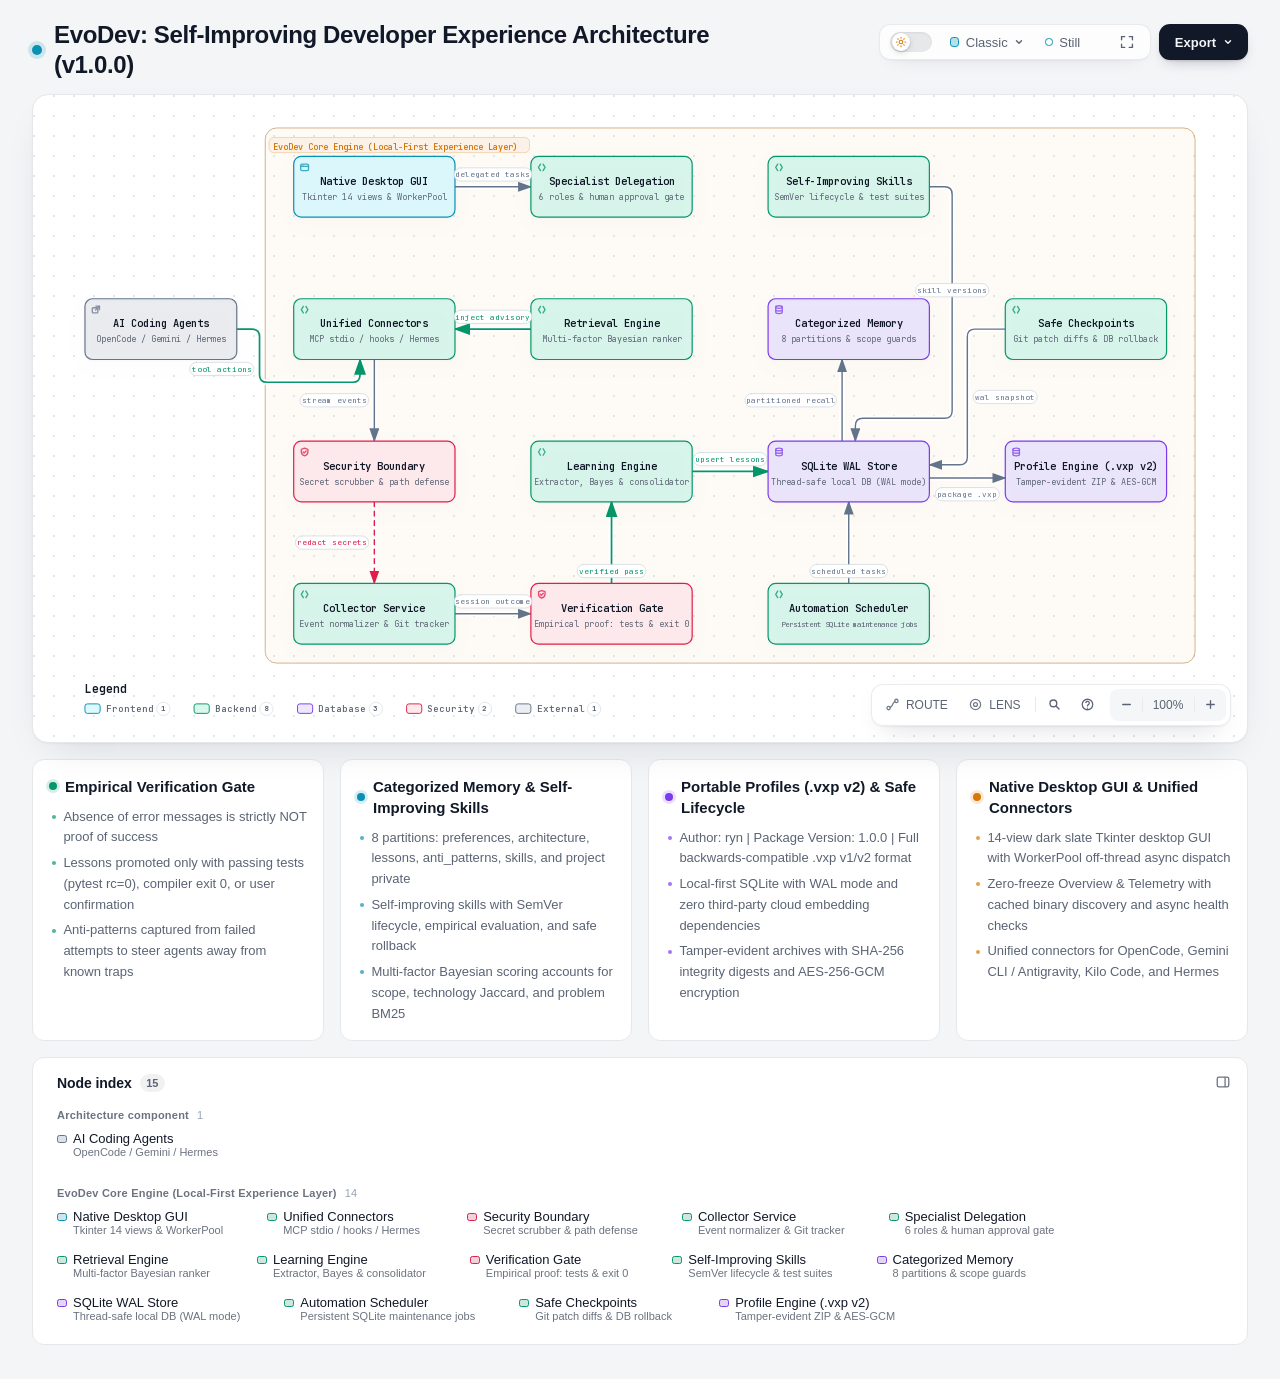
==== commit 6ab9e27a: "feat: zero-freeze GUI overview, update version to 1.0.0, author to ryn, update Archify diagram and m" ====
--- a/.archify/architecture-evodev-system-20261023-192800/evodev-system.html
+++ b/.archify/architecture-evodev-system-20261023-192800/evodev-system.html
@@ -5,7 +5,7 @@
   <meta name="viewport" content="width=device-width, initial-scale=1.0">
   <meta name="generator" content="archify 3.2.0">
   <meta name="archify-reader-contract" content="declared-wide-v1">
-  <title>EvoDev: Self-Improving Developer Experience Architecture Diagram</title>
+  <title>EvoDev: Self-Improving Developer Experience Architecture (v1.0.0) Diagram</title>
   <script>
     // Resolve the theme before first paint so light-preference users don't
     // see a dark flash. The toolbar script below re-applies with UI state.
@@ -5193,7 +5193,7 @@
            data-preset-badge-blueprint="BLUEPRINT / REV 01"
            data-preset-badge-editorial="EDITORIAL / FIELD NOTE">
         <div class="pulse-dot"></div>
-        <h1>EvoDev: Self-Improving Developer Experience Architecture</h1>
+        <h1>EvoDev: Self-Improving Developer Experience Architecture (v1.0.0)</h1>
       </div>
     </div>
 
@@ -5202,8 +5202,8 @@
     <!-- Main Diagram -->
     <div class="diagram-container" data-detail-level="read"
          data-preset-badge-editorial-plate="ARCHIFY / PLATE 04">
-      <svg viewBox="0 0 1180 652" role="img" lang="en" aria-labelledby="archify-diagram-title archify-diagram-description" data-animation="trace" data-preset="classic" data-quality-profile="showcase" data-node-ui="" data-reader-fit="intrinsic-height" data-reader-min-text="7.5" data-reader-primary-text="14">
-        <title id="archify-diagram-title">EvoDev: Self-Improving Developer Experience Architecture</title>
+      <svg viewBox="0 0 1250 652" role="img" lang="en" aria-labelledby="archify-diagram-title archify-diagram-description" data-animation="trace" data-preset="classic" data-quality-profile="showcase" data-node-ui="" data-reader-fit="intrinsic-height" data-reader-min-text="7.5" data-reader-primary-text="14">
+        <title id="archify-diagram-title">EvoDev: Self-Improving Developer Experience Architecture (v1.0.0)</title>
         <desc id="archify-diagram-description">An architecture diagram generated by Archify.</desc>
         <!-- Definitions -->
         <defs>
@@ -5249,244 +5249,310 @@
         <rect width="100%" height="100%" fill="url(#grid)" />
 
         <!-- Boundaries (behind everything) -->
-        <rect data-graph-role="structural-frame" data-composition-frame-kind="region" data-composition-frame-id="0" data-composition-frame-label="EvoDev Core Engine (Local-First Experience Layer)" x="300" y="20" width="840" height="564" rx="12" class="c-region" stroke-width="1"/>
+        <rect data-graph-role="structural-frame" data-composition-frame-kind="region" data-composition-frame-id="0" data-composition-frame-label="EvoDev Core Engine (Local-First Experience Layer)" x="230" y="20" width="980" height="564" rx="12" class="c-region" stroke-width="1"/>
 
         <!-- Connection paths (before components for correct z-order) -->
         <g data-graph-role="automatic-crossover" style="--step:0">
-          <path data-graph-role="automatic-crossover-underlay" d="M 190 82 L 330 82" fill="none" stroke="var(--mask)" stroke-width="5.8" stroke-linecap="round" stroke-linejoin="round" pointer-events="none"/>
-          <path data-edge-from="agents" data-edge-to="connectors" data-edge-label="tool actions" data-edge-key="0" data-edge-id="agents-to-connectors" data-composition-points="190,82;330,82" data-composition-crossover="halo" data-composition-independent="true" d="M 190 82 L 330 82" class="a-emphasis" data-animate="edge" style="--step:0" stroke-width="1.8" marker-end="url(#arrowhead-emphasis)"/>
+          <path data-graph-role="automatic-crossover-underlay" d="M 200 232 L 216 232 Q 224 232 224 240 L 224 280 Q 224 288 232 288 L 321.95 288 Q 329.95 288 329.95 280 L 329.95 264" fill="none" stroke="var(--mask)" stroke-width="5.8" stroke-linecap="round" stroke-linejoin="round" pointer-events="none"/>
+          <path data-edge-from="agents" data-edge-to="connectors" data-edge-label="tool actions" data-edge-key="0" data-edge-id="agents-to-connectors" data-composition-points="200,232;224,232;224,288;329.95,288;329.95,264" data-composition-crossover="halo" data-composition-independent="true" d="M 200 232 L 216 232 Q 224 232 224 240 L 224 280 Q 224 288 232 288 L 321.95 288 Q 329.95 288 329.95 280 L 329.95 264" class="a-emphasis" data-animate="edge" style="--step:0" stroke-width="1.8" marker-end="url(#arrowhead-emphasis)"/>
         </g>
         <g data-graph-role="automatic-crossover" style="--step:1">
-          <path data-graph-role="automatic-crossover-underlay" d="M 415 114 L 415 200" fill="none" stroke="var(--mask)" stroke-width="5.5" stroke-linecap="round" stroke-linejoin="round" pointer-events="none"/>
-          <path data-edge-from="connectors" data-edge-to="security" data-edge-label="stream events" data-edge-key="1" data-edge-id="connectors-to-security" data-composition-points="415,114;415,200" data-composition-crossover="halo" data-composition-independent="true" d="M 415 114 L 415 200" class="a-default" data-animate="edge" style="--step:1" stroke-width="1.5" marker-end="url(#arrowhead)"/>
+          <path data-graph-role="automatic-crossover-underlay" d="M 430 82 L 510 82" fill="none" stroke="var(--mask)" stroke-width="5.5" stroke-linecap="round" stroke-linejoin="round" pointer-events="none"/>
+          <path data-edge-from="desktop_gui" data-edge-to="orchestration" data-edge-label="delegated tasks" data-edge-key="1" data-edge-id="desktop-to-orchestration" data-composition-points="430,82;510,82" data-composition-crossover="halo" data-composition-independent="true" d="M 430 82 L 510 82" class="a-default" data-animate="edge" style="--step:1" stroke-width="1.5" marker-end="url(#arrowhead)"/>
         </g>
         <g data-graph-role="automatic-crossover" style="--step:2">
-          <path data-graph-role="automatic-crossover-underlay" d="M 415 264 L 415 350" fill="none" stroke="var(--mask)" stroke-width="5.5" stroke-linecap="round" stroke-linejoin="round" pointer-events="none"/>
-          <path data-edge-from="security" data-edge-to="collector" data-edge-label="redact secrets" data-edge-key="2" data-edge-id="security-to-collector" data-composition-points="415,264;415,350" data-composition-crossover="halo" data-composition-independent="true" d="M 415 264 L 415 350" class="a-security" data-animate="edge" style="--step:2" stroke-width="1.5" marker-end="url(#arrowhead-security)"/>
+          <path data-graph-role="automatic-crossover-underlay" d="M 345 264 L 345 350" fill="none" stroke="var(--mask)" stroke-width="5.5" stroke-linecap="round" stroke-linejoin="round" pointer-events="none"/>
+          <path data-edge-from="connectors" data-edge-to="security" data-edge-label="stream events" data-edge-key="2" data-edge-id="connectors-to-security" data-composition-points="345,264;345,350" data-composition-crossover="halo" data-composition-independent="true" d="M 345 264 L 345 350" class="a-default" data-animate="edge" style="--step:2" stroke-width="1.5" marker-end="url(#arrowhead)"/>
         </g>
         <g data-graph-role="automatic-crossover" style="--step:3">
-          <path data-graph-role="automatic-crossover-underlay" d="M 415 414 L 415 500" fill="none" stroke="var(--mask)" stroke-width="5.5" stroke-linecap="round" stroke-linejoin="round" pointer-events="none"/>
-          <path data-edge-from="collector" data-edge-to="verif_gate" data-edge-label="session outcome" data-edge-key="3" data-edge-id="collector-to-gate" data-composition-points="415,414;415,500" data-composition-crossover="halo" data-composition-independent="true" d="M 415 414 L 415 500" class="a-default" data-animate="edge" style="--step:3" stroke-width="1.5" marker-end="url(#arrowhead)"/>
+          <path data-graph-role="automatic-crossover-underlay" d="M 345 414 L 345 500" fill="none" stroke="var(--mask)" stroke-width="5.5" stroke-linecap="round" stroke-linejoin="round" pointer-events="none"/>
+          <path data-edge-from="security" data-edge-to="collector" data-edge-label="redact secrets" data-edge-key="3" data-edge-id="security-to-collector" data-composition-points="345,414;345,500" data-composition-crossover="halo" data-composition-independent="true" d="M 345 414 L 345 500" class="a-security" data-animate="edge" style="--step:3" stroke-width="1.5" marker-end="url(#arrowhead-security)"/>
         </g>
         <g data-graph-role="automatic-crossover" style="--step:4">
-          <path data-graph-role="automatic-crossover-underlay" d="M 500 532 L 640 532" fill="none" stroke="var(--mask)" stroke-width="5.8" stroke-linecap="round" stroke-linejoin="round" pointer-events="none"/>
-          <path data-edge-from="verif_gate" data-edge-to="learning" data-edge-label="verified pass" data-edge-key="4" data-edge-id="gate-to-learning" data-composition-points="500,532;640,532" data-composition-crossover="halo" data-composition-independent="true" d="M 500 532 L 640 532" class="a-emphasis" data-animate="edge" style="--step:4" stroke-width="1.8" marker-end="url(#arrowhead-emphasis)"/>
+          <path data-graph-role="automatic-crossover-underlay" d="M 430 532 L 510 532" fill="none" stroke="var(--mask)" stroke-width="5.5" stroke-linecap="round" stroke-linejoin="round" pointer-events="none"/>
+          <path data-edge-from="collector" data-edge-to="verif_gate" data-edge-label="session outcome" data-edge-key="4" data-edge-id="collector-to-gate" data-composition-points="430,532;510,532" data-composition-crossover="halo" data-composition-independent="true" d="M 430 532 L 510 532" class="a-default" data-animate="edge" style="--step:4" stroke-width="1.5" marker-end="url(#arrowhead)"/>
         </g>
         <g data-graph-role="automatic-crossover" style="--step:5">
-          <path data-graph-role="automatic-crossover-underlay" d="M 725 500 L 725 414" fill="none" stroke="var(--mask)" stroke-width="5.8" stroke-linecap="round" stroke-linejoin="round" pointer-events="none"/>
-          <path data-edge-from="learning" data-edge-to="db_store" data-edge-label="upsert lessons" data-edge-key="5" data-edge-id="learning-to-db" data-composition-points="725,500;725,414" data-composition-crossover="halo" data-composition-independent="true" d="M 725 500 L 725 414" class="a-emphasis" data-animate="edge" style="--step:5" stroke-width="1.8" marker-end="url(#arrowhead-emphasis)"/>
+          <path data-graph-role="automatic-crossover-underlay" d="M 595 500 L 595 414" fill="none" stroke="var(--mask)" stroke-width="5.8" stroke-linecap="round" stroke-linejoin="round" pointer-events="none"/>
+          <path data-edge-from="verif_gate" data-edge-to="learning" data-edge-label="verified pass" data-edge-key="5" data-edge-id="gate-to-learning" data-composition-points="595,500;595,414" data-composition-crossover="halo" data-composition-independent="true" d="M 595 500 L 595 414" class="a-emphasis" data-animate="edge" style="--step:5" stroke-width="1.8" marker-end="url(#arrowhead-emphasis)"/>
         </g>
         <g data-graph-role="automatic-crossover" style="--step:6">
-          <path data-graph-role="automatic-crossover-underlay" d="M 725 350 L 725 114" fill="none" stroke="var(--mask)" stroke-width="5.8" stroke-linecap="round" stroke-linejoin="round" pointer-events="none"/>
-          <path data-edge-from="db_store" data-edge-to="retrieval" data-edge-label="active knowledge" data-edge-key="6" data-edge-id="db-to-retrieval" data-composition-points="725,350;725,114" data-composition-crossover="halo" data-composition-independent="true" d="M 725 350 L 725 114" class="a-emphasis" data-animate="edge" style="--step:6" stroke-width="1.8" marker-end="url(#arrowhead-emphasis)"/>
+          <path data-graph-role="automatic-crossover-underlay" d="M 680 382 L 760 382" fill="none" stroke="var(--mask)" stroke-width="5.8" stroke-linecap="round" stroke-linejoin="round" pointer-events="none"/>
+          <path data-edge-from="learning" data-edge-to="db_store" data-edge-label="upsert lessons" data-edge-key="6" data-edge-id="learning-to-db" data-composition-points="680,382;760,382" data-composition-crossover="halo" data-composition-independent="true" d="M 680 382 L 760 382" class="a-emphasis" data-animate="edge" style="--step:6" stroke-width="1.8" marker-end="url(#arrowhead-emphasis)"/>
         </g>
         <g data-graph-role="automatic-crossover" style="--step:7">
-          <path data-graph-role="automatic-crossover-underlay" d="M 640 82 L 500 82" fill="none" stroke="var(--mask)" stroke-width="5.8" stroke-linecap="round" stroke-linejoin="round" pointer-events="none"/>
-          <path data-edge-from="retrieval" data-edge-to="connectors" data-edge-label="inject advisory" data-edge-key="7" data-edge-id="retrieval-to-connectors" data-composition-points="640,82;500,82" data-composition-crossover="halo" data-composition-independent="true" d="M 640 82 L 500 82" class="a-emphasis" data-animate="edge" style="--step:7" stroke-width="1.8" marker-end="url(#arrowhead-emphasis)"/>
+          <path data-graph-role="automatic-crossover-underlay" d="M 510 232 L 430 232" fill="none" stroke="var(--mask)" stroke-width="5.8" stroke-linecap="round" stroke-linejoin="round" pointer-events="none"/>
+          <path data-edge-from="retrieval" data-edge-to="connectors" data-edge-label="inject advisory" data-edge-key="7" data-edge-id="retrieval-to-connectors" data-composition-points="510,232;430,232" data-composition-crossover="halo" data-composition-independent="true" d="M 510 232 L 430 232" class="a-emphasis" data-animate="edge" style="--step:7" stroke-width="1.8" marker-end="url(#arrowhead-emphasis)"/>
         </g>
         <g data-graph-role="automatic-crossover" style="--step:8">
-          <path data-graph-role="automatic-crossover-underlay" d="M 810 382 L 950 382" fill="none" stroke="var(--mask)" stroke-width="5.5" stroke-linecap="round" stroke-linejoin="round" pointer-events="none"/>
-          <path data-edge-from="db_store" data-edge-to="profile_mgr" data-edge-label="package .vxp" data-edge-key="8" data-edge-id="db-to-profile" data-composition-points="810,382;950,382" data-composition-crossover="halo" data-composition-independent="true" d="M 810 382 L 950 382" class="a-default" data-animate="edge" style="--step:8" stroke-width="1.5" marker-end="url(#arrowhead)"/>
+          <path data-graph-role="automatic-crossover-underlay" d="M 838 350 L 838 264" fill="none" stroke="var(--mask)" stroke-width="5.5" stroke-linecap="round" stroke-linejoin="round" pointer-events="none"/>
+          <path data-edge-from="db_store" data-edge-to="memory_engine" data-edge-label="partitioned recall" data-edge-key="8" data-edge-id="db-to-memory" data-composition-points="838,350;838,264" data-composition-crossover="halo" data-composition-independent="true" d="M 838 350 L 838 264" class="a-default" data-animate="edge" style="--step:8" stroke-width="1.5" marker-end="url(#arrowhead)"/>
         </g>
         <g data-graph-role="automatic-crossover" style="--step:9">
-          <path data-graph-role="automatic-crossover-underlay" d="M 1030 350 L 1030 264" fill="none" stroke="var(--mask)" stroke-width="5.5" stroke-linecap="round" stroke-linejoin="round" pointer-events="none"/>
-          <path data-edge-from="profile_mgr" data-edge-to="api_server" data-edge-label="inspect archive" data-edge-key="9" data-edge-id="profile-to-api" data-composition-points="1030,350;1030,264" data-composition-crossover="halo" data-composition-independent="true" d="M 1030 350 L 1030 264" class="a-default" data-animate="edge" style="--step:9" stroke-width="1.5" marker-end="url(#arrowhead)"/>
+          <path data-graph-role="automatic-crossover-underlay" d="M 930 82 L 946 82 Q 954 82 954 90 L 954 318 Q 954 326 946 326 L 860 326 Q 852 326 852 334 L 852 350" fill="none" stroke="var(--mask)" stroke-width="5.5" stroke-linecap="round" stroke-linejoin="round" pointer-events="none"/>
+          <path data-edge-from="skills_engine" data-edge-to="db_store" data-edge-label="skill versions" data-edge-key="9" data-edge-id="skills-to-db" data-composition-points="930,82;954,82;954,326;852,326;852,350" data-composition-crossover="halo" data-composition-independent="true" d="M 930 82 L 946 82 Q 954 82 954 90 L 954 318 Q 954 326 946 326 L 860 326 Q 852 326 852 334 L 852 350" class="a-default" data-animate="edge" style="--step:9" stroke-width="1.5" marker-end="url(#arrowhead)"/>
         </g>
         <g data-graph-role="automatic-crossover" style="--step:10">
-          <path data-graph-role="automatic-crossover-underlay" d="M 1030 200 L 1030 114" fill="none" stroke="var(--mask)" stroke-width="5.5" stroke-linecap="round" stroke-linejoin="round" pointer-events="none"/>
-          <path data-edge-from="api_server" data-edge-to="dashboard" data-edge-label="REST telemetry" data-edge-key="10" data-edge-id="api-to-dashboard" data-composition-points="1030,200;1030,114" data-composition-crossover="halo" data-composition-independent="true" d="M 1030 200 L 1030 114" class="a-default" data-animate="edge" style="--step:10" stroke-width="1.5" marker-end="url(#arrowhead)"/>
+          <path data-graph-role="automatic-crossover-underlay" d="M 1010 232 L 978 232 Q 970 232 970 240 L 970 367 Q 970 375 962 375 L 930 375" fill="none" stroke="var(--mask)" stroke-width="5.5" stroke-linecap="round" stroke-linejoin="round" pointer-events="none"/>
+          <path data-edge-from="checkpoints" data-edge-to="db_store" data-edge-label="wal snapshot" data-edge-key="10" data-edge-id="checkpoints-to-db" data-composition-points="1010,232;970,232;970,375;930,375" data-composition-crossover="halo" data-composition-independent="true" d="M 1010 232 L 978 232 Q 970 232 970 240 L 970 367 Q 970 375 962 375 L 930 375" class="a-default" data-animate="edge" style="--step:10" stroke-width="1.5" marker-end="url(#arrowhead)"/>
         </g>
+        <g data-graph-role="automatic-crossover" style="--step:11">
+          <path data-graph-role="automatic-crossover-underlay" d="M 845 500 L 845 414" fill="none" stroke="var(--mask)" stroke-width="5.5" stroke-linecap="round" stroke-linejoin="round" pointer-events="none"/>
+          <path data-edge-from="scheduler" data-edge-to="db_store" data-edge-label="scheduled tasks" data-edge-key="11" data-edge-id="scheduler-to-db" data-composition-points="845,500;845,414" data-composition-crossover="halo" data-composition-independent="true" d="M 845 500 L 845 414" class="a-default" data-animate="edge" style="--step:11" stroke-width="1.5" marker-end="url(#arrowhead)"/>
+        </g>
+        <g data-graph-role="automatic-crossover" style="--step:12">
+          <path data-graph-role="automatic-crossover-underlay" d="M 930 389 L 1010 389" fill="none" stroke="var(--mask)" stroke-width="5.5" stroke-linecap="round" stroke-linejoin="round" pointer-events="none"/>
+          <path data-edge-from="db_store" data-edge-to="profile_mgr" data-edge-label="package .vxp" data-edge-key="12" data-edge-id="db-to-profile" data-composition-points="930,389;1010,389" data-composition-crossover="halo" data-composition-independent="true" d="M 930 389 L 1010 389" class="a-default" data-animate="edge" style="--step:12" stroke-width="1.5" marker-end="url(#arrowhead)"/>
+        </g>
 
         <!-- Components -->
-        <g id="node-agents" data-node-id="agents" data-node-label="AI Coding Agents" tabindex="0" role="button" aria-label="Focus AI Coding Agents, OpenCode / Gemini CLI / Antigravity, Architecture component" aria-pressed="false" data-node-kind="external" data-node-sublabel="OpenCode / Gemini CLI / Antigravity" data-node-context="Architecture component">
-          <title>AI Coding Agents · OpenCode / Gemini CLI / Antigravity · Architecture component</title>
-          <rect x="40" y="50" width="150" height="64" rx="8" class="c-mask"/>
-          <rect x="40" y="50" width="150" height="64" rx="8" class="c-external" data-animate="node" style="--step:0" stroke-width="1.5"/>
-          <g aria-hidden="true" data-semantic-sigil="external" class="semantic-sigil s-external" transform="translate(46 56) scale(0.6875)">
+        <g id="node-agents" data-node-id="agents" data-node-label="AI Coding Agents" tabindex="0" role="button" aria-label="Focus AI Coding Agents, OpenCode / Gemini / Hermes, Architecture component" aria-pressed="false" data-node-kind="external" data-node-sublabel="OpenCode / Gemini / Hermes" data-node-tag="multi-agent" data-node-context="Architecture component">
+          <title>AI Coding Agents · OpenCode / Gemini / Hermes · Architecture component · multi-agent</title>
+          <rect x="40" y="200" width="160" height="64" rx="8" class="c-mask"/>
+          <rect x="40" y="200" width="160" height="64" rx="8" class="c-external" data-animate="node" style="--step:0" stroke-width="1.5"/>
+          <g aria-hidden="true" data-semantic-sigil="external" class="semantic-sigil s-external" transform="translate(46 206) scale(0.6875)">
             <rect x="2.5" y="5" width="8.5" height="8" rx="1.5"/>
             <path d="M8 2.5h5.5V8M13.5 2.5 7.5 8.5"/>
           </g>
-          <text data-node-label="" data-detail-anchor="" x="115" y="80" class="t-primary" font-size="11" font-weight="600" text-anchor="middle">AI Coding Agents</text>
-        <text data-detail="context" x="115" y="96" class="t-muted" font-size="6.7" text-anchor="middle">OpenCode / Gemini CLI / Antigravity</text>
+          <text data-node-label="" data-detail-anchor="" x="120" y="230" class="t-primary" font-size="11" font-weight="600" text-anchor="middle">AI Coding Agents</text>
+        <text data-detail="context" x="120" y="246" class="t-muted" font-size="9" text-anchor="middle">OpenCode / Gemini / Hermes</text>
+        <text data-detail="fine" x="120" y="256" class="t-external" font-size="7" text-anchor="middle">multi-agent</text>
         </g>
 
-        <g id="node-connectors" data-node-id="connectors" data-node-label="Connectors &amp; Hooks" tabindex="0" role="button" aria-label="Focus Connectors &amp; Hooks, MCP stdio server / hooks.json / REST, EvoDev Core Engine (Local-First Experience Layer)" aria-pressed="false" data-node-kind="backend" data-node-sublabel="MCP stdio server / hooks.json / REST" data-node-tag="multi-agent" data-node-context="EvoDev Core Engine (Local-First Experience Layer)">
-          <title>Connectors &amp; Hooks · MCP stdio server / hooks.json / REST · EvoDev Core Engine (Local-First Experience Layer) · multi-agent</title>
-          <rect x="330" y="50" width="170" height="64" rx="8" class="c-mask"/>
-          <rect x="330" y="50" width="170" height="64" rx="8" class="c-backend" data-animate="node" style="--step:1" stroke-width="1.5"/>
-          <g aria-hidden="true" data-semantic-sigil="backend" class="semantic-sigil s-backend" transform="translate(336 56) scale(0.6875)">
-            <path d="M6 3 3 8l3 5M10 3l3 5-3 5"/>
-          </g>
-          <text data-node-label="" data-detail-anchor="" x="415" y="80" class="t-primary" font-size="11" font-weight="600" text-anchor="middle">Connectors &amp; Hooks</text>
-        <text data-detail="context" x="415" y="96" class="t-muted" font-size="7.5" text-anchor="middle">MCP stdio server / hooks.json / REST</text>
-        <text data-detail="fine" x="415" y="106" class="t-backend" font-size="7" text-anchor="middle">multi-agent</text>
-        </g>
-
-        <g id="node-retrieval" data-node-id="retrieval" data-node-label="Retrieval &amp; Context" tabindex="0" role="button" aria-label="Focus Retrieval &amp; Context, Multi-factor ranker &amp; assembler, EvoDev Core Engine (Local-First Experience Layer)" aria-pressed="false" data-node-kind="backend" data-node-sublabel="Multi-factor ranker &amp; assembler" data-node-tag="Bayesian scoring" data-node-context="EvoDev Core Engine (Local-First Experience Layer)">
-          <title>Retrieval &amp; Context · Multi-factor ranker &amp; assembler · EvoDev Core Engine (Local-First Experience Layer) · Bayesian scoring</title>
-          <rect x="640" y="50" width="170" height="64" rx="8" class="c-mask"/>
-          <rect x="640" y="50" width="170" height="64" rx="8" class="c-backend" data-animate="node" style="--step:7" stroke-width="1.5"/>
-          <g aria-hidden="true" data-semantic-sigil="backend" class="semantic-sigil s-backend" transform="translate(646 56) scale(0.6875)">
-            <path d="M6 3 3 8l3 5M10 3l3 5-3 5"/>
-          </g>
-          <text data-node-label="" data-detail-anchor="" x="725" y="80" class="t-primary" font-size="11" font-weight="600" text-anchor="middle">Retrieval &amp; Context</text>
-        <text data-detail="context" x="725" y="96" class="t-muted" font-size="8.7" text-anchor="middle">Multi-factor ranker &amp; assembler</text>
-        <text data-detail="fine" x="725" y="106" class="t-backend" font-size="7" text-anchor="middle">Bayesian scoring</text>
-        </g>
-
-        <g id="node-dashboard" data-node-id="dashboard" data-node-label="Developer Dashboard" tabindex="0" role="button" aria-label="Focus Developer Dashboard, Pure CSS/JS UI &amp; benchmarks, EvoDev Core Engine (Local-First Experience Layer)" aria-pressed="false" data-node-kind="frontend" data-node-sublabel="Pure CSS/JS UI &amp; benchmarks" data-node-tag="zero CDN deps" data-node-context="EvoDev Core Engine (Local-First Experience Layer)">
-          <title>Developer Dashboard · Pure CSS/JS UI &amp; benchmarks · EvoDev Core Engine (Local-First Experience Layer) · zero CDN deps</title>
-          <rect x="950" y="50" width="160" height="64" rx="8" class="c-mask"/>
-          <rect x="950" y="50" width="160" height="64" rx="8" class="c-frontend" data-animate="node" style="--step:11" stroke-width="1.5"/>
-          <g aria-hidden="true" data-semantic-sigil="frontend" class="semantic-sigil s-frontend" transform="translate(956 56) scale(0.6875)">
+        <g id="node-desktop_gui" data-node-id="desktop_gui" data-node-label="Native Desktop GUI" tabindex="0" role="button" aria-label="Focus Native Desktop GUI, Tkinter 14 views &amp; WorkerPool, EvoDev Core Engine (Local-First Experience Layer)" aria-pressed="false" data-node-kind="frontend" data-node-sublabel="Tkinter 14 views &amp; WorkerPool" data-node-tag="zero UI freeze" data-node-context="EvoDev Core Engine (Local-First Experience Layer)">
+          <title>Native Desktop GUI · Tkinter 14 views &amp; WorkerPool · EvoDev Core Engine (Local-First Experience Layer) · zero UI freeze</title>
+          <rect x="260" y="50" width="170" height="64" rx="8" class="c-mask"/>
+          <rect x="260" y="50" width="170" height="64" rx="8" class="c-frontend" data-animate="node" style="--step:1" stroke-width="1.5"/>
+          <g aria-hidden="true" data-semantic-sigil="frontend" class="semantic-sigil s-frontend" transform="translate(266 56) scale(0.6875)">
             <rect x="2" y="3" width="12" height="10" rx="2"/>
             <path d="M2 6.5h12"/>
             <circle cx="4.1" cy="4.8" r=".7" class="sigil-fill"/>
             <circle cx="6.3" cy="4.8" r=".7" class="sigil-fill"/>
           </g>
-          <text data-node-label="" data-detail-anchor="" x="1030" y="80" class="t-primary" font-size="11" font-weight="600" text-anchor="middle">Developer Dashboard</text>
-        <text data-detail="context" x="1030" y="96" class="t-muted" font-size="9" text-anchor="middle">Pure CSS/JS UI &amp; benchmarks</text>
-        <text data-detail="fine" x="1030" y="106" class="t-frontend" font-size="7" text-anchor="middle">zero CDN deps</text>
+          <text data-node-label="" data-detail-anchor="" x="345" y="80" class="t-primary" font-size="11" font-weight="600" text-anchor="middle">Native Desktop GUI</text>
+        <text data-detail="context" x="345" y="96" class="t-muted" font-size="9" text-anchor="middle">Tkinter 14 views &amp; WorkerPool</text>
+        <text data-detail="fine" x="345" y="106" class="t-frontend" font-size="7" text-anchor="middle">zero UI freeze</text>
         </g>
 
-        <g id="node-security" data-node-id="security" data-node-label="Security Boundary" tabindex="0" role="button" aria-label="Focus Security Boundary, Secret redactor &amp; path defense, EvoDev Core Engine (Local-First Experience Layer)" aria-pressed="false" data-node-kind="security" data-node-sublabel="Secret redactor &amp; path defense" data-node-tag="entropy + regex" data-node-context="EvoDev Core Engine (Local-First Experience Layer)">
-          <title>Security Boundary · Secret redactor &amp; path defense · EvoDev Core Engine (Local-First Experience Layer) · entropy + regex</title>
-          <rect x="330" y="200" width="170" height="64" rx="8" class="c-mask"/>
-          <rect x="330" y="200" width="170" height="64" rx="8" class="c-security" data-animate="node" style="--step:2" stroke-width="1.5"/>
-          <g aria-hidden="true" data-semantic-sigil="security" class="semantic-sigil s-security" transform="translate(336 206) scale(0.6875)">
+        <g id="node-connectors" data-node-id="connectors" data-node-label="Unified Connectors" tabindex="0" role="button" aria-label="Focus Unified Connectors, MCP stdio / hooks / Hermes, EvoDev Core Engine (Local-First Experience Layer)" aria-pressed="false" data-node-kind="backend" data-node-sublabel="MCP stdio / hooks / Hermes" data-node-tag="adapter registry" data-node-context="EvoDev Core Engine (Local-First Experience Layer)">
+          <title>Unified Connectors · MCP stdio / hooks / Hermes · EvoDev Core Engine (Local-First Experience Layer) · adapter registry</title>
+          <rect x="260" y="200" width="170" height="64" rx="8" class="c-mask"/>
+          <rect x="260" y="200" width="170" height="64" rx="8" class="c-backend" data-animate="node" style="--step:1" stroke-width="1.5"/>
+          <g aria-hidden="true" data-semantic-sigil="backend" class="semantic-sigil s-backend" transform="translate(266 206) scale(0.6875)">
+            <path d="M6 3 3 8l3 5M10 3l3 5-3 5"/>
+          </g>
+          <text data-node-label="" data-detail-anchor="" x="345" y="230" class="t-primary" font-size="11" font-weight="600" text-anchor="middle">Unified Connectors</text>
+        <text data-detail="context" x="345" y="246" class="t-muted" font-size="9" text-anchor="middle">MCP stdio / hooks / Hermes</text>
+        <text data-detail="fine" x="345" y="256" class="t-backend" font-size="7" text-anchor="middle">adapter registry</text>
+        </g>
+
+        <g id="node-security" data-node-id="security" data-node-label="Security Boundary" tabindex="0" role="button" aria-label="Focus Security Boundary, Secret scrubber &amp; path defense, EvoDev Core Engine (Local-First Experience Layer)" aria-pressed="false" data-node-kind="security" data-node-sublabel="Secret scrubber &amp; path defense" data-node-tag="entropy + regex" data-node-context="EvoDev Core Engine (Local-First Experience Layer)">
+          <title>Security Boundary · Secret scrubber &amp; path defense · EvoDev Core Engine (Local-First Experience Layer) · entropy + regex</title>
+          <rect x="260" y="350" width="170" height="64" rx="8" class="c-mask"/>
+          <rect x="260" y="350" width="170" height="64" rx="8" class="c-security" data-animate="node" style="--step:3" stroke-width="1.5"/>
+          <g aria-hidden="true" data-semantic-sigil="security" class="semantic-sigil s-security" transform="translate(266 356) scale(0.6875)">
             <path d="M8 2.2 13 4v3.5c0 3.1-1.8 5.4-5 6.5-3.2-1.1-5-3.4-5-6.5V4Z"/>
             <path d="m5.8 8 1.5 1.5 3-3"/>
           </g>
-          <text data-node-label="" data-detail-anchor="" x="415" y="230" class="t-primary" font-size="11" font-weight="600" text-anchor="middle">Security Boundary</text>
-        <text data-detail="context" x="415" y="246" class="t-muted" font-size="9" text-anchor="middle">Secret redactor &amp; path defense</text>
-        <text data-detail="fine" x="415" y="256" class="t-security" font-size="7" text-anchor="middle">entropy + regex</text>
+          <text data-node-label="" data-detail-anchor="" x="345" y="380" class="t-primary" font-size="11" font-weight="600" text-anchor="middle">Security Boundary</text>
+        <text data-detail="context" x="345" y="396" class="t-muted" font-size="9" text-anchor="middle">Secret scrubber &amp; path defense</text>
+        <text data-detail="fine" x="345" y="406" class="t-security" font-size="7" text-anchor="middle">entropy + regex</text>
         </g>
 
-        <g id="node-api_server" data-node-id="api_server" data-node-label="FastAPI REST Daemon" tabindex="0" role="button" aria-label="Focus FastAPI REST Daemon, Archive inspector &amp; storage API, EvoDev Core Engine (Local-First Experience Layer)" aria-pressed="false" data-node-kind="backend" data-node-sublabel="Archive inspector &amp; storage API" data-node-tag=":8765 /api" data-node-context="EvoDev Core Engine (Local-First Experience Layer)">
-          <title>FastAPI REST Daemon · Archive inspector &amp; storage API · EvoDev Core Engine (Local-First Experience Layer) · :8765 /api</title>
-          <rect x="950" y="200" width="160" height="64" rx="8" class="c-mask"/>
-          <rect x="950" y="200" width="160" height="64" rx="8" class="c-backend" data-animate="node" style="--step:10" stroke-width="1.5"/>
-          <g aria-hidden="true" data-semantic-sigil="backend" class="semantic-sigil s-backend" transform="translate(956 206) scale(0.6875)">
+        <g id="node-collector" data-node-id="collector" data-node-label="Collector Service" tabindex="0" role="button" aria-label="Focus Collector Service, Event normalizer &amp; Git tracker, EvoDev Core Engine (Local-First Experience Layer)" aria-pressed="false" data-node-kind="backend" data-node-sublabel="Event normalizer &amp; Git tracker" data-node-tag="session buffer" data-node-context="EvoDev Core Engine (Local-First Experience Layer)">
+          <title>Collector Service · Event normalizer &amp; Git tracker · EvoDev Core Engine (Local-First Experience Layer) · session buffer</title>
+          <rect x="260" y="500" width="170" height="64" rx="8" class="c-mask"/>
+          <rect x="260" y="500" width="170" height="64" rx="8" class="c-backend" data-animate="node" style="--step:4" stroke-width="1.5"/>
+          <g aria-hidden="true" data-semantic-sigil="backend" class="semantic-sigil s-backend" transform="translate(266 506) scale(0.6875)">
             <path d="M6 3 3 8l3 5M10 3l3 5-3 5"/>
           </g>
-          <text data-node-label="" data-detail-anchor="" x="1030" y="230" class="t-primary" font-size="11" font-weight="600" text-anchor="middle">FastAPI REST Daemon</text>
-        <text data-detail="context" x="1030" y="246" class="t-muted" font-size="8.1" text-anchor="middle">Archive inspector &amp; storage API</text>
-        <text data-detail="fine" x="1030" y="256" class="t-backend" font-size="7" text-anchor="middle">:8765 /api</text>
+          <text data-node-label="" data-detail-anchor="" x="345" y="530" class="t-primary" font-size="11" font-weight="600" text-anchor="middle">Collector Service</text>
+        <text data-detail="context" x="345" y="546" class="t-muted" font-size="9" text-anchor="middle">Event normalizer &amp; Git tracker</text>
+        <text data-detail="fine" x="345" y="556" class="t-backend" font-size="7" text-anchor="middle">session buffer</text>
         </g>
 
-        <g id="node-collector" data-node-id="collector" data-node-label="Collector Service" tabindex="0" role="button" aria-label="Focus Collector Service, Event normalizer &amp; Git tracker, EvoDev Core Engine (Local-First Experience Layer)" aria-pressed="false" data-node-kind="backend" data-node-sublabel="Event normalizer &amp; Git tracker" data-node-tag="session buffer" data-node-context="EvoDev Core Engine (Local-First Experience Layer)">
-          <title>Collector Service · Event normalizer &amp; Git tracker · EvoDev Core Engine (Local-First Experience Layer) · session buffer</title>
-          <rect x="330" y="350" width="170" height="64" rx="8" class="c-mask"/>
-          <rect x="330" y="350" width="170" height="64" rx="8" class="c-backend" data-animate="node" style="--step:3" stroke-width="1.5"/>
-          <g aria-hidden="true" data-semantic-sigil="backend" class="semantic-sigil s-backend" transform="translate(336 356) scale(0.6875)">
+        <g id="node-orchestration" data-node-id="orchestration" data-node-label="Specialist Delegation" tabindex="0" role="button" aria-label="Focus Specialist Delegation, 6 roles &amp; human approval gate, EvoDev Core Engine (Local-First Experience Layer)" aria-pressed="false" data-node-kind="backend" data-node-sublabel="6 roles &amp; human approval gate" data-node-tag="orchestrator" data-node-context="EvoDev Core Engine (Local-First Experience Layer)">
+          <title>Specialist Delegation · 6 roles &amp; human approval gate · EvoDev Core Engine (Local-First Experience Layer) · orchestrator</title>
+          <rect x="510" y="50" width="170" height="64" rx="8" class="c-mask"/>
+          <rect x="510" y="50" width="170" height="64" rx="8" class="c-backend" data-animate="node" style="--step:2" stroke-width="1.5"/>
+          <g aria-hidden="true" data-semantic-sigil="backend" class="semantic-sigil s-backend" transform="translate(516 56) scale(0.6875)">
             <path d="M6 3 3 8l3 5M10 3l3 5-3 5"/>
           </g>
-          <text data-node-label="" data-detail-anchor="" x="415" y="380" class="t-primary" font-size="11" font-weight="600" text-anchor="middle">Collector Service</text>
-        <text data-detail="context" x="415" y="396" class="t-muted" font-size="9" text-anchor="middle">Event normalizer &amp; Git tracker</text>
-        <text data-detail="fine" x="415" y="406" class="t-backend" font-size="7" text-anchor="middle">session buffer</text>
+          <text data-node-label="" data-detail-anchor="" x="595" y="80" class="t-primary" font-size="11" font-weight="600" text-anchor="middle">Specialist Delegation</text>
+        <text data-detail="context" x="595" y="96" class="t-muted" font-size="9" text-anchor="middle">6 roles &amp; human approval gate</text>
+        <text data-detail="fine" x="595" y="106" class="t-backend" font-size="7" text-anchor="middle">orchestrator</text>
         </g>
 
-        <g id="node-db_store" data-node-id="db_store" data-node-label="SQLite WAL Store" tabindex="0" role="button" aria-label="Focus SQLite WAL Store, Thread-safe local DB (WAL mode), EvoDev Core Engine (Local-First Experience Layer)" aria-pressed="false" data-node-kind="database" data-node-sublabel="Thread-safe local DB (WAL mode)" data-node-tag="evodev.db" data-node-context="EvoDev Core Engine (Local-First Experience Layer)">
-          <title>SQLite WAL Store · Thread-safe local DB (WAL mode) · EvoDev Core Engine (Local-First Experience Layer) · evodev.db</title>
-          <rect x="640" y="350" width="170" height="64" rx="8" class="c-mask"/>
-          <rect x="640" y="350" width="170" height="64" rx="8" class="c-database" data-animate="node" style="--step:6" stroke-width="1.5"/>
-          <g aria-hidden="true" data-semantic-sigil="database" class="semantic-sigil s-database" transform="translate(646 356) scale(0.6875)">
+        <g id="node-retrieval" data-node-id="retrieval" data-node-label="Retrieval Engine" tabindex="0" role="button" aria-label="Focus Retrieval Engine, Multi-factor Bayesian ranker, EvoDev Core Engine (Local-First Experience Layer)" aria-pressed="false" data-node-kind="backend" data-node-sublabel="Multi-factor Bayesian ranker" data-node-tag="Bayesian scoring" data-node-context="EvoDev Core Engine (Local-First Experience Layer)">
+          <title>Retrieval Engine · Multi-factor Bayesian ranker · EvoDev Core Engine (Local-First Experience Layer) · Bayesian scoring</title>
+          <rect x="510" y="200" width="170" height="64" rx="8" class="c-mask"/>
+          <rect x="510" y="200" width="170" height="64" rx="8" class="c-backend" data-animate="node" style="--step:7" stroke-width="1.5"/>
+          <g aria-hidden="true" data-semantic-sigil="backend" class="semantic-sigil s-backend" transform="translate(516 206) scale(0.6875)">
+            <path d="M6 3 3 8l3 5M10 3l3 5-3 5"/>
+          </g>
+          <text data-node-label="" data-detail-anchor="" x="595" y="230" class="t-primary" font-size="11" font-weight="600" text-anchor="middle">Retrieval Engine</text>
+        <text data-detail="context" x="595" y="246" class="t-muted" font-size="9" text-anchor="middle">Multi-factor Bayesian ranker</text>
+        <text data-detail="fine" x="595" y="256" class="t-backend" font-size="7" text-anchor="middle">Bayesian scoring</text>
+        </g>
+
+        <g id="node-learning" data-node-id="learning" data-node-label="Learning Engine" tabindex="0" role="button" aria-label="Focus Learning Engine, Extractor, Bayes &amp; consolidator, EvoDev Core Engine (Local-First Experience Layer)" aria-pressed="false" data-node-kind="backend" data-node-sublabel="Extractor, Bayes &amp; consolidator" data-node-tag="verified lessons" data-node-context="EvoDev Core Engine (Local-First Experience Layer)">
+          <title>Learning Engine · Extractor, Bayes &amp; consolidator · EvoDev Core Engine (Local-First Experience Layer) · verified lessons</title>
+          <rect x="510" y="350" width="170" height="64" rx="8" class="c-mask"/>
+          <rect x="510" y="350" width="170" height="64" rx="8" class="c-backend" data-animate="node" style="--step:6" stroke-width="1.5"/>
+          <g aria-hidden="true" data-semantic-sigil="backend" class="semantic-sigil s-backend" transform="translate(516 356) scale(0.6875)">
+            <path d="M6 3 3 8l3 5M10 3l3 5-3 5"/>
+          </g>
+          <text data-node-label="" data-detail-anchor="" x="595" y="380" class="t-primary" font-size="11" font-weight="600" text-anchor="middle">Learning Engine</text>
+        <text data-detail="context" x="595" y="396" class="t-muted" font-size="8.7" text-anchor="middle">Extractor, Bayes &amp; consolidator</text>
+        <text data-detail="fine" x="595" y="406" class="t-backend" font-size="7" text-anchor="middle">verified lessons</text>
+        </g>
+
+        <g id="node-verif_gate" data-node-id="verif_gate" data-node-label="Verification Gate" tabindex="0" role="button" aria-label="Focus Verification Gate, Empirical proof: tests &amp; exit 0, EvoDev Core Engine (Local-First Experience Layer)" aria-pressed="false" data-node-kind="security" data-node-sublabel="Empirical proof: tests &amp; exit 0" data-node-tag="gatekeeper" data-node-context="EvoDev Core Engine (Local-First Experience Layer)">
+          <title>Verification Gate · Empirical proof: tests &amp; exit 0 · EvoDev Core Engine (Local-First Experience Layer) · gatekeeper</title>
+          <rect x="510" y="500" width="170" height="64" rx="8" class="c-mask"/>
+          <rect x="510" y="500" width="170" height="64" rx="8" class="c-security" data-animate="node" style="--step:5" stroke-width="1.5"/>
+          <g aria-hidden="true" data-semantic-sigil="security" class="semantic-sigil s-security" transform="translate(516 506) scale(0.6875)">
+            <path d="M8 2.2 13 4v3.5c0 3.1-1.8 5.4-5 6.5-3.2-1.1-5-3.4-5-6.5V4Z"/>
+            <path d="m5.8 8 1.5 1.5 3-3"/>
+          </g>
+          <text data-node-label="" data-detail-anchor="" x="595" y="530" class="t-primary" font-size="11" font-weight="600" text-anchor="middle">Verification Gate</text>
+        <text data-detail="context" x="595" y="546" class="t-muted" font-size="8.7" text-anchor="middle">Empirical proof: tests &amp; exit 0</text>
+        <text data-detail="fine" x="595" y="556" class="t-security" font-size="7" text-anchor="middle">gatekeeper</text>
+        </g>
+
+        <g id="node-skills_engine" data-node-id="skills_engine" data-node-label="Self-Improving Skills" tabindex="0" role="button" aria-label="Focus Self-Improving Skills, SemVer lifecycle &amp; test suites, EvoDev Core Engine (Local-First Experience Layer)" aria-pressed="false" data-node-kind="backend" data-node-sublabel="SemVer lifecycle &amp; test suites" data-node-tag="skill engine" data-node-context="EvoDev Core Engine (Local-First Experience Layer)">
+          <title>Self-Improving Skills · SemVer lifecycle &amp; test suites · EvoDev Core Engine (Local-First Experience Layer) · skill engine</title>
+          <rect x="760" y="50" width="170" height="64" rx="8" class="c-mask"/>
+          <rect x="760" y="50" width="170" height="64" rx="8" class="c-backend" data-animate="node" style="--step:9" stroke-width="1.5"/>
+          <g aria-hidden="true" data-semantic-sigil="backend" class="semantic-sigil s-backend" transform="translate(766 56) scale(0.6875)">
+            <path d="M6 3 3 8l3 5M10 3l3 5-3 5"/>
+          </g>
+          <text data-node-label="" data-detail-anchor="" x="845" y="80" class="t-primary" font-size="11" font-weight="600" text-anchor="middle">Self-Improving Skills</text>
+        <text data-detail="context" x="845" y="96" class="t-muted" font-size="9" text-anchor="middle">SemVer lifecycle &amp; test suites</text>
+        <text data-detail="fine" x="845" y="106" class="t-backend" font-size="7" text-anchor="middle">skill engine</text>
+        </g>
+
+        <g id="node-memory_engine" data-node-id="memory_engine" data-node-label="Categorized Memory" tabindex="0" role="button" aria-label="Focus Categorized Memory, 8 partitions &amp; scope guards, EvoDev Core Engine (Local-First Experience Layer)" aria-pressed="false" data-node-kind="database" data-node-sublabel="8 partitions &amp; scope guards" data-node-tag="persistent recall" data-node-context="EvoDev Core Engine (Local-First Experience Layer)">
+          <title>Categorized Memory · 8 partitions &amp; scope guards · EvoDev Core Engine (Local-First Experience Layer) · persistent recall</title>
+          <rect x="760" y="200" width="170" height="64" rx="8" class="c-mask"/>
+          <rect x="760" y="200" width="170" height="64" rx="8" class="c-database" data-animate="node" style="--step:9" stroke-width="1.5"/>
+          <g aria-hidden="true" data-semantic-sigil="database" class="semantic-sigil s-database" transform="translate(766 206) scale(0.6875)">
             <ellipse cx="8" cy="4" rx="5" ry="2"/>
             <path d="M3 4v8c0 1.1 2.2 2 5 2s5-.9 5-2V4M3 8c0 1.1 2.2 2 5 2s5-.9 5-2"/>
           </g>
-          <text data-node-label="" data-detail-anchor="" x="725" y="380" class="t-primary" font-size="11" font-weight="600" text-anchor="middle">SQLite WAL Store</text>
-        <text data-detail="context" x="725" y="396" class="t-muted" font-size="8.7" text-anchor="middle">Thread-safe local DB (WAL mode)</text>
-        <text data-detail="fine" x="725" y="406" class="t-database" font-size="7" text-anchor="middle">evodev.db</text>
+          <text data-node-label="" data-detail-anchor="" x="845" y="230" class="t-primary" font-size="11" font-weight="600" text-anchor="middle">Categorized Memory</text>
+        <text data-detail="context" x="845" y="246" class="t-muted" font-size="9" text-anchor="middle">8 partitions &amp; scope guards</text>
+        <text data-detail="fine" x="845" y="256" class="t-database" font-size="7" text-anchor="middle">persistent recall</text>
         </g>
 
-        <g id="node-profile_mgr" data-node-id="profile_mgr" data-node-label="Profile Engine (.vxp)" tabindex="0" role="button" aria-label="Focus Profile Engine (.vxp), Tamper-evident ZIP &amp; AES-GCM, EvoDev Core Engine (Local-First Experience Layer)" aria-pressed="false" data-node-kind="database" data-node-sublabel="Tamper-evident ZIP &amp; AES-GCM" data-node-tag="portable profiles" data-node-context="EvoDev Core Engine (Local-First Experience Layer)">
-          <title>Profile Engine (.vxp) · Tamper-evident ZIP &amp; AES-GCM · EvoDev Core Engine (Local-First Experience Layer) · portable profiles</title>
-          <rect x="950" y="350" width="160" height="64" rx="8" class="c-mask"/>
-          <rect x="950" y="350" width="160" height="64" rx="8" class="c-database" data-animate="node" style="--step:9" stroke-width="1.5"/>
-          <g aria-hidden="true" data-semantic-sigil="database" class="semantic-sigil s-database" transform="translate(956 356) scale(0.6875)">
+        <g id="node-db_store" data-node-id="db_store" data-node-label="SQLite WAL Store" tabindex="0" role="button" aria-label="Focus SQLite WAL Store, Thread-safe local DB (WAL mode), EvoDev Core Engine (Local-First Experience Layer)" aria-pressed="false" data-node-kind="database" data-node-sublabel="Thread-safe local DB (WAL mode)" data-node-tag="evodev.db" data-node-context="EvoDev Core Engine (Local-First Experience Layer)">
+          <title>SQLite WAL Store · Thread-safe local DB (WAL mode) · EvoDev Core Engine (Local-First Experience Layer) · evodev.db</title>
+          <rect x="760" y="350" width="170" height="64" rx="8" class="c-mask"/>
+          <rect x="760" y="350" width="170" height="64" rx="8" class="c-database" data-animate="node" style="--step:7" stroke-width="1.5"/>
+          <g aria-hidden="true" data-semantic-sigil="database" class="semantic-sigil s-database" transform="translate(766 356) scale(0.6875)">
             <ellipse cx="8" cy="4" rx="5" ry="2"/>
             <path d="M3 4v8c0 1.1 2.2 2 5 2s5-.9 5-2V4M3 8c0 1.1 2.2 2 5 2s5-.9 5-2"/>
           </g>
-          <text data-node-label="" data-detail-anchor="" x="1030" y="380" class="t-primary" font-size="11" font-weight="600" text-anchor="middle">Profile Engine (.vxp)</text>
-        <text data-detail="context" x="1030" y="396" class="t-muted" font-size="9" text-anchor="middle">Tamper-evident ZIP &amp; AES-GCM</text>
-        <text data-detail="fine" x="1030" y="406" class="t-database" font-size="7" text-anchor="middle">portable profiles</text>
+          <text data-node-label="" data-detail-anchor="" x="845" y="380" class="t-primary" font-size="11" font-weight="600" text-anchor="middle">SQLite WAL Store</text>
+        <text data-detail="context" x="845" y="396" class="t-muted" font-size="8.7" text-anchor="middle">Thread-safe local DB (WAL mode)</text>
+        <text data-detail="fine" x="845" y="406" class="t-database" font-size="7" text-anchor="middle">evodev.db</text>
         </g>
 
-        <g id="node-verif_gate" data-node-id="verif_gate" data-node-label="Verification Gate" tabindex="0" role="button" aria-label="Focus Verification Gate, Empirical proof: tests &amp; exit 0, EvoDev Core Engine (Local-First Experience Layer)" aria-pressed="false" data-node-kind="security" data-node-sublabel="Empirical proof: tests &amp; exit 0" data-node-tag="gatekeeper" data-node-context="EvoDev Core Engine (Local-First Experience Layer)">
-          <title>Verification Gate · Empirical proof: tests &amp; exit 0 · EvoDev Core Engine (Local-First Experience Layer) · gatekeeper</title>
-          <rect x="330" y="500" width="170" height="64" rx="8" class="c-mask"/>
-          <rect x="330" y="500" width="170" height="64" rx="8" class="c-security" data-animate="node" style="--step:4" stroke-width="1.5"/>
-          <g aria-hidden="true" data-semantic-sigil="security" class="semantic-sigil s-security" transform="translate(336 506) scale(0.6875)">
-            <path d="M8 2.2 13 4v3.5c0 3.1-1.8 5.4-5 6.5-3.2-1.1-5-3.4-5-6.5V4Z"/>
-            <path d="m5.8 8 1.5 1.5 3-3"/>
-          </g>
-          <text data-node-label="" data-detail-anchor="" x="415" y="530" class="t-primary" font-size="11" font-weight="600" text-anchor="middle">Verification Gate</text>
-        <text data-detail="context" x="415" y="546" class="t-muted" font-size="8.7" text-anchor="middle">Empirical proof: tests &amp; exit 0</text>
-        <text data-detail="fine" x="415" y="556" class="t-security" font-size="7" text-anchor="middle">gatekeeper</text>
-        </g>
-
-        <g id="node-learning" data-node-id="learning" data-node-label="Learning Engine" tabindex="0" role="button" aria-label="Focus Learning Engine, Extractor, Bayes &amp; consolidator, EvoDev Core Engine (Local-First Experience Layer)" aria-pressed="false" data-node-kind="backend" data-node-sublabel="Extractor, Bayes &amp; consolidator" data-node-tag="scope hierarchy" data-node-context="EvoDev Core Engine (Local-First Experience Layer)">
-          <title>Learning Engine · Extractor, Bayes &amp; consolidator · EvoDev Core Engine (Local-First Experience Layer) · scope hierarchy</title>
-          <rect x="640" y="500" width="170" height="64" rx="8" class="c-mask"/>
-          <rect x="640" y="500" width="170" height="64" rx="8" class="c-backend" data-animate="node" style="--step:5" stroke-width="1.5"/>
-          <g aria-hidden="true" data-semantic-sigil="backend" class="semantic-sigil s-backend" transform="translate(646 506) scale(0.6875)">
+        <g id="node-scheduler" data-node-id="scheduler" data-node-label="Automation Scheduler" tabindex="0" role="button" aria-label="Focus Automation Scheduler, Persistent SQLite maintenance jobs, EvoDev Core Engine (Local-First Experience Layer)" aria-pressed="false" data-node-kind="backend" data-node-sublabel="Persistent SQLite maintenance jobs" data-node-tag="background runner" data-node-context="EvoDev Core Engine (Local-First Experience Layer)">
+          <title>Automation Scheduler · Persistent SQLite maintenance jobs · EvoDev Core Engine (Local-First Experience Layer) · background runner</title>
+          <rect x="760" y="500" width="170" height="64" rx="8" class="c-mask"/>
+          <rect x="760" y="500" width="170" height="64" rx="8" class="c-backend" data-animate="node" style="--step:11" stroke-width="1.5"/>
+          <g aria-hidden="true" data-semantic-sigil="backend" class="semantic-sigil s-backend" transform="translate(766 506) scale(0.6875)">
             <path d="M6 3 3 8l3 5M10 3l3 5-3 5"/>
           </g>
-          <text data-node-label="" data-detail-anchor="" x="725" y="530" class="t-primary" font-size="11" font-weight="600" text-anchor="middle">Learning Engine</text>
-        <text data-detail="context" x="725" y="546" class="t-muted" font-size="8.7" text-anchor="middle">Extractor, Bayes &amp; consolidator</text>
-        <text data-detail="fine" x="725" y="556" class="t-backend" font-size="7" text-anchor="middle">scope hierarchy</text>
+          <text data-node-label="" data-detail-anchor="" x="845" y="530" class="t-primary" font-size="11" font-weight="600" text-anchor="middle">Automation Scheduler</text>
+        <text data-detail="context" x="845" y="546" class="t-muted" font-size="7.9" text-anchor="middle">Persistent SQLite maintenance jobs</text>
+        <text data-detail="fine" x="845" y="556" class="t-backend" font-size="7" text-anchor="middle">background runner</text>
+        </g>
+
+        <g id="node-checkpoints" data-node-id="checkpoints" data-node-label="Safe Checkpoints" tabindex="0" role="button" aria-label="Focus Safe Checkpoints, Git patch diffs &amp; DB rollback, EvoDev Core Engine (Local-First Experience Layer)" aria-pressed="false" data-node-kind="backend" data-node-sublabel="Git patch diffs &amp; DB rollback" data-node-tag="non-destructive" data-node-context="EvoDev Core Engine (Local-First Experience Layer)">
+          <title>Safe Checkpoints · Git patch diffs &amp; DB rollback · EvoDev Core Engine (Local-First Experience Layer) · non-destructive</title>
+          <rect x="1010" y="200" width="170" height="64" rx="8" class="c-mask"/>
+          <rect x="1010" y="200" width="170" height="64" rx="8" class="c-backend" data-animate="node" style="--step:10" stroke-width="1.5"/>
+          <g aria-hidden="true" data-semantic-sigil="backend" class="semantic-sigil s-backend" transform="translate(1016 206) scale(0.6875)">
+            <path d="M6 3 3 8l3 5M10 3l3 5-3 5"/>
+          </g>
+          <text data-node-label="" data-detail-anchor="" x="1095" y="230" class="t-primary" font-size="11" font-weight="600" text-anchor="middle">Safe Checkpoints</text>
+        <text data-detail="context" x="1095" y="246" class="t-muted" font-size="9" text-anchor="middle">Git patch diffs &amp; DB rollback</text>
+        <text data-detail="fine" x="1095" y="256" class="t-backend" font-size="7" text-anchor="middle">non-destructive</text>
+        </g>
+
+        <g id="node-profile_mgr" data-node-id="profile_mgr" data-node-label="Profile Engine (.vxp v2)" tabindex="0" role="button" aria-label="Focus Profile Engine (.vxp v2), Tamper-evident ZIP &amp; AES-GCM, EvoDev Core Engine (Local-First Experience Layer)" aria-pressed="false" data-node-kind="database" data-node-sublabel="Tamper-evident ZIP &amp; AES-GCM" data-node-tag="author: ryn" data-node-context="EvoDev Core Engine (Local-First Experience Layer)">
+          <title>Profile Engine (.vxp v2) · Tamper-evident ZIP &amp; AES-GCM · EvoDev Core Engine (Local-First Experience Layer) · author: ryn</title>
+          <rect x="1010" y="350" width="170" height="64" rx="8" class="c-mask"/>
+          <rect x="1010" y="350" width="170" height="64" rx="8" class="c-database" data-animate="node" style="--step:12" stroke-width="1.5"/>
+          <g aria-hidden="true" data-semantic-sigil="database" class="semantic-sigil s-database" transform="translate(1016 356) scale(0.6875)">
+            <ellipse cx="8" cy="4" rx="5" ry="2"/>
+            <path d="M3 4v8c0 1.1 2.2 2 5 2s5-.9 5-2V4M3 8c0 1.1 2.2 2 5 2s5-.9 5-2"/>
+          </g>
+          <text data-node-label="" data-detail-anchor="" x="1095" y="380" class="t-primary" font-size="11" font-weight="600" text-anchor="middle">Profile Engine (.vxp v2)</text>
+        <text data-detail="context" x="1095" y="396" class="t-muted" font-size="9" text-anchor="middle">Tamper-evident ZIP &amp; AES-GCM</text>
+        <text data-detail="fine" x="1095" y="406" class="t-database" font-size="7" text-anchor="middle">author: ryn</text>
         </g>
 
         <!-- Connection labels -->
         <g data-detail="context" data-edge-from="agents" data-edge-to="connectors" data-edge-label="tool actions" data-edge-key="0" data-edge-id="agents-to-connectors">
-          <rect x="226.2" y="62" width="67.6" height="14" rx="3" class="c-mask"/>
-          <text x="260" y="72" class="t-edge-emphasis" font-size="8" text-anchor="middle">tool actions</text>
+          <rect x="150.39999999999998" y="267" width="67.6" height="14" rx="3" class="c-mask"/>
+          <text x="184.2" y="277" class="t-edge-emphasis" font-size="8" text-anchor="middle">tool actions</text>
         </g>
-        <g data-detail="context" data-edge-from="connectors" data-edge-to="security" data-edge-label="stream events" data-edge-key="1" data-edge-id="connectors-to-security">
-          <rect x="336.6" y="150" width="72.4" height="14" rx="3" class="c-mask"/>
-          <text x="372.8" y="160" class="t-edge-default" font-size="8" text-anchor="middle">stream events</text>
+        <g data-detail="context" data-edge-from="desktop_gui" data-edge-to="orchestration" data-edge-label="delegated tasks" data-edge-key="1" data-edge-id="desktop-to-orchestration">
+          <rect x="429" y="62" width="82" height="14" rx="3" class="c-mask"/>
+          <text x="470" y="72" class="t-edge-default" font-size="8" text-anchor="middle">delegated tasks</text>
         </g>
-        <g data-detail="context" data-edge-from="security" data-edge-to="collector" data-edge-label="redact secrets" data-edge-key="2" data-edge-id="security-to-collector">
-          <rect x="331.79999999999995" y="300" width="77.2" height="14" rx="3" class="c-mask"/>
-          <text x="370.4" y="310" class="t-edge-security" font-size="8" text-anchor="middle">redact secrets</text>
+        <g data-detail="context" data-edge-from="connectors" data-edge-to="security" data-edge-label="stream events" data-edge-key="2" data-edge-id="connectors-to-security">
+          <rect x="266.6" y="300" width="72.4" height="14" rx="3" class="c-mask"/>
+          <text x="302.8" y="310" class="t-edge-default" font-size="8" text-anchor="middle">stream events</text>
         </g>
-        <g data-detail="context" data-edge-from="collector" data-edge-to="verif_gate" data-edge-label="session outcome" data-edge-key="3" data-edge-id="collector-to-gate">
-          <rect x="327" y="450" width="82" height="14" rx="3" class="c-mask"/>
-          <text x="368" y="460" class="t-edge-default" font-size="8" text-anchor="middle">session outcome</text>
+        <g data-detail="context" data-edge-from="security" data-edge-to="collector" data-edge-label="redact secrets" data-edge-key="3" data-edge-id="security-to-collector">
+          <rect x="261.79999999999995" y="450" width="77.2" height="14" rx="3" class="c-mask"/>
+          <text x="300.4" y="460" class="t-edge-security" font-size="8" text-anchor="middle">redact secrets</text>
         </g>
-        <g data-detail="context" data-edge-from="verif_gate" data-edge-to="learning" data-edge-label="verified pass" data-edge-key="4" data-edge-id="gate-to-learning">
-          <rect x="533.8" y="512" width="72.4" height="14" rx="3" class="c-mask"/>
-          <text x="570" y="522" class="t-edge-emphasis" font-size="8" text-anchor="middle">verified pass</text>
+        <g data-detail="context" data-edge-from="collector" data-edge-to="verif_gate" data-edge-label="session outcome" data-edge-key="4" data-edge-id="collector-to-gate">
+          <rect x="429" y="512" width="82" height="14" rx="3" class="c-mask"/>
+          <text x="470" y="522" class="t-edge-default" font-size="8" text-anchor="middle">session outcome</text>
         </g>
-        <g data-detail="context" data-edge-from="learning" data-edge-to="db_store" data-edge-label="upsert lessons" data-edge-key="5" data-edge-id="learning-to-db">
-          <rect x="686.4" y="480" width="77.2" height="14" rx="3" class="c-mask"/>
-          <text x="725" y="490" class="t-edge-emphasis" font-size="8" text-anchor="middle">upsert lessons</text>
+        <g data-detail="context" data-edge-from="verif_gate" data-edge-to="learning" data-edge-label="verified pass" data-edge-key="5" data-edge-id="gate-to-learning">
+          <rect x="558.8" y="480" width="72.4" height="14" rx="3" class="c-mask"/>
+          <text x="595" y="490" class="t-edge-emphasis" font-size="8" text-anchor="middle">verified pass</text>
         </g>
-        <g data-detail="context" data-edge-from="db_store" data-edge-to="retrieval" data-edge-label="active knowledge" data-edge-key="6" data-edge-id="db-to-retrieval">
-          <rect x="681.6" y="330" width="86.8" height="14" rx="3" class="c-mask"/>
-          <text x="725" y="340" class="t-edge-emphasis" font-size="8" text-anchor="middle">active knowledge</text>
+        <g data-detail="context" data-edge-from="learning" data-edge-to="db_store" data-edge-label="upsert lessons" data-edge-key="6" data-edge-id="learning-to-db">
+          <rect x="681.4" y="362" width="77.2" height="14" rx="3" class="c-mask"/>
+          <text x="720" y="372" class="t-edge-emphasis" font-size="8" text-anchor="middle">upsert lessons</text>
         </g>
         <g data-detail="context" data-edge-from="retrieval" data-edge-to="connectors" data-edge-label="inject advisory" data-edge-key="7" data-edge-id="retrieval-to-connectors">
-          <rect x="529" y="62" width="82" height="14" rx="3" class="c-mask"/>
-          <text x="570" y="72" class="t-edge-emphasis" font-size="8" text-anchor="middle">inject advisory</text>
+          <rect x="429" y="212" width="82" height="14" rx="3" class="c-mask"/>
+          <text x="470" y="222" class="t-edge-emphasis" font-size="8" text-anchor="middle">inject advisory</text>
         </g>
-        <g data-detail="context" data-edge-from="db_store" data-edge-to="profile_mgr" data-edge-label="package .vxp" data-edge-key="8" data-edge-id="db-to-profile">
-          <rect x="846.2" y="362" width="67.6" height="14" rx="3" class="c-mask"/>
-          <text x="880" y="372" class="t-edge-default" font-size="8" text-anchor="middle">package .vxp</text>
+        <g data-detail="context" data-edge-from="db_store" data-edge-to="memory_engine" data-edge-label="partitioned recall" data-edge-key="8" data-edge-id="db-to-memory">
+          <rect x="735.5999999999999" y="300" width="96.39999999999999" height="14" rx="3" class="c-mask"/>
+          <text x="783.8" y="310" class="t-edge-default" font-size="8" text-anchor="middle">partitioned recall</text>
         </g>
-        <g data-detail="context" data-edge-from="profile_mgr" data-edge-to="api_server" data-edge-label="inspect archive" data-edge-key="9" data-edge-id="profile-to-api">
-          <rect x="989" y="330" width="82" height="14" rx="3" class="c-mask"/>
-          <text x="1030" y="340" class="t-edge-default" font-size="8" text-anchor="middle">inspect archive</text>
+        <g data-detail="context" data-edge-from="skills_engine" data-edge-to="db_store" data-edge-label="skill versions" data-edge-key="9" data-edge-id="skills-to-db">
+          <rect x="915.4" y="184" width="77.2" height="14" rx="3" class="c-mask"/>
+          <text x="954" y="194" class="t-edge-default" font-size="8" text-anchor="middle">skill versions</text>
         </g>
-        <g data-detail="context" data-edge-from="api_server" data-edge-to="dashboard" data-edge-label="REST telemetry" data-edge-key="10" data-edge-id="api-to-dashboard">
-          <rect x="991.4" y="180" width="77.2" height="14" rx="3" class="c-mask"/>
-          <text x="1030" y="190" class="t-edge-default" font-size="8" text-anchor="middle">REST telemetry</text>
+        <g data-detail="context" data-edge-from="checkpoints" data-edge-to="db_store" data-edge-label="wal snapshot" data-edge-key="10" data-edge-id="checkpoints-to-db">
+          <rect x="976" y="296.5" width="67.6" height="14" rx="3" class="c-mask"/>
+          <text x="1009.8" y="306.5" class="t-edge-default" font-size="8" text-anchor="middle">wal snapshot</text>
+        </g>
+        <g data-detail="context" data-edge-from="scheduler" data-edge-to="db_store" data-edge-label="scheduled tasks" data-edge-key="11" data-edge-id="scheduler-to-db">
+          <rect x="804" y="480" width="82" height="14" rx="3" class="c-mask"/>
+          <text x="845" y="490" class="t-edge-default" font-size="8" text-anchor="middle">scheduled tasks</text>
+        </g>
+        <g data-detail="context" data-edge-from="db_store" data-edge-to="profile_mgr" data-edge-label="package .vxp" data-edge-key="12" data-edge-id="db-to-profile">
+          <rect x="936.2" y="399" width="67.6" height="14" rx="3" class="c-mask"/>
+          <text x="970" y="409" class="t-edge-default" font-size="8" text-anchor="middle">package .vxp</text>
         </g>
 
         <!-- Boundary labels (foreground masks keep routes out of titles) -->
         <g data-graph-role="structural-frame-label" data-composition-frame-id="0" data-composition-frame-kind="region" data-composition-frame-label="EvoDev Core Engine (Local-First Experience Layer)">
-          <rect data-graph-role="structural-frame-label-mask" x="304" y="30" width="274.59999999999997" height="16" rx="3" class="c-mask"/>
-          <text data-boundary-label="" x="308" y="43" class="t-cloud" font-size="9" font-weight="600">EvoDev Core Engine (Local-First Experience Layer)</text>
+          <rect data-graph-role="structural-frame-label-mask" x="234" y="30" width="274.59999999999997" height="16" rx="3" class="c-mask"/>
+          <text data-boundary-label="" x="238" y="43" class="t-cloud" font-size="9" font-weight="600">EvoDev Core Engine (Local-First Experience Layer)</text>
         </g>
 
         <!-- Legend -->
@@ -5705,36 +5771,36 @@
       <div class="card">
         <div class="card-header">
           <div class="card-dot cyan"></div>
-          <h3>Multi-Factor Bayesian Retrieval</h3>
+          <h3>Categorized Memory &amp; Self-Improving Skills</h3>
         </div>
         <ul>
-          <li>Scores candidate lessons by Scope (Global, Domain, Tech, Project), Tech Jaccard, and Problem BM25</li>
-          <li>Empirical Bayes Beta distribution tracks strategy success rate with regression penalties</li>
-          <li>Formats top-K verified lessons into structured Markdown advisory injected into agent context</li>
+          <li>8 partitions: preferences, architecture, lessons, anti_patterns, skills, and project private</li>
+          <li>Self-improving skills with SemVer lifecycle, empirical evaluation, and safe rollback</li>
+          <li>Multi-factor Bayesian scoring accounts for scope, technology Jaccard, and problem BM25</li>
         </ul>
       </div>
 
       <div class="card">
         <div class="card-header">
           <div class="card-dot violet"></div>
-          <h3>Portable Profiles (.vxp) &amp; Privacy</h3>
+          <h3>Portable Profiles (.vxp v2) &amp; Safe Lifecycle</h3>
         </div>
         <ul>
+          <li>Author: ryn | Package Version: 1.0.0 | Full backwards-compatible .vxp v1/v2 format</li>
           <li>Local-first SQLite with WAL mode and zero third-party cloud embedding dependencies</li>
-          <li>Automatic secret redaction (20+ regex and entropy patterns) plus Zip-Slip traversal defense</li>
-          <li>Tamper-evident archives with SHA-256 integrity digests and optional AES-256-GCM encryption</li>
+          <li>Tamper-evident archives with SHA-256 integrity digests and AES-256-GCM encryption</li>
         </ul>
       </div>
 
       <div class="card">
         <div class="card-header">
           <div class="card-dot amber"></div>
-          <h3>Multi-Agent Ecosystem</h3>
+          <h3>Native Desktop GUI &amp; Unified Connectors</h3>
         </div>
         <ul>
-          <li>OpenCode: Integrated via Model Context Protocol (MCP) stdio server and session harvester</li>
-          <li>Gemini CLI / Antigravity: Integrated via PreInvocation, PostToolUse, and Stop lifecycle hooks</li>
-          <li>FastAPI REST Daemon &amp; Minimalist Dashboard: Pure CSS/JS telemetry and benchmark harness</li>
+          <li>14-view dark slate Tkinter desktop GUI with WorkerPool off-thread async dispatch</li>
+          <li>Zero-freeze Overview &amp; Telemetry with cached binary discovery and async health checks</li>
+          <li>Unified connectors for OpenCode, Gemini CLI / Antigravity, Kilo Code, and Hermes</li>
         </ul>
       </div>
     </div>
